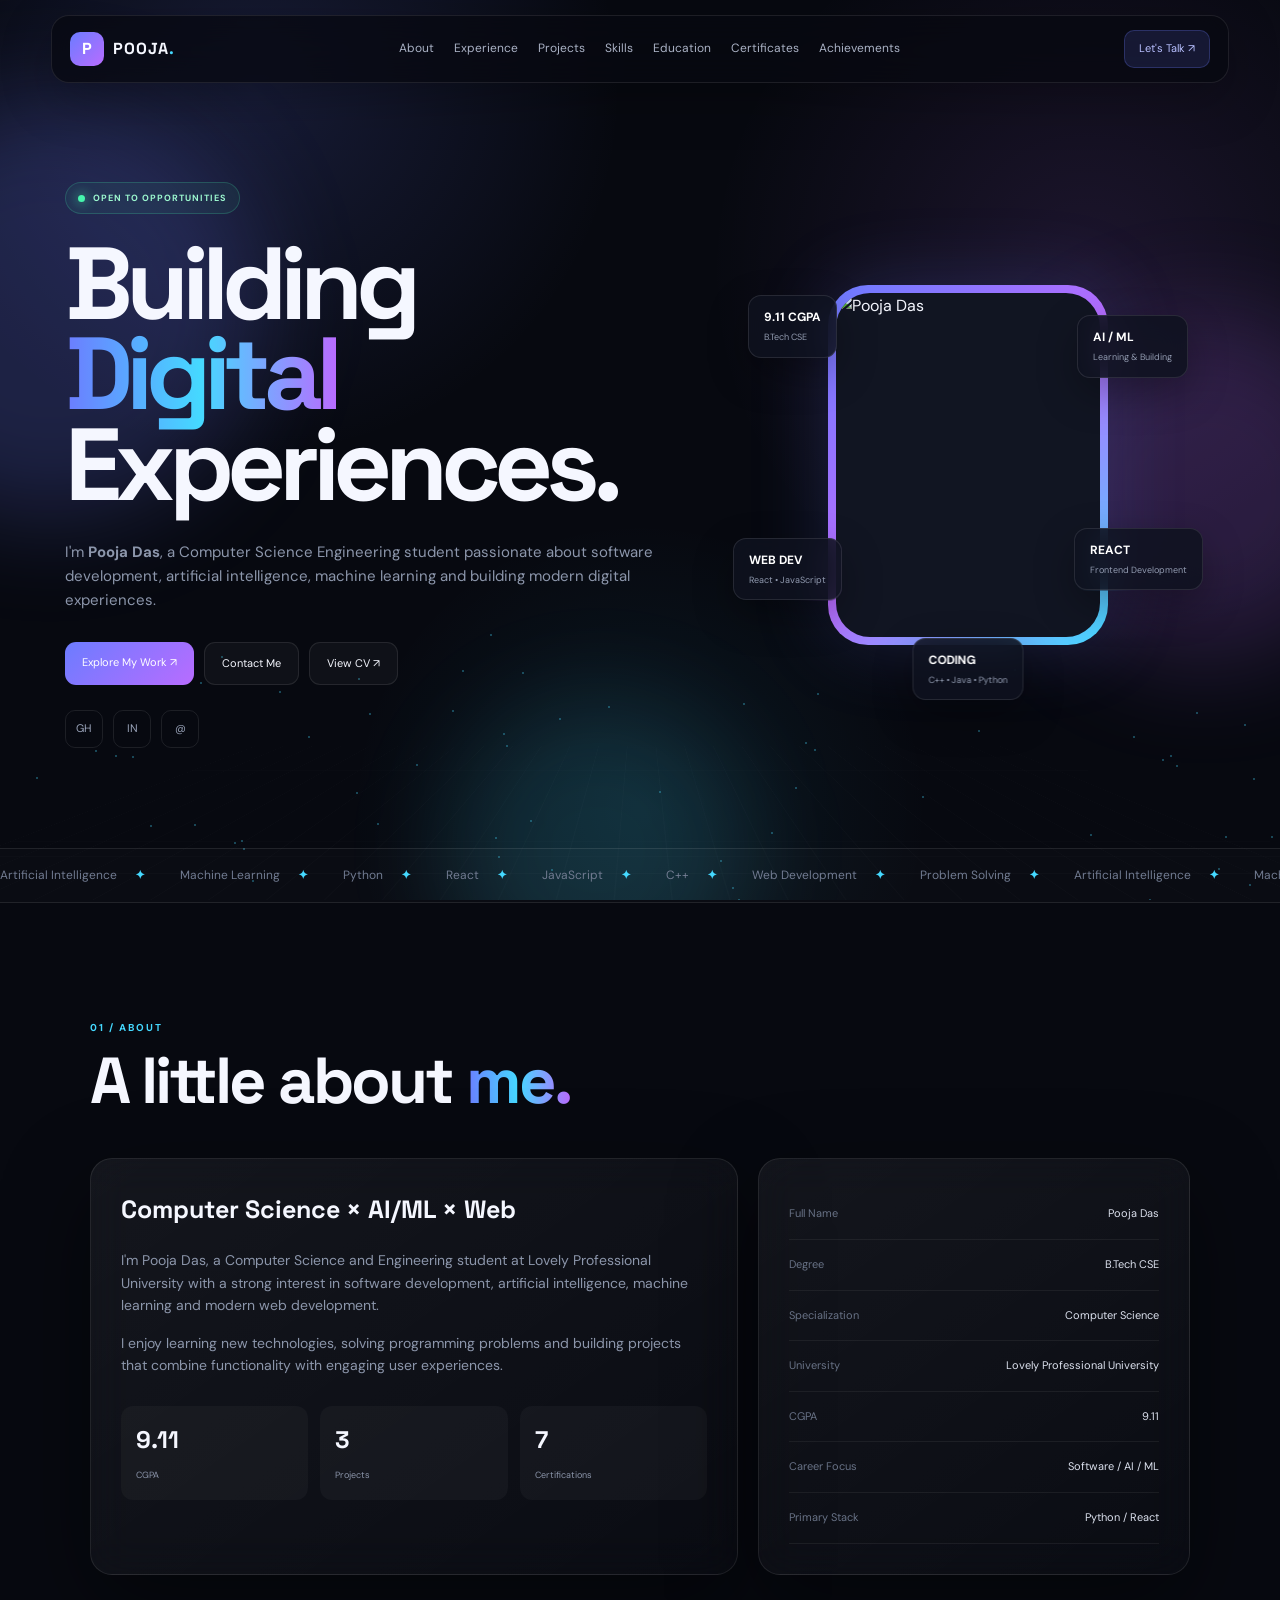
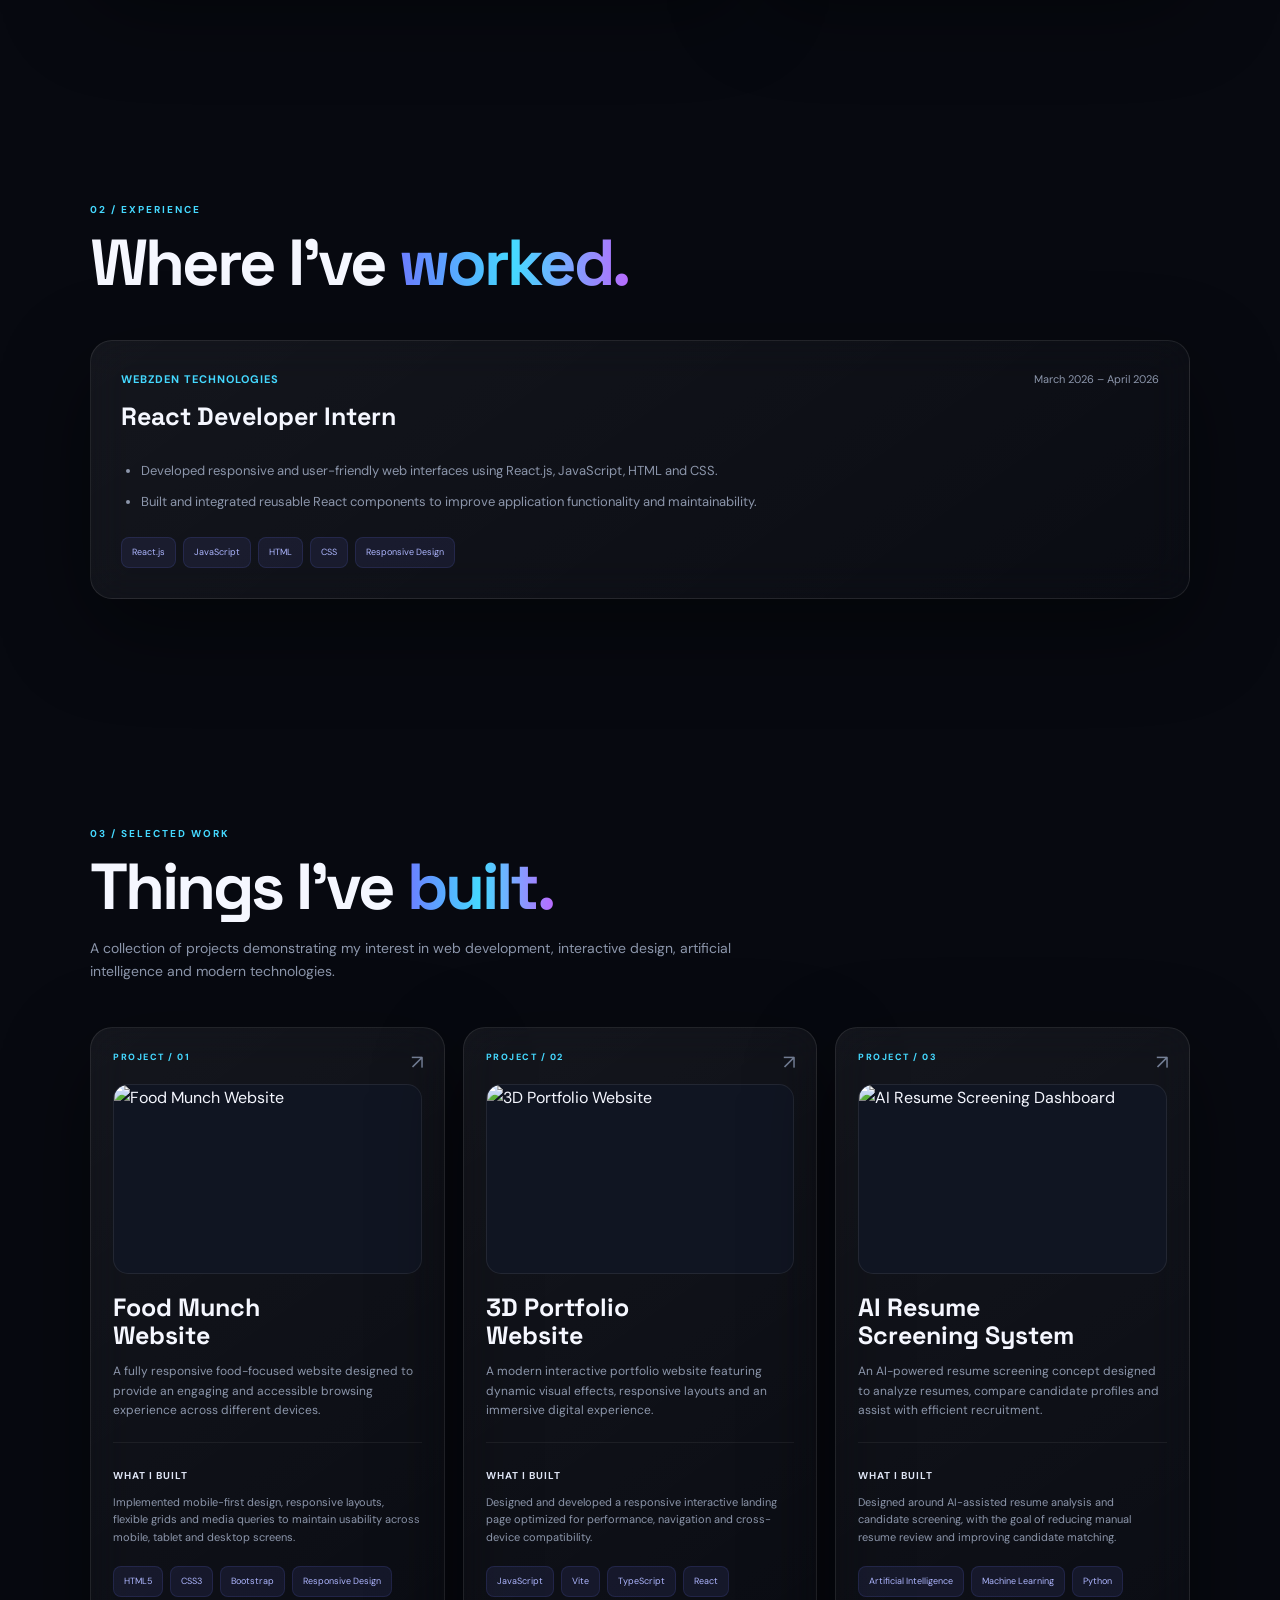
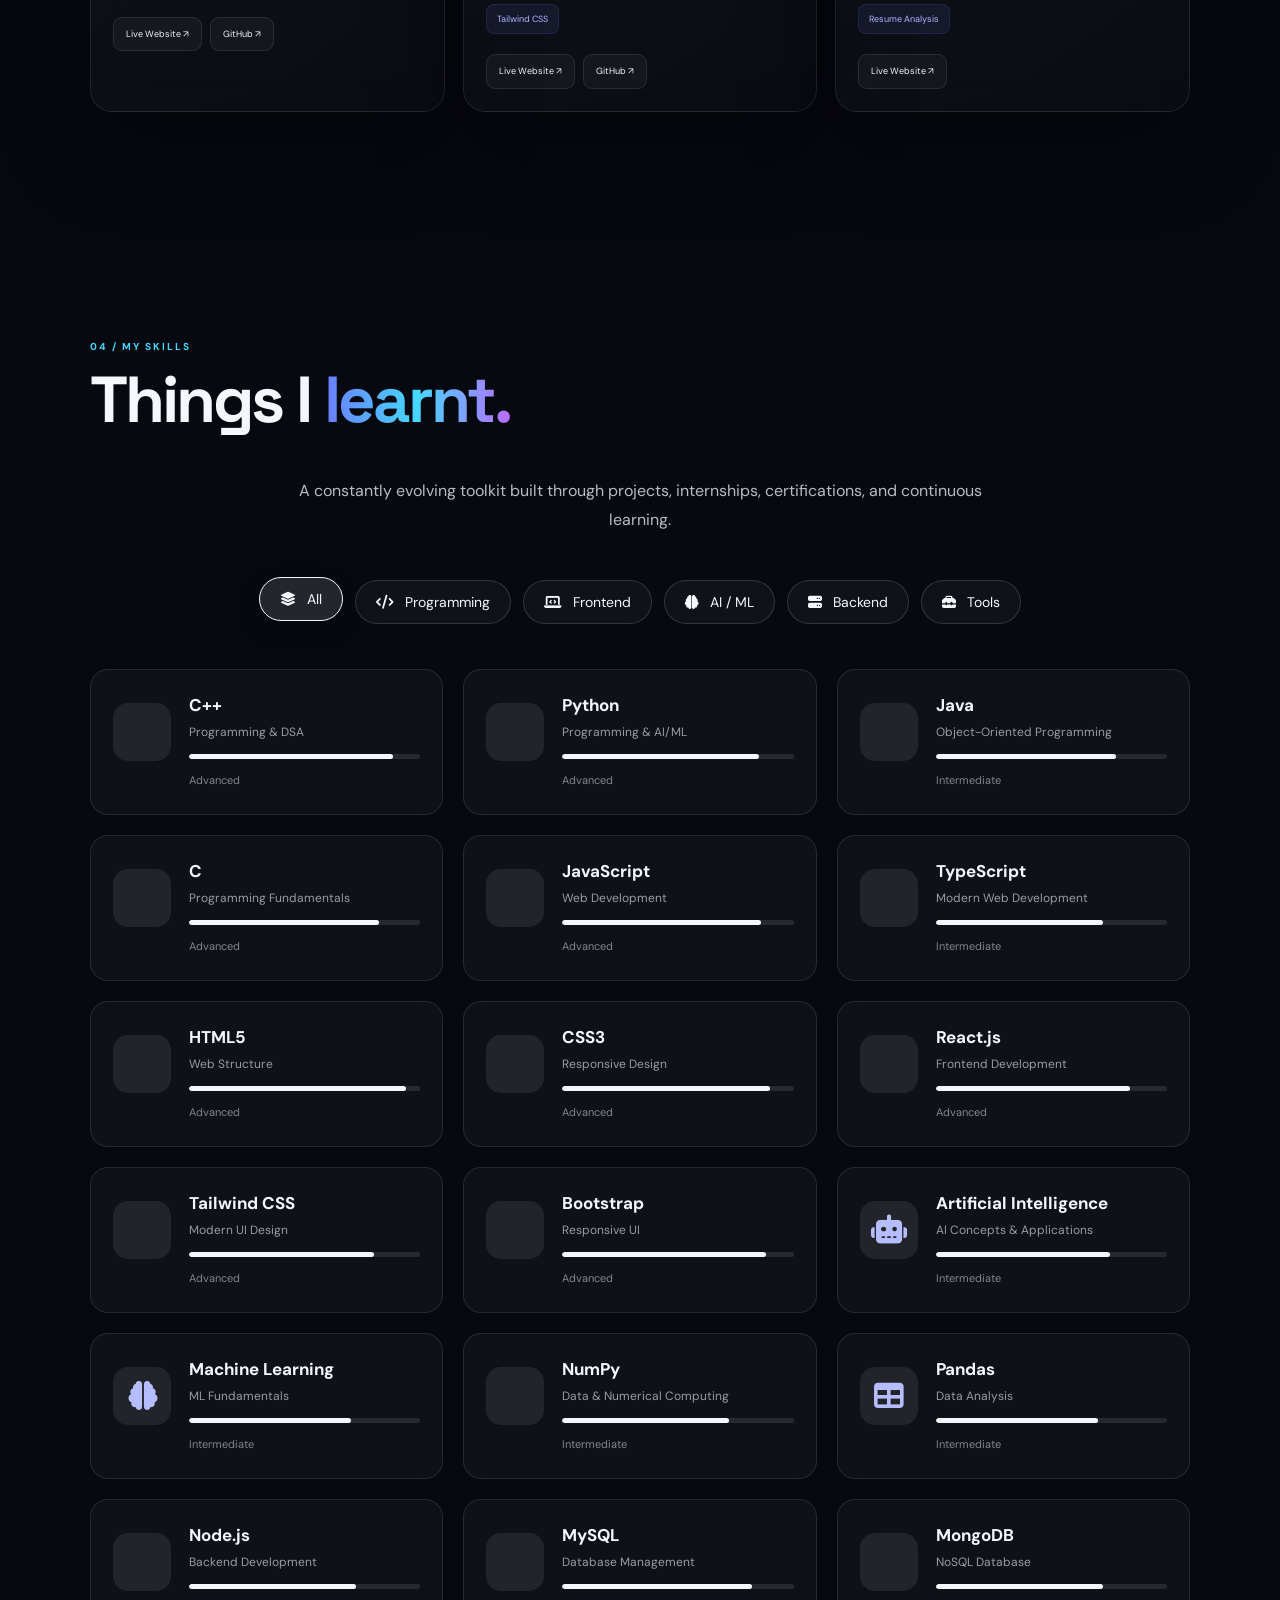
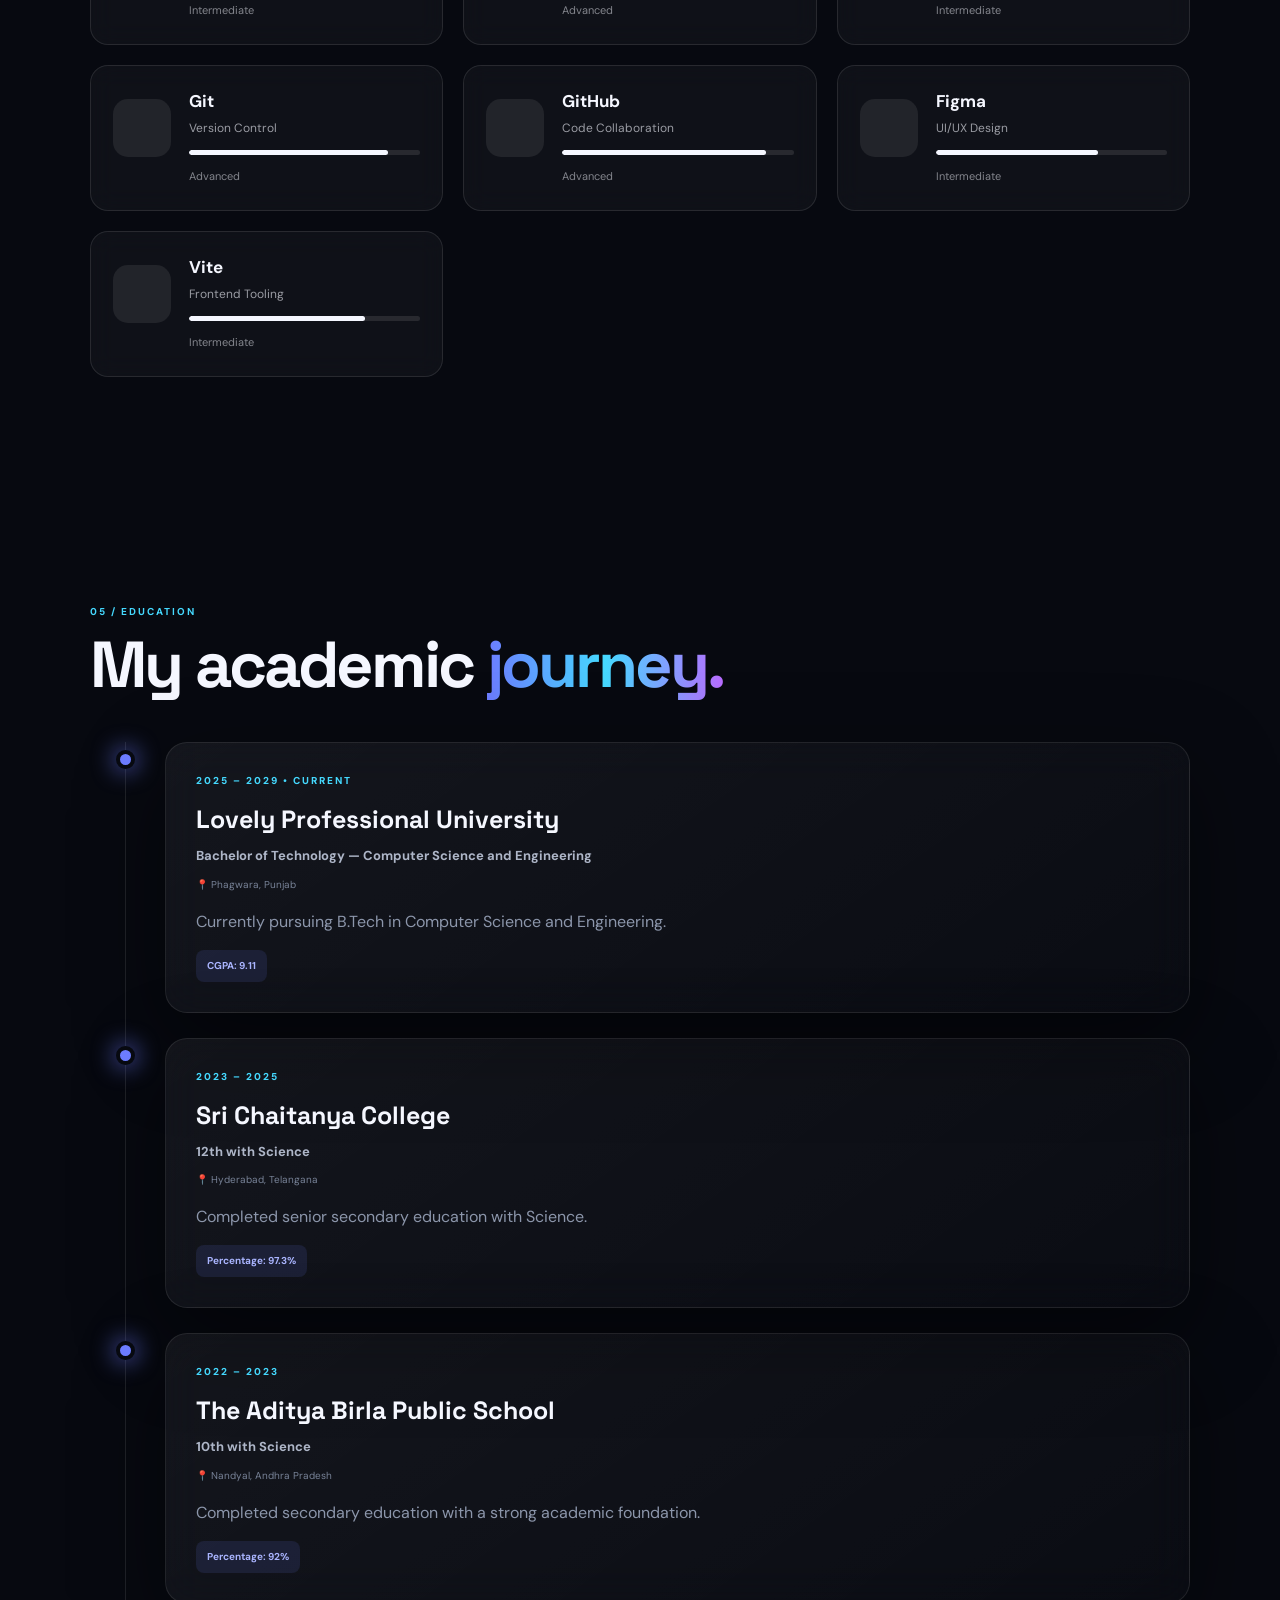
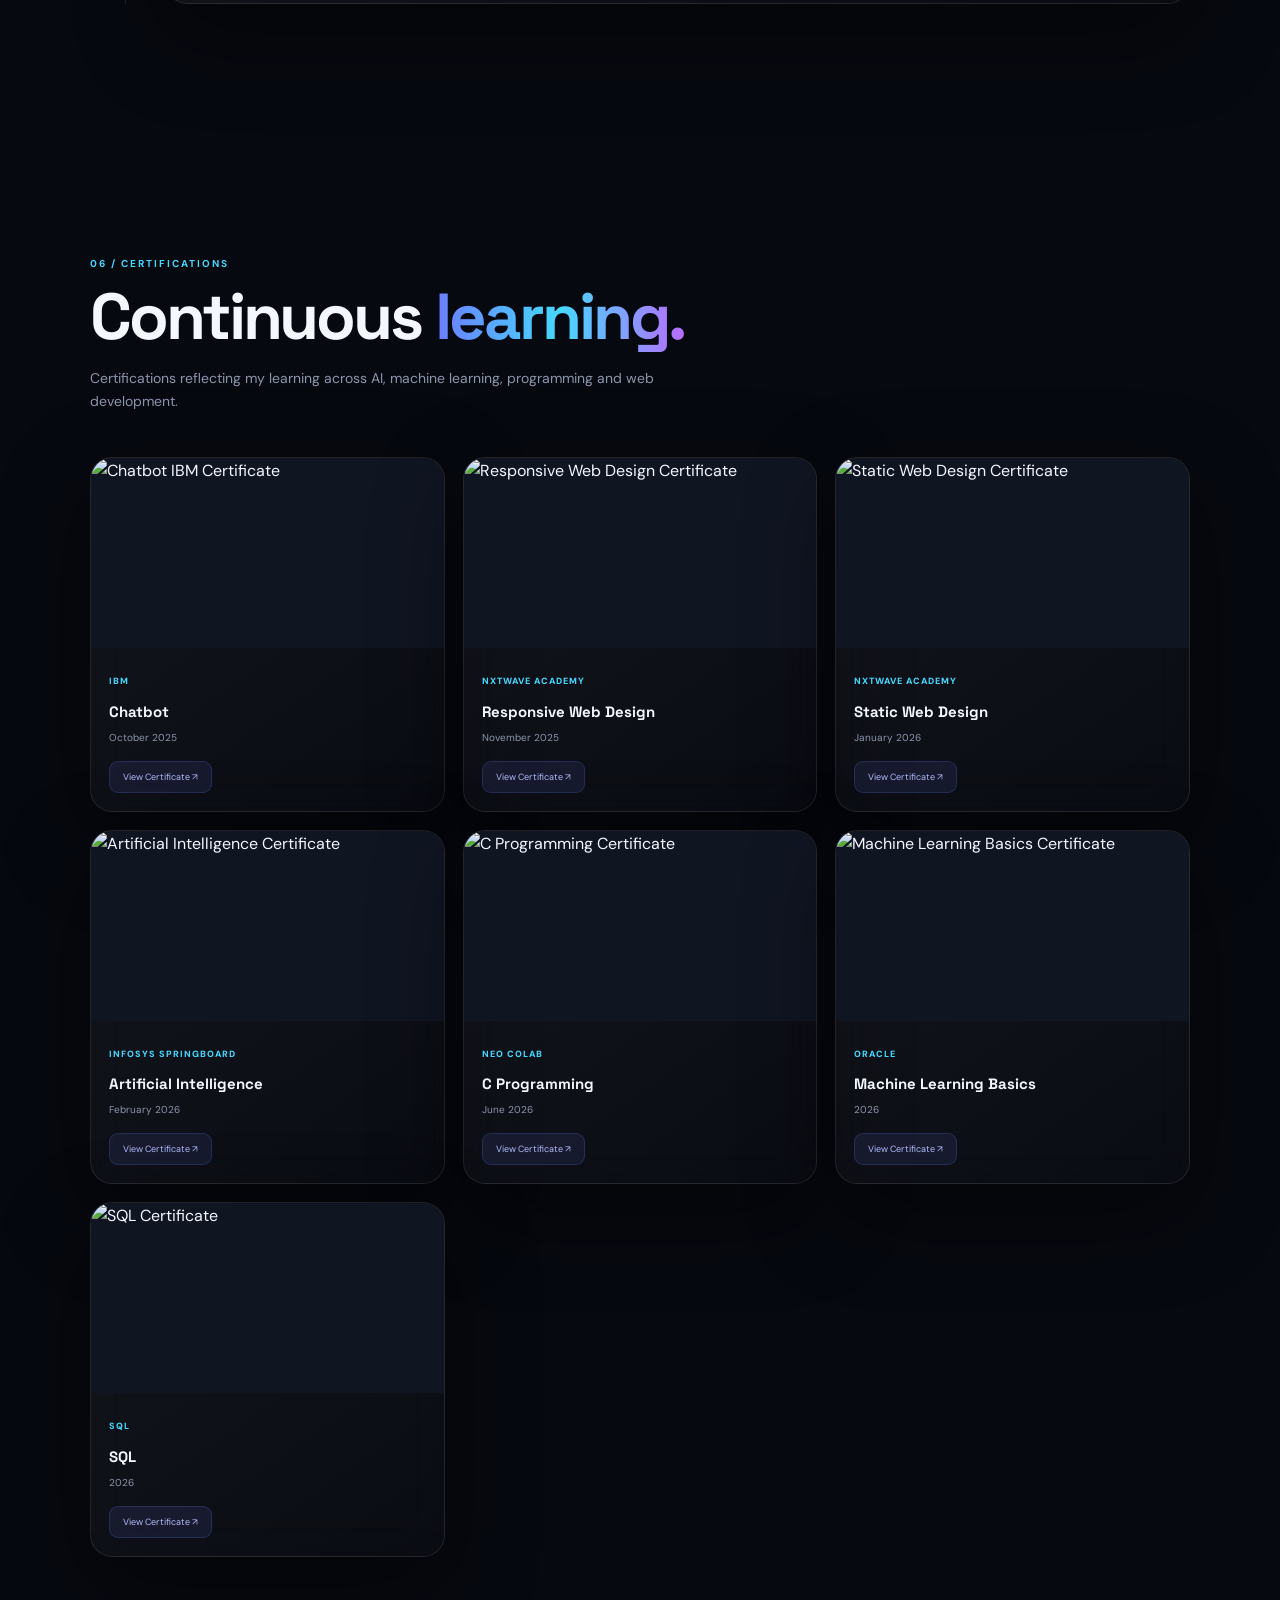
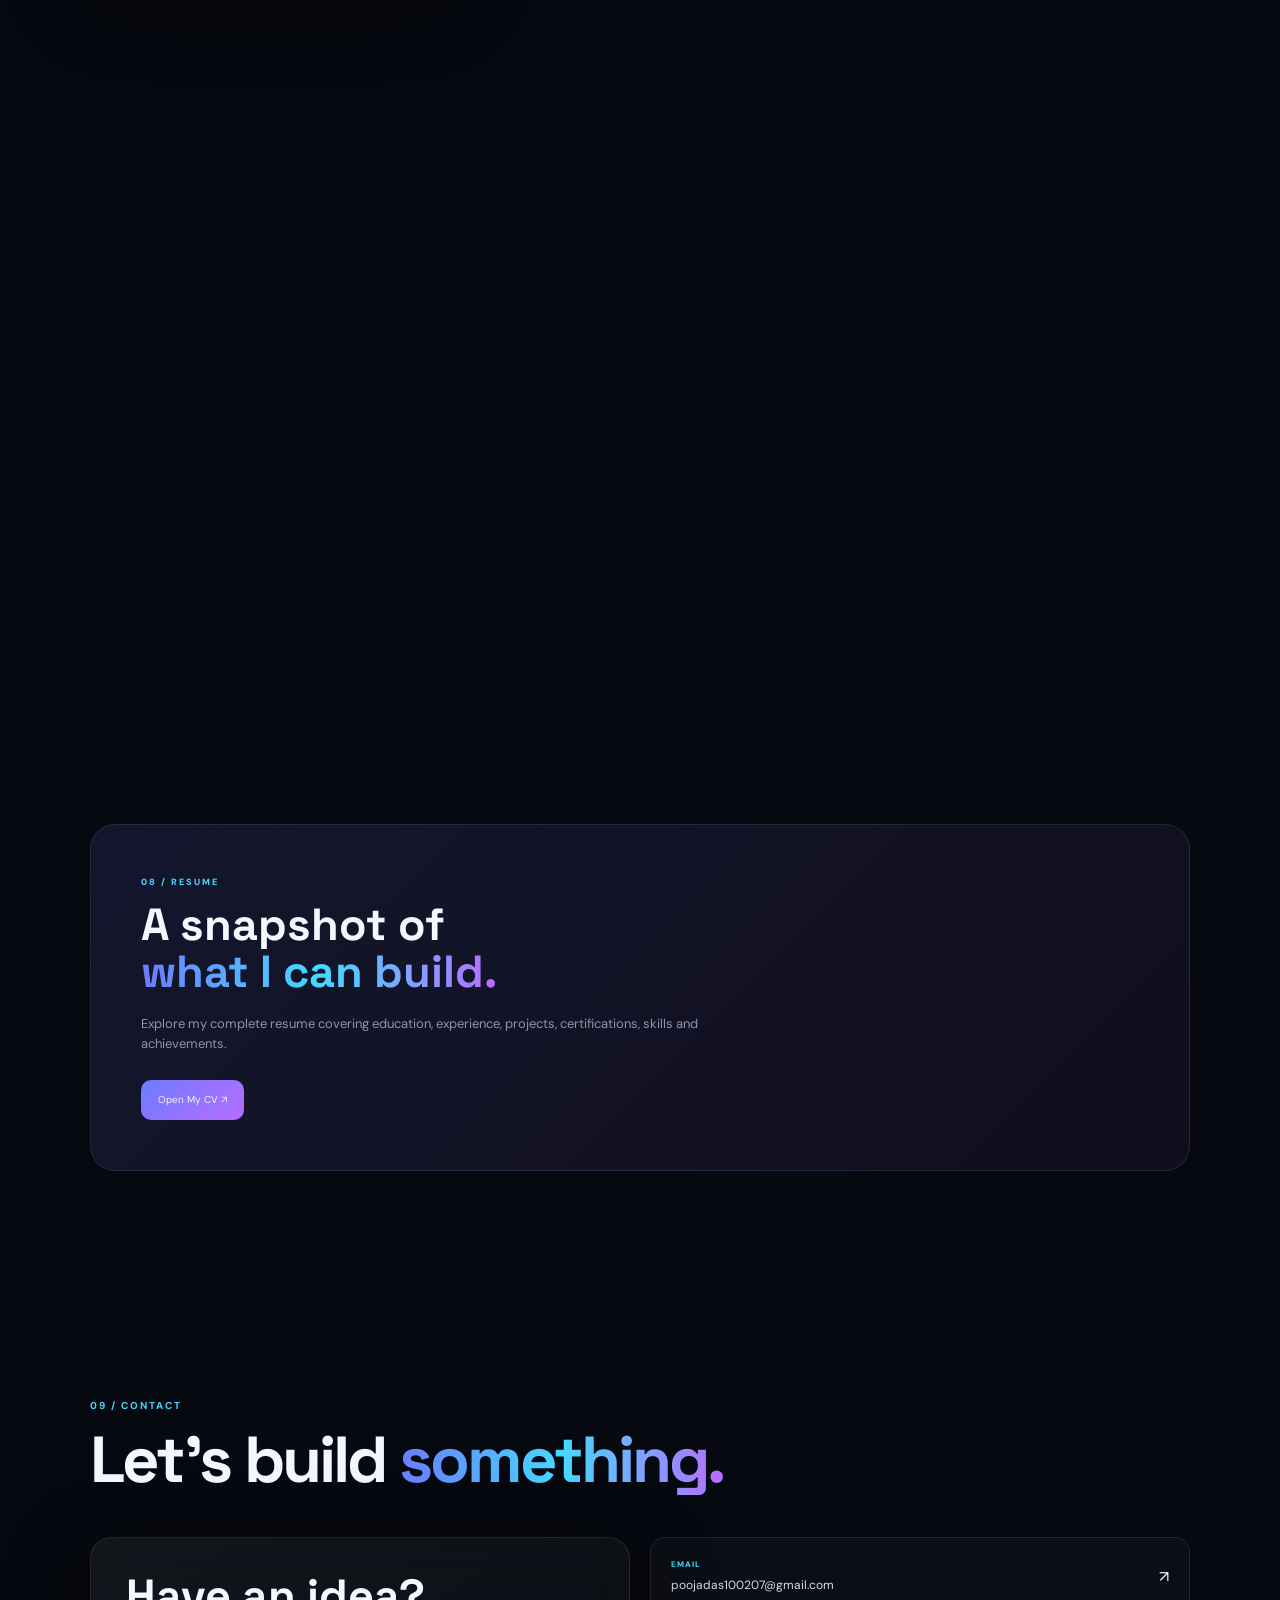
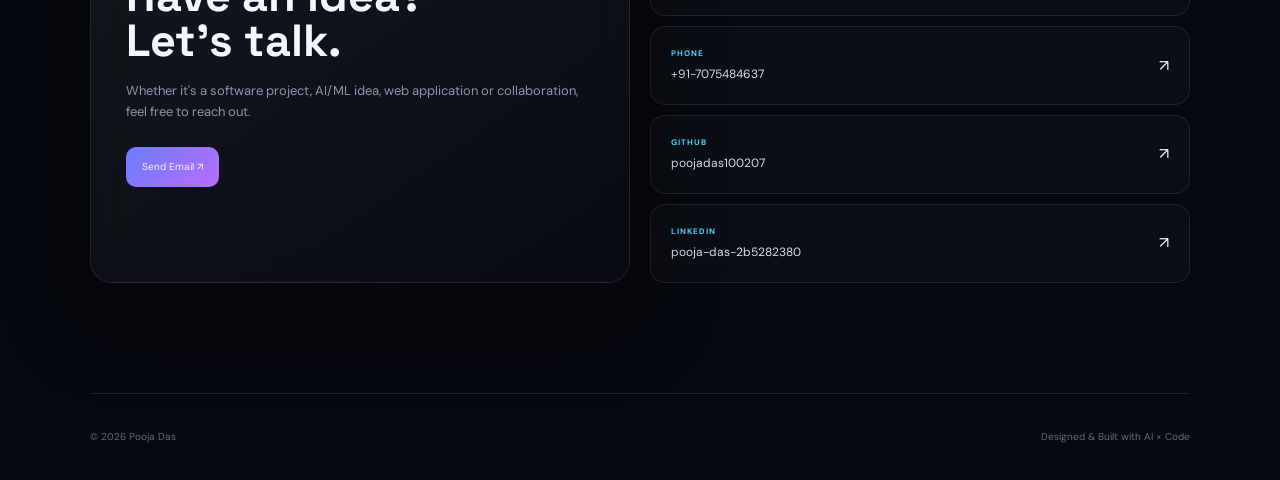
==== pdportfolio.html @ 4cac6e37 "Add files via upload" ====
<!DOCTYPE html>
<html lang="en">

<head>

    <meta charset="UTF-8">

    <meta
        name="viewport"
        content="width=device-width, initial-scale=1.0"
    >

    <title>Pooja Das | CSE Student | AI/ML & Web Developer</title>

    <meta
        name="description"
        content="Pooja Das - Computer Science Engineering student passionate about AI, Machine Learning, Web Development and modern digital experiences."
    >

    <link
        rel="preconnect"
        href="https://fonts.googleapis.com"
    >

    <link
        rel="preconnect"
        href="https://fonts.gstatic.com"
        crossorigin
    >

    <link
        href="https://fonts.googleapis.com/css2?family=DM+Sans:wght@400;500;600;700&family=Space+Grotesk:wght@400;500;600;700&display=swap"
        rel="stylesheet"
    >
    <link
    rel="stylesheet"
    href="https://cdn.jsdelivr.net/gh/devicons/devicon@latest/devicon.min.css"
/>

<link
    rel="stylesheet"
    href="https://cdnjs.cloudflare.com/ajax/libs/font-awesome/6.5.2/css/all.min.css"
/>

<style>

/* =====================================================
   ROOT
===================================================== */

:root {

    --bg: #070910;
    --bg2: #0b0e18;
    --card: rgba(17,21,35,.72);

    --border: rgba(255,255,255,.09);

    --text: #f5f7ff;
    --muted: #8c96ab;

    --blue: #6c7cff;
    --cyan: #45d9ff;
    --purple: #b86cff;
    --pink: #ff5ec4;

    --shadow: 0 30px 90px rgba(0,0,0,.45);
}


/* =====================================================
   RESET
===================================================== */

* {
    margin: 0;
    padding: 0;
    box-sizing: border-box;
}

html {
    scroll-behavior: smooth;
}

body {

    background: var(--bg);

    color: var(--text);

    font-family: "DM Sans", sans-serif;

    overflow-x: hidden;

    line-height: 1.6;
}

a {
    color: inherit;
    text-decoration: none;
}

button {
    font-family: inherit;
}


/* =====================================================
   BACKGROUND
===================================================== */

.background {

    position: fixed;

    inset: 0;

    z-index: -10;

    overflow: hidden;

    background:

        radial-gradient(
            circle at 20% 10%,
            rgba(108,124,255,.16),
            transparent 28%
        ),

        radial-gradient(
            circle at 85% 30%,
            rgba(184,108,255,.12),
            transparent 30%
        ),

        radial-gradient(
            circle at 50% 90%,
            rgba(69,217,255,.08),
            transparent 28%
        ),

        var(--bg);
}


.grid {

    position: absolute;

    inset: -100px;

    background-image:

        linear-gradient(
            rgba(255,255,255,.025) 1px,
            transparent 1px
        ),

        linear-gradient(
            90deg,
            rgba(255,255,255,.025) 1px,
            transparent 1px
        );

    background-size: 55px 55px;

    transform:
        perspective(700px)
        rotateX(60deg)
        translateY(170px)
        scale(1.4);

    transform-origin: center bottom;

    opacity: .6;
}


.orb {

    position: absolute;

    border-radius: 50%;

    filter: blur(50px);

    animation:
        orbFloat 12s ease-in-out infinite alternate;
}


.orb.one {

    width: 420px;
    height: 420px;

    left: -160px;
    top: 100px;

    background:
        rgba(108,124,255,.22);
}


.orb.two {

    width: 350px;
    height: 350px;

    right: -100px;
    top: 35%;

    background:
        rgba(184,108,255,.18);
}


.orb.three {

    width: 300px;
    height: 300px;

    left: 35%;
    bottom: -100px;

    background:
        rgba(69,217,255,.12);
}


@keyframes orbFloat {

    from {
        transform: translate(0,0);
    }

    to {
        transform: translate(40px,-30px);
    }

}


/* =====================================================
   PARTICLES
===================================================== */

.particles {

    position: fixed;

    inset: 0;

    z-index: -2;

    pointer-events: none;

    overflow: hidden;
}


.particle {

    position: absolute;

    width: 2px;
    height: 2px;

    border-radius: 50%;

    background: var(--cyan);

    opacity: .4;

    animation:
        particleMove linear infinite;
}


@keyframes particleMove {

    from {
        transform:
            translateY(100vh);
        opacity: 0;
    }

    20% {
        opacity: .5;
    }

    to {
        transform:
            translateY(-20vh);
        opacity: 0;
    }

}


/* =====================================================
   NAVBAR
===================================================== */

nav {

    position: sticky;

    top: 15px;

    z-index: 100;

    width: min(1200px,92%);

    margin: 15px auto 0;

    padding: 14px 18px;

    display: flex;

    align-items: center;

    justify-content: space-between;

    gap: 20px;

    border:
        1px solid var(--border);

    border-radius: 18px;

    background:
        rgba(7,9,16,.75);

    backdrop-filter:
        blur(18px);

    box-shadow:
        0 15px 50px rgba(0,0,0,.25);
}


.logo {

    display: flex;

    align-items: center;

    gap: 9px;

    font-family:
        "Space Grotesk";

    font-weight: 700;

    letter-spacing: 1px;
}


.logo-symbol {

    width: 34px;
    height: 34px;

    display: grid;

    place-items: center;

    border-radius: 10px;

    background:
        linear-gradient(
            135deg,
            var(--blue),
            var(--purple)
        );

    color: white;
}


.nav-links {

    display: flex;

    align-items: center;

    gap: 20px;
}


.nav-links a {

    color: #aab2c5;

    font-size: 12px;

    transition: .3s;
}


.nav-links a:hover {

    color: white;

}


.nav-button {

    padding: 9px 14px;

    border-radius: 10px;

    font-size: 11px;

    background:
        rgba(108,124,255,.14);

    border:
        1px solid rgba(108,124,255,.25);

    color: #b9c0ff;

}


/* =====================================================
   COMMON
===================================================== */

.section {

    width: min(1100px,90%);

    margin: auto;

    padding: 110px 0;
}


.section-heading {

    margin-bottom: 45px;
}


.eyebrow {

    color: var(--cyan);

    font-size: 10px;

    font-weight: 700;

    letter-spacing: 2px;

    text-transform: uppercase;
}


.section-heading h2 {

    margin-top: 10px;

    font-family:
        "Space Grotesk";

    font-size: clamp(
        38px,
        6vw,
        65px
    );

    line-height: 1;

    letter-spacing: -3px;
}


.gradient-text {

    background:
        linear-gradient(
            90deg,
            var(--blue),
            var(--cyan),
            var(--purple)
        );

    -webkit-background-clip: text;

    -webkit-text-fill-color: transparent;
}


.section-heading p {

    max-width: 650px;

    color: var(--muted);

    margin-top: 18px;

    font-size: 14px;
}


.glass {

    background:
        linear-gradient(
            145deg,
            rgba(255,255,255,.055),
            rgba(255,255,255,.015)
        );

    border:
        1px solid var(--border);

    border-radius: 22px;

    box-shadow:
        var(--shadow);

    backdrop-filter:
        blur(20px);
}


/* =====================================================
   HERO
===================================================== */

.hero {

    width: min(1150px,90%);

    min-height: 85vh;

    margin: auto;

    display: grid;

    grid-template-columns:
        1.1fr .9fr;

    align-items: center;

    gap: 50px;

    padding: 90px 0;
}


.status {

    display: inline-flex;

    align-items: center;

    gap: 8px;

    padding: 8px 12px;

    border-radius: 50px;

    background:
        rgba(70,245,173,.06);

    border:
        1px solid rgba(70,245,173,.2);

    color: #9cf8cf;

    font-size: 9px;

    font-weight: 700;

    letter-spacing: 1px;
}


.status-dot {

    width: 7px;
    height: 7px;

    border-radius: 50%;

    background: #46f5ad;

    box-shadow:
        0 0 12px #46f5ad;
}


.hero h1 {

    margin-top: 25px;

    font-family:
        "Space Grotesk";

    font-size:
        clamp(60px,8vw,105px);

    line-height: .88;

    letter-spacing: -7px;
}


.hero-description {

    max-width: 620px;

    margin-top: 30px;

    color: var(--muted);

    font-size: 15px;
}


.hero-buttons {

    display: flex;

    flex-wrap: wrap;

    gap: 10px;

    margin-top: 30px;
}


.btn {

    padding: 12px 17px;

    border-radius: 11px;

    border:
        1px solid var(--border);

    background:
        rgba(255,255,255,.035);

    font-size: 11px;

    transition: .3s;
}


.btn:hover {

    transform:
        translateY(-3px);

    border-color:
        rgba(108,124,255,.5);
}


.btn.primary {

    background:
        linear-gradient(
            135deg,
            var(--blue),
            var(--purple)
        );

    border: none;

    color: white;
}


.social-row {

    display: flex;

    gap: 10px;

    margin-top: 25px;
}


.social {

    width: 38px;
    height: 38px;

    display: grid;

    place-items: center;

    border:
        1px solid var(--border);

    border-radius: 10px;

    color: #9ca6bc;

    font-size: 11px;

    transition: .3s;
}


.social:hover {

    color: white;

    border-color:
        var(--cyan);

    transform:
        translateY(-3px);
}


/* =====================================================
   PROFILE
===================================================== */

.hero-profile {

    display: flex;

    justify-content: center;

    align-items: center;
}


.profile-ring {

    position: relative;

    width: 420px;

    height: 500px;

    display: grid;

    place-items: center;

    transition:
        transform .2s ease;
}


.profile-card {

    width: 280px;

    height: 360px;

    padding: 8px;

    border-radius: 40px;

    background:
        linear-gradient(
            135deg,
            var(--blue),
            var(--purple),
            var(--cyan)
        );

    box-shadow:
        0 0 80px
        rgba(108,124,255,.2);
}


.profile-photo {

    width: 100%;

    height: 100%;

    overflow: hidden;

    border-radius: 34px;

    background: #111522;
}


.profile-photo img {

    width: 100%;

    height: 100%;

    object-fit: cover;
}


.float-card {

    position: absolute;

    padding: 12px 15px;

    border:
        1px solid rgba(255,255,255,.1);

    border-radius: 13px;

    background:
        rgba(15,18,31,.85);

    backdrop-filter:
        blur(15px);

    box-shadow:
        0 15px 40px rgba(0,0,0,.3);

    color: #929bb0;

    font-size: 9px;

    z-index: 2;
}


.float-card strong {

    display: block;

    color: white;

    margin-bottom: 3px;

    font-size: 12px;
}


.float-cgpa {
    left: -10px;
    top: 80px;
}


.float-ai {
    right: -10px;
    top: 100px;
}


.float-web {
    left: -25px;
    bottom: 115px;
}


.float-react {
    right: -25px;
    bottom: 125px;
}


.float-code {

    left: 50%;

    bottom: 15px;

    transform:
        translateX(-50%);
}


/* =====================================================
   MARQUEE
===================================================== */

.marquee {

    overflow: hidden;

    border-top:
        1px solid var(--border);

    border-bottom:
        1px solid var(--border);

    padding: 17px 0;

    background:
        rgba(255,255,255,.015);
}


.marquee-track {

    display: flex;

    width: max-content;

    gap: 35px;

    animation:
        marquee 25s linear infinite;
}


.marquee span {

    color: #717b91;

    font-size: 12px;

    white-space: nowrap;
}


.marquee b {

    color: var(--cyan);

    margin-left: 15px;
}


@keyframes marquee {

    to {
        transform:
            translateX(-50%);
    }

}


/* =====================================================
   ABOUT
===================================================== */

.about-grid {

    display: grid;

    grid-template-columns:
        1.2fr .8fr;

    gap: 20px;
}


.about-main,
.about-info {

    padding: 30px;
}


.about-main h3 {

    font-family:
        "Space Grotesk";

    font-size: 25px;

    margin-bottom: 20px;
}


.about-main p {

    color: var(--muted);

    margin-top: 15px;

    font-size: 14px;
}


.about-stats {

    display: grid;

    grid-template-columns:
        repeat(3,1fr);

    gap: 12px;

    margin-top: 30px;
}


.stat {

    padding: 15px;

    border-radius: 12px;

    background:
        rgba(255,255,255,.03);
}


.stat strong {

    display: block;

    font-family:
        "Space Grotesk";

    font-size: 24px;
}


.stat span {

    color: var(--muted);

    font-size: 9px;
}


.info-row {

    display: flex;

    justify-content: space-between;

    gap: 20px;

    padding: 16px 0;

    border-bottom:
        1px solid rgba(255,255,255,.06);

    font-size: 11px;
}


.info-row span:first-child {

    color: #687286;
}


.info-row span:last-child {

    text-align: right;

    color: #dce1ee;
}


/* =====================================================
   EXPERIENCE
===================================================== */

.experience-card {

    padding: 30px;
}


.experience-top {

    display: flex;

    justify-content: space-between;

    gap: 20px;
}


.experience-company {

    color: var(--cyan);

    font-size: 11px;

    font-weight: 700;

    text-transform: uppercase;

    letter-spacing: 1px;
}


.experience-card h3 {

    font-family:
        "Space Grotesk";

    font-size: 25px;

    margin-top: 7px;
}


.experience-date {

    color: var(--muted);

    font-size: 11px;
}


.experience-card ul {

    margin: 25px 0;

    padding-left: 20px;

    color: var(--muted);

    font-size: 13px;
}


.experience-card li {

    margin: 10px 0;
}


.tech-tags,
.project-tags {

    display: flex;

    flex-wrap: wrap;

    gap: 7px;
}


.tech-tags span,
.project-tags span {

    padding: 7px 10px;

    border-radius: 8px;

    background:
        rgba(108,124,255,.09);

    border:
        1px solid rgba(108,124,255,.14);

    color: #aeb6ff;

    font-size: 9px;
}


/* =====================================================
   PROJECTS
===================================================== */

.project-grid {

    display: grid;

    grid-template-columns:
        repeat(3,1fr);

    gap: 18px;
}


.project {

    position: relative;

    overflow: hidden;

    padding: 22px;

    min-height: 570px;

    transition:
        transform .25s ease,
        border-color .3s;
}


.project:hover {

    border-color:
        rgba(108,124,255,.4);
}


.project-number {

    color: var(--cyan);

    font-size: 9px;

    font-weight: 800;

    letter-spacing: 1.5px;
}


.project-arrow {

    position: absolute;

    right: 20px;
    top: 18px;

    color: #758097;

    font-size: 20px;
}


/* =====================================================
   PROJECT IMAGES
===================================================== */

.project-image-link {

    display: block;

    margin: 20px 0;

}


.project-image {

    position: relative;

    width: 100%;

    height: 190px;

    overflow: hidden;

    border-radius: 15px;

    background: #101522;

    border:
        1px solid rgba(255,255,255,.08);
}


.project-image img {

    width: 100%;

    height: 100%;

    object-fit: cover;

    display: block;

    transition:
        transform .5s ease,
        filter .5s ease;
}


.project-image-overlay {

    position: absolute;

    inset: 0;

    display: flex;

    align-items: center;

    justify-content: center;

    background:
        rgba(5,8,18,.72);

    color: white;

    font-size: 12px;

    font-weight: 700;

    opacity: 0;

    transition: .35s;

    backdrop-filter:
        blur(3px);
}


.project-image-link:hover img {

    transform: scale(1.08);

    filter: brightness(.65);
}


.project-image-link:hover
.project-image-overlay {

    opacity: 1;
}


.project h3 {

    margin-top: 10px;

    font-family:
        "Space Grotesk";

    font-size: 25px;

    line-height: 1.1;
}


.project > p {

    color: var(--muted);

    font-size: 12px;

    margin-top: 13px;
}


.project-description {

    margin-top: 22px;

    padding-top: 18px;

    border-top:
        1px solid rgba(255,255,255,.06);
}


.project-description strong {

    color: #dfe5f5;

    font-size: 10px;

    text-transform: uppercase;

    letter-spacing: 1px;
}


.project-description p {

    color: var(--muted);

    font-size: 11px;

    margin-top: 7px;
}


.project-tags {

    margin-top: 20px;
}


.project-actions {

    display: flex;

    gap: 8px;

    margin-top: 20px;
}


.project-demo {

    display: inline-flex;

    padding: 9px 12px;

    border-radius: 9px;

    background:
        rgba(255,255,255,.04);

    border:
        1px solid var(--border);

    font-size: 9px;

    transition: .3s;
}


.project-demo:hover {

    background:
        rgba(108,124,255,.15);

    border-color:
        var(--blue);
}


/* =====================================================
   SKILLS
===================================================== */

.skills {

    display: grid;

    grid-template-columns:
        repeat(4,1fr);

    gap: 15px;
}


.skill {

    padding: 23px;

    transition: .3s;
}


.skill:hover {

    transform:
        translateY(-7px);

    border-color:
        rgba(108,124,255,.4);
}


.skill-icon {

    width: 45px;

    height: 45px;

    display: grid;

    place-items: center;

    border-radius: 12px;

    background:
        rgba(108,124,255,.12);

    color: #b5bdff;

    font-weight: 800;

    font-size: 11px;

    margin-bottom: 20px;
}


.skill h3 {

    font-family:
        "Space Grotesk";

    font-size: 17px;
}


.skill p {

    color: var(--muted);

    font-size: 11px;

    margin-top: 8px;
}


/* =====================================================
   EDUCATION
===================================================== */

.timeline {

    position: relative;

    margin-left: 15px;
}


.timeline::before {

    content: "";

    position: absolute;

    left: 20px;

    top: 0;
    bottom: 0;

    width: 1px;

    background:
        rgba(255,255,255,.1);
}


.timeline-item {

    position: relative;

    padding-left: 60px;

    margin-bottom: 25px;
}


.timeline-dot {

    position: absolute;

    left: 11px;

    top: 8px;

    width: 19px;

    height: 19px;

    border-radius: 50%;

    background:
        var(--blue);

    border:
        4px solid var(--bg);

    box-shadow:
        0 0 25px var(--blue);

    z-index: 2;
}


.timeline-card {

    padding: 30px;

    transition: .4s;
}


.timeline-card:hover {

    transform:
        translateX(8px);

    border-color:
        rgba(108,124,255,.4);
}


.timeline-year {

    color: var(--cyan);

    font-size: 10px;

    font-weight: 800;

    letter-spacing: 2px;
}


.timeline-card h3 {

    font-family:
        "Space Grotesk";

    font-size: 25px;

    margin-top: 10px;
}


.timeline-card h4 {

    color: #aeb6c8;

    font-size: 13px;

    margin-top: 7px;
}


.timeline-location {

    display: inline-block;

    margin-top: 10px;

    color: #788398;

    font-size: 10px;
}


.timeline-card p {

    color: var(--muted);

    line-height: 1.7;

    margin-top: 12px;
}


.score {

    display: inline-block;

    margin-top: 15px;

    padding: 8px 11px;

    border-radius: 8px;

    background:
        rgba(108,124,255,.12);

    color: #aab5ff;

    font-size: 10px;

    font-weight: 700;
}
/* ==================== SKILLS ==================== */

.skills-section {
    padding: 100px 8%;
    position: relative;
}

.skills-intro {
    max-width: 700px;
    margin: 15px auto 45px;
    text-align: center;
    font-size: 16px;
    line-height: 1.8;
    opacity: 0.75;
}

/* Tabs */

.skills-tabs {
    display: flex;
    justify-content: center;
    flex-wrap: wrap;
    gap: 12px;
    margin-bottom: 45px;
}

.skill-tab {
    padding: 12px 20px;
    border: 1px solid rgba(255,255,255,0.15);
    background: rgba(255,255,255,0.04);
    color: inherit;
    border-radius: 30px;
    cursor: pointer;
    transition: all 0.3s ease;
    font-size: 14px;
}

.skill-tab i {
    margin-right: 7px;
}

.skill-tab:hover,
.skill-tab.active {
    transform: translateY(-3px);
    background: rgba(255,255,255,0.12);
    border-color: currentColor;
    box-shadow: 0 8px 25px rgba(0,0,0,0.2);
}


/* Skills Grid */

.skills-grid {
    max-width: 1100px;
    margin: auto;
    display: grid;
    grid-template-columns: repeat(3, 1fr);
    gap: 20px;
}


/* Skill Card */

.skill-card {
    position: relative;
    display: flex;
    align-items: center;
    gap: 18px;

    padding: 22px;

    border: 1px solid rgba(255,255,255,0.1);
    border-radius: 18px;

    background: rgba(255,255,255,0.035);

    backdrop-filter: blur(12px);

    transition:
        transform 0.35s ease,
        box-shadow 0.35s ease,
        border-color 0.35s ease;

    overflow: hidden;
}


/* Glow */

.skill-card::before {
    content: "";
    position: absolute;

    width: 100px;
    height: 100px;

    top: -50px;
    right: -50px;

    border-radius: 50%;

    background: currentColor;

    opacity: 0;
    filter: blur(40px);

    transition: opacity 0.4s ease;
}


.skill-card:hover {
    transform: translateY(-8px);
    border-color: rgba(255,255,255,0.3);
    box-shadow: 0 18px 40px rgba(0,0,0,0.25);
}


.skill-card:hover::before {
    opacity: 0.2;
}


/* Icon */

.skill-icon {
    width: 58px;
    height: 58px;

    flex-shrink: 0;

    display: flex;
    align-items: center;
    justify-content: center;

    border-radius: 15px;

    background: rgba(255,255,255,0.08);

    font-size: 29px;

    transition: transform 0.3s ease;
}


.skill-card:hover .skill-icon {
    transform: rotate(-5deg) scale(1.1);
}


/* Information */

.skill-info {
    flex: 1;
}

.skill-info h3 {
    margin: 0 0 4px;
    font-size: 17px;
}

.skill-info p {
    margin: 0 0 12px;
    font-size: 12px;
    opacity: 0.6;
}


/* Progress Bar */

.skill-bar {
    height: 5px;

    width: 100%;

    background: rgba(255,255,255,0.1);

    border-radius: 20px;

    overflow: hidden;

    margin-bottom: 7px;
}

.skill-bar span {
    display: block;

    height: 100%;

    border-radius: inherit;

    background: currentColor;

    transform-origin: left;

    animation: skillLoad 1.2s ease forwards;
}


.skill-info small {
    font-size: 11px;
    opacity: 0.5;
}


@keyframes skillLoad {
    from {
        transform: scaleX(0);
    }

    to {
        transform: scaleX(1);
    }
}


/* Hide filtered skills */

.skill-card.hide {
    display: none;
}


/* Responsive */

@media (max-width: 900px) {

    .skills-grid {
        grid-template-columns: repeat(2, 1fr);
    }

}


@media (max-width: 600px) {

    .skills-section {
        padding: 70px 5%;
    }

    .skills-grid {
        grid-template-columns: 1fr;
    }

    .skill-card {
        padding: 18px;
    }

    .skills-tabs {
        gap: 8px;
    }

    .skill-tab {
        padding: 10px 15px;
        font-size: 12px;
    }

}

/* =====================================================
   CERTIFICATES
===================================================== */

.certificate-grid {

    display: grid;

    grid-template-columns:
        repeat(3,1fr);

    gap: 18px;
}


.certificate {

    overflow: hidden;

    transition: .4s;
}


.certificate:hover {

    transform:
        translateY(-8px);

    border-color:
        rgba(184,108,255,.4);
}


.certificate-image {

    height: 190px;

    background:
        #101522;

    display: flex;

    align-items: center;

    justify-content: center;

    overflow: hidden;

    cursor: pointer;
}


.certificate-image img {

    width: 100%;
    height: 100%;

    object-fit: contain;

    transition: .5s;
}


.certificate:hover img {

    transform:
        scale(1.04);
}


.certificate-info {

    padding: 18px;
}


.certificate-info small {

    color: var(--cyan);

    text-transform: uppercase;

    letter-spacing: 1px;

    font-size: 9px;

    font-weight: 800;
}


.certificate-info h3 {

    font-family:
        "Space Grotesk";

    font-size: 15px;

    margin-top: 8px;
}


.certificate-info p {

    color: var(--muted);

    font-size: 10px;

    margin-top: 6px;
}


.certificate-button {

    display: inline-flex;

    margin-top: 15px;

    padding: 9px 13px;

    border-radius: 9px;

    background:
        rgba(108,124,255,.1);

    border:
        1px solid rgba(108,124,255,.2);

    color: #b5bdff;

    font-size: 9px;

    cursor: pointer;
}


/* =====================================================
   ACHIEVEMENTS
===================================================== */

.achievement-grid {

    display: grid;

    grid-template-columns:
        1fr 1fr;

    gap: 18px;
}


.achievement {

    padding: 30px;

    transition: .3s;
}


.achievement:hover {

    transform:
        translateY(-7px);
}


.achievement-number {

    font-family:
        "Space Grotesk";

    font-size: 55px;

    font-weight: 700;

    color: #aab2ff;
}


.achievement h3 {

    margin-top: 10px;

    font-family:
        "Space Grotesk";

    font-size: 22px;
}


.achievement p {

    color: var(--muted);

    font-size: 12px;

    margin-top: 10px;
}


.achievement-label {

    display: inline-block;

    margin-top: 20px;

    color: var(--cyan);

    font-size: 9px;

    letter-spacing: 1px;
}


/* =====================================================
   RESUME
===================================================== */

.cv {

    padding: 50px;

    border-radius: 25px;

    background:
        linear-gradient(
            135deg,
            rgba(108,124,255,.12),
            rgba(184,108,255,.06)
        );

    border:
        1px solid var(--border);
}


.cv-label {

    color: var(--cyan);

    font-size: 9px;

    letter-spacing: 2px;

    font-weight: 800;
}


.cv h2 {

    font-family:
        "Space Grotesk";

    font-size: 45px;

    line-height: 1.05;

    margin-top: 12px;
}


.cv p {

    color: var(--muted);

    max-width: 600px;

    margin-top: 18px;

    font-size: 13px;
}


.cv-button {

    display: inline-flex;

    margin-top: 25px;

    padding: 12px 17px;

    border-radius: 10px;

    background:
        linear-gradient(
            135deg,
            var(--blue),
            var(--purple)
        );

    font-size: 10px;
}


/* =====================================================
   CONTACT
===================================================== */

.contact-grid {

    display: grid;

    grid-template-columns:
        1fr 1fr;

    gap: 20px;
}


.contact-main {

    padding: 35px;
}


.contact-main h2 {

    font-family:
        "Space Grotesk";

    font-size: 45px;

    line-height: 1;
}


.contact-main p {

    color: var(--muted);

    font-size: 13px;

    margin-top: 18px;
}


.contact-button {

    display: inline-flex;

    margin-top: 25px;

    padding: 12px 16px;

    border-radius: 10px;

    background:
        linear-gradient(
            135deg,
            var(--blue),
            var(--purple)
        );

    font-size: 10px;
}


.contact-links {

    display: flex;

    flex-direction: column;

    gap: 10px;
}


.contact-link {

    display: flex;

    align-items: center;

    justify-content: space-between;

    padding: 20px;

    border:
        1px solid var(--border);

    border-radius: 15px;

    background:
        rgba(255,255,255,.025);

    transition: .3s;
}


.contact-link:hover {

    border-color:
        rgba(69,217,255,.35);

    transform:
        translateX(5px);
}


.contact-label {

    display: block;

    color: var(--cyan);

    font-size: 8px;

    font-weight: 800;

    letter-spacing: 1px;
}


.contact-value {

    display: block;

    margin-top: 5px;

    color: #d9deeb;

    font-size: 12px;
}


/* =====================================================
   FOOTER
===================================================== */

footer {

    width: min(1100px,90%);

    margin: auto;

    padding: 35px 0;

    display: flex;

    justify-content: space-between;

    color: #606a7e;

    border-top:
        1px solid var(--border);

    font-size: 10px;
}


/* =====================================================
   CERTIFICATE MODAL
===================================================== */

.certificate-modal {

    position: fixed;

    inset: 0;

    z-index: 999;

    display: none;

    align-items: center;

    justify-content: center;

    padding: 30px;

    background:
        rgba(0,0,0,.88);

    backdrop-filter:
        blur(10px);
}


.certificate-modal.active {

    display: flex;
}


.certificate-modal-image {

    max-width: 92vw;

    max-height: 88vh;

    object-fit: contain;

    border-radius: 10px;

    box-shadow:
        0 30px 100px rgba(0,0,0,.7);
}


.certificate-close {

    position: fixed;

    right: 30px;

    top: 20px;

    font-size: 40px;

    cursor: pointer;

    color: white;

    z-index: 1000;
}


/* =====================================================
   REVEAL
===================================================== */

.reveal {

    opacity: 0;

    transform:
        translateY(25px);

    transition:
        opacity .8s ease,
        transform .8s ease;
}


.reveal.visible {

    opacity: 1;

    transform:
        translateY(0);
}


/* =====================================================
   RESPONSIVE
===================================================== */

@media(max-width:1000px) {

    .nav-links {

        display: none;
    }


    .hero {

        grid-template-columns:
            1fr;

        text-align: center;
    }


    .hero-description {

        margin-left: auto;
        margin-right: auto;
    }


    .hero-buttons,
    .social-row {

        justify-content: center;
    }


    .project-grid {

        grid-template-columns:
            1fr 1fr;
    }


    .skills {

        grid-template-columns:
            1fr 1fr;
    }


    .certificate-grid {

        grid-template-columns:
            1fr 1fr;
    }
}


@media(max-width:650px) {

    .hero {

        padding-top: 70px;
    }


    .hero h1 {

        font-size: 55px;

        letter-spacing: -4px;
    }


    .profile-ring {

        transform:
            scale(.78);
    }


    .project-grid,
    .skills,
    .certificate-grid,
    .achievement-grid,
    .about-grid,
    .contact-grid {

        grid-template-columns:
            1fr;
    }


    .about-stats {

        grid-template-columns:
            1fr 1fr;
    }


    .timeline-item {

        padding-left: 50px;
    }


    .timeline::before {

        left: 14px;
    }


    .timeline-dot {

        left: 5px;
    }


    .cv {

        padding: 30px;
    }


    .cv h2,
    .contact-main h2 {

        font-size: 38px;
    }


    footer {

        flex-direction: column;

        gap: 10px;
    }
}


@media(max-width:450px) {

    .profile-ring {

        transform:
            scale(.65);
    }


    .project {

        padding: 20px;
    }


    .hero h1 {

        font-size: 48px;
    }
}

</style>

</head>


<body>


<!-- =====================================================
     BACKGROUND
===================================================== -->

<div class="background">

    <div class="grid"></div>

    <div class="orb one"></div>

    <div class="orb two"></div>

    <div class="orb three"></div>

</div>


<div
    class="particles"
    id="particles"
></div>


<!-- =====================================================
     NAVBAR
===================================================== -->

<nav>

    <a
        href="#home"
        class="logo"
    >

        <span class="logo-symbol">
            P
        </span>

        <span>
            POOJA<span style="color:var(--cyan)">.</span>
        </span>

    </a>


    <div class="nav-links">

        <a href="#about">About</a>

        <a href="#experience">Experience</a>

        <a href="#projects">Projects</a>

        <a href="#skills">Skills</a>

        <a href="#education">Education</a>

        <a href="#certificates">Certificates</a>

        <a href="#achievements">Achievements</a>

    </div>


    <a
        href="#contact"
        class="nav-button"
    >
        Let's Talk ↗
    </a>

</nav>


<!-- =====================================================
     HERO
===================================================== -->

<section
    class="hero"
    id="home"
>


    <div class="hero-content reveal">

        <div class="status">

            <span class="status-dot"></span>

            OPEN TO OPPORTUNITIES

        </div>


        <h1>

            Building

            <br>

            <span class="gradient-text">
                Digital
            </span>

            <br>

            Experiences.

        </h1>


        <p class="hero-description">

            I'm <strong>Pooja Das</strong>, a Computer Science
            Engineering student passionate about software
            development, artificial intelligence, machine
            learning and building modern digital experiences.

        </p>


        <div class="hero-buttons">

            <a
                href="#projects"
                class="btn primary"
            >
                Explore My Work ↗
            </a>


            <a
                href="#contact"
                class="btn"
            >
                Contact Me
            </a>


            <a
                href="resume.pdf"
                target="_blank"
                class="btn"
            >
                View CV ↗
            </a>

        </div>


        <div class="social-row">

            <a
                href="https://github.com/poojadas100207"
                target="_blank"
                class="social"
            >
                GH
            </a>


            <a
                href="https://www.linkedin.com/in/pooja-das-2b5282380/"
                target="_blank"
                class="social"
            >
                IN
            </a>


            <a
                href="mailto:poojadas100207@gmail.com"
                class="social"
            >
                @
            </a>

        </div>

    </div>


    <!-- PROFILE -->

    <div class="hero-profile reveal">

        <div
            class="profile-ring"
            id="profileRing"
        >


            <div class="float-card float-cgpa">

                <strong>
                    9.11 CGPA
                </strong>

                B.Tech CSE

            </div>


            <div class="float-card float-ai">

                <strong>
                    AI / ML
                </strong>

                Learning & Building

            </div>


            <div class="float-card float-web">

                <strong>
                    WEB DEV
                </strong>

                React • JavaScript

            </div>


            <div class="float-card float-react">

                <strong>
                    REACT
                </strong>

                Frontend Development

            </div>


            <div class="float-card float-code">

                <strong>
                    CODING
                </strong>

                C++ • Java • Python

            </div>


            <div class="profile-card">

                <div class="profile-photo">

                    <img
                        src="image.png"
                        alt="Pooja Das"
                    >

                </div>

            </div>

        </div>

    </div>

</section>


<!-- =====================================================
     MARQUEE
===================================================== -->

<div class="marquee">

    <div class="marquee-track">

        <span>
            Artificial Intelligence <b>✦</b>
        </span>

        <span>
            Machine Learning <b>✦</b>
        </span>

        <span>
            Python <b>✦</b>
        </span>

        <span>
            React <b>✦</b>
        </span>

        <span>
            JavaScript <b>✦</b>
        </span>

        <span>
            C++ <b>✦</b>
        </span>

        <span>
            Web Development <b>✦</b>
        </span>

        <span>
            Problem Solving <b>✦</b>
        </span>

        <span>
            Artificial Intelligence <b>✦</b>
        </span>

        <span>
            Machine Learning <b>✦</b>
        </span>

        <span>
            Python <b>✦</b>
        </span>

        <span>
            React <b>✦</b>
        </span>

    </div>

</div>


<!-- =====================================================
     ABOUT
===================================================== -->

<section
    class="section reveal"
    id="about"
>

    <div class="section-heading">

        <span class="eyebrow">
            01 / About
        </span>

        <h2>

            A little about

            <span class="gradient-text">
                me.
            </span>

        </h2>

    </div>


    <div class="about-grid">


        <div class="glass about-main">

            <h3>
                Computer Science × AI/ML × Web
            </h3>


            <p>

                I'm Pooja Das, a Computer Science and
                Engineering student at Lovely Professional
                University with a strong interest in
                software development, artificial intelligence,
                machine learning and modern web development.

            </p>


            <p>

                I enjoy learning new technologies, solving
                programming problems and building projects
                that combine functionality with engaging
                user experiences.

            </p>


            <div class="about-stats">

                <div class="stat">

                    <strong>
                        9.11
                    </strong>

                    <span>
                        CGPA
                    </span>

                </div>


                <div class="stat">

                    <strong>
                        3
                    </strong>

                    <span>
                        Projects
                    </span>

                </div>


                <div class="stat">

                    <strong>
                        7
                    </strong>

                    <span>
                        Certifications
                    </span>

                </div>

            </div>

        </div>


        <div class="glass about-info">

            <div class="info-row">

                <span>
                    Full Name
                </span>

                <span>
                    Pooja Das
                </span>

            </div>


            <div class="info-row">

                <span>
                    Degree
                </span>

                <span>
                    B.Tech CSE
                </span>

            </div>


            <div class="info-row">

                <span>
                    Specialization
                </span>

                <span>
                    Computer Science
                </span>

            </div>


            <div class="info-row">

                <span>
                    University
                </span>

                <span>
                    Lovely Professional University
                </span>

            </div>


            <div class="info-row">

                <span>
                    CGPA
                </span>

                <span>
                    9.11
                </span>

            </div>


            <div class="info-row">

                <span>
                    Career Focus
                </span>

                <span>
                    Software / AI / ML
                </span>

            </div>


            <div class="info-row">

                <span>
                    Primary Stack
                </span>

                <span>
                    Python / React
                </span>

            </div>

        </div>

    </div>

</section>


<!-- =====================================================
     EXPERIENCE
===================================================== -->

<section
    class="section reveal"
    id="experience"
>

    <div class="section-heading">

        <span class="eyebrow">
            02 / Experience
        </span>

        <h2>

            Where I've

            <span class="gradient-text">
                worked.
            </span>

        </h2>

    </div>


    <div class="glass experience-card">

        <div class="experience-top">

            <div>

                <div class="experience-company">
                    Webzden Technologies
                </div>

                <h3>
                    React Developer Intern
                </h3>

            </div>


            <div class="experience-date">
                March 2026 – April 2026
            </div>

        </div>


        <ul>

            <li>
                Developed responsive and user-friendly
                web interfaces using React.js,
                JavaScript, HTML and CSS.
            </li>

            <li>
                Built and integrated reusable React
                components to improve application
                functionality and maintainability.
            </li>

        </ul>


        <div class="tech-tags">

            <span>React.js</span>
            <span>JavaScript</span>
            <span>HTML</span>
            <span>CSS</span>
            <span>Responsive Design</span>

        </div>

    </div>

</section>


<!-- =====================================================
     PROJECTS
===================================================== -->

<section
    class="section reveal"
    id="projects"
>

    <div class="section-heading">

        <span class="eyebrow">
            03 / Selected Work
        </span>

        <h2>

            Things I've

            <span class="gradient-text">
                built.
            </span>

        </h2>

        <p>

            A collection of projects demonstrating
            my interest in web development, interactive
            design, artificial intelligence and modern
            technologies.

        </p>

    </div>


    <div class="project-grid">


        <!-- =================================================
             PROJECT 1 - FOOD MUNCH
        ================================================== -->

        <article class="glass project">

            <div class="project-number">
                PROJECT / 01
            </div>


            <div class="project-arrow">
                ↗
            </div>


            <a
                href="https://www.eatthismuch.com/"
                target="_blank"
                rel="noopener noreferrer"
                class="project-image-link"
            >

                <div class="project-image">

                    <img
                        src="https://media.istockphoto.com/id/181956140/photo/foods.jpg?s=612x612&w=0&k=20&c=FEEr6bae_sTDflmmArQCuuWcHliyi249kOIFYC3nDgE="
                        alt="Food Munch Website"
                    >

                    <div class="project-image-overlay">
                        Open Website ↗
                    </div>

                </div>

            </a>


            <h3>

                Food Munch

                <br>

                Website

            </h3>


            <p>

                A fully responsive food-focused website
                designed to provide an engaging and
                accessible browsing experience across
                different devices.

            </p>


            <div class="project-description">

                <strong>
                    What I built
                </strong>

                <p>

                    Implemented mobile-first design,
                    responsive layouts, flexible grids
                    and media queries to maintain
                    usability across mobile, tablet
                    and desktop screens.

                </p>

            </div>


            <div class="project-tags">

                <span>HTML5</span>
                <span>CSS3</span>
                <span>Bootstrap</span>
                <span>Responsive Design</span>

            </div>


            <div class="project-actions">

                <a
                    href="https://www.eatthismuch.com/"
                    target="_blank"
                    rel="noopener noreferrer"
                    class="project-demo"
                >
                    Live Website ↗
                </a>


                <a
                    href="https://github.com/poojadas100207/Food-Munch.git"
                    target="_blank"
                    rel="noopener noreferrer"
                    class="project-demo"
                >
                    GitHub ↗
                </a>

            </div>

        </article>


        <!-- =================================================
             PROJECT 2 - 3D PORTFOLIO
        ================================================== -->

        <article class="glass project">

            <div class="project-number">
                PROJECT / 02
            </div>


            <div class="project-arrow">
                ↗
            </div>


            <a
                href="https://preview--portfolio-depth-spark.lovable.app/"
                target="_blank"
                rel="noopener noreferrer"
                class="project-image-link"
            >

                <div class="project-image">

                    <img
                        src="https://cdn.dribbble.com/userupload/42920147/file/original-dfe468a349291e97059bd55cf65feb66.png?resize=2400x1800&vertical=center"
                        alt="3D Portfolio Website"
                    >

                    <div class="project-image-overlay">
                        Open Portfolio ↗
                    </div>

                </div>

            </a>


            <h3>

                3D Portfolio

                <br>

                Website

            </h3>


            <p>

                A modern interactive portfolio website
                featuring dynamic visual effects,
                responsive layouts and an immersive
                digital experience.

            </p>


            <div class="project-description">

                <strong>
                    What I built
                </strong>

                <p>

                    Designed and developed a responsive
                    interactive landing page optimized
                    for performance, navigation and
                    cross-device compatibility.

                </p>

            </div>


            <div class="project-tags">

                <span>JavaScript</span>
                <span>Vite</span>
                <span>TypeScript</span>
                <span>React</span>
                <span>Tailwind CSS</span>

            </div>


            <div class="project-actions">

                <a
                    href="https://preview--portfolio-depth-spark.lovable.app/"
                    target="_blank"
                    rel="noopener noreferrer"
                    class="project-demo"
                >
                    Live Website ↗
                </a>


                <a
                    href="https://github.com/poojadas100207/portfolio-depth-spark.git"
                    target="_blank"
                    rel="noopener noreferrer"
                    class="project-demo"
                >
                    GitHub ↗
                </a>

            </div>

        </article>


        <!-- =================================================
             PROJECT 3 - AI RESUME SCREENING
        ================================================== -->

        <article class="glass project">

            <div class="project-number">
                PROJECT / 03
            </div>


            <div class="project-arrow">
                ↗
            </div>


            <a
                href="https://resumescreening.ai/"
                target="_blank"
                rel="noopener noreferrer"
                class="project-image-link"
            >

                <div class="project-image">

                    <img
                        src="https://resume-screening.com/datefeature.png"
                        alt="AI Resume Screening Dashboard"
                    >

                    <div class="project-image-overlay">
                        Open Resume Screening ↗
                    </div>

                </div>

            </a>


            <h3>

                AI Resume

                <br>

                Screening System

            </h3>


            <p>

                An AI-powered resume screening concept
                designed to analyze resumes, compare
                candidate profiles and assist with
                efficient recruitment.

            </p>


            <div class="project-description">

                <strong>
                    What I built
                </strong>

                <p>

                    Designed around AI-assisted resume
                    analysis and candidate screening,
                    with the goal of reducing manual
                    resume review and improving candidate
                    matching.

                </p>

            </div>


            <div class="project-tags">

                <span>Artificial Intelligence</span>
                <span>Machine Learning</span>
                <span>Python</span>
                <span>Resume Analysis</span>

            </div>


            <div class="project-actions">

                <a
                    href="https://resumescreening.ai/"
                    target="_blank"
                    rel="noopener noreferrer"
                    class="project-demo"
                >
                    Live Website ↗
                </a>

            </div>

        </article>

    </div>

</section>


<!-- ==================== SKILLS SECTION ==================== -->


<section id="skills" class="section reveal">

    <div class="section-heading">
        <span class="eyebrow">
            04 / My Skills
        </span>
        <h2>

            Things I 

            <span class="gradient-text">
                learnt.
            </span>

        </h2>
        
        <div class="title-line"></div>
    </div>

    <p class="skills-intro">
        A constantly evolving toolkit built through projects, internships,
        certifications, and continuous learning.
    </p>

    <!-- Skill Category Navigation -->
    <div class="skills-tabs">

        <button class="skill-tab active" onclick="showSkills('all', this)">
            <i class="fas fa-layer-group"></i>
            All
        </button>

        <button class="skill-tab" onclick="showSkills('programming', this)">
            <i class="fas fa-code"></i>
            Programming
        </button>

        <button class="skill-tab" onclick="showSkills('frontend', this)">
            <i class="fas fa-laptop-code"></i>
            Frontend
        </button>

        <button class="skill-tab" onclick="showSkills('aiml', this)">
            <i class="fas fa-brain"></i>
            AI / ML
        </button>

        <button class="skill-tab" onclick="showSkills('backend', this)">
            <i class="fas fa-server"></i>
            Backend
        </button>

        <button class="skill-tab" onclick="showSkills('tools', this)">
            <i class="fas fa-toolbox"></i>
            Tools
        </button>

    </div>


    <!-- Skills Grid -->
    <div class="skills-grid">

        <!-- C++ -->
        <div class="skill-card programming">
            <div class="skill-icon">
                <i class="devicon-cplusplus-plain"></i>
            </div>

            <div class="skill-info">
                <h3>C++</h3>
                <p>Programming & DSA</p>
                <div class="skill-bar">
                    <span style="width: 88%;"></span>
                </div>
                <small>Advanced</small>
            </div>
        </div>


        <!-- Python -->
        <div class="skill-card programming aiml">
            <div class="skill-icon">
                <i class="devicon-python-plain"></i>
            </div>

            <div class="skill-info">
                <h3>Python</h3>
                <p>Programming & AI/ML</p>
                <div class="skill-bar">
                    <span style="width: 85%;"></span>
                </div>
                <small>Advanced</small>
            </div>
        </div>


        <!-- Java -->
        <div class="skill-card programming">
            <div class="skill-icon">
                <i class="devicon-java-plain"></i>
            </div>

            <div class="skill-info">
                <h3>Java</h3>
                <p>Object-Oriented Programming</p>
                <div class="skill-bar">
                    <span style="width: 78%;"></span>
                </div>
                <small>Intermediate</small>
            </div>
        </div>


        <!-- C -->
        <div class="skill-card programming">
            <div class="skill-icon">
                <i class="devicon-c-plain"></i>
            </div>

            <div class="skill-info">
                <h3>C</h3>
                <p>Programming Fundamentals</p>
                <div class="skill-bar">
                    <span style="width: 82%;"></span>
                </div>
                <small>Advanced</small>
            </div>
        </div>


        <!-- JavaScript -->
        <div class="skill-card programming frontend">
            <div class="skill-icon">
                <i class="devicon-javascript-plain"></i>
            </div>

            <div class="skill-info">
                <h3>JavaScript</h3>
                <p>Web Development</p>
                <div class="skill-bar">
                    <span style="width: 86%;"></span>
                </div>
                <small>Advanced</small>
            </div>
        </div>


        <!-- TypeScript -->
        <div class="skill-card frontend programming">
            <div class="skill-icon">
                <i class="devicon-typescript-plain"></i>
            </div>

            <div class="skill-info">
                <h3>TypeScript</h3>
                <p>Modern Web Development</p>
                <div class="skill-bar">
                    <span style="width: 72%;"></span>
                </div>
                <small>Intermediate</small>
            </div>
        </div>


        <!-- HTML -->
        <div class="skill-card frontend">
            <div class="skill-icon">
                <i class="devicon-html5-plain"></i>
            </div>

            <div class="skill-info">
                <h3>HTML5</h3>
                <p>Web Structure</p>
                <div class="skill-bar">
                    <span style="width: 94%;"></span>
                </div>
                <small>Advanced</small>
            </div>
        </div>


        <!-- CSS -->
        <div class="skill-card frontend">
            <div class="skill-icon">
                <i class="devicon-css3-plain"></i>
            </div>

            <div class="skill-info">
                <h3>CSS3</h3>
                <p>Responsive Design</p>
                <div class="skill-bar">
                    <span style="width: 90%;"></span>
                </div>
                <small>Advanced</small>
            </div>
        </div>


        <!-- React -->
        <div class="skill-card frontend">
            <div class="skill-icon">
                <i class="devicon-react-original"></i>
            </div>

            <div class="skill-info">
                <h3>React.js</h3>
                <p>Frontend Development</p>
                <div class="skill-bar">
                    <span style="width: 84%;"></span>
                </div>
                <small>Advanced</small>
            </div>
        </div>


        <!-- Tailwind -->
        <div class="skill-card frontend">
            <div class="skill-icon">
                <i class="devicon-tailwindcss-original"></i>
            </div>

            <div class="skill-info">
                <h3>Tailwind CSS</h3>
                <p>Modern UI Design</p>
                <div class="skill-bar">
                    <span style="width: 80%;"></span>
                </div>
                <small>Advanced</small>
            </div>
        </div>


        <!-- Bootstrap -->
        <div class="skill-card frontend">
            <div class="skill-icon">
                <i class="devicon-bootstrap-plain"></i>
            </div>

            <div class="skill-info">
                <h3>Bootstrap</h3>
                <p>Responsive UI</p>
                <div class="skill-bar">
                    <span style="width: 88%;"></span>
                </div>
                <small>Advanced</small>
            </div>
        </div>


        <!-- Python AI/ML -->
        <div class="skill-card aiml">
            <div class="skill-icon">
                <i class="fas fa-robot"></i>
            </div>

            <div class="skill-info">
                <h3>Artificial Intelligence</h3>
                <p>AI Concepts & Applications</p>
                <div class="skill-bar">
                    <span style="width: 75%;"></span>
                </div>
                <small>Intermediate</small>
            </div>
        </div>


        <!-- Machine Learning -->
        <div class="skill-card aiml">
            <div class="skill-icon">
                <i class="fas fa-brain"></i>
            </div>

            <div class="skill-info">
                <h3>Machine Learning</h3>
                <p>ML Fundamentals</p>
                <div class="skill-bar">
                    <span style="width: 70%;"></span>
                </div>
                <small>Intermediate</small>
            </div>
        </div>


        <!-- NumPy -->
        <div class="skill-card aiml">
            <div class="skill-icon">
                <i class="devicon-numpy-plain"></i>
            </div>

            <div class="skill-info">
                <h3>NumPy</h3>
                <p>Data & Numerical Computing</p>
                <div class="skill-bar">
                    <span style="width: 72%;"></span>
                </div>
                <small>Intermediate</small>
            </div>
        </div>


        <!-- Pandas -->
        <div class="skill-card aiml">
            <div class="skill-icon">
                <i class="fas fa-table"></i>
            </div>

            <div class="skill-info">
                <h3>Pandas</h3>
                <p>Data Analysis</p>
                <div class="skill-bar">
                    <span style="width: 70%;"></span>
                </div>
                <small>Intermediate</small>
            </div>
        </div>


        <!-- Node -->
        <div class="skill-card backend">
            <div class="skill-icon">
                <i class="devicon-nodejs-plain"></i>
            </div>

            <div class="skill-info">
                <h3>Node.js</h3>
                <p>Backend Development</p>
                <div class="skill-bar">
                    <span style="width: 72%;"></span>
                </div>
                <small>Intermediate</small>
            </div>
        </div>


        <!-- MySQL -->
        <div class="skill-card backend tools">
            <div class="skill-icon">
                <i class="devicon-mysql-plain"></i>
            </div>

            <div class="skill-info">
                <h3>MySQL</h3>
                <p>Database Management</p>
                <div class="skill-bar">
                    <span style="width: 82%;"></span>
                </div>
                <small>Advanced</small>
            </div>
        </div>


        <!-- MongoDB -->
        <div class="skill-card backend">
            <div class="skill-icon">
                <i class="devicon-mongodb-plain"></i>
            </div>

            <div class="skill-info">
                <h3>MongoDB</h3>
                <p>NoSQL Database</p>
                <div class="skill-bar">
                    <span style="width: 72%;"></span>
                </div>
                <small>Intermediate</small>
            </div>
        </div>


        <!-- Git -->
        <div class="skill-card tools">
            <div class="skill-icon">
                <i class="devicon-git-plain"></i>
            </div>

            <div class="skill-info">
                <h3>Git</h3>
                <p>Version Control</p>
                <div class="skill-bar">
                    <span style="width: 86%;"></span>
                </div>
                <small>Advanced</small>
            </div>
        </div>


        <!-- GitHub -->
        <div class="skill-card tools">
            <div class="skill-icon">
                <i class="devicon-github-original"></i>
            </div>

            <div class="skill-info">
                <h3>GitHub</h3>
                <p>Code Collaboration</p>
                <div class="skill-bar">
                    <span style="width: 88%;"></span>
                </div>
                <small>Advanced</small>
            </div>
        </div>


        <!-- Figma -->
        <div class="skill-card tools">
            <div class="skill-icon">
                <i class="devicon-figma-plain"></i>
            </div>

            <div class="skill-info">
                <h3>Figma</h3>
                <p>UI/UX Design</p>
                <div class="skill-bar">
                    <span style="width: 70%;"></span>
                </div>
                <small>Intermediate</small>
            </div>
        </div>


        <!-- Vite -->
        <div class="skill-card tools frontend">
            <div class="skill-icon">
                <i class="devicon-vitejs-plain"></i>
            </div>

            <div class="skill-info">
                <h3>Vite</h3>
                <p>Frontend Tooling</p>
                <div class="skill-bar">
                    <span style="width: 76%;"></span>
                </div>
                <small>Intermediate</small>
            </div>
        </div>

    </div>

</section>


<!-- =====================================================
     EDUCATION
===================================================== -->

<section
    class="section reveal"
    id="education"
>

    <div class="section-heading">

        <span class="eyebrow">
            05 / Education
        </span>

        <h2>

            My academic

            <span class="gradient-text">
                journey.
            </span>

        </h2>

    </div>


    <div class="timeline">


        <!-- LPU -->

        <div class="timeline-item">

            <div class="timeline-dot"></div>

            <div class="glass timeline-card">

                <div class="timeline-year">
                    2025 – 2029 • CURRENT
                </div>

                <h3>
                    Lovely Professional University
                </h3>

                <h4>
                    Bachelor of Technology —
                    Computer Science and Engineering
                </h4>

                <span class="timeline-location">
                    📍 Phagwara, Punjab
                </span>

                <p>
                    Currently pursuing B.Tech in
                    Computer Science and Engineering.
                </p>

                <span class="score">
                    CGPA: 9.11
                </span>

            </div>

        </div>


        <!-- SRI CHAITANYA -->

        <div class="timeline-item">

            <div class="timeline-dot"></div>

            <div class="glass timeline-card">

                <div class="timeline-year">
                    2023 – 2025
                </div>

                <h3>
                    Sri Chaitanya College
                </h3>

                <h4>
                    12th with Science
                </h4>

                <span class="timeline-location">
                    📍 Hyderabad, Telangana
                </span>

                <p>
                    Completed senior secondary
                    education with Science.
                </p>

                <span class="score">
                    Percentage: 97.3%
                </span>

            </div>

        </div>


        <!-- ADITYA BIRLA -->

        <div class="timeline-item">

            <div class="timeline-dot"></div>

            <div class="glass timeline-card">

                <div class="timeline-year">
                    2022 – 2023
                </div>

                <h3>
                    The Aditya Birla Public School
                </h3>

                <h4>
                    10th with Science
                </h4>

                <span class="timeline-location">
                    📍 Nandyal, Andhra Pradesh
                </span>

                <p>
                    Completed secondary education
                    with a strong academic foundation.
                </p>

                <span class="score">
                    Percentage: 92%
                </span>

            </div>

        </div>

    </div>

</section>


<!-- =====================================================
     CERTIFICATES
===================================================== -->

<section
    class="section reveal"
    id="certificates"
>

    <div class="section-heading">

        <span class="eyebrow">
            06 / Certifications
        </span>

        <h2>

            Continuous

            <span class="gradient-text">
                learning.
            </span>

        </h2>

        <p>

            Certifications reflecting my learning
            across AI, machine learning, programming
            and web development.

        </p>

    </div>


    <div class="certificate-grid">


        <!-- CHATBOT -->

        <article class="glass certificate">

            <div
                class="certificate-image"
                onclick="openCertificate('chatbot.png')"
            >

                <img
                    src="chatbot.png"
                    alt="Chatbot IBM Certificate"
                >

            </div>

            <div class="certificate-info">

                <small>
                    IBM
                </small>

                <h3>
                    Chatbot
                </h3>

                <p>
                    October 2025
                </p>

                <button
                    type="button"
                    class="certificate-button"
                    onclick="openCertificate('chatbot.png')"
                >
                    View Certificate ↗
                </button>

            </div>

        </article>


        <!-- RESPONSIVE -->

        <article class="glass certificate">

            <div
                class="certificate-image"
                onclick="openCertificate('responsive.png')"
            >

                <img
                    src="responsive.png"
                    alt="Responsive Web Design Certificate"
                >

            </div>

            <div class="certificate-info">

                <small>
                    NxtWave Academy
                </small>

                <h3>
                    Responsive Web Design
                </h3>

                <p>
                    November 2025
                </p>

                <button
                    type="button"
                    class="certificate-button"
                    onclick="openCertificate('responsive.png')"
                >
                    View Certificate ↗
                </button>

            </div>

        </article>


        <!-- STATIC -->

        <article class="glass certificate">

            <div
                class="certificate-image"
                onclick="openCertificate('static.png')"
            >

                <img
                    src="static.png"
                    alt="Static Web Design Certificate"
                >

            </div>

            <div class="certificate-info">

                <small>
                    NxtWave Academy
                </small>

                <h3>
                    Static Web Design
                </h3>

                <p>
                    January 2026
                </p>

                <button
                    type="button"
                    class="certificate-button"
                    onclick="openCertificate('static.png')"
                >
                    View Certificate ↗
                </button>

            </div>

        </article>


        <!-- ARTIFICIAL INTELLIGENCE -->

        <article class="glass certificate">

            <div
                class="certificate-image"
                onclick="openCertificate('ai certificate.png')"
            >

                <img
                    src="ai certificate.png"
                    alt="Artificial Intelligence Certificate"
                >

            </div>

            <div class="certificate-info">

                <small>
                    Infosys Springboard
                </small>

                <h3>
                    Artificial Intelligence
                </h3>

                <p>
                    February 2026
                </p>

                <button
                    type="button"
                    class="certificate-button"
                    onclick="openCertificate('ai certificate.png')"
                >
                    View Certificate ↗
                </button>

            </div>

        </article>


        <!-- C PROGRAMMING -->

        <article class="glass certificate">

            <div
                class="certificate-image"
                onclick="openCertificate('c programming.png')"
            >

                <img
                    src="c programming.png"
                    alt="C Programming Certificate"
                >

            </div>

            <div class="certificate-info">

                <small>
                    Neo Colab
                </small>

                <h3>
                    C Programming
                </h3>

                <p>
                    June 2026
                </p>

                <button
                    type="button"
                    class="certificate-button"
                    onclick="openCertificate('c programming.png')"
                >
                    View Certificate ↗
                </button>

            </div>

        </article>


        <!-- ORACLE -->

        <article class="glass certificate">

            <div
                class="certificate-image"
                onclick="openCertificate('oracle.png')"
            >

                <img
                    src="oracle.png"
                    alt="Machine Learning Basics Certificate"
                >

            </div>

            <div class="certificate-info">

                <small>
                    Oracle
                </small>

                <h3>
                    Machine Learning Basics
                </h3>

                <p>
                    2026
                </p>

                <button
                    type="button"
                    class="certificate-button"
                    onclick="openCertificate('oracle.png')"
                >
                    View Certificate ↗
                </button>

            </div>

        </article>


        <!-- SQL -->

        <article class="glass certificate">

            <div
                class="certificate-image"
                onclick="openCertificate('sql.png')"
            >

                <img
                    src="sql.png"
                    alt="SQL Certificate"
                >

            </div>

            <div class="certificate-info">

                <small>
                    SQL
                </small>

                <h3>
                    SQL
                </h3>

                <p>
                    2026
                </p>

                <button
                    type="button"
                    class="certificate-button"
                    onclick="openCertificate('sql.png')"
                >
                    View Certificate ↗
                </button>

            </div>

        </article>

    </div>

</section>


<!-- =====================================================
     ACHIEVEMENTS
===================================================== -->

<section
    class="section reveal"
    id="achievements"
>

    <div class="section-heading">

        <span class="eyebrow">
            07 / Achievements
        </span>

        <h2>

            Competitive

            <span class="gradient-text">
                edge.
            </span>

        </h2>

    </div>


    <div class="achievement-grid">


        <div class="glass achievement">

            <div class="achievement-number">
                #783
            </div>

            <h3>
                LeetCode Global Ranking
            </h3>

            <p>

                Secured Global Rank 783rd among
                21K+ participants in LeetCode
                Biweekly Contest 196.

            </p>

            <span class="achievement-label">
                LeetCode • Biweekly Contest 96
            </span>

        </div>


        <div class="glass achievement">

            <div class="achievement-number">
                #557
            </div>

            <h3>
                CodeChef Global Ranking
            </h3>

            <p>

                Attained a prominent global ranking
                of 557th among 4K+ participants.

            </p>

            <span class="achievement-label">
                CodeChef • Starters 76 Div3
            </span>

        </div>

    </div>

</section>


<!-- =====================================================
     RESUME
===================================================== -->

<section
    class="section cv-section reveal"
>

    <div class="cv">

        <div class="cv-content">

            <div class="cv-label">
                08 / RESUME
            </div>

            <h2>

                A snapshot of

                <br>

                <span class="gradient-text">
                    what I can build.
                </span>

            </h2>

            <p>

                Explore my complete resume covering
                education, experience, projects,
                certifications, skills and achievements.

            </p>

            <a
                href="resume.pdf"
                target="_blank"
                class="cv-button"
            >
                Open My CV ↗
            </a>

        </div>

    </div>

</section>


<!-- =====================================================
     CONTACT
===================================================== -->

<section
    class="section reveal"
    id="contact"
>

    <div class="section-heading">

        <span class="eyebrow">
            09 / Contact
        </span>

        <h2>

            Let's build

            <span class="gradient-text">
                something.
            </span>

        </h2>

    </div>


    <div class="contact-grid">


        <div class="glass contact-main">

            <h2>

                Have an idea?

                <br>

                Let's talk.

            </h2>

            <p>

                Whether it's a software project,
                AI/ML idea, web application or
                collaboration, feel free to reach out.

            </p>

            <a
                href="mailto:poojadas100207@gmail.com"
                class="contact-button"
            >
                Send Email ↗
            </a>

        </div>


        <div class="contact-links">


            <a
                href="mailto:poojadas100207@gmail.com"
                class="contact-link"
            >

                <div>

                    <span class="contact-label">
                        EMAIL
                    </span>

                    <span class="contact-value">
                        poojadas100207@gmail.com
                    </span>

                </div>

                <span>↗</span>

            </a>


            <a
                href="tel:+917075484637"
                class="contact-link"
            >

                <div>

                    <span class="contact-label">
                        PHONE
                    </span>

                    <span class="contact-value">
                        +91-7075484637
                    </span>

                </div>

                <span>↗</span>

            </a>


            <a
                href="https://github.com/poojadas100207"
                target="_blank"
                class="contact-link"
            >

                <div>

                    <span class="contact-label">
                        GITHUB
                    </span>

                    <span class="contact-value">
                        poojadas100207
                    </span>

                </div>

                <span>↗</span>

            </a>


            <a
                href="https://www.linkedin.com/in/pooja-das-2b5282380/"
                target="_blank"
                class="contact-link"
            >

                <div>

                    <span class="contact-label">
                        LINKEDIN
                    </span>

                    <span class="contact-value">
                        pooja-das-2b5282380
                    </span>

                </div>

                <span>↗</span>

            </a>

        </div>

    </div>

</section>


<!-- =====================================================
     FOOTER
===================================================== -->

<footer>

    <span>
        © 2026 Pooja Das
    </span>

    <span>
        Designed & Built with AI × Code
    </span>

</footer>


<!-- =====================================================
     CERTIFICATE MODAL
===================================================== -->

<div
    id="certificateModal"
    class="certificate-modal"
>

    <span
        class="certificate-close"
        onclick="closeCertificate()"
    >
        &times;
    </span>


    <img
        id="certificateModalImage"
        class="certificate-modal-image"
        alt="Certificate"
    >

</div>


<!-- =====================================================
     JAVASCRIPT
===================================================== -->

<script>

/* =====================================================
   PARTICLES
===================================================== */

const particleContainer =
    document.getElementById("particles");


for(let i = 0; i < 90; i++){

    const p =
        document.createElement("span");

    p.className =
        "particle";

    p.style.left =
        Math.random() * 100 + "%";

    p.style.top =
        (70 + Math.random() * 50) + "%";

    p.style.animationDuration =
        (8 + Math.random() * 15) + "s";

    p.style.animationDelay =
        (-Math.random() * 15) + "s";

    particleContainer.appendChild(p);

}


/* =====================================================
   SCROLL REVEAL
===================================================== */

const observer =
    new IntersectionObserver(

        (entries) => {

            entries.forEach(entry => {

                if(entry.isIntersecting){

                    entry.target
                        .classList
                        .add("visible");

                }

            });

        },

        {
            threshold: .12
        }

    );


document
    .querySelectorAll(".reveal")
    .forEach(el => {

        observer.observe(el);

    });


/* =====================================================
   PROFILE 3D MOVEMENT
===================================================== */

const profileRing =
    document.getElementById("profileRing");


document.addEventListener(
    "mousemove",
    (e) => {

        if(window.innerWidth < 950)
            return;

        const x =
            e.clientX /
            window.innerWidth -
            .5;

        const y =
            e.clientY /
            window.innerHeight -
            .5;

        profileRing.style.transform =

            `perspective(1000px)
             rotateY(${x * 8}deg)
             rotateX(${y * -8}deg)`;

    }
);


/* =====================================================
   PROJECT 3D HOVER
===================================================== */

document
    .querySelectorAll(".project")
    .forEach(card => {

        card.addEventListener(
            "mousemove",
            e => {

                if(window.innerWidth < 950)
                    return;

                const rect =
                    card.getBoundingClientRect();

                const x =
                    e.clientX -
                    rect.left;

                const y =
                    e.clientY -
                    rect.top;

                const centerX =
                    rect.width / 2;

                const centerY =
                    rect.height / 2;

                const rotateX =
                    (y - centerY) / 40;

                const rotateY =
                    (centerX - x) / 40;

                card.style.transform =

                    `perspective(800px)
                     rotateX(${rotateX}deg)
                     rotateY(${rotateY}deg)
                     translateY(-6px)`;

            }
        );


        card.addEventListener(
            "mouseleave",
            () => {

                card.style.transform =
                    "";

            }
        );

    });


/* =====================================================
   CERTIFICATE IMAGE POPUP
===================================================== */

function openCertificate(imageSrc) {

    const modal =
        document.getElementById(
            "certificateModal"
        );

    const image =
        document.getElementById(
            "certificateModalImage"
        );

    image.src =
        imageSrc;

    modal.classList.add(
        "active"
    );

    document.body.style.overflow =
        "hidden";

}


function closeCertificate() {

    const modal =
        document.getElementById(
            "certificateModal"
        );

    modal.classList.remove(
        "active"
    );

    document.body.style.overflow =
        "";

}


/* =====================================================
   CLOSE MODAL OUTSIDE
===================================================== */

document
    .getElementById("certificateModal")
    .addEventListener(
        "click",
        function(event){

            if(event.target === this){

                closeCertificate();

            }

        }
    );


/* =====================================================
   ESCAPE KEY
===================================================== */

document.addEventListener(
    "keydown",
    function(event){

        if(event.key === "Escape"){

            closeCertificate();

        }

    }
);


function showSkills(category, button) {

    // Remove active state from all buttons
    document.querySelectorAll(".skill-tab").forEach(tab => {
        tab.classList.remove("active");
    });

    // Activate clicked button
    button.classList.add("active");

    // Get all skill cards
    const skills = document.querySelectorAll(".skill-card");

    skills.forEach(skill => {

        if (category === "all") {

            skill.classList.remove("hide");

        } else {

            if (skill.classList.contains(category)) {

                skill.classList.remove("hide");

            } else {

                skill.classList.add("hide");

            }

        }

    });

}

</script>


</body>

</html>
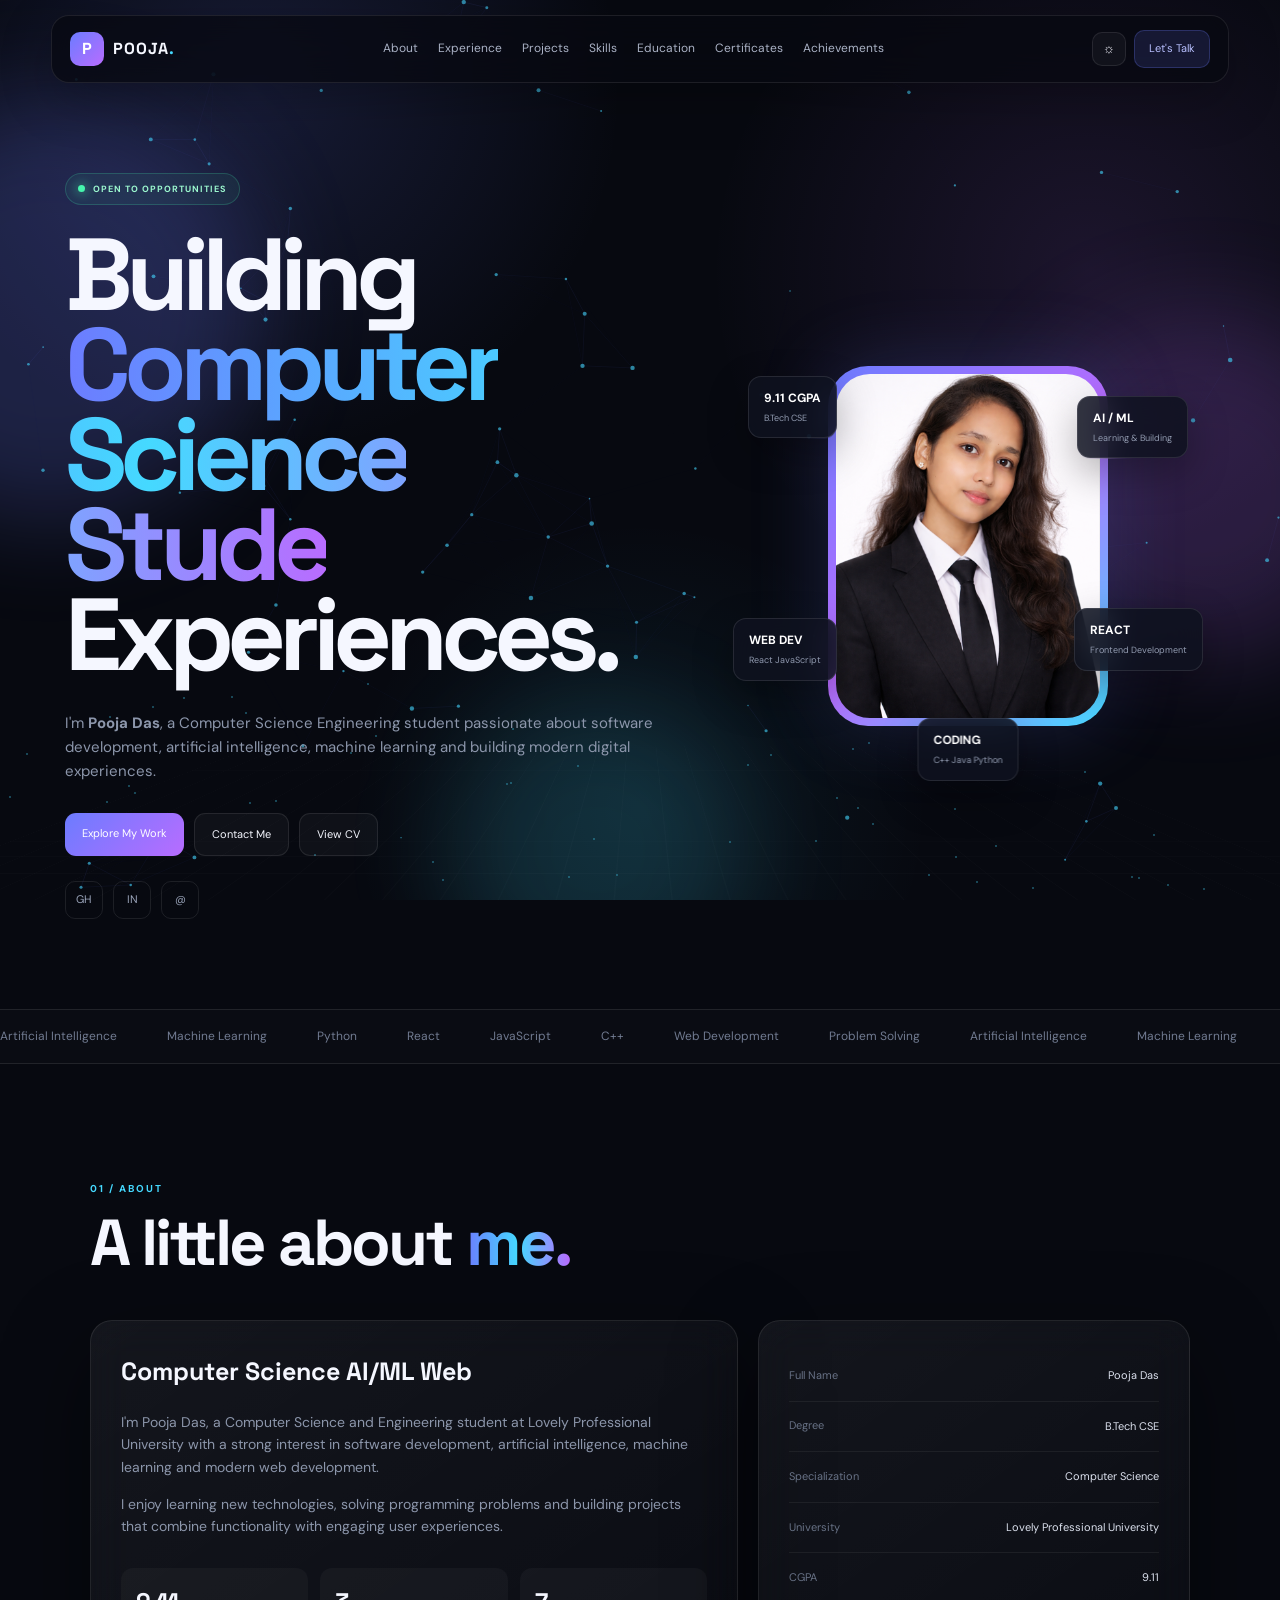
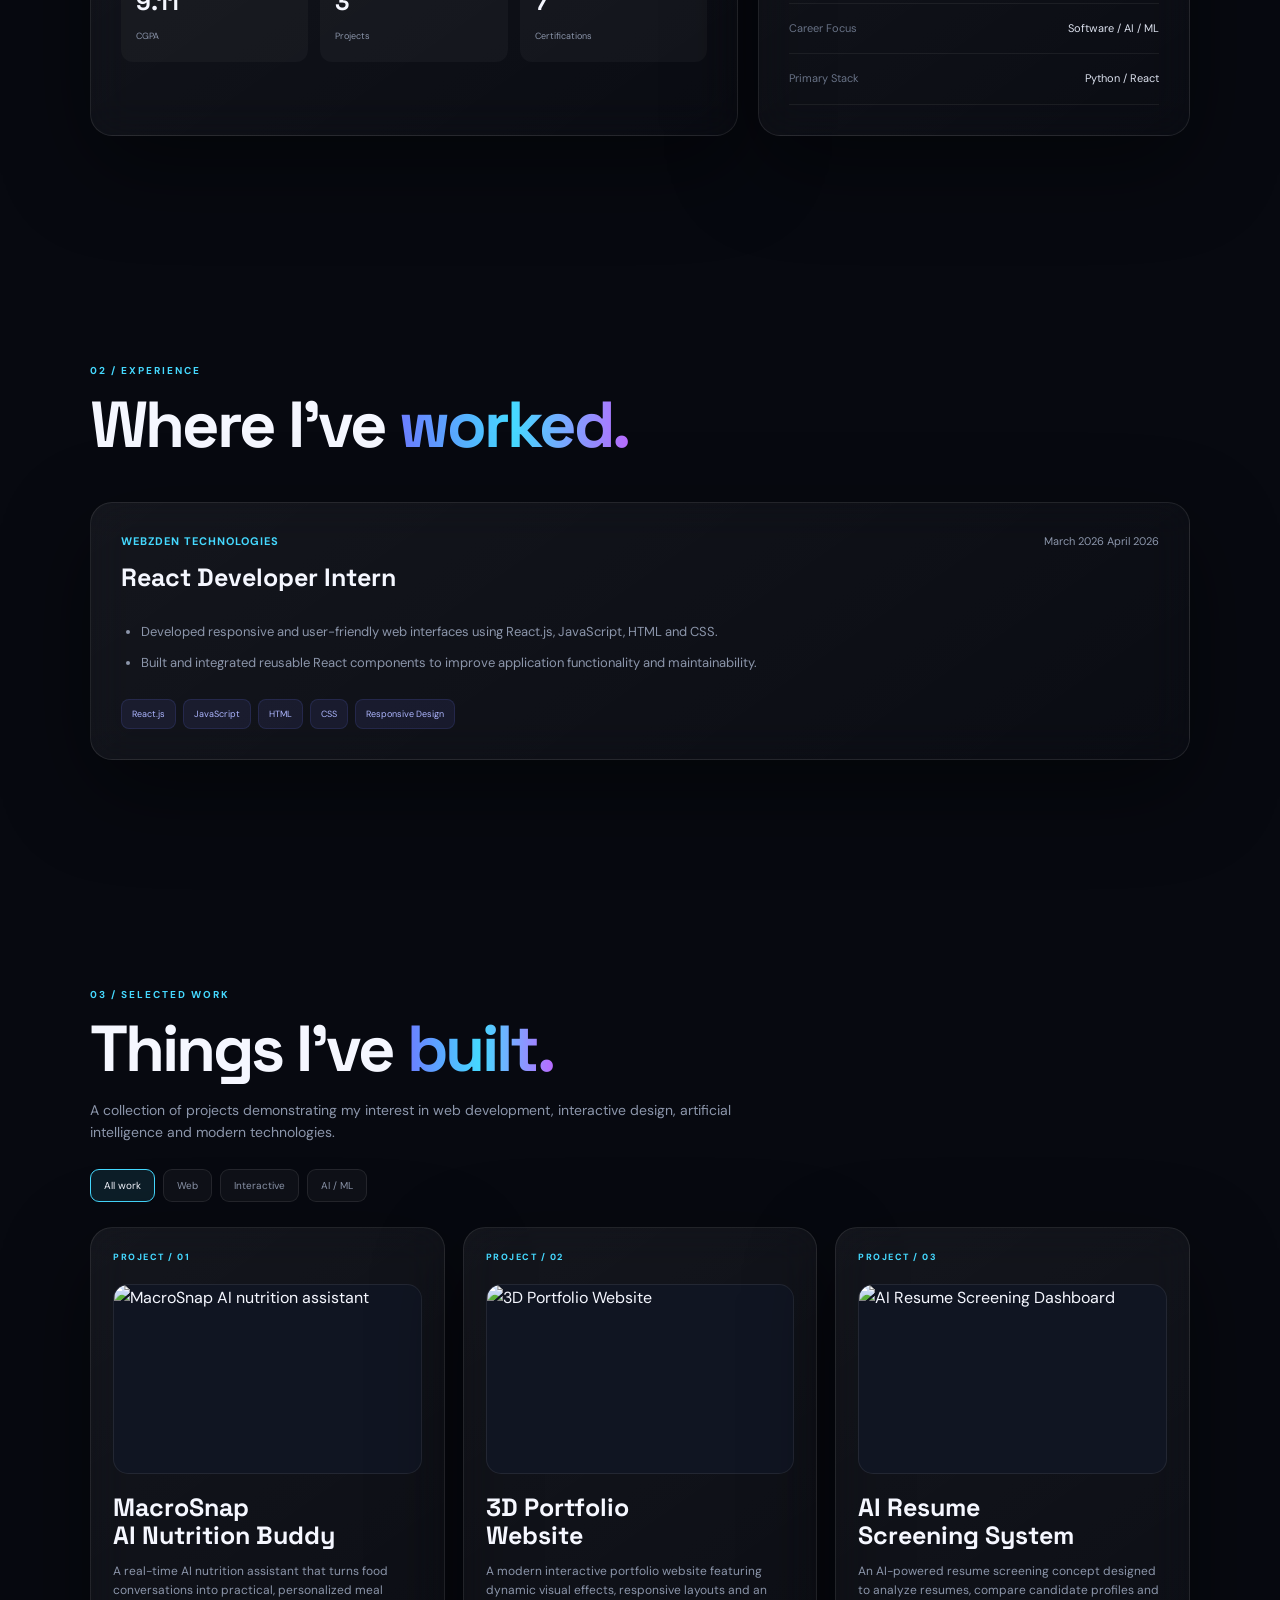
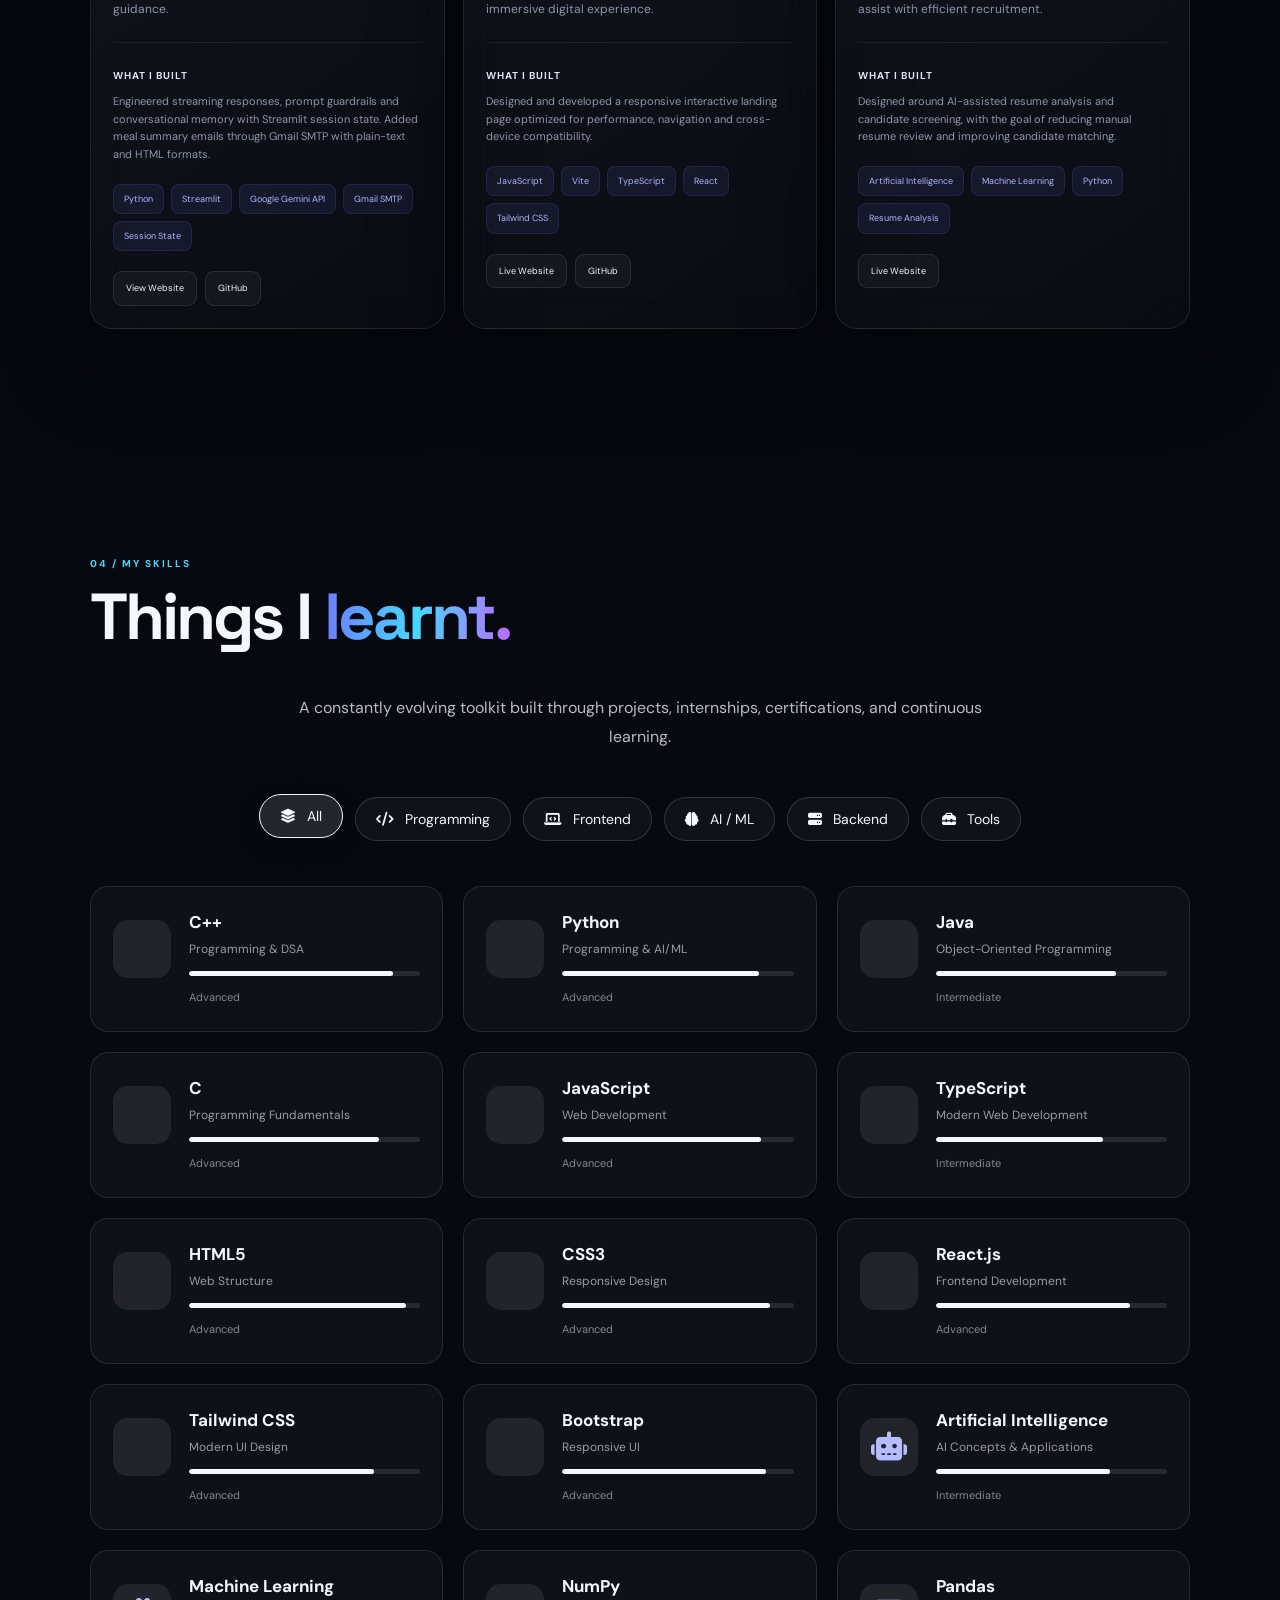
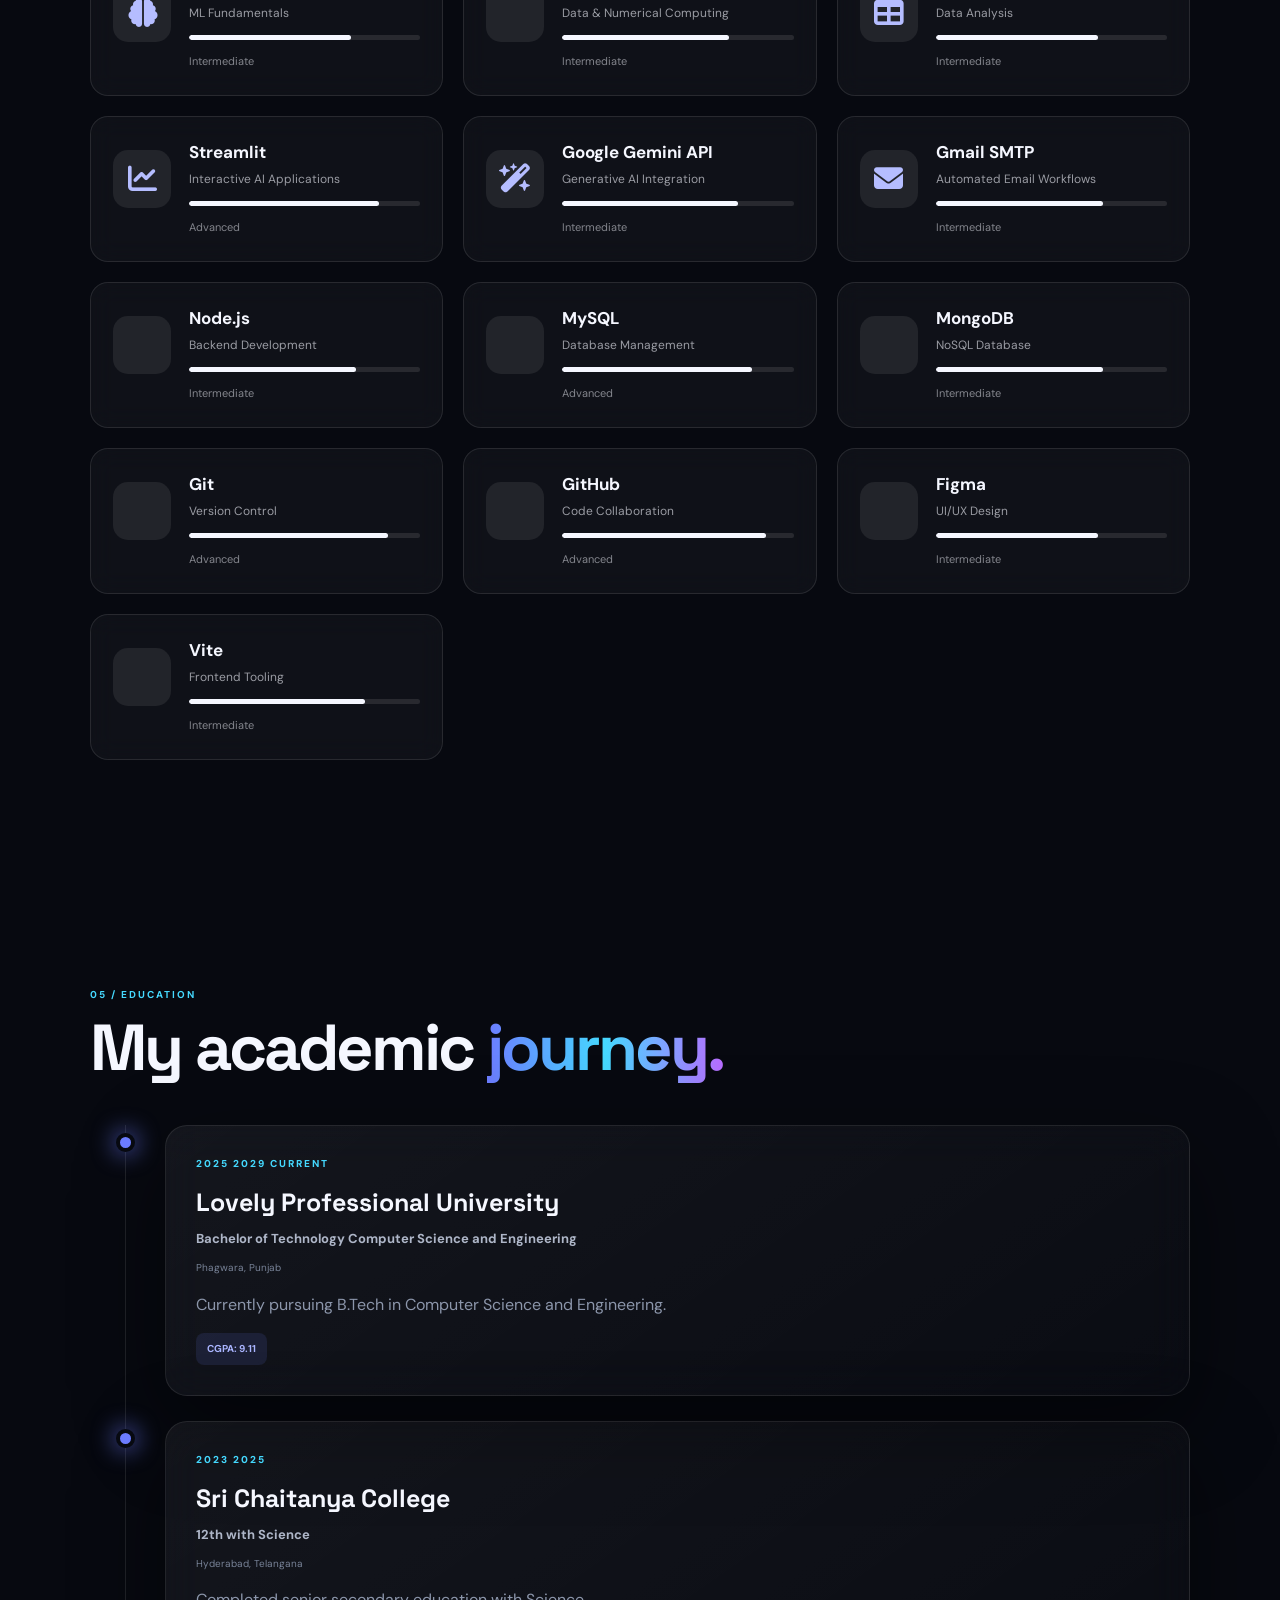
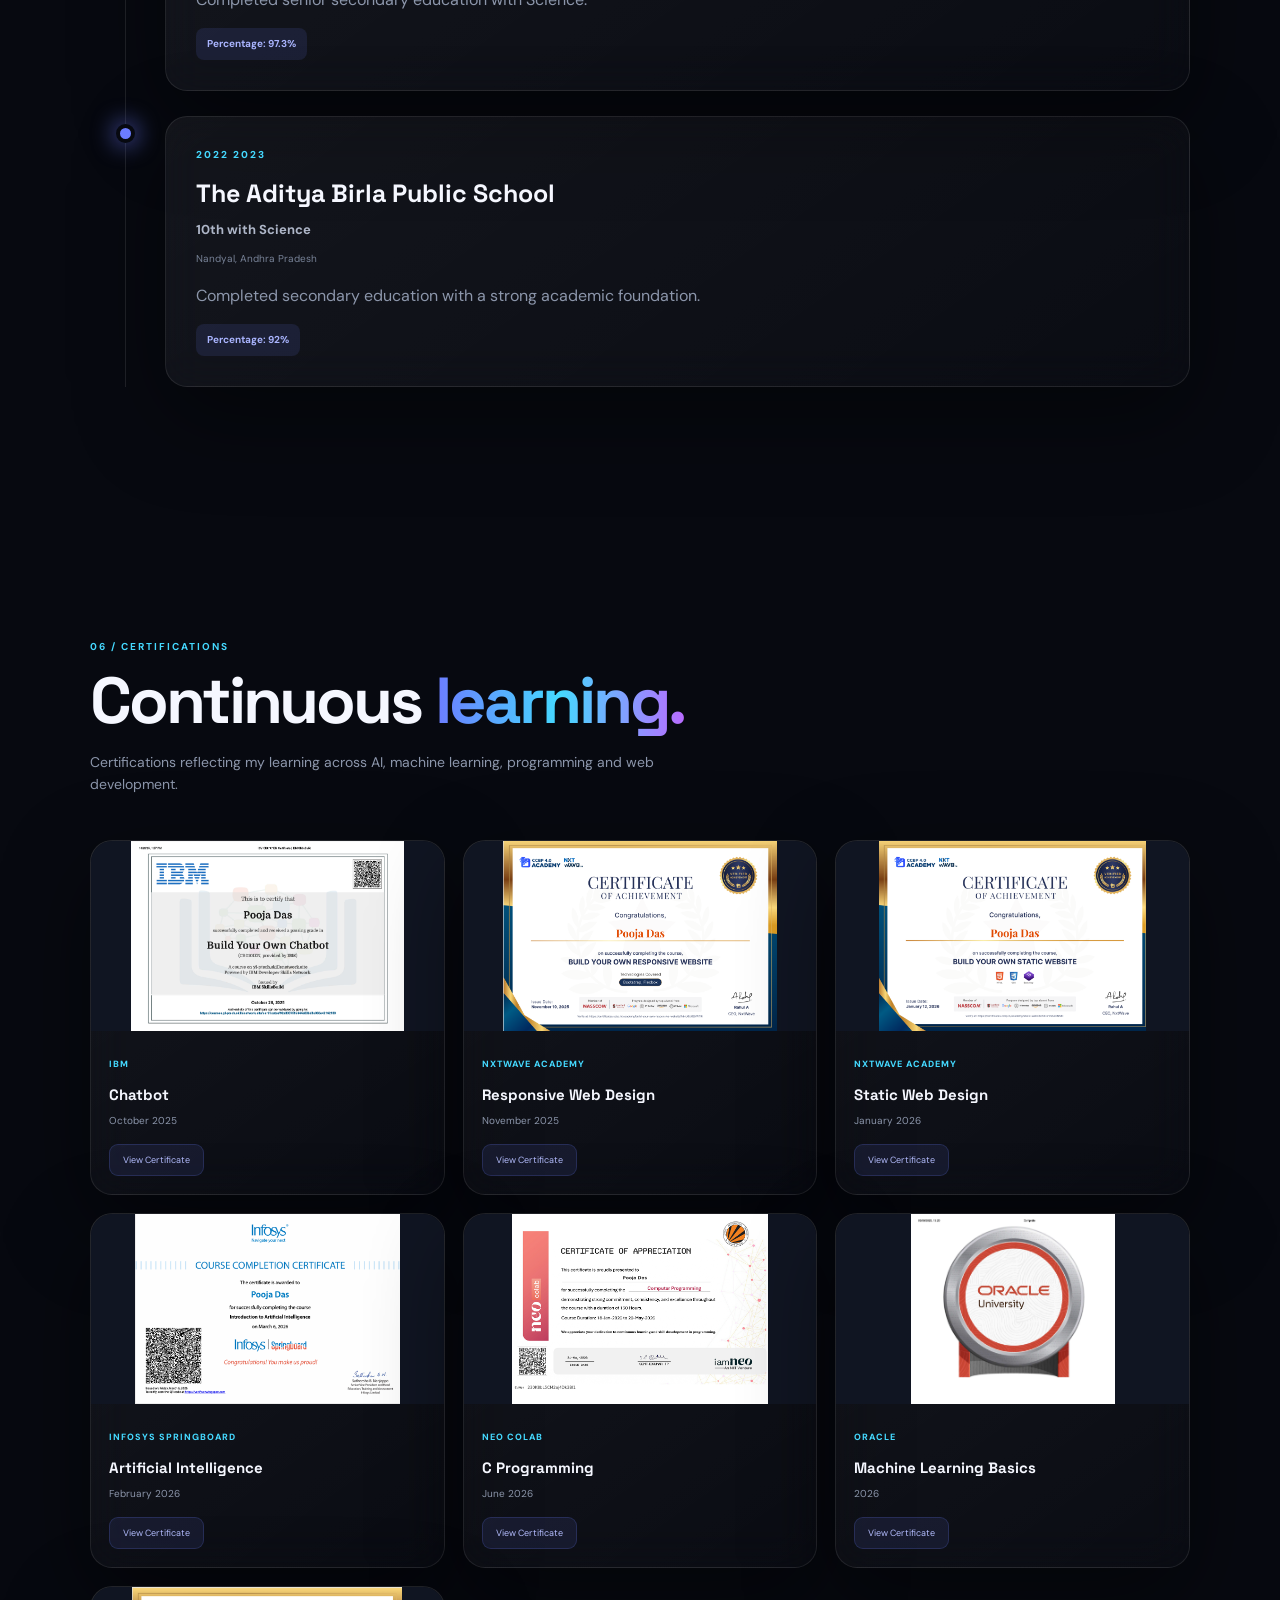
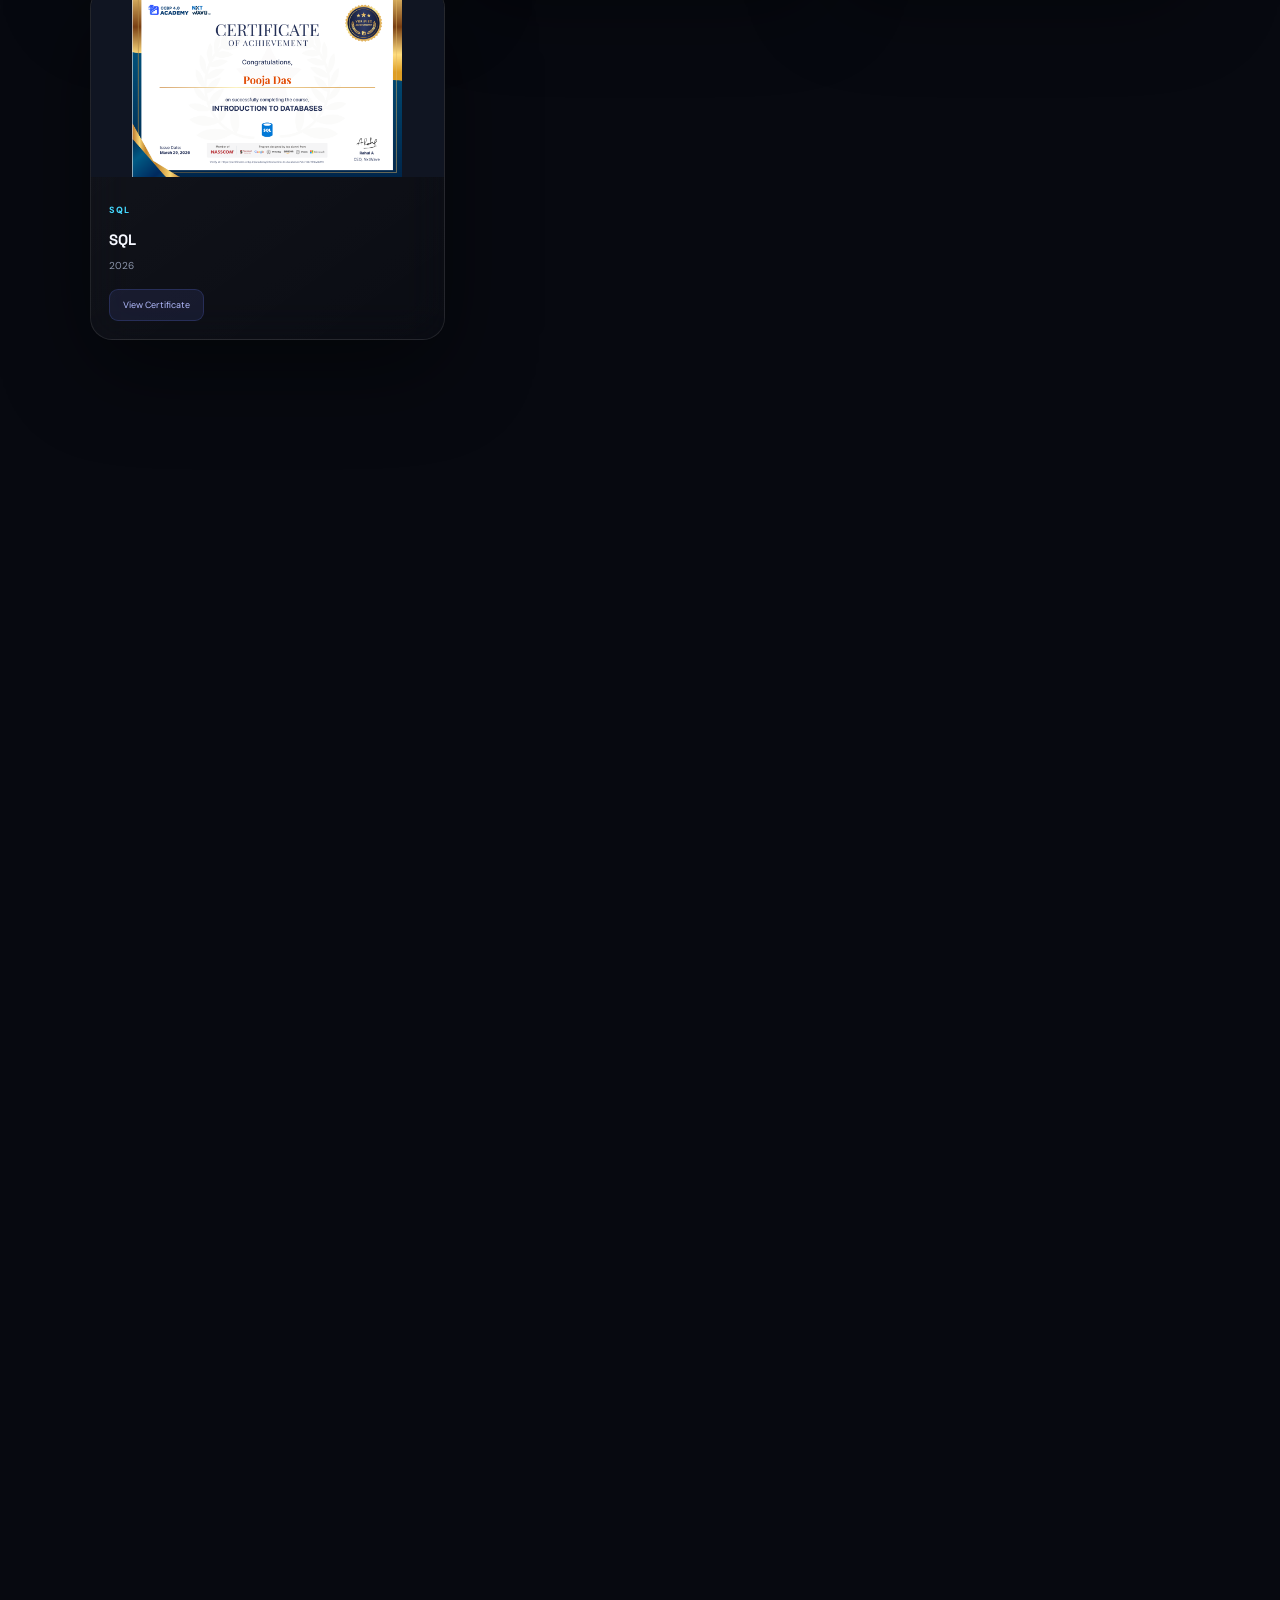
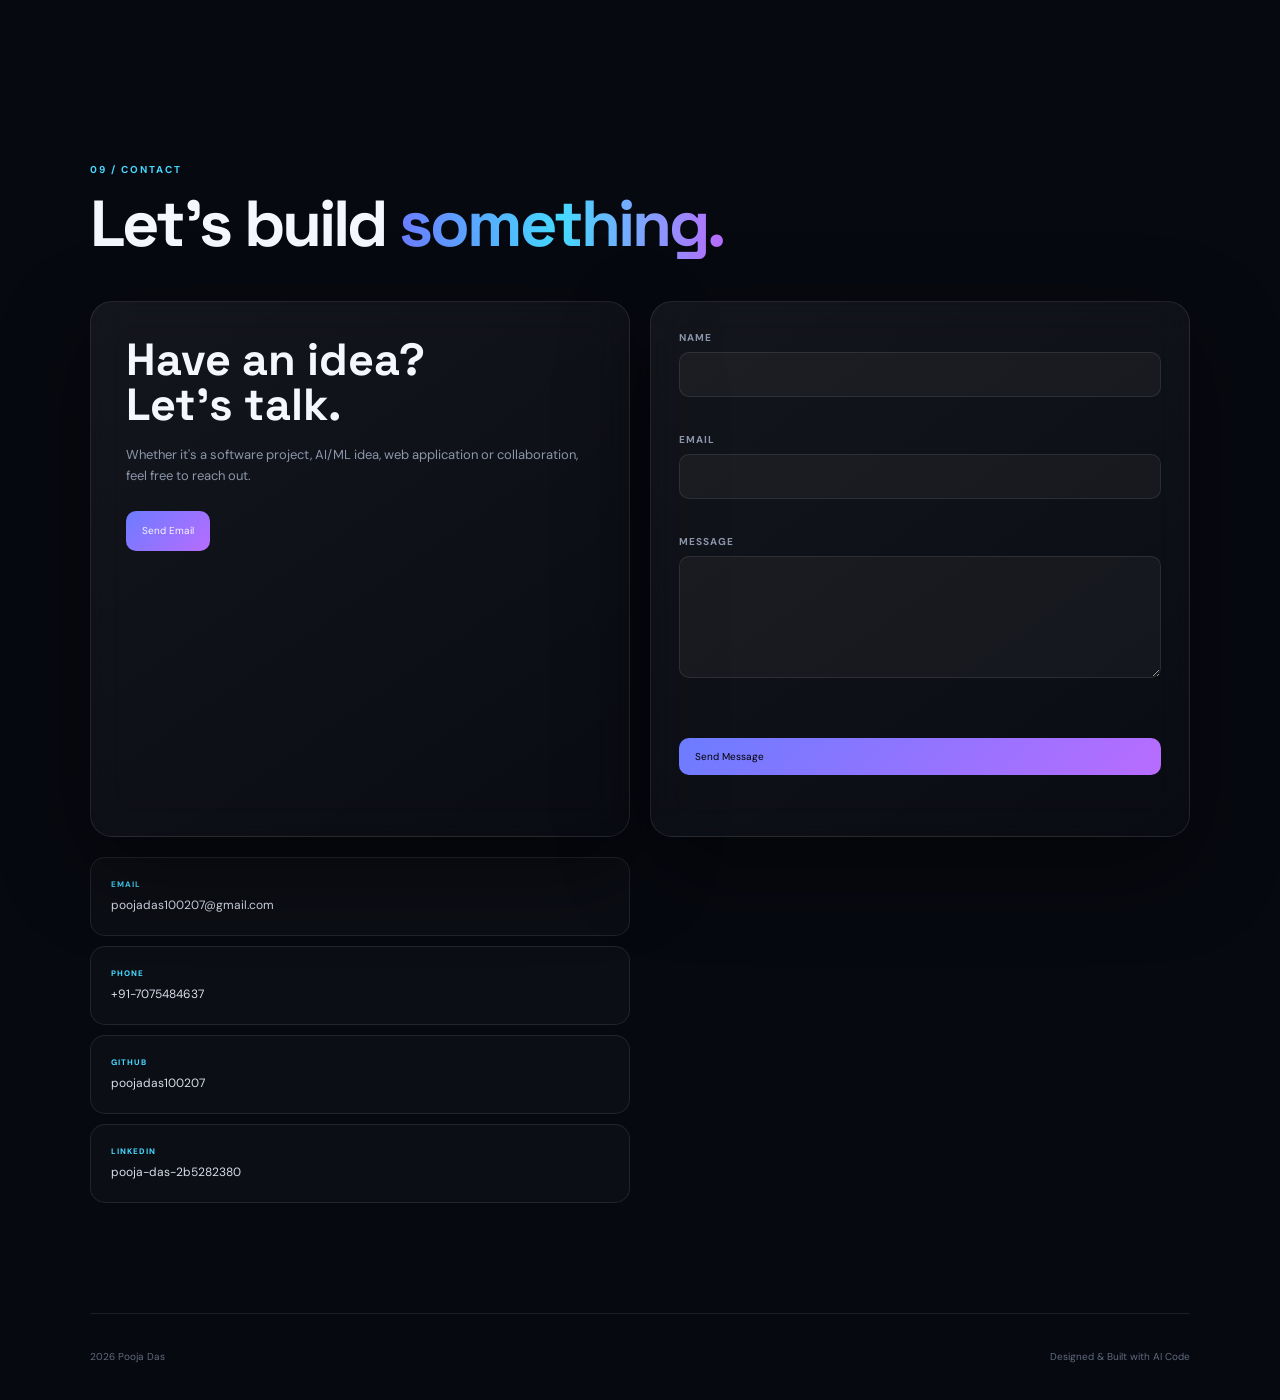
==== commit 42bda840: "Enhance interactive portfolio experience" ====
--- a/pdportfolio.html
+++ b/pdportfolio.html
@@ -42,2575 +42,7 @@
     href="https://cdnjs.cloudflare.com/ajax/libs/font-awesome/6.5.2/css/all.min.css"
 />
 
-<style>
-
-/* =====================================================
-   ROOT
-===================================================== */
-
-:root {
-
-    --bg: #070910;
-    --bg2: #0b0e18;
-    --card: rgba(17,21,35,.72);
-
-    --border: rgba(255,255,255,.09);
-
-    --text: #f5f7ff;
-    --muted: #8c96ab;
-
-    --blue: #6c7cff;
-    --cyan: #45d9ff;
-    --purple: #b86cff;
-    --pink: #ff5ec4;
-
-    --shadow: 0 30px 90px rgba(0,0,0,.45);
-}
-
-
-/* =====================================================
-   RESET
-===================================================== */
-
-* {
-    margin: 0;
-    padding: 0;
-    box-sizing: border-box;
-}
-
-html {
-    scroll-behavior: smooth;
-}
-
-body {
-
-    background: var(--bg);
-
-    color: var(--text);
-
-    font-family: "DM Sans", sans-serif;
-
-    overflow-x: hidden;
-
-    line-height: 1.6;
-}
-
-a {
-    color: inherit;
-    text-decoration: none;
-}
-
-button {
-    font-family: inherit;
-}
-
-
-/* =====================================================
-   BACKGROUND
-===================================================== */
-
-.background {
-
-    position: fixed;
-
-    inset: 0;
-
-    z-index: -10;
-
-    overflow: hidden;
-
-    background:
-
-        radial-gradient(
-            circle at 20% 10%,
-            rgba(108,124,255,.16),
-            transparent 28%
-        ),
-
-        radial-gradient(
-            circle at 85% 30%,
-            rgba(184,108,255,.12),
-            transparent 30%
-        ),
-
-        radial-gradient(
-            circle at 50% 90%,
-            rgba(69,217,255,.08),
-            transparent 28%
-        ),
-
-        var(--bg);
-}
-
-
-.grid {
-
-    position: absolute;
-
-    inset: -100px;
-
-    background-image:
-
-        linear-gradient(
-            rgba(255,255,255,.025) 1px,
-            transparent 1px
-        ),
-
-        linear-gradient(
-            90deg,
-            rgba(255,255,255,.025) 1px,
-            transparent 1px
-        );
-
-    background-size: 55px 55px;
-
-    transform:
-        perspective(700px)
-        rotateX(60deg)
-        translateY(170px)
-        scale(1.4);
-
-    transform-origin: center bottom;
-
-    opacity: .6;
-}
-
-
-.orb {
-
-    position: absolute;
-
-    border-radius: 50%;
-
-    filter: blur(50px);
-
-    animation:
-        orbFloat 12s ease-in-out infinite alternate;
-}
-
-
-.orb.one {
-
-    width: 420px;
-    height: 420px;
-
-    left: -160px;
-    top: 100px;
-
-    background:
-        rgba(108,124,255,.22);
-}
-
-
-.orb.two {
-
-    width: 350px;
-    height: 350px;
-
-    right: -100px;
-    top: 35%;
-
-    background:
-        rgba(184,108,255,.18);
-}
-
-
-.orb.three {
-
-    width: 300px;
-    height: 300px;
-
-    left: 35%;
-    bottom: -100px;
-
-    background:
-        rgba(69,217,255,.12);
-}
-
-
-@keyframes orbFloat {
-
-    from {
-        transform: translate(0,0);
-    }
-
-    to {
-        transform: translate(40px,-30px);
-    }
-
-}
-
-
-/* =====================================================
-   PARTICLES
-===================================================== */
-
-.particles {
-
-    position: fixed;
-
-    inset: 0;
-
-    z-index: -2;
-
-    pointer-events: none;
-
-    overflow: hidden;
-}
-
-
-.particle {
-
-    position: absolute;
-
-    width: 2px;
-    height: 2px;
-
-    border-radius: 50%;
-
-    background: var(--cyan);
-
-    opacity: .4;
-
-    animation:
-        particleMove linear infinite;
-}
-
-
-@keyframes particleMove {
-
-    from {
-        transform:
-            translateY(100vh);
-        opacity: 0;
-    }
-
-    20% {
-        opacity: .5;
-    }
-
-    to {
-        transform:
-            translateY(-20vh);
-        opacity: 0;
-    }
-
-}
-
-
-/* =====================================================
-   NAVBAR
-===================================================== */
-
-nav {
-
-    position: sticky;
-
-    top: 15px;
-
-    z-index: 100;
-
-    width: min(1200px,92%);
-
-    margin: 15px auto 0;
-
-    padding: 14px 18px;
-
-    display: flex;
-
-    align-items: center;
-
-    justify-content: space-between;
-
-    gap: 20px;
-
-    border:
-        1px solid var(--border);
-
-    border-radius: 18px;
-
-    background:
-        rgba(7,9,16,.75);
-
-    backdrop-filter:
-        blur(18px);
-
-    box-shadow:
-        0 15px 50px rgba(0,0,0,.25);
-}
-
-
-.logo {
-
-    display: flex;
-
-    align-items: center;
-
-    gap: 9px;
-
-    font-family:
-        "Space Grotesk";
-
-    font-weight: 700;
-
-    letter-spacing: 1px;
-}
-
-
-.logo-symbol {
-
-    width: 34px;
-    height: 34px;
-
-    display: grid;
-
-    place-items: center;
-
-    border-radius: 10px;
-
-    background:
-        linear-gradient(
-            135deg,
-            var(--blue),
-            var(--purple)
-        );
-
-    color: white;
-}
-
-
-.nav-links {
-
-    display: flex;
-
-    align-items: center;
-
-    gap: 20px;
-}
-
-
-.nav-links a {
-
-    color: #aab2c5;
-
-    font-size: 12px;
-
-    transition: .3s;
-}
-
-
-.nav-links a:hover {
-
-    color: white;
-
-}
-
-
-.nav-button {
-
-    padding: 9px 14px;
-
-    border-radius: 10px;
-
-    font-size: 11px;
-
-    background:
-        rgba(108,124,255,.14);
-
-    border:
-        1px solid rgba(108,124,255,.25);
-
-    color: #b9c0ff;
-
-}
-
-
-/* =====================================================
-   COMMON
-===================================================== */
-
-.section {
-
-    width: min(1100px,90%);
-
-    margin: auto;
-
-    padding: 110px 0;
-}
-
-
-.section-heading {
-
-    margin-bottom: 45px;
-}
-
-
-.eyebrow {
-
-    color: var(--cyan);
-
-    font-size: 10px;
-
-    font-weight: 700;
-
-    letter-spacing: 2px;
-
-    text-transform: uppercase;
-}
-
-
-.section-heading h2 {
-
-    margin-top: 10px;
-
-    font-family:
-        "Space Grotesk";
-
-    font-size: clamp(
-        38px,
-        6vw,
-        65px
-    );
-
-    line-height: 1;
-
-    letter-spacing: -3px;
-}
-
-
-.gradient-text {
-
-    background:
-        linear-gradient(
-            90deg,
-            var(--blue),
-            var(--cyan),
-            var(--purple)
-        );
-
-    -webkit-background-clip: text;
-
-    -webkit-text-fill-color: transparent;
-}
-
-
-.section-heading p {
-
-    max-width: 650px;
-
-    color: var(--muted);
-
-    margin-top: 18px;
-
-    font-size: 14px;
-}
-
-
-.glass {
-
-    background:
-        linear-gradient(
-            145deg,
-            rgba(255,255,255,.055),
-            rgba(255,255,255,.015)
-        );
-
-    border:
-        1px solid var(--border);
-
-    border-radius: 22px;
-
-    box-shadow:
-        var(--shadow);
-
-    backdrop-filter:
-        blur(20px);
-}
-
-
-/* =====================================================
-   HERO
-===================================================== */
-
-.hero {
-
-    width: min(1150px,90%);
-
-    min-height: 85vh;
-
-    margin: auto;
-
-    display: grid;
-
-    grid-template-columns:
-        1.1fr .9fr;
-
-    align-items: center;
-
-    gap: 50px;
-
-    padding: 90px 0;
-}
-
-
-.status {
-
-    display: inline-flex;
-
-    align-items: center;
-
-    gap: 8px;
-
-    padding: 8px 12px;
-
-    border-radius: 50px;
-
-    background:
-        rgba(70,245,173,.06);
-
-    border:
-        1px solid rgba(70,245,173,.2);
-
-    color: #9cf8cf;
-
-    font-size: 9px;
-
-    font-weight: 700;
-
-    letter-spacing: 1px;
-}
-
-
-.status-dot {
-
-    width: 7px;
-    height: 7px;
-
-    border-radius: 50%;
-
-    background: #46f5ad;
-
-    box-shadow:
-        0 0 12px #46f5ad;
-}
-
-
-.hero h1 {
-
-    margin-top: 25px;
-
-    font-family:
-        "Space Grotesk";
-
-    font-size:
-        clamp(60px,8vw,105px);
-
-    line-height: .88;
-
-    letter-spacing: -7px;
-}
-
-
-.hero-description {
-
-    max-width: 620px;
-
-    margin-top: 30px;
-
-    color: var(--muted);
-
-    font-size: 15px;
-}
-
-
-.hero-buttons {
-
-    display: flex;
-
-    flex-wrap: wrap;
-
-    gap: 10px;
-
-    margin-top: 30px;
-}
-
-
-.btn {
-
-    padding: 12px 17px;
-
-    border-radius: 11px;
-
-    border:
-        1px solid var(--border);
-
-    background:
-        rgba(255,255,255,.035);
-
-    font-size: 11px;
-
-    transition: .3s;
-}
-
-
-.btn:hover {
-
-    transform:
-        translateY(-3px);
-
-    border-color:
-        rgba(108,124,255,.5);
-}
-
-
-.btn.primary {
-
-    background:
-        linear-gradient(
-            135deg,
-            var(--blue),
-            var(--purple)
-        );
-
-    border: none;
-
-    color: white;
-}
-
-
-.social-row {
-
-    display: flex;
-
-    gap: 10px;
-
-    margin-top: 25px;
-}
-
-
-.social {
-
-    width: 38px;
-    height: 38px;
-
-    display: grid;
-
-    place-items: center;
-
-    border:
-        1px solid var(--border);
-
-    border-radius: 10px;
-
-    color: #9ca6bc;
-
-    font-size: 11px;
-
-    transition: .3s;
-}
-
-
-.social:hover {
-
-    color: white;
-
-    border-color:
-        var(--cyan);
-
-    transform:
-        translateY(-3px);
-}
-
-
-/* =====================================================
-   PROFILE
-===================================================== */
-
-.hero-profile {
-
-    display: flex;
-
-    justify-content: center;
-
-    align-items: center;
-}
-
-
-.profile-ring {
-
-    position: relative;
-
-    width: 420px;
-
-    height: 500px;
-
-    display: grid;
-
-    place-items: center;
-
-    transition:
-        transform .2s ease;
-}
-
-
-.profile-card {
-
-    width: 280px;
-
-    height: 360px;
-
-    padding: 8px;
-
-    border-radius: 40px;
-
-    background:
-        linear-gradient(
-            135deg,
-            var(--blue),
-            var(--purple),
-            var(--cyan)
-        );
-
-    box-shadow:
-        0 0 80px
-        rgba(108,124,255,.2);
-}
-
-
-.profile-photo {
-
-    width: 100%;
-
-    height: 100%;
-
-    overflow: hidden;
-
-    border-radius: 34px;
-
-    background: #111522;
-}
-
-
-.profile-photo img {
-
-    width: 100%;
-
-    height: 100%;
-
-    object-fit: cover;
-}
-
-
-.float-card {
-
-    position: absolute;
-
-    padding: 12px 15px;
-
-    border:
-        1px solid rgba(255,255,255,.1);
-
-    border-radius: 13px;
-
-    background:
-        rgba(15,18,31,.85);
-
-    backdrop-filter:
-        blur(15px);
-
-    box-shadow:
-        0 15px 40px rgba(0,0,0,.3);
-
-    color: #929bb0;
-
-    font-size: 9px;
-
-    z-index: 2;
-}
-
-
-.float-card strong {
-
-    display: block;
-
-    color: white;
-
-    margin-bottom: 3px;
-
-    font-size: 12px;
-}
-
-
-.float-cgpa {
-    left: -10px;
-    top: 80px;
-}
-
-
-.float-ai {
-    right: -10px;
-    top: 100px;
-}
-
-
-.float-web {
-    left: -25px;
-    bottom: 115px;
-}
-
-
-.float-react {
-    right: -25px;
-    bottom: 125px;
-}
-
-
-.float-code {
-
-    left: 50%;
-
-    bottom: 15px;
-
-    transform:
-        translateX(-50%);
-}
-
-
-/* =====================================================
-   MARQUEE
-===================================================== */
-
-.marquee {
-
-    overflow: hidden;
-
-    border-top:
-        1px solid var(--border);
-
-    border-bottom:
-        1px solid var(--border);
-
-    padding: 17px 0;
-
-    background:
-        rgba(255,255,255,.015);
-}
-
-
-.marquee-track {
-
-    display: flex;
-
-    width: max-content;
-
-    gap: 35px;
-
-    animation:
-        marquee 25s linear infinite;
-}
-
-
-.marquee span {
-
-    color: #717b91;
-
-    font-size: 12px;
-
-    white-space: nowrap;
-}
-
-
-.marquee b {
-
-    color: var(--cyan);
-
-    margin-left: 15px;
-}
-
-
-@keyframes marquee {
-
-    to {
-        transform:
-            translateX(-50%);
-    }
-
-}
-
-
-/* =====================================================
-   ABOUT
-===================================================== */
-
-.about-grid {
-
-    display: grid;
-
-    grid-template-columns:
-        1.2fr .8fr;
-
-    gap: 20px;
-}
-
-
-.about-main,
-.about-info {
-
-    padding: 30px;
-}
-
-
-.about-main h3 {
-
-    font-family:
-        "Space Grotesk";
-
-    font-size: 25px;
-
-    margin-bottom: 20px;
-}
-
-
-.about-main p {
-
-    color: var(--muted);
-
-    margin-top: 15px;
-
-    font-size: 14px;
-}
-
-
-.about-stats {
-
-    display: grid;
-
-    grid-template-columns:
-        repeat(3,1fr);
-
-    gap: 12px;
-
-    margin-top: 30px;
-}
-
-
-.stat {
-
-    padding: 15px;
-
-    border-radius: 12px;
-
-    background:
-        rgba(255,255,255,.03);
-}
-
-
-.stat strong {
-
-    display: block;
-
-    font-family:
-        "Space Grotesk";
-
-    font-size: 24px;
-}
-
-
-.stat span {
-
-    color: var(--muted);
-
-    font-size: 9px;
-}
-
-
-.info-row {
-
-    display: flex;
-
-    justify-content: space-between;
-
-    gap: 20px;
-
-    padding: 16px 0;
-
-    border-bottom:
-        1px solid rgba(255,255,255,.06);
-
-    font-size: 11px;
-}
-
-
-.info-row span:first-child {
-
-    color: #687286;
-}
-
-
-.info-row span:last-child {
-
-    text-align: right;
-
-    color: #dce1ee;
-}
-
-
-/* =====================================================
-   EXPERIENCE
-===================================================== */
-
-.experience-card {
-
-    padding: 30px;
-}
-
-
-.experience-top {
-
-    display: flex;
-
-    justify-content: space-between;
-
-    gap: 20px;
-}
-
-
-.experience-company {
-
-    color: var(--cyan);
-
-    font-size: 11px;
-
-    font-weight: 700;
-
-    text-transform: uppercase;
-
-    letter-spacing: 1px;
-}
-
-
-.experience-card h3 {
-
-    font-family:
-        "Space Grotesk";
-
-    font-size: 25px;
-
-    margin-top: 7px;
-}
-
-
-.experience-date {
-
-    color: var(--muted);
-
-    font-size: 11px;
-}
-
-
-.experience-card ul {
-
-    margin: 25px 0;
-
-    padding-left: 20px;
-
-    color: var(--muted);
-
-    font-size: 13px;
-}
-
-
-.experience-card li {
-
-    margin: 10px 0;
-}
-
-
-.tech-tags,
-.project-tags {
-
-    display: flex;
-
-    flex-wrap: wrap;
-
-    gap: 7px;
-}
-
-
-.tech-tags span,
-.project-tags span {
-
-    padding: 7px 10px;
-
-    border-radius: 8px;
-
-    background:
-        rgba(108,124,255,.09);
-
-    border:
-        1px solid rgba(108,124,255,.14);
-
-    color: #aeb6ff;
-
-    font-size: 9px;
-}
-
-
-/* =====================================================
-   PROJECTS
-===================================================== */
-
-.project-grid {
-
-    display: grid;
-
-    grid-template-columns:
-        repeat(3,1fr);
-
-    gap: 18px;
-}
-
-
-.project {
-
-    position: relative;
-
-    overflow: hidden;
-
-    padding: 22px;
-
-    min-height: 570px;
-
-    transition:
-        transform .25s ease,
-        border-color .3s;
-}
-
-
-.project:hover {
-
-    border-color:
-        rgba(108,124,255,.4);
-}
-
-
-.project-number {
-
-    color: var(--cyan);
-
-    font-size: 9px;
-
-    font-weight: 800;
-
-    letter-spacing: 1.5px;
-}
-
-
-.project-arrow {
-
-    position: absolute;
-
-    right: 20px;
-    top: 18px;
-
-    color: #758097;
-
-    font-size: 20px;
-}
-
-
-/* =====================================================
-   PROJECT IMAGES
-===================================================== */
-
-.project-image-link {
-
-    display: block;
-
-    margin: 20px 0;
-
-}
-
-
-.project-image {
-
-    position: relative;
-
-    width: 100%;
-
-    height: 190px;
-
-    overflow: hidden;
-
-    border-radius: 15px;
-
-    background: #101522;
-
-    border:
-        1px solid rgba(255,255,255,.08);
-}
-
-
-.project-image img {
-
-    width: 100%;
-
-    height: 100%;
-
-    object-fit: cover;
-
-    display: block;
-
-    transition:
-        transform .5s ease,
-        filter .5s ease;
-}
-
-
-.project-image-overlay {
-
-    position: absolute;
-
-    inset: 0;
-
-    display: flex;
-
-    align-items: center;
-
-    justify-content: center;
-
-    background:
-        rgba(5,8,18,.72);
-
-    color: white;
-
-    font-size: 12px;
-
-    font-weight: 700;
-
-    opacity: 0;
-
-    transition: .35s;
-
-    backdrop-filter:
-        blur(3px);
-}
-
-
-.project-image-link:hover img {
-
-    transform: scale(1.08);
-
-    filter: brightness(.65);
-}
-
-
-.project-image-link:hover
-.project-image-overlay {
-
-    opacity: 1;
-}
-
-
-.project h3 {
-
-    margin-top: 10px;
-
-    font-family:
-        "Space Grotesk";
-
-    font-size: 25px;
-
-    line-height: 1.1;
-}
-
-
-.project > p {
-
-    color: var(--muted);
-
-    font-size: 12px;
-
-    margin-top: 13px;
-}
-
-
-.project-description {
-
-    margin-top: 22px;
-
-    padding-top: 18px;
-
-    border-top:
-        1px solid rgba(255,255,255,.06);
-}
-
-
-.project-description strong {
-
-    color: #dfe5f5;
-
-    font-size: 10px;
-
-    text-transform: uppercase;
-
-    letter-spacing: 1px;
-}
-
-
-.project-description p {
-
-    color: var(--muted);
-
-    font-size: 11px;
-
-    margin-top: 7px;
-}
-
-
-.project-tags {
-
-    margin-top: 20px;
-}
-
-
-.project-actions {
-
-    display: flex;
-
-    gap: 8px;
-
-    margin-top: 20px;
-}
-
-
-.project-demo {
-
-    display: inline-flex;
-
-    padding: 9px 12px;
-
-    border-radius: 9px;
-
-    background:
-        rgba(255,255,255,.04);
-
-    border:
-        1px solid var(--border);
-
-    font-size: 9px;
-
-    transition: .3s;
-}
-
-
-.project-demo:hover {
-
-    background:
-        rgba(108,124,255,.15);
-
-    border-color:
-        var(--blue);
-}
-
-
-/* =====================================================
-   SKILLS
-===================================================== */
-
-.skills {
-
-    display: grid;
-
-    grid-template-columns:
-        repeat(4,1fr);
-
-    gap: 15px;
-}
-
-
-.skill {
-
-    padding: 23px;
-
-    transition: .3s;
-}
-
-
-.skill:hover {
-
-    transform:
-        translateY(-7px);
-
-    border-color:
-        rgba(108,124,255,.4);
-}
-
-
-.skill-icon {
-
-    width: 45px;
-
-    height: 45px;
-
-    display: grid;
-
-    place-items: center;
-
-    border-radius: 12px;
-
-    background:
-        rgba(108,124,255,.12);
-
-    color: #b5bdff;
-
-    font-weight: 800;
-
-    font-size: 11px;
-
-    margin-bottom: 20px;
-}
-
-
-.skill h3 {
-
-    font-family:
-        "Space Grotesk";
-
-    font-size: 17px;
-}
-
-
-.skill p {
-
-    color: var(--muted);
-
-    font-size: 11px;
-
-    margin-top: 8px;
-}
-
-
-/* =====================================================
-   EDUCATION
-===================================================== */
-
-.timeline {
-
-    position: relative;
-
-    margin-left: 15px;
-}
-
-
-.timeline::before {
-
-    content: "";
-
-    position: absolute;
-
-    left: 20px;
-
-    top: 0;
-    bottom: 0;
-
-    width: 1px;
-
-    background:
-        rgba(255,255,255,.1);
-}
-
-
-.timeline-item {
-
-    position: relative;
-
-    padding-left: 60px;
-
-    margin-bottom: 25px;
-}
-
-
-.timeline-dot {
-
-    position: absolute;
-
-    left: 11px;
-
-    top: 8px;
-
-    width: 19px;
-
-    height: 19px;
-
-    border-radius: 50%;
-
-    background:
-        var(--blue);
-
-    border:
-        4px solid var(--bg);
-
-    box-shadow:
-        0 0 25px var(--blue);
-
-    z-index: 2;
-}
-
-
-.timeline-card {
-
-    padding: 30px;
-
-    transition: .4s;
-}
-
-
-.timeline-card:hover {
-
-    transform:
-        translateX(8px);
-
-    border-color:
-        rgba(108,124,255,.4);
-}
-
-
-.timeline-year {
-
-    color: var(--cyan);
-
-    font-size: 10px;
-
-    font-weight: 800;
-
-    letter-spacing: 2px;
-}
-
-
-.timeline-card h3 {
-
-    font-family:
-        "Space Grotesk";
-
-    font-size: 25px;
-
-    margin-top: 10px;
-}
-
-
-.timeline-card h4 {
-
-    color: #aeb6c8;
-
-    font-size: 13px;
-
-    margin-top: 7px;
-}
-
-
-.timeline-location {
-
-    display: inline-block;
-
-    margin-top: 10px;
-
-    color: #788398;
-
-    font-size: 10px;
-}
-
-
-.timeline-card p {
-
-    color: var(--muted);
-
-    line-height: 1.7;
-
-    margin-top: 12px;
-}
-
-
-.score {
-
-    display: inline-block;
-
-    margin-top: 15px;
-
-    padding: 8px 11px;
-
-    border-radius: 8px;
-
-    background:
-        rgba(108,124,255,.12);
-
-    color: #aab5ff;
-
-    font-size: 10px;
-
-    font-weight: 700;
-}
-/* ==================== SKILLS ==================== */
-
-.skills-section {
-    padding: 100px 8%;
-    position: relative;
-}
-
-.skills-intro {
-    max-width: 700px;
-    margin: 15px auto 45px;
-    text-align: center;
-    font-size: 16px;
-    line-height: 1.8;
-    opacity: 0.75;
-}
-
-/* Tabs */
-
-.skills-tabs {
-    display: flex;
-    justify-content: center;
-    flex-wrap: wrap;
-    gap: 12px;
-    margin-bottom: 45px;
-}
-
-.skill-tab {
-    padding: 12px 20px;
-    border: 1px solid rgba(255,255,255,0.15);
-    background: rgba(255,255,255,0.04);
-    color: inherit;
-    border-radius: 30px;
-    cursor: pointer;
-    transition: all 0.3s ease;
-    font-size: 14px;
-}
-
-.skill-tab i {
-    margin-right: 7px;
-}
-
-.skill-tab:hover,
-.skill-tab.active {
-    transform: translateY(-3px);
-    background: rgba(255,255,255,0.12);
-    border-color: currentColor;
-    box-shadow: 0 8px 25px rgba(0,0,0,0.2);
-}
-
-
-/* Skills Grid */
-
-.skills-grid {
-    max-width: 1100px;
-    margin: auto;
-    display: grid;
-    grid-template-columns: repeat(3, 1fr);
-    gap: 20px;
-}
-
-
-/* Skill Card */
-
-.skill-card {
-    position: relative;
-    display: flex;
-    align-items: center;
-    gap: 18px;
-
-    padding: 22px;
-
-    border: 1px solid rgba(255,255,255,0.1);
-    border-radius: 18px;
-
-    background: rgba(255,255,255,0.035);
-
-    backdrop-filter: blur(12px);
-
-    transition:
-        transform 0.35s ease,
-        box-shadow 0.35s ease,
-        border-color 0.35s ease;
-
-    overflow: hidden;
-}
-
-
-/* Glow */
-
-.skill-card::before {
-    content: "";
-    position: absolute;
-
-    width: 100px;
-    height: 100px;
-
-    top: -50px;
-    right: -50px;
-
-    border-radius: 50%;
-
-    background: currentColor;
-
-    opacity: 0;
-    filter: blur(40px);
-
-    transition: opacity 0.4s ease;
-}
-
-
-.skill-card:hover {
-    transform: translateY(-8px);
-    border-color: rgba(255,255,255,0.3);
-    box-shadow: 0 18px 40px rgba(0,0,0,0.25);
-}
-
-
-.skill-card:hover::before {
-    opacity: 0.2;
-}
-
-
-/* Icon */
-
-.skill-icon {
-    width: 58px;
-    height: 58px;
-
-    flex-shrink: 0;
-
-    display: flex;
-    align-items: center;
-    justify-content: center;
-
-    border-radius: 15px;
-
-    background: rgba(255,255,255,0.08);
-
-    font-size: 29px;
-
-    transition: transform 0.3s ease;
-}
-
-
-.skill-card:hover .skill-icon {
-    transform: rotate(-5deg) scale(1.1);
-}
-
-
-/* Information */
-
-.skill-info {
-    flex: 1;
-}
-
-.skill-info h3 {
-    margin: 0 0 4px;
-    font-size: 17px;
-}
-
-.skill-info p {
-    margin: 0 0 12px;
-    font-size: 12px;
-    opacity: 0.6;
-}
-
-
-/* Progress Bar */
-
-.skill-bar {
-    height: 5px;
-
-    width: 100%;
-
-    background: rgba(255,255,255,0.1);
-
-    border-radius: 20px;
-
-    overflow: hidden;
-
-    margin-bottom: 7px;
-}
-
-.skill-bar span {
-    display: block;
-
-    height: 100%;
-
-    border-radius: inherit;
-
-    background: currentColor;
-
-    transform-origin: left;
-
-    animation: skillLoad 1.2s ease forwards;
-}
-
-
-.skill-info small {
-    font-size: 11px;
-    opacity: 0.5;
-}
-
-
-@keyframes skillLoad {
-    from {
-        transform: scaleX(0);
-    }
-
-    to {
-        transform: scaleX(1);
-    }
-}
-
-
-/* Hide filtered skills */
-
-.skill-card.hide {
-    display: none;
-}
-
-
-/* Responsive */
-
-@media (max-width: 900px) {
-
-    .skills-grid {
-        grid-template-columns: repeat(2, 1fr);
-    }
-
-}
-
-
-@media (max-width: 600px) {
-
-    .skills-section {
-        padding: 70px 5%;
-    }
-
-    .skills-grid {
-        grid-template-columns: 1fr;
-    }
-
-    .skill-card {
-        padding: 18px;
-    }
-
-    .skills-tabs {
-        gap: 8px;
-    }
-
-    .skill-tab {
-        padding: 10px 15px;
-        font-size: 12px;
-    }
-
-}
-
-/* =====================================================
-   CERTIFICATES
-===================================================== */
-
-.certificate-grid {
-
-    display: grid;
-
-    grid-template-columns:
-        repeat(3,1fr);
-
-    gap: 18px;
-}
-
-
-.certificate {
-
-    overflow: hidden;
-
-    transition: .4s;
-}
-
-
-.certificate:hover {
-
-    transform:
-        translateY(-8px);
-
-    border-color:
-        rgba(184,108,255,.4);
-}
-
-
-.certificate-image {
-
-    height: 190px;
-
-    background:
-        #101522;
-
-    display: flex;
-
-    align-items: center;
-
-    justify-content: center;
-
-    overflow: hidden;
-
-    cursor: pointer;
-}
-
-
-.certificate-image img {
-
-    width: 100%;
-    height: 100%;
-
-    object-fit: contain;
-
-    transition: .5s;
-}
-
-
-.certificate:hover img {
-
-    transform:
-        scale(1.04);
-}
-
-
-.certificate-info {
-
-    padding: 18px;
-}
-
-
-.certificate-info small {
-
-    color: var(--cyan);
-
-    text-transform: uppercase;
-
-    letter-spacing: 1px;
-
-    font-size: 9px;
-
-    font-weight: 800;
-}
-
-
-.certificate-info h3 {
-
-    font-family:
-        "Space Grotesk";
-
-    font-size: 15px;
-
-    margin-top: 8px;
-}
-
-
-.certificate-info p {
-
-    color: var(--muted);
-
-    font-size: 10px;
-
-    margin-top: 6px;
-}
-
-
-.certificate-button {
-
-    display: inline-flex;
-
-    margin-top: 15px;
-
-    padding: 9px 13px;
-
-    border-radius: 9px;
-
-    background:
-        rgba(108,124,255,.1);
-
-    border:
-        1px solid rgba(108,124,255,.2);
-
-    color: #b5bdff;
-
-    font-size: 9px;
-
-    cursor: pointer;
-}
-
-
-/* =====================================================
-   ACHIEVEMENTS
-===================================================== */
-
-.achievement-grid {
-
-    display: grid;
-
-    grid-template-columns:
-        1fr 1fr;
-
-    gap: 18px;
-}
-
-
-.achievement {
-
-    padding: 30px;
-
-    transition: .3s;
-}
-
-
-.achievement:hover {
-
-    transform:
-        translateY(-7px);
-}
-
-
-.achievement-number {
-
-    font-family:
-        "Space Grotesk";
-
-    font-size: 55px;
-
-    font-weight: 700;
-
-    color: #aab2ff;
-}
-
-
-.achievement h3 {
-
-    margin-top: 10px;
-
-    font-family:
-        "Space Grotesk";
-
-    font-size: 22px;
-}
-
-
-.achievement p {
-
-    color: var(--muted);
-
-    font-size: 12px;
-
-    margin-top: 10px;
-}
-
-
-.achievement-label {
-
-    display: inline-block;
-
-    margin-top: 20px;
-
-    color: var(--cyan);
-
-    font-size: 9px;
-
-    letter-spacing: 1px;
-}
-
-
-/* =====================================================
-   RESUME
-===================================================== */
-
-.cv {
-
-    padding: 50px;
-
-    border-radius: 25px;
-
-    background:
-        linear-gradient(
-            135deg,
-            rgba(108,124,255,.12),
-            rgba(184,108,255,.06)
-        );
-
-    border:
-        1px solid var(--border);
-}
-
-
-.cv-label {
-
-    color: var(--cyan);
-
-    font-size: 9px;
-
-    letter-spacing: 2px;
-
-    font-weight: 800;
-}
-
-
-.cv h2 {
-
-    font-family:
-        "Space Grotesk";
-
-    font-size: 45px;
-
-    line-height: 1.05;
-
-    margin-top: 12px;
-}
-
-
-.cv p {
-
-    color: var(--muted);
-
-    max-width: 600px;
-
-    margin-top: 18px;
-
-    font-size: 13px;
-}
-
-
-.cv-button {
-
-    display: inline-flex;
-
-    margin-top: 25px;
-
-    padding: 12px 17px;
-
-    border-radius: 10px;
-
-    background:
-        linear-gradient(
-            135deg,
-            var(--blue),
-            var(--purple)
-        );
-
-    font-size: 10px;
-}
-
-
-/* =====================================================
-   CONTACT
-===================================================== */
-
-.contact-grid {
-
-    display: grid;
-
-    grid-template-columns:
-        1fr 1fr;
-
-    gap: 20px;
-}
-
-
-.contact-main {
-
-    padding: 35px;
-}
-
-
-.contact-main h2 {
-
-    font-family:
-        "Space Grotesk";
-
-    font-size: 45px;
-
-    line-height: 1;
-}
-
-
-.contact-main p {
-
-    color: var(--muted);
-
-    font-size: 13px;
-
-    margin-top: 18px;
-}
-
-
-.contact-button {
-
-    display: inline-flex;
-
-    margin-top: 25px;
-
-    padding: 12px 16px;
-
-    border-radius: 10px;
-
-    background:
-        linear-gradient(
-            135deg,
-            var(--blue),
-            var(--purple)
-        );
-
-    font-size: 10px;
-}
-
-
-.contact-links {
-
-    display: flex;
-
-    flex-direction: column;
-
-    gap: 10px;
-}
-
-
-.contact-link {
-
-    display: flex;
-
-    align-items: center;
-
-    justify-content: space-between;
-
-    padding: 20px;
-
-    border:
-        1px solid var(--border);
-
-    border-radius: 15px;
-
-    background:
-        rgba(255,255,255,.025);
-
-    transition: .3s;
-}
-
-
-.contact-link:hover {
-
-    border-color:
-        rgba(69,217,255,.35);
-
-    transform:
-        translateX(5px);
-}
-
-
-.contact-label {
-
-    display: block;
-
-    color: var(--cyan);
-
-    font-size: 8px;
-
-    font-weight: 800;
-
-    letter-spacing: 1px;
-}
-
-
-.contact-value {
-
-    display: block;
-
-    margin-top: 5px;
-
-    color: #d9deeb;
-
-    font-size: 12px;
-}
-
-
-/* =====================================================
-   FOOTER
-===================================================== */
-
-footer {
-
-    width: min(1100px,90%);
-
-    margin: auto;
-
-    padding: 35px 0;
-
-    display: flex;
-
-    justify-content: space-between;
-
-    color: #606a7e;
-
-    border-top:
-        1px solid var(--border);
-
-    font-size: 10px;
-}
-
-
-/* =====================================================
-   CERTIFICATE MODAL
-===================================================== */
-
-.certificate-modal {
-
-    position: fixed;
-
-    inset: 0;
-
-    z-index: 999;
-
-    display: none;
-
-    align-items: center;
-
-    justify-content: center;
-
-    padding: 30px;
-
-    background:
-        rgba(0,0,0,.88);
-
-    backdrop-filter:
-        blur(10px);
-}
-
-
-.certificate-modal.active {
-
-    display: flex;
-}
-
-
-.certificate-modal-image {
-
-    max-width: 92vw;
-
-    max-height: 88vh;
-
-    object-fit: contain;
-
-    border-radius: 10px;
-
-    box-shadow:
-        0 30px 100px rgba(0,0,0,.7);
-}
-
-
-.certificate-close {
-
-    position: fixed;
-
-    right: 30px;
-
-    top: 20px;
-
-    font-size: 40px;
-
-    cursor: pointer;
-
-    color: white;
-
-    z-index: 1000;
-}
-
-
-/* =====================================================
-   REVEAL
-===================================================== */
-
-.reveal {
-
-    opacity: 0;
-
-    transform:
-        translateY(25px);
-
-    transition:
-        opacity .8s ease,
-        transform .8s ease;
-}
-
-
-.reveal.visible {
-
-    opacity: 1;
-
-    transform:
-        translateY(0);
-}
-
-
-/* =====================================================
-   RESPONSIVE
-===================================================== */
-
-@media(max-width:1000px) {
-
-    .nav-links {
-
-        display: none;
-    }
-
-
-    .hero {
-
-        grid-template-columns:
-            1fr;
-
-        text-align: center;
-    }
-
-
-    .hero-description {
-
-        margin-left: auto;
-        margin-right: auto;
-    }
-
-
-    .hero-buttons,
-    .social-row {
-
-        justify-content: center;
-    }
-
-
-    .project-grid {
-
-        grid-template-columns:
-            1fr 1fr;
-    }
-
-
-    .skills {
-
-        grid-template-columns:
-            1fr 1fr;
-    }
-
-
-    .certificate-grid {
-
-        grid-template-columns:
-            1fr 1fr;
-    }
-}
-
-
-@media(max-width:650px) {
-
-    .hero {
-
-        padding-top: 70px;
-    }
-
-
-    .hero h1 {
-
-        font-size: 55px;
-
-        letter-spacing: -4px;
-    }
-
-
-    .profile-ring {
-
-        transform:
-            scale(.78);
-    }
-
-
-    .project-grid,
-    .skills,
-    .certificate-grid,
-    .achievement-grid,
-    .about-grid,
-    .contact-grid {
-
-        grid-template-columns:
-            1fr;
-    }
-
-
-    .about-stats {
-
-        grid-template-columns:
-            1fr 1fr;
-    }
-
-
-    .timeline-item {
-
-        padding-left: 50px;
-    }
-
-
-    .timeline::before {
-
-        left: 14px;
-    }
-
-
-    .timeline-dot {
-
-        left: 5px;
-    }
-
-
-    .cv {
-
-        padding: 30px;
-    }
-
-
-    .cv h2,
-    .contact-main h2 {
-
-        font-size: 38px;
-    }
-
-
-    footer {
-
-        flex-direction: column;
-
-        gap: 10px;
-    }
-}
-
-
-@media(max-width:450px) {
-
-    .profile-ring {
-
-        transform:
-            scale(.65);
-    }
-
-
-    .project {
-
-        padding: 20px;
-    }
-
-
-    .hero h1 {
-
-        font-size: 48px;
-    }
-}
-
-</style>
+<link rel="stylesheet" href="portfolio.css">
 
 </head>
 
@@ -2633,6 +65,8 @@
     <div class="orb three"></div>
 
 </div>
+
+<canvas id="particleCanvas" class="particle-canvas" aria-hidden="true"></canvas>
 
 
 <div
@@ -2682,12 +116,36 @@
     </div>
 
 
-    <a
-        href="#contact"
-        class="nav-button"
-    >
-        Let's Talk ↗
-    </a>
+    <div class="nav-actions">
+
+        <button
+            type="button"
+            class="icon-button"
+            id="themeToggle"
+            aria-label="Switch to light theme"
+            title="Toggle theme"
+        >
+            Theme
+        </button>
+
+        <button
+            type="button"
+            class="menu-toggle"
+            id="menuToggle"
+            aria-label="Open navigation"
+            aria-expanded="false"
+        >
+            Menu
+        </button>
+
+        <a
+            href="#contact"
+            class="nav-button"
+        >
+            Let's Talk 
+        </a>
+
+    </div>
 
 </nav>
 
@@ -2719,7 +177,7 @@
 
             <br>
 
-            <span class="gradient-text">
+            <span class="gradient-text" id="roleText">
                 Digital
             </span>
 
@@ -2746,7 +204,7 @@
                 href="#projects"
                 class="btn primary"
             >
-                Explore My Work ↗
+                Explore My Work 
             </a>
 
 
@@ -2763,7 +221,7 @@
                 target="_blank"
                 class="btn"
             >
-                View CV ↗
+                View CV 
             </a>
 
         </div>
@@ -2839,7 +297,7 @@
                     WEB DEV
                 </strong>
 
-                React • JavaScript
+                React  JavaScript
 
             </div>
 
@@ -2861,7 +319,7 @@
                     CODING
                 </strong>
 
-                C++ • Java • Python
+                C++  Java  Python
 
             </div>
 
@@ -2895,51 +353,51 @@
     <div class="marquee-track">
 
         <span>
-            Artificial Intelligence <b>✦</b>
+            Artificial Intelligence <b></b>
         </span>
 
         <span>
-            Machine Learning <b>✦</b>
+            Machine Learning <b></b>
         </span>
 
         <span>
-            Python <b>✦</b>
+            Python <b></b>
         </span>
 
         <span>
-            React <b>✦</b>
+            React <b></b>
         </span>
 
         <span>
-            JavaScript <b>✦</b>
+            JavaScript <b></b>
         </span>
 
         <span>
-            C++ <b>✦</b>
+            C++ <b></b>
         </span>
 
         <span>
-            Web Development <b>✦</b>
+            Web Development <b></b>
         </span>
 
         <span>
-            Problem Solving <b>✦</b>
+            Problem Solving <b></b>
         </span>
 
         <span>
-            Artificial Intelligence <b>✦</b>
+            Artificial Intelligence <b></b>
         </span>
 
         <span>
-            Machine Learning <b>✦</b>
+            Machine Learning <b></b>
         </span>
 
         <span>
-            Python <b>✦</b>
+            Python <b></b>
         </span>
 
         <span>
-            React <b>✦</b>
+            React <b></b>
         </span>
 
     </div>
@@ -2981,7 +439,7 @@
         <div class="glass about-main">
 
             <h3>
-                Computer Science × AI/ML × Web
+                Computer Science  AI/ML  Web
             </h3>
 
 
@@ -3196,7 +654,7 @@
 
 
             <div class="experience-date">
-                March 2026 – April 2026
+                March 2026  April 2026
             </div>
 
         </div>
@@ -3271,14 +729,21 @@
     </div>
 
 
+    <div class="project-filters" role="group" aria-label="Filter projects">
+        <button type="button" class="project-filter active" data-filter="all">All work</button>
+        <button type="button" class="project-filter" data-filter="web">Web</button>
+        <button type="button" class="project-filter" data-filter="interactive">Interactive</button>
+        <button type="button" class="project-filter" data-filter="ai">AI / ML</button>
+    </div>
+
     <div class="project-grid">
 
 
         <!-- =================================================
-             PROJECT 1 - FOOD MUNCH
+               PROJECT 1 - MACROSNAP
         ================================================== -->
 
-        <article class="glass project">
+           <article class="glass project" data-category="ai interactive">
 
             <div class="project-number">
                 PROJECT / 01
@@ -3286,12 +751,12 @@
 
 
             <div class="project-arrow">
-                ↗
+                
             </div>
 
 
             <a
-                href="https://www.eatthismuch.com/"
+                href="https://macrosnap-farbrvi7u3kwl8kjspnyb4.streamlit.app/"
                 target="_blank"
                 rel="noopener noreferrer"
                 class="project-image-link"
@@ -3300,12 +765,12 @@
                 <div class="project-image">
 
                     <img
-                        src="https://media.istockphoto.com/id/181956140/photo/foods.jpg?s=612x612&w=0&k=20&c=FEEr6bae_sTDflmmArQCuuWcHliyi249kOIFYC3nDgE="
-                        alt="Food Munch Website"
+                        src="https://images.unsplash.com/photo-1490645935967-10de6ba17061?auto=format&fit=crop&w=900&q=80"
+                        alt="MacroSnap AI nutrition assistant"
                     >
 
                     <div class="project-image-overlay">
-                        Open Website ↗
+                        View MacroSnap 
                     </div>
 
                 </div>
@@ -3315,21 +780,20 @@
 
             <h3>
 
-                Food Munch
+                MacroSnap
 
                 <br>
 
-                Website
+                AI Nutrition Buddy
 
             </h3>
 
 
             <p>
 
-                A fully responsive food-focused website
-                designed to provide an engaging and
-                accessible browsing experience across
-                different devices.
+                A real-time AI nutrition assistant that
+                turns food conversations into practical,
+                personalized meal guidance.
 
             </p>
 
@@ -3342,11 +806,11 @@
 
                 <p>
 
-                    Implemented mobile-first design,
-                    responsive layouts, flexible grids
-                    and media queries to maintain
-                    usability across mobile, tablet
-                    and desktop screens.
+                    Engineered streaming responses,
+                    prompt guardrails and conversational
+                    memory with Streamlit session state.
+                    Added meal summary emails through Gmail
+                    SMTP with plain-text and HTML formats.
 
                 </p>
 
@@ -3355,10 +819,11 @@
 
             <div class="project-tags">
 
-                <span>HTML5</span>
-                <span>CSS3</span>
-                <span>Bootstrap</span>
-                <span>Responsive Design</span>
+                <span>Python</span>
+                <span>Streamlit</span>
+                <span>Google Gemini API</span>
+                <span>Gmail SMTP</span>
+                <span>Session State</span>
 
             </div>
 
@@ -3366,22 +831,22 @@
             <div class="project-actions">
 
                 <a
-                    href="https://www.eatthismuch.com/"
+                    href="https://macrosnap-farbrvi7u3kwl8kjspnyb4.streamlit.app/"
                     target="_blank"
                     rel="noopener noreferrer"
                     class="project-demo"
                 >
-                    Live Website ↗
+                    View Website 
                 </a>
 
 
                 <a
-                    href="https://github.com/poojadas100207/Food-Munch.git"
+                    href="https://github.com/poojadas100207/macrosnap.git"
                     target="_blank"
                     rel="noopener noreferrer"
                     class="project-demo"
                 >
-                    GitHub ↗
+                    GitHub 
                 </a>
 
             </div>
@@ -3393,7 +858,7 @@
              PROJECT 2 - 3D PORTFOLIO
         ================================================== -->
 
-        <article class="glass project">
+        <article class="glass project" data-category="web interactive">
 
             <div class="project-number">
                 PROJECT / 02
@@ -3401,7 +866,7 @@
 
 
             <div class="project-arrow">
-                ↗
+                
             </div>
 
 
@@ -3420,7 +885,7 @@
                     >
 
                     <div class="project-image-overlay">
-                        Open Portfolio ↗
+                        Open Portfolio 
                     </div>
 
                 </div>
@@ -3486,7 +951,7 @@
                     rel="noopener noreferrer"
                     class="project-demo"
                 >
-                    Live Website ↗
+                    Live Website 
                 </a>
 
 
@@ -3496,7 +961,7 @@
                     rel="noopener noreferrer"
                     class="project-demo"
                 >
-                    GitHub ↗
+                    GitHub 
                 </a>
 
             </div>
@@ -3508,7 +973,7 @@
              PROJECT 3 - AI RESUME SCREENING
         ================================================== -->
 
-        <article class="glass project">
+        <article class="glass project" data-category="ai">
 
             <div class="project-number">
                 PROJECT / 03
@@ -3516,7 +981,7 @@
 
 
             <div class="project-arrow">
-                ↗
+                
             </div>
 
 
@@ -3535,7 +1000,7 @@
                     >
 
                     <div class="project-image-overlay">
-                        Open Resume Screening ↗
+                        Open Resume Screening 
                     </div>
 
                 </div>
@@ -3601,7 +1066,7 @@
                     rel="noopener noreferrer"
                     class="project-demo"
                 >
-                    Live Website ↗
+                    Live Website 
                 </a>
 
             </div>
@@ -3934,6 +1399,57 @@
         </div>
 
 
+        <!-- Streamlit -->
+        <div class="skill-card aiml tools">
+            <div class="skill-icon">
+                <i class="fas fa-chart-line"></i>
+            </div>
+
+            <div class="skill-info">
+                <h3>Streamlit</h3>
+                <p>Interactive AI Applications</p>
+                <div class="skill-bar">
+                    <span style="width: 82%;"></span>
+                </div>
+                <small>Advanced</small>
+            </div>
+        </div>
+
+
+        <!-- Gemini API -->
+        <div class="skill-card aiml">
+            <div class="skill-icon">
+                <i class="fas fa-wand-magic-sparkles"></i>
+            </div>
+
+            <div class="skill-info">
+                <h3>Google Gemini API</h3>
+                <p>Generative AI Integration</p>
+                <div class="skill-bar">
+                    <span style="width: 76%;"></span>
+                </div>
+                <small>Intermediate</small>
+            </div>
+        </div>
+
+
+        <!-- Gmail SMTP -->
+        <div class="skill-card backend tools">
+            <div class="skill-icon">
+                <i class="fas fa-envelope"></i>
+            </div>
+
+            <div class="skill-info">
+                <h3>Gmail SMTP</h3>
+                <p>Automated Email Workflows</p>
+                <div class="skill-bar">
+                    <span style="width: 72%;"></span>
+                </div>
+                <small>Intermediate</small>
+            </div>
+        </div>
+
+
         <!-- Node -->
         <div class="skill-card backend">
             <div class="skill-icon">
@@ -4097,7 +1613,7 @@
             <div class="glass timeline-card">
 
                 <div class="timeline-year">
-                    2025 – 2029 • CURRENT
+                    2025  2029  CURRENT
                 </div>
 
                 <h3>
@@ -4105,12 +1621,12 @@
                 </h3>
 
                 <h4>
-                    Bachelor of Technology —
+                    Bachelor of Technology 
                     Computer Science and Engineering
                 </h4>
 
                 <span class="timeline-location">
-                    📍 Phagwara, Punjab
+                     Phagwara, Punjab
                 </span>
 
                 <p>
@@ -4136,7 +1652,7 @@
             <div class="glass timeline-card">
 
                 <div class="timeline-year">
-                    2023 – 2025
+                    2023  2025
                 </div>
 
                 <h3>
@@ -4148,7 +1664,7 @@
                 </h4>
 
                 <span class="timeline-location">
-                    📍 Hyderabad, Telangana
+                     Hyderabad, Telangana
                 </span>
 
                 <p>
@@ -4174,7 +1690,7 @@
             <div class="glass timeline-card">
 
                 <div class="timeline-year">
-                    2022 – 2023
+                    2022  2023
                 </div>
 
                 <h3>
@@ -4186,7 +1702,7 @@
                 </h4>
 
                 <span class="timeline-location">
-                    📍 Nandyal, Andhra Pradesh
+                     Nandyal, Andhra Pradesh
                 </span>
 
                 <p>
@@ -4281,7 +1797,7 @@
                     class="certificate-button"
                     onclick="openCertificate('chatbot.png')"
                 >
-                    View Certificate ↗
+                    View Certificate 
                 </button>
 
             </div>
@@ -4324,7 +1840,7 @@
                     class="certificate-button"
                     onclick="openCertificate('responsive.png')"
                 >
-                    View Certificate ↗
+                    View Certificate 
                 </button>
 
             </div>
@@ -4367,7 +1883,7 @@
                     class="certificate-button"
                     onclick="openCertificate('static.png')"
                 >
-                    View Certificate ↗
+                    View Certificate 
                 </button>
 
             </div>
@@ -4410,7 +1926,7 @@
                     class="certificate-button"
                     onclick="openCertificate('ai certificate.png')"
                 >
-                    View Certificate ↗
+                    View Certificate 
                 </button>
 
             </div>
@@ -4453,7 +1969,7 @@
                     class="certificate-button"
                     onclick="openCertificate('c programming.png')"
                 >
-                    View Certificate ↗
+                    View Certificate 
                 </button>
 
             </div>
@@ -4496,7 +2012,7 @@
                     class="certificate-button"
                     onclick="openCertificate('oracle.png')"
                 >
-                    View Certificate ↗
+                    View Certificate 
                 </button>
 
             </div>
@@ -4539,7 +2055,7 @@
                     class="certificate-button"
                     onclick="openCertificate('sql.png')"
                 >
-                    View Certificate ↗
+                    View Certificate 
                 </button>
 
             </div>
@@ -4585,23 +2101,22 @@
         <div class="glass achievement">
 
             <div class="achievement-number">
-                #783
+                AWARD
             </div>
 
             <h3>
-                LeetCode Global Ranking
+                Secured Excellence Award
             </h3>
 
             <p>
 
-                Secured Global Rank 783rd among
-                21K+ participants in LeetCode
-                Biweekly Contest 196.
+                Recognized among 21K+ participants
+                in the Oracle course.
 
             </p>
 
             <span class="achievement-label">
-                LeetCode • Biweekly Contest 96
+                Oracle Course
             </span>
 
         </div>
@@ -4625,7 +2140,7 @@
             </p>
 
             <span class="achievement-label">
-                CodeChef • Starters 76 Div3
+                CodeChef  Starters 76 Div3
             </span>
 
         </div>
@@ -4676,7 +2191,7 @@
                 target="_blank"
                 class="cv-button"
             >
-                Open My CV ↗
+                Open My CV 
             </a>
 
         </div>
@@ -4741,11 +2256,36 @@
                 href="mailto:poojadas100207@gmail.com"
                 class="contact-button"
             >
-                Send Email ↗
+                Send Email
             </a>
 
         </div>
 
+
+        <form class="glass contact-form" id="contactForm" novalidate>
+
+            <div class="form-field">
+                <label for="contactName">Name</label>
+                <input id="contactName" name="name" type="text" autocomplete="name" required>
+                <small class="field-error" data-error-for="contactName"></small>
+            </div>
+
+            <div class="form-field">
+                <label for="contactEmail">Email</label>
+                <input id="contactEmail" name="email" type="email" autocomplete="email" required>
+                <small class="field-error" data-error-for="contactEmail"></small>
+            </div>
+
+            <div class="form-field">
+                <label for="contactMessage">Message</label>
+                <textarea id="contactMessage" name="message" rows="5" required></textarea>
+                <small class="field-error" data-error-for="contactMessage"></small>
+            </div>
+
+            <button type="submit" class="contact-button form-submit">Send Message</button>
+            <p class="form-status" id="formStatus" role="status" aria-live="polite"></p>
+
+        </form>
 
         <div class="contact-links">
 
@@ -4767,7 +2307,7 @@
 
                 </div>
 
-                <span>↗</span>
+                <span></span>
 
             </a>
 
@@ -4789,7 +2329,7 @@
 
                 </div>
 
-                <span>↗</span>
+                <span></span>
 
             </a>
 
@@ -4812,7 +2352,7 @@
 
                 </div>
 
-                <span>↗</span>
+                <span></span>
 
             </a>
 
@@ -4835,7 +2375,7 @@
 
                 </div>
 
-                <span>↗</span>
+                <span></span>
 
             </a>
 
@@ -4853,14 +2393,24 @@
 <footer>
 
     <span>
-        © 2026 Pooja Das
+         2026 Pooja Das
     </span>
 
     <span>
-        Designed & Built with AI × Code
+        Designed & Built with AI  Code
     </span>
 
 </footer>
+
+<button
+    type="button"
+    class="back-to-top"
+    id="backToTop"
+    aria-label="Back to top"
+    title="Back to top"
+>
+    
+</button>
 
 
 <!-- =====================================================
@@ -4893,299 +2443,7 @@
      JAVASCRIPT
 ===================================================== -->
 
-<script>
-
-/* =====================================================
-   PARTICLES
-===================================================== */
-
-const particleContainer =
-    document.getElementById("particles");
-
-
-for(let i = 0; i < 90; i++){
-
-    const p =
-        document.createElement("span");
-
-    p.className =
-        "particle";
-
-    p.style.left =
-        Math.random() * 100 + "%";
-
-    p.style.top =
-        (70 + Math.random() * 50) + "%";
-
-    p.style.animationDuration =
-        (8 + Math.random() * 15) + "s";
-
-    p.style.animationDelay =
-        (-Math.random() * 15) + "s";
-
-    particleContainer.appendChild(p);
-
-}
-
-
-/* =====================================================
-   SCROLL REVEAL
-===================================================== */
-
-const observer =
-    new IntersectionObserver(
-
-        (entries) => {
-
-            entries.forEach(entry => {
-
-                if(entry.isIntersecting){
-
-                    entry.target
-                        .classList
-                        .add("visible");
-
-                }
-
-            });
-
-        },
-
-        {
-            threshold: .12
-        }
-
-    );
-
-
-document
-    .querySelectorAll(".reveal")
-    .forEach(el => {
-
-        observer.observe(el);
-
-    });
-
-
-/* =====================================================
-   PROFILE 3D MOVEMENT
-===================================================== */
-
-const profileRing =
-    document.getElementById("profileRing");
-
-
-document.addEventListener(
-    "mousemove",
-    (e) => {
-
-        if(window.innerWidth < 950)
-            return;
-
-        const x =
-            e.clientX /
-            window.innerWidth -
-            .5;
-
-        const y =
-            e.clientY /
-            window.innerHeight -
-            .5;
-
-        profileRing.style.transform =
-
-            `perspective(1000px)
-             rotateY(${x * 8}deg)
-             rotateX(${y * -8}deg)`;
-
-    }
-);
-
-
-/* =====================================================
-   PROJECT 3D HOVER
-===================================================== */
-
-document
-    .querySelectorAll(".project")
-    .forEach(card => {
-
-        card.addEventListener(
-            "mousemove",
-            e => {
-
-                if(window.innerWidth < 950)
-                    return;
-
-                const rect =
-                    card.getBoundingClientRect();
-
-                const x =
-                    e.clientX -
-                    rect.left;
-
-                const y =
-                    e.clientY -
-                    rect.top;
-
-                const centerX =
-                    rect.width / 2;
-
-                const centerY =
-                    rect.height / 2;
-
-                const rotateX =
-                    (y - centerY) / 40;
-
-                const rotateY =
-                    (centerX - x) / 40;
-
-                card.style.transform =
-
-                    `perspective(800px)
-                     rotateX(${rotateX}deg)
-                     rotateY(${rotateY}deg)
-                     translateY(-6px)`;
-
-            }
-        );
-
-
-        card.addEventListener(
-            "mouseleave",
-            () => {
-
-                card.style.transform =
-                    "";
-
-            }
-        );
-
-    });
-
-
-/* =====================================================
-   CERTIFICATE IMAGE POPUP
-===================================================== */
-
-function openCertificate(imageSrc) {
-
-    const modal =
-        document.getElementById(
-            "certificateModal"
-        );
-
-    const image =
-        document.getElementById(
-            "certificateModalImage"
-        );
-
-    image.src =
-        imageSrc;
-
-    modal.classList.add(
-        "active"
-    );
-
-    document.body.style.overflow =
-        "hidden";
-
-}
-
-
-function closeCertificate() {
-
-    const modal =
-        document.getElementById(
-            "certificateModal"
-        );
-
-    modal.classList.remove(
-        "active"
-    );
-
-    document.body.style.overflow =
-        "";
-
-}
-
-
-/* =====================================================
-   CLOSE MODAL OUTSIDE
-===================================================== */
-
-document
-    .getElementById("certificateModal")
-    .addEventListener(
-        "click",
-        function(event){
-
-            if(event.target === this){
-
-                closeCertificate();
-
-            }
-
-        }
-    );
-
-
-/* =====================================================
-   ESCAPE KEY
-===================================================== */
-
-document.addEventListener(
-    "keydown",
-    function(event){
-
-        if(event.key === "Escape"){
-
-            closeCertificate();
-
-        }
-
-    }
-);
-
-
-function showSkills(category, button) {
-
-    // Remove active state from all buttons
-    document.querySelectorAll(".skill-tab").forEach(tab => {
-        tab.classList.remove("active");
-    });
-
-    // Activate clicked button
-    button.classList.add("active");
-
-    // Get all skill cards
-    const skills = document.querySelectorAll(".skill-card");
-
-    skills.forEach(skill => {
-
-        if (category === "all") {
-
-            skill.classList.remove("hide");
-
-        } else {
-
-            if (skill.classList.contains(category)) {
-
-                skill.classList.remove("hide");
-
-            } else {
-
-                skill.classList.add("hide");
-
-            }
-
-        }
-
-    });
-
-}
-
-</script>
+<script src="portfolio.js"></script>
 
 
 </body>
--- a/portfolio.css
+++ b/portfolio.css
@@ -0,0 +1,2792 @@
+/* =====================================================
+   ROOT
+===================================================== */
+
+:root {
+
+    --bg: #070910;
+    --bg2: #0b0e18;
+    --card: rgba(17,21,35,.72);
+
+    --border: rgba(255,255,255,.09);
+
+    --text: #f5f7ff;
+    --muted: #8c96ab;
+
+    --blue: #6c7cff;
+    --cyan: #45d9ff;
+    --purple: #b86cff;
+    --pink: #ff5ec4;
+
+    --shadow: 0 30px 90px rgba(0,0,0,.45);
+}
+
+
+/* =====================================================
+   RESET
+===================================================== */
+
+* {
+    margin: 0;
+    padding: 0;
+    box-sizing: border-box;
+}
+
+html {
+    scroll-behavior: smooth;
+}
+
+body {
+
+    background: var(--bg);
+
+    color: var(--text);
+
+    font-family: "DM Sans", sans-serif;
+
+    overflow-x: hidden;
+
+    line-height: 1.6;
+}
+
+a {
+    color: inherit;
+    text-decoration: none;
+}
+
+button {
+    font-family: inherit;
+}
+
+
+/* =====================================================
+   BACKGROUND
+===================================================== */
+
+.background {
+
+    position: fixed;
+
+    inset: 0;
+
+    z-index: -10;
+
+    overflow: hidden;
+
+    background:
+
+        radial-gradient(
+            circle at 20% 10%,
+            rgba(108,124,255,.16),
+            transparent 28%
+        ),
+
+        radial-gradient(
+            circle at 85% 30%,
+            rgba(184,108,255,.12),
+            transparent 30%
+        ),
+
+        radial-gradient(
+            circle at 50% 90%,
+            rgba(69,217,255,.08),
+            transparent 28%
+        ),
+
+        var(--bg);
+}
+
+.particle-canvas {
+    position: fixed;
+    inset: 0;
+    z-index: -1;
+    width: 100%;
+    height: 100%;
+    pointer-events: none;
+}
+
+
+.grid {
+
+    position: absolute;
+
+    inset: -100px;
+
+    background-image:
+
+        linear-gradient(
+            rgba(255,255,255,.025) 1px,
+            transparent 1px
+        ),
+
+        linear-gradient(
+            90deg,
+            rgba(255,255,255,.025) 1px,
+            transparent 1px
+        );
+
+    background-size: 55px 55px;
+
+    transform:
+        perspective(700px)
+        rotateX(60deg)
+        translateY(170px)
+        scale(1.4);
+
+    transform-origin: center bottom;
+
+    opacity: .6;
+}
+
+
+.orb {
+
+    position: absolute;
+
+    border-radius: 50%;
+
+    filter: blur(50px);
+
+    animation:
+        orbFloat 12s ease-in-out infinite alternate;
+}
+
+
+.orb.one {
+
+    width: 420px;
+    height: 420px;
+
+    left: -160px;
+    top: 100px;
+
+    background:
+        rgba(108,124,255,.22);
+}
+
+
+.orb.two {
+
+    width: 350px;
+    height: 350px;
+
+    right: -100px;
+    top: 35%;
+
+    background:
+        rgba(184,108,255,.18);
+}
+
+
+.orb.three {
+
+    width: 300px;
+    height: 300px;
+
+    left: 35%;
+    bottom: -100px;
+
+    background:
+        rgba(69,217,255,.12);
+}
+
+
+@keyframes orbFloat {
+
+    from {
+        transform: translate(0,0);
+    }
+
+    to {
+        transform: translate(40px,-30px);
+    }
+
+}
+
+
+/* =====================================================
+   PARTICLES
+===================================================== */
+
+.particles {
+
+    position: fixed;
+
+    inset: 0;
+
+    z-index: -2;
+
+    pointer-events: none;
+
+    overflow: hidden;
+}
+
+
+.particle {
+
+    position: absolute;
+
+    width: 2px;
+    height: 2px;
+
+    border-radius: 50%;
+
+    background: var(--cyan);
+
+    opacity: .4;
+
+    animation:
+        particleMove linear infinite;
+}
+
+
+@keyframes particleMove {
+
+    from {
+        transform:
+            translateY(100vh);
+        opacity: 0;
+    }
+
+    20% {
+        opacity: .5;
+    }
+
+    to {
+        transform:
+            translateY(-20vh);
+        opacity: 0;
+    }
+
+}
+
+
+/* =====================================================
+   NAVBAR
+===================================================== */
+
+nav {
+
+    position: sticky;
+
+    top: 15px;
+
+    z-index: 100;
+
+    width: min(1200px,92%);
+
+    margin: 15px auto 0;
+
+    padding: 14px 18px;
+
+    display: flex;
+
+    align-items: center;
+
+    justify-content: space-between;
+
+    gap: 20px;
+
+    border:
+        1px solid var(--border);
+
+    border-radius: 18px;
+
+    background:
+        rgba(7,9,16,.75);
+
+    backdrop-filter:
+        blur(18px);
+
+    box-shadow:
+        0 15px 50px rgba(0,0,0,.25);
+}
+
+
+.logo {
+
+    display: flex;
+
+    align-items: center;
+
+    gap: 9px;
+
+    font-family:
+        "Space Grotesk";
+
+    font-weight: 700;
+
+    letter-spacing: 1px;
+}
+
+
+.logo-symbol {
+
+    width: 34px;
+    height: 34px;
+
+    display: grid;
+
+    place-items: center;
+
+    border-radius: 10px;
+
+    background:
+        linear-gradient(
+            135deg,
+            var(--blue),
+            var(--purple)
+        );
+
+    color: white;
+}
+
+
+.nav-links {
+
+    display: flex;
+
+    align-items: center;
+
+    gap: 20px;
+}
+
+
+.nav-links a {
+
+    color: #aab2c5;
+
+    font-size: 12px;
+
+    transition: .3s;
+}
+
+
+.nav-links a:hover {
+
+    color: white;
+
+}
+
+.nav-links a.active {
+    color: var(--cyan);
+}
+
+.nav-actions {
+    display: flex;
+    align-items: center;
+    gap: 8px;
+}
+
+.icon-button,
+.menu-toggle {
+    width: 34px;
+    height: 34px;
+    display: grid;
+    place-items: center;
+    border: 1px solid var(--border);
+    border-radius: 10px;
+    background: rgba(255,255,255,.04);
+    color: var(--text);
+    cursor: pointer;
+    transition: .3s;
+}
+
+.icon-button:hover,
+.menu-toggle:hover {
+    border-color: var(--cyan);
+    color: var(--cyan);
+    transform: translateY(-2px);
+}
+
+.menu-toggle {
+    display: none;
+}
+
+body.light-theme {
+    --bg: #eef3f8;
+    --bg2: #e5ebf3;
+    --card: rgba(255,255,255,.78);
+    --border: rgba(20,35,60,.14);
+    --text: #142035;
+    --muted: #58677e;
+    --shadow: 0 30px 90px rgba(36,58,90,.16);
+}
+
+body.light-theme nav,
+body.light-theme .float-card,
+body.light-theme .contact-link,
+body.light-theme .nav-links {
+    background: rgba(255,255,255,.78);
+}
+
+#roleText {
+    transition: opacity .18s ease;
+}
+
+body.light-theme .nav-links a,
+body.light-theme .project-arrow,
+body.light-theme .social {
+    color: #53627a;
+}
+
+
+.nav-button {
+
+    padding: 9px 14px;
+
+    border-radius: 10px;
+
+    font-size: 11px;
+
+    background:
+        rgba(108,124,255,.14);
+
+    border:
+        1px solid rgba(108,124,255,.25);
+
+    color: #b9c0ff;
+
+}
+
+
+/* =====================================================
+   COMMON
+===================================================== */
+
+.section {
+
+    width: min(1100px,90%);
+
+    margin: auto;
+
+    padding: 110px 0;
+}
+
+
+.section-heading {
+
+    margin-bottom: 45px;
+}
+
+
+.eyebrow {
+
+    color: var(--cyan);
+
+    font-size: 10px;
+
+    font-weight: 700;
+
+    letter-spacing: 2px;
+
+    text-transform: uppercase;
+}
+
+
+.section-heading h2 {
+
+    margin-top: 10px;
+
+    font-family:
+        "Space Grotesk";
+
+    font-size: clamp(
+        38px,
+        6vw,
+        65px
+    );
+
+    line-height: 1;
+
+    letter-spacing: -3px;
+}
+
+
+.gradient-text {
+
+    background:
+        linear-gradient(
+            90deg,
+            var(--blue),
+            var(--cyan),
+            var(--purple)
+        );
+
+    background-clip: text;
+
+    -webkit-background-clip: text;
+
+    -webkit-text-fill-color: transparent;
+}
+
+
+.section-heading p {
+
+    max-width: 650px;
+
+    color: var(--muted);
+
+    margin-top: 18px;
+
+    font-size: 14px;
+}
+
+
+.glass {
+
+    background:
+        linear-gradient(
+            145deg,
+            rgba(255,255,255,.055),
+            rgba(255,255,255,.015)
+        );
+
+    border:
+        1px solid var(--border);
+
+    border-radius: 22px;
+
+    box-shadow:
+        var(--shadow);
+
+    backdrop-filter:
+        blur(20px);
+}
+
+
+/* =====================================================
+   HERO
+===================================================== */
+
+.hero {
+
+    width: min(1150px,90%);
+
+    min-height: 85vh;
+
+    margin: auto;
+
+    display: grid;
+
+    grid-template-columns:
+        1.1fr .9fr;
+
+    align-items: center;
+
+    gap: 50px;
+
+    padding: 90px 0;
+}
+
+
+.status {
+
+    display: inline-flex;
+
+    align-items: center;
+
+    gap: 8px;
+
+    padding: 8px 12px;
+
+    border-radius: 50px;
+
+    background:
+        rgba(70,245,173,.06);
+
+    border:
+        1px solid rgba(70,245,173,.2);
+
+    color: #9cf8cf;
+
+    font-size: 9px;
+
+    font-weight: 700;
+
+    letter-spacing: 1px;
+}
+
+
+.status-dot {
+
+    width: 7px;
+    height: 7px;
+
+    border-radius: 50%;
+
+    background: #46f5ad;
+
+    box-shadow:
+        0 0 12px #46f5ad;
+}
+
+
+.hero h1 {
+
+    margin-top: 25px;
+
+    font-family:
+        "Space Grotesk";
+
+    font-size:
+        clamp(60px,8vw,105px);
+
+    line-height: .88;
+
+    letter-spacing: -7px;
+}
+
+
+.hero-description {
+
+    max-width: 620px;
+
+    margin-top: 30px;
+
+    color: var(--muted);
+
+    font-size: 15px;
+}
+
+
+.hero-buttons {
+
+    display: flex;
+
+    flex-wrap: wrap;
+
+    gap: 10px;
+
+    margin-top: 30px;
+}
+
+
+.btn {
+
+    padding: 12px 17px;
+
+    border-radius: 11px;
+
+    border:
+        1px solid var(--border);
+
+    background:
+        rgba(255,255,255,.035);
+
+    font-size: 11px;
+
+    transition: .3s;
+}
+
+
+.btn:hover {
+
+    transform:
+        translateY(-3px);
+
+    border-color:
+        rgba(108,124,255,.5);
+}
+
+
+.btn.primary {
+
+    background:
+        linear-gradient(
+            135deg,
+            var(--blue),
+            var(--purple)
+        );
+
+    border: none;
+
+    color: white;
+}
+
+
+.social-row {
+
+    display: flex;
+
+    gap: 10px;
+
+    margin-top: 25px;
+}
+
+
+.social {
+
+    width: 38px;
+    height: 38px;
+
+    display: grid;
+
+    place-items: center;
+
+    border:
+        1px solid var(--border);
+
+    border-radius: 10px;
+
+    color: #9ca6bc;
+
+    font-size: 11px;
+
+    transition: .3s;
+}
+
+
+.social:hover {
+
+    color: white;
+
+    border-color:
+        var(--cyan);
+
+    transform:
+        translateY(-3px);
+}
+
+
+/* =====================================================
+   PROFILE
+===================================================== */
+
+.hero-profile {
+
+    display: flex;
+
+    justify-content: center;
+
+    align-items: center;
+}
+
+
+.profile-ring {
+
+    position: relative;
+
+    width: 420px;
+
+    height: 500px;
+
+    display: grid;
+
+    place-items: center;
+
+    transition:
+        transform .2s ease;
+}
+
+
+.profile-card {
+
+    width: 280px;
+
+    height: 360px;
+
+    padding: 8px;
+
+    border-radius: 40px;
+
+    background:
+        linear-gradient(
+            135deg,
+            var(--blue),
+            var(--purple),
+            var(--cyan)
+        );
+
+    box-shadow:
+        0 0 80px
+        rgba(108,124,255,.2);
+}
+
+
+.profile-photo {
+
+    width: 100%;
+
+    height: 100%;
+
+    overflow: hidden;
+
+    border-radius: 34px;
+
+    background: #111522;
+}
+
+
+.profile-photo img {
+
+    width: 100%;
+
+    height: 100%;
+
+    object-fit: cover;
+}
+
+
+.float-card {
+
+    position: absolute;
+
+    padding: 12px 15px;
+
+    border:
+        1px solid rgba(255,255,255,.1);
+
+    border-radius: 13px;
+
+    background:
+        rgba(15,18,31,.85);
+
+    backdrop-filter:
+        blur(15px);
+
+    box-shadow:
+        0 15px 40px rgba(0,0,0,.3);
+
+    color: #929bb0;
+
+    font-size: 9px;
+
+    z-index: 2;
+}
+
+
+.float-card strong {
+
+    display: block;
+
+    color: white;
+
+    margin-bottom: 3px;
+
+    font-size: 12px;
+}
+
+
+.float-cgpa {
+    left: -10px;
+    top: 80px;
+}
+
+
+.float-ai {
+    right: -10px;
+    top: 100px;
+}
+
+
+.float-web {
+    left: -25px;
+    bottom: 115px;
+}
+
+
+.float-react {
+    right: -25px;
+    bottom: 125px;
+}
+
+
+.float-code {
+
+    left: 50%;
+
+    bottom: 15px;
+
+    transform:
+        translateX(-50%);
+}
+
+
+/* =====================================================
+   MARQUEE
+===================================================== */
+
+.marquee {
+
+    overflow: hidden;
+
+    border-top:
+        1px solid var(--border);
+
+    border-bottom:
+        1px solid var(--border);
+
+    padding: 17px 0;
+
+    background:
+        rgba(255,255,255,.015);
+}
+
+
+.marquee-track {
+
+    display: flex;
+
+    width: max-content;
+
+    gap: 35px;
+
+    animation:
+        marquee 25s linear infinite;
+}
+
+
+.marquee span {
+
+    color: #717b91;
+
+    font-size: 12px;
+
+    white-space: nowrap;
+}
+
+
+.marquee b {
+
+    color: var(--cyan);
+
+    margin-left: 15px;
+}
+
+
+@keyframes marquee {
+
+    to {
+        transform:
+            translateX(-50%);
+    }
+
+}
+
+
+/* =====================================================
+   ABOUT
+===================================================== */
+
+.about-grid {
+
+    display: grid;
+
+    grid-template-columns:
+        1.2fr .8fr;
+
+    gap: 20px;
+}
+
+
+.about-main,
+.about-info {
+
+    padding: 30px;
+}
+
+
+.about-main h3 {
+
+    font-family:
+        "Space Grotesk";
+
+    font-size: 25px;
+
+    margin-bottom: 20px;
+}
+
+
+.about-main p {
+
+    color: var(--muted);
+
+    margin-top: 15px;
+
+    font-size: 14px;
+}
+
+
+.about-stats {
+
+    display: grid;
+
+    grid-template-columns:
+        repeat(3,1fr);
+
+    gap: 12px;
+
+    margin-top: 30px;
+}
+
+
+.stat {
+
+    padding: 15px;
+
+    border-radius: 12px;
+
+    background:
+        rgba(255,255,255,.03);
+}
+
+
+.stat strong {
+
+    display: block;
+
+    font-family:
+        "Space Grotesk";
+
+    font-size: 24px;
+}
+
+
+.stat span {
+
+    color: var(--muted);
+
+    font-size: 9px;
+}
+
+
+.info-row {
+
+    display: flex;
+
+    justify-content: space-between;
+
+    gap: 20px;
+
+    padding: 16px 0;
+
+    border-bottom:
+        1px solid rgba(255,255,255,.06);
+
+    font-size: 11px;
+}
+
+
+.info-row span:first-child {
+
+    color: #687286;
+}
+
+
+.info-row span:last-child {
+
+    text-align: right;
+
+    color: #dce1ee;
+}
+
+
+/* =====================================================
+   EXPERIENCE
+===================================================== */
+
+.experience-card {
+
+    padding: 30px;
+}
+
+
+.experience-top {
+
+    display: flex;
+
+    justify-content: space-between;
+
+    gap: 20px;
+}
+
+
+.experience-company {
+
+    color: var(--cyan);
+
+    font-size: 11px;
+
+    font-weight: 700;
+
+    text-transform: uppercase;
+
+    letter-spacing: 1px;
+}
+
+
+.experience-card h3 {
+
+    font-family:
+        "Space Grotesk";
+
+    font-size: 25px;
+
+    margin-top: 7px;
+}
+
+
+.experience-date {
+
+    color: var(--muted);
+
+    font-size: 11px;
+}
+
+
+.experience-card ul {
+
+    margin: 25px 0;
+
+    padding-left: 20px;
+
+    color: var(--muted);
+
+    font-size: 13px;
+}
+
+
+.experience-card li {
+
+    margin: 10px 0;
+}
+
+
+.tech-tags,
+.project-tags {
+
+    display: flex;
+
+    flex-wrap: wrap;
+
+    gap: 7px;
+}
+
+
+.tech-tags span,
+.project-tags span {
+
+    padding: 7px 10px;
+
+    border-radius: 8px;
+
+    background:
+        rgba(108,124,255,.09);
+
+    border:
+        1px solid rgba(108,124,255,.14);
+
+    color: #aeb6ff;
+
+    font-size: 9px;
+}
+
+
+/* =====================================================
+   PROJECTS
+===================================================== */
+
+.project-grid {
+
+    display: grid;
+
+    grid-template-columns:
+        repeat(3,1fr);
+
+    gap: 18px;
+}
+
+.project-filters {
+    display: flex;
+    flex-wrap: wrap;
+    gap: 8px;
+    margin: -20px 0 25px;
+}
+
+.project-filter {
+    padding: 9px 13px;
+    border: 1px solid var(--border);
+    border-radius: 9px;
+    background: rgba(255,255,255,.035);
+    color: var(--muted);
+    cursor: pointer;
+    font-size: 10px;
+    transition: .3s;
+}
+
+.project-filter:hover,
+.project-filter.active {
+    border-color: var(--cyan);
+    background: rgba(69,217,255,.1);
+    color: var(--text);
+}
+
+.project.is-hidden {
+    display: none;
+}
+
+.back-to-top {
+    position: fixed;
+    right: 22px;
+    bottom: 22px;
+    z-index: 90;
+    width: 42px;
+    height: 42px;
+    display: grid;
+    place-items: center;
+    border: 1px solid var(--border);
+    border-radius: 50%;
+    background: rgba(15,18,31,.8);
+    color: white;
+    cursor: pointer;
+    opacity: 0;
+    pointer-events: none;
+    transform: translateY(12px);
+    transition: .3s;
+}
+
+.back-to-top.visible {
+    opacity: 1;
+    pointer-events: auto;
+    transform: translateY(0);
+}
+
+
+.project {
+
+    position: relative;
+
+    overflow: hidden;
+
+    padding: 22px;
+
+    min-height: 570px;
+
+    transition:
+        transform .25s ease,
+        border-color .3s;
+}
+
+
+.project:hover {
+
+    border-color:
+        rgba(108,124,255,.4);
+}
+
+
+.project-number {
+
+    color: var(--cyan);
+
+    font-size: 9px;
+
+    font-weight: 800;
+
+    letter-spacing: 1.5px;
+}
+
+
+.project-arrow {
+
+    position: absolute;
+
+    right: 20px;
+    top: 18px;
+
+    color: #758097;
+
+    font-size: 20px;
+}
+
+
+/* =====================================================
+   PROJECT IMAGES
+===================================================== */
+
+.project-image-link {
+
+    display: block;
+
+    margin: 20px 0;
+
+}
+
+
+.project-image {
+
+    position: relative;
+
+    width: 100%;
+
+    height: 190px;
+
+    overflow: hidden;
+
+    border-radius: 15px;
+
+    background: #101522;
+
+    border:
+        1px solid rgba(255,255,255,.08);
+}
+
+
+.project-image img {
+
+    width: 100%;
+
+    height: 100%;
+
+    object-fit: cover;
+
+    display: block;
+
+    transition:
+        transform .5s ease,
+        filter .5s ease;
+}
+
+
+.project-image-overlay {
+
+    position: absolute;
+
+    inset: 0;
+
+    display: flex;
+
+    align-items: center;
+
+    justify-content: center;
+
+    background:
+        rgba(5,8,18,.72);
+
+    color: white;
+
+    font-size: 12px;
+
+    font-weight: 700;
+
+    opacity: 0;
+
+    transition: .35s;
+
+    backdrop-filter:
+        blur(3px);
+}
+
+
+.project-image-link:hover img {
+
+    transform: scale(1.08);
+
+    filter: brightness(.65);
+}
+
+
+.project-image-link:hover
+.project-image-overlay {
+
+    opacity: 1;
+}
+
+
+.project h3 {
+
+    margin-top: 10px;
+
+    font-family:
+        "Space Grotesk";
+
+    font-size: 25px;
+
+    line-height: 1.1;
+}
+
+
+.project > p {
+
+    color: var(--muted);
+
+    font-size: 12px;
+
+    margin-top: 13px;
+}
+
+
+.project-description {
+
+    margin-top: 22px;
+
+    padding-top: 18px;
+
+    border-top:
+        1px solid rgba(255,255,255,.06);
+}
+
+
+.project-description strong {
+
+    color: #dfe5f5;
+
+    font-size: 10px;
+
+    text-transform: uppercase;
+
+    letter-spacing: 1px;
+}
+
+
+.project-description p {
+
+    color: var(--muted);
+
+    font-size: 11px;
+
+    margin-top: 7px;
+}
+
+
+.project-tags {
+
+    margin-top: 20px;
+}
+
+
+.project-actions {
+
+    display: flex;
+
+    gap: 8px;
+
+    margin-top: 20px;
+}
+
+
+.project-demo {
+
+    display: inline-flex;
+
+    padding: 9px 12px;
+
+    border-radius: 9px;
+
+    background:
+        rgba(255,255,255,.04);
+
+    border:
+        1px solid var(--border);
+
+    font-size: 9px;
+
+    transition: .3s;
+}
+
+
+.project-demo:hover {
+
+    background:
+        rgba(108,124,255,.15);
+
+    border-color:
+        var(--blue);
+}
+
+
+/* =====================================================
+   SKILLS
+===================================================== */
+
+.skills {
+
+    display: grid;
+
+    grid-template-columns:
+        repeat(4,1fr);
+
+    gap: 15px;
+}
+
+
+.skill {
+
+    padding: 23px;
+
+    transition: .3s;
+}
+
+
+.skill:hover {
+
+    transform:
+        translateY(-7px);
+
+    border-color:
+        rgba(108,124,255,.4);
+}
+
+
+.skill-icon {
+
+    width: 45px;
+
+    height: 45px;
+
+    display: grid;
+
+    place-items: center;
+
+    border-radius: 12px;
+
+    background:
+        rgba(108,124,255,.12);
+
+    color: #b5bdff;
+
+    font-weight: 800;
+
+    font-size: 11px;
+
+    margin-bottom: 20px;
+}
+
+
+.skill h3 {
+
+    font-family:
+        "Space Grotesk";
+
+    font-size: 17px;
+}
+
+
+.skill p {
+
+    color: var(--muted);
+
+    font-size: 11px;
+
+    margin-top: 8px;
+}
+
+
+/* =====================================================
+   EDUCATION
+===================================================== */
+
+.timeline {
+
+    position: relative;
+
+    margin-left: 15px;
+}
+
+
+.timeline::before {
+
+    content: "";
+
+    position: absolute;
+
+    left: 20px;
+
+    top: 0;
+    bottom: 0;
+
+    width: 1px;
+
+    background:
+        rgba(255,255,255,.1);
+}
+
+
+.timeline-item {
+
+    position: relative;
+
+    padding-left: 60px;
+
+    margin-bottom: 25px;
+}
+
+
+.timeline-dot {
+
+    position: absolute;
+
+    left: 11px;
+
+    top: 8px;
+
+    width: 19px;
+
+    height: 19px;
+
+    border-radius: 50%;
+
+    background:
+        var(--blue);
+
+    border:
+        4px solid var(--bg);
+
+    box-shadow:
+        0 0 25px var(--blue);
+
+    z-index: 2;
+}
+
+
+.timeline-card {
+
+    padding: 30px;
+
+    transition: .4s;
+}
+
+
+.timeline-card:hover {
+
+    transform:
+        translateX(8px);
+
+    border-color:
+        rgba(108,124,255,.4);
+}
+
+
+.timeline-year {
+
+    color: var(--cyan);
+
+    font-size: 10px;
+
+    font-weight: 800;
+
+    letter-spacing: 2px;
+}
+
+
+.timeline-card h3 {
+
+    font-family:
+        "Space Grotesk";
+
+    font-size: 25px;
+
+    margin-top: 10px;
+}
+
+
+.timeline-card h4 {
+
+    color: #aeb6c8;
+
+    font-size: 13px;
+
+    margin-top: 7px;
+}
+
+
+.timeline-location {
+
+    display: inline-block;
+
+    margin-top: 10px;
+
+    color: #788398;
+
+    font-size: 10px;
+}
+
+
+.timeline-card p {
+
+    color: var(--muted);
+
+    line-height: 1.7;
+
+    margin-top: 12px;
+}
+
+
+.score {
+
+    display: inline-block;
+
+    margin-top: 15px;
+
+    padding: 8px 11px;
+
+    border-radius: 8px;
+
+    background:
+        rgba(108,124,255,.12);
+
+    color: #aab5ff;
+
+    font-size: 10px;
+
+    font-weight: 700;
+}
+/* ==================== SKILLS ==================== */
+
+.skills-section {
+    padding: 100px 8%;
+    position: relative;
+}
+
+.skills-intro {
+    max-width: 700px;
+    margin: 15px auto 45px;
+    text-align: center;
+    font-size: 16px;
+    line-height: 1.8;
+    opacity: 0.75;
+}
+
+/* Tabs */
+
+.skills-tabs {
+    display: flex;
+    justify-content: center;
+    flex-wrap: wrap;
+    gap: 12px;
+    margin-bottom: 45px;
+}
+
+.skill-tab {
+    padding: 12px 20px;
+    border: 1px solid rgba(255,255,255,0.15);
+    background: rgba(255,255,255,0.04);
+    color: inherit;
+    border-radius: 30px;
+    cursor: pointer;
+    transition: all 0.3s ease;
+    font-size: 14px;
+}
+
+.skill-tab i {
+    margin-right: 7px;
+}
+
+.skill-tab:hover,
+.skill-tab.active {
+    transform: translateY(-3px);
+    background: rgba(255,255,255,0.12);
+    border-color: currentColor;
+    box-shadow: 0 8px 25px rgba(0,0,0,0.2);
+}
+
+
+/* Skills Grid */
+
+.skills-grid {
+    max-width: 1100px;
+    margin: auto;
+    display: grid;
+    grid-template-columns: repeat(3, 1fr);
+    gap: 20px;
+}
+
+
+/* Skill Card */
+
+.skill-card {
+    position: relative;
+    display: flex;
+    align-items: center;
+    gap: 18px;
+
+    padding: 22px;
+
+    border: 1px solid rgba(255,255,255,0.1);
+    border-radius: 18px;
+
+    background: rgba(255,255,255,0.035);
+
+    backdrop-filter: blur(12px);
+
+    transition:
+        transform 0.35s ease,
+        box-shadow 0.35s ease,
+        border-color 0.35s ease;
+
+    overflow: hidden;
+}
+
+
+/* Glow */
+
+.skill-card::before {
+    content: "";
+    position: absolute;
+
+    width: 100px;
+    height: 100px;
+
+    top: -50px;
+    right: -50px;
+
+    border-radius: 50%;
+
+    background: currentColor;
+
+    opacity: 0;
+    filter: blur(40px);
+
+    transition: opacity 0.4s ease;
+}
+
+
+.skill-card:hover {
+    transform: translateY(-8px);
+    border-color: rgba(255,255,255,0.3);
+    box-shadow: 0 18px 40px rgba(0,0,0,0.25);
+}
+
+
+.skill-card:hover::before {
+    opacity: 0.2;
+}
+
+
+/* Icon */
+
+.skill-icon {
+    width: 58px;
+    height: 58px;
+
+    flex-shrink: 0;
+
+    display: flex;
+    align-items: center;
+    justify-content: center;
+
+    border-radius: 15px;
+
+    background: rgba(255,255,255,0.08);
+
+    font-size: 29px;
+
+    transition: transform 0.3s ease;
+}
+
+
+.skill-card:hover .skill-icon {
+    transform: rotate(-5deg) scale(1.1);
+}
+
+
+/* Information */
+
+.skill-info {
+    flex: 1;
+}
+
+.skill-info h3 {
+    margin: 0 0 4px;
+    font-size: 17px;
+}
+
+.skill-info p {
+    margin: 0 0 12px;
+    font-size: 12px;
+    opacity: 0.6;
+}
+
+
+/* Progress Bar */
+
+.skill-bar {
+    height: 5px;
+
+    width: 100%;
+
+    background: rgba(255,255,255,0.1);
+
+    border-radius: 20px;
+
+    overflow: hidden;
+
+    margin-bottom: 7px;
+}
+
+.skill-bar span {
+    display: block;
+
+    height: 100%;
+
+    border-radius: inherit;
+
+    background: currentColor;
+
+    transform-origin: left;
+
+    animation: skillLoad 1.2s ease forwards;
+}
+
+
+.skill-info small {
+    font-size: 11px;
+    opacity: 0.5;
+}
+
+
+@keyframes skillLoad {
+    from {
+        transform: scaleX(0);
+    }
+
+    to {
+        transform: scaleX(1);
+    }
+}
+
+
+/* Hide filtered skills */
+
+.skill-card.hide {
+    display: none;
+}
+
+
+/* Responsive */
+
+@media (max-width: 900px) {
+
+    .skills-grid {
+        grid-template-columns: repeat(2, 1fr);
+    }
+
+}
+
+
+@media (max-width: 600px) {
+
+    .skills-section {
+        padding: 70px 5%;
+    }
+
+    .skills-grid {
+        grid-template-columns: 1fr;
+    }
+
+    .skill-card {
+        padding: 18px;
+    }
+
+    .skills-tabs {
+        gap: 8px;
+    }
+
+    .skill-tab {
+        padding: 10px 15px;
+        font-size: 12px;
+    }
+
+}
+
+/* =====================================================
+   CERTIFICATES
+===================================================== */
+
+.certificate-grid {
+
+    display: grid;
+
+    grid-template-columns:
+        repeat(3,1fr);
+
+    gap: 18px;
+}
+
+
+.certificate {
+
+    overflow: hidden;
+
+    transition: .4s;
+}
+
+
+.certificate:hover {
+
+    transform:
+        translateY(-8px);
+
+    border-color:
+        rgba(184,108,255,.4);
+}
+
+
+.certificate-image {
+
+    height: 190px;
+
+    background:
+        #101522;
+
+    display: flex;
+
+    align-items: center;
+
+    justify-content: center;
+
+    overflow: hidden;
+
+    cursor: pointer;
+}
+
+
+.certificate-image img {
+
+    width: 100%;
+    height: 100%;
+
+    object-fit: contain;
+
+    transition: .5s;
+}
+
+
+.certificate:hover img {
+
+    transform:
+        scale(1.04);
+}
+
+
+.certificate-info {
+
+    padding: 18px;
+}
+
+
+.certificate-info small {
+
+    color: var(--cyan);
+
+    text-transform: uppercase;
+
+    letter-spacing: 1px;
+
+    font-size: 9px;
+
+    font-weight: 800;
+}
+
+
+.certificate-info h3 {
+
+    font-family:
+        "Space Grotesk";
+
+    font-size: 15px;
+
+    margin-top: 8px;
+}
+
+
+.certificate-info p {
+
+    color: var(--muted);
+
+    font-size: 10px;
+
+    margin-top: 6px;
+}
+
+
+.certificate-button {
+
+    display: inline-flex;
+
+    margin-top: 15px;
+
+    padding: 9px 13px;
+
+    border-radius: 9px;
+
+    background:
+        rgba(108,124,255,.1);
+
+    border:
+        1px solid rgba(108,124,255,.2);
+
+    color: #b5bdff;
+
+    font-size: 9px;
+
+    cursor: pointer;
+}
+
+
+/* =====================================================
+   ACHIEVEMENTS
+===================================================== */
+
+.achievement-grid {
+
+    display: grid;
+
+    grid-template-columns:
+        1fr 1fr;
+
+    gap: 18px;
+}
+
+
+.achievement {
+
+    padding: 30px;
+
+    transition: .3s;
+}
+
+
+.achievement:hover {
+
+    transform:
+        translateY(-7px);
+}
+
+
+.achievement-number {
+
+    font-family:
+        "Space Grotesk";
+
+    font-size: 55px;
+
+    font-weight: 700;
+
+    color: #aab2ff;
+}
+
+
+.achievement h3 {
+
+    margin-top: 10px;
+
+    font-family:
+        "Space Grotesk";
+
+    font-size: 22px;
+}
+
+
+.achievement p {
+
+    color: var(--muted);
+
+    font-size: 12px;
+
+    margin-top: 10px;
+}
+
+
+.achievement-label {
+
+    display: inline-block;
+
+    margin-top: 20px;
+
+    color: var(--cyan);
+
+    font-size: 9px;
+
+    letter-spacing: 1px;
+}
+
+
+/* =====================================================
+   RESUME
+===================================================== */
+
+.cv {
+
+    padding: 50px;
+
+    border-radius: 25px;
+
+    background:
+        linear-gradient(
+            135deg,
+            rgba(108,124,255,.12),
+            rgba(184,108,255,.06)
+        );
+
+    border:
+        1px solid var(--border);
+}
+
+
+.cv-label {
+
+    color: var(--cyan);
+
+    font-size: 9px;
+
+    letter-spacing: 2px;
+
+    font-weight: 800;
+}
+
+
+.cv h2 {
+
+    font-family:
+        "Space Grotesk";
+
+    font-size: 45px;
+
+    line-height: 1.05;
+
+    margin-top: 12px;
+}
+
+
+.cv p {
+
+    color: var(--muted);
+
+    max-width: 600px;
+
+    margin-top: 18px;
+
+    font-size: 13px;
+}
+
+
+.cv-button {
+
+    display: inline-flex;
+
+    margin-top: 25px;
+
+    padding: 12px 17px;
+
+    border-radius: 10px;
+
+    background:
+        linear-gradient(
+            135deg,
+            var(--blue),
+            var(--purple)
+        );
+
+    font-size: 10px;
+}
+
+
+/* =====================================================
+   CONTACT
+===================================================== */
+
+.contact-grid {
+
+    display: grid;
+
+    grid-template-columns:
+        1fr 1fr;
+
+    gap: 20px;
+}
+
+
+.contact-main {
+
+    padding: 35px;
+}
+
+.contact-form {
+    display: flex;
+    flex-direction: column;
+    gap: 15px;
+    padding: 28px;
+}
+
+.form-field {
+    display: flex;
+    flex-direction: column;
+    gap: 6px;
+}
+
+.form-field label {
+    color: var(--muted);
+    font-size: 10px;
+    font-weight: 700;
+    letter-spacing: 1px;
+    text-transform: uppercase;
+}
+
+.form-field input,
+.form-field textarea {
+    width: 100%;
+    border: 1px solid var(--border);
+    border-radius: 10px;
+    padding: 12px;
+    background: rgba(255,255,255,.04);
+    color: var(--text);
+    font: inherit;
+    font-size: 12px;
+    outline: none;
+    resize: vertical;
+    transition: border-color .25s, box-shadow .25s;
+}
+
+.form-field input:focus,
+.form-field textarea:focus {
+    border-color: var(--cyan);
+    box-shadow: 0 0 0 3px rgba(69,217,255,.12);
+}
+
+.form-field.invalid input,
+.form-field.invalid textarea {
+    border-color: #ff718f;
+}
+
+.field-error {
+    min-height: 14px;
+    color: #ff91a8;
+    font-size: 10px;
+}
+
+.form-submit {
+    border: 0;
+    cursor: pointer;
+}
+
+.form-status {
+    min-height: 18px;
+    color: var(--muted);
+    font-size: 11px;
+}
+
+.form-status.success {
+    color: #46f5ad;
+}
+
+.form-status.error {
+    color: #ff91a8;
+}
+
+
+.contact-main h2 {
+
+    font-family:
+        "Space Grotesk";
+
+    font-size: 45px;
+
+    line-height: 1;
+}
+
+
+.contact-main p {
+
+    color: var(--muted);
+
+    font-size: 13px;
+
+    margin-top: 18px;
+}
+
+
+.contact-button {
+
+    display: inline-flex;
+
+    margin-top: 25px;
+
+    padding: 12px 16px;
+
+    border-radius: 10px;
+
+    background:
+        linear-gradient(
+            135deg,
+            var(--blue),
+            var(--purple)
+        );
+
+    font-size: 10px;
+}
+
+
+.contact-links {
+
+    display: flex;
+
+    flex-direction: column;
+
+    gap: 10px;
+}
+
+
+.contact-link {
+
+    display: flex;
+
+    align-items: center;
+
+    justify-content: space-between;
+
+    padding: 20px;
+
+    border:
+        1px solid var(--border);
+
+    border-radius: 15px;
+
+    background:
+        rgba(255,255,255,.025);
+
+    transition: .3s;
+}
+
+
+.contact-link:hover {
+
+    border-color:
+        rgba(69,217,255,.35);
+
+    transform:
+        translateX(5px);
+}
+
+
+.contact-label {
+
+    display: block;
+
+    color: var(--cyan);
+
+    font-size: 8px;
+
+    font-weight: 800;
+
+    letter-spacing: 1px;
+}
+
+
+.contact-value {
+
+    display: block;
+
+    margin-top: 5px;
+
+    color: #d9deeb;
+
+    font-size: 12px;
+}
+
+
+/* =====================================================
+   FOOTER
+===================================================== */
+
+footer {
+
+    width: min(1100px,90%);
+
+    margin: auto;
+
+    padding: 35px 0;
+
+    display: flex;
+
+    justify-content: space-between;
+
+    color: #606a7e;
+
+    border-top:
+        1px solid var(--border);
+
+    font-size: 10px;
+}
+
+
+/* =====================================================
+   CERTIFICATE MODAL
+===================================================== */
+
+.certificate-modal {
+
+    position: fixed;
+
+    inset: 0;
+
+    z-index: 999;
+
+    display: none;
+
+    align-items: center;
+
+    justify-content: center;
+
+    padding: 30px;
+
+    background:
+        rgba(0,0,0,.88);
+
+    backdrop-filter:
+        blur(10px);
+}
+
+
+.certificate-modal.active {
+
+    display: flex;
+}
+
+
+.certificate-modal-image {
+
+    max-width: 92vw;
+
+    max-height: 88vh;
+
+    object-fit: contain;
+
+    border-radius: 10px;
+
+    box-shadow:
+        0 30px 100px rgba(0,0,0,.7);
+}
+
+
+.certificate-close {
+
+    position: fixed;
+
+    right: 30px;
+
+    top: 20px;
+
+    font-size: 40px;
+
+    cursor: pointer;
+
+    color: white;
+
+    z-index: 1000;
+}
+
+
+/* =====================================================
+   REVEAL
+===================================================== */
+
+.reveal {
+
+    opacity: 0;
+
+    transform:
+        translateY(25px);
+
+    transition:
+        opacity .8s ease,
+        transform .8s ease;
+}
+
+
+.reveal.visible {
+
+    opacity: 1;
+
+    transform:
+        translateY(0);
+}
+
+
+/* =====================================================
+   RESPONSIVE
+===================================================== */
+
+@media(max-width:1000px) {
+
+    .nav-links {
+        position: absolute;
+        top: calc(100% + 8px);
+        left: 0;
+        right: 0;
+        display: none;
+        flex-direction: column;
+        align-items: stretch;
+        gap: 0;
+        padding: 8px;
+        border: 1px solid var(--border);
+        border-radius: 14px;
+        background: rgba(7,9,16,.94);
+        backdrop-filter: blur(18px);
+    }
+
+    .nav-links.open {
+        display: flex;
+    }
+
+    .nav-links a {
+        padding: 11px 12px;
+    }
+
+    .menu-toggle {
+        display: grid;
+    }
+
+
+    .hero {
+
+        grid-template-columns:
+            1fr;
+
+        text-align: center;
+    }
+
+
+    .hero-description {
+
+        margin-left: auto;
+        margin-right: auto;
+    }
+
+
+    .hero-buttons,
+    .social-row {
+
+        justify-content: center;
+    }
+
+
+    .project-grid {
+
+        grid-template-columns:
+            1fr 1fr;
+    }
+
+
+    .skills {
+
+        grid-template-columns:
+            1fr 1fr;
+    }
+
+
+    .certificate-grid {
+
+        grid-template-columns:
+            1fr 1fr;
+    }
+}
+
+
+@media(max-width:650px) {
+
+    .hero {
+
+        padding-top: 70px;
+    }
+
+    .nav-button {
+        display: none;
+    }
+
+
+    .hero h1 {
+
+        font-size: 55px;
+
+        letter-spacing: -4px;
+    }
+
+
+    .profile-ring {
+
+        transform:
+            scale(.78);
+    }
+
+
+    .project-grid,
+    .skills,
+    .certificate-grid,
+    .achievement-grid,
+    .about-grid,
+    .contact-grid {
+
+        grid-template-columns:
+            1fr;
+    }
+
+
+    .about-stats {
+
+        grid-template-columns:
+            1fr 1fr;
+    }
+
+
+    .timeline-item {
+
+        padding-left: 50px;
+    }
+
+
+    .timeline::before {
+
+        left: 14px;
+    }
+
+
+    .timeline-dot {
+
+        left: 5px;
+    }
+
+
+    .cv {
+
+        padding: 30px;
+    }
+
+
+    .cv h2,
+    .contact-main h2 {
+
+        font-size: 38px;
+    }
+
+
+    footer {
+
+        flex-direction: column;
+
+        gap: 10px;
+    }
+}
+
+
+@media(max-width:450px) {
+
+    .profile-ring {
+
+        transform:
+            scale(.65);
+    }
+
+
+    .project {
+
+        padding: 20px;
+    }
+
+
+    .hero h1 {
+
+        font-size: 48px;
+    }
+}
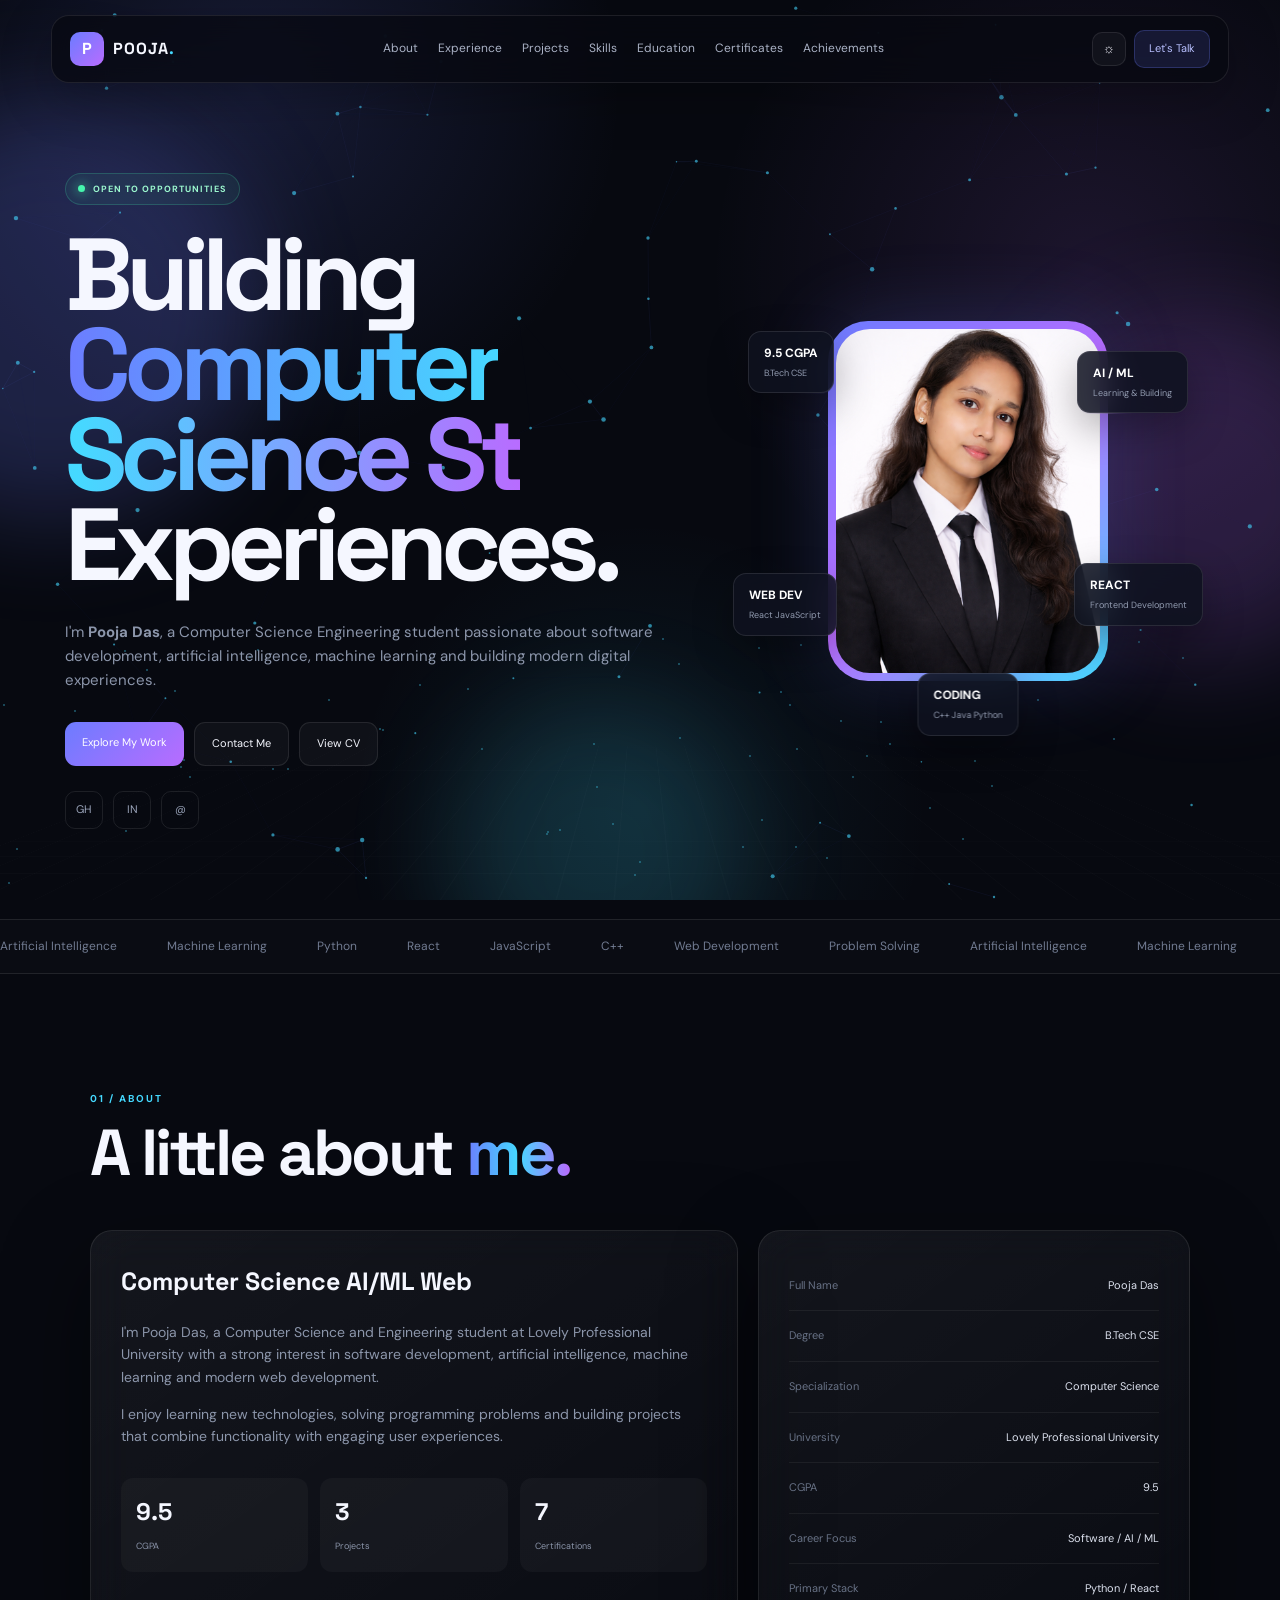
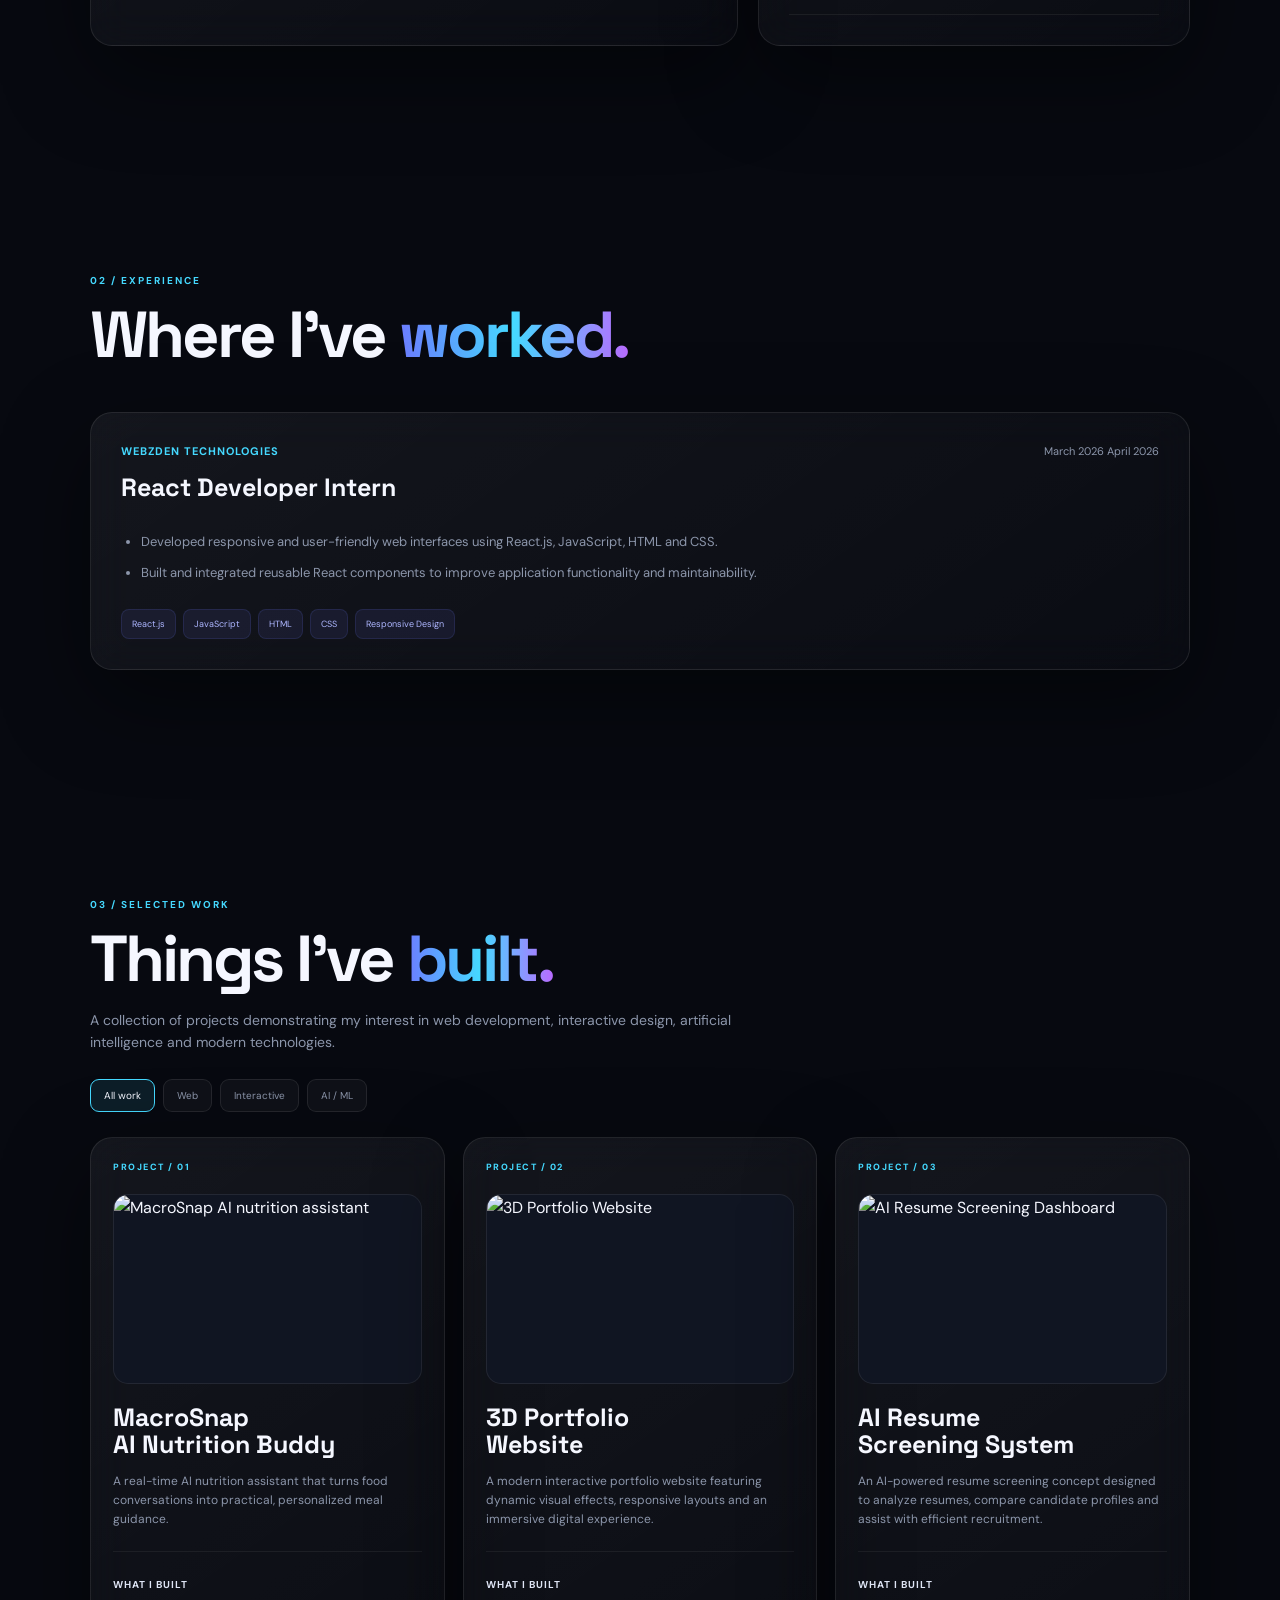
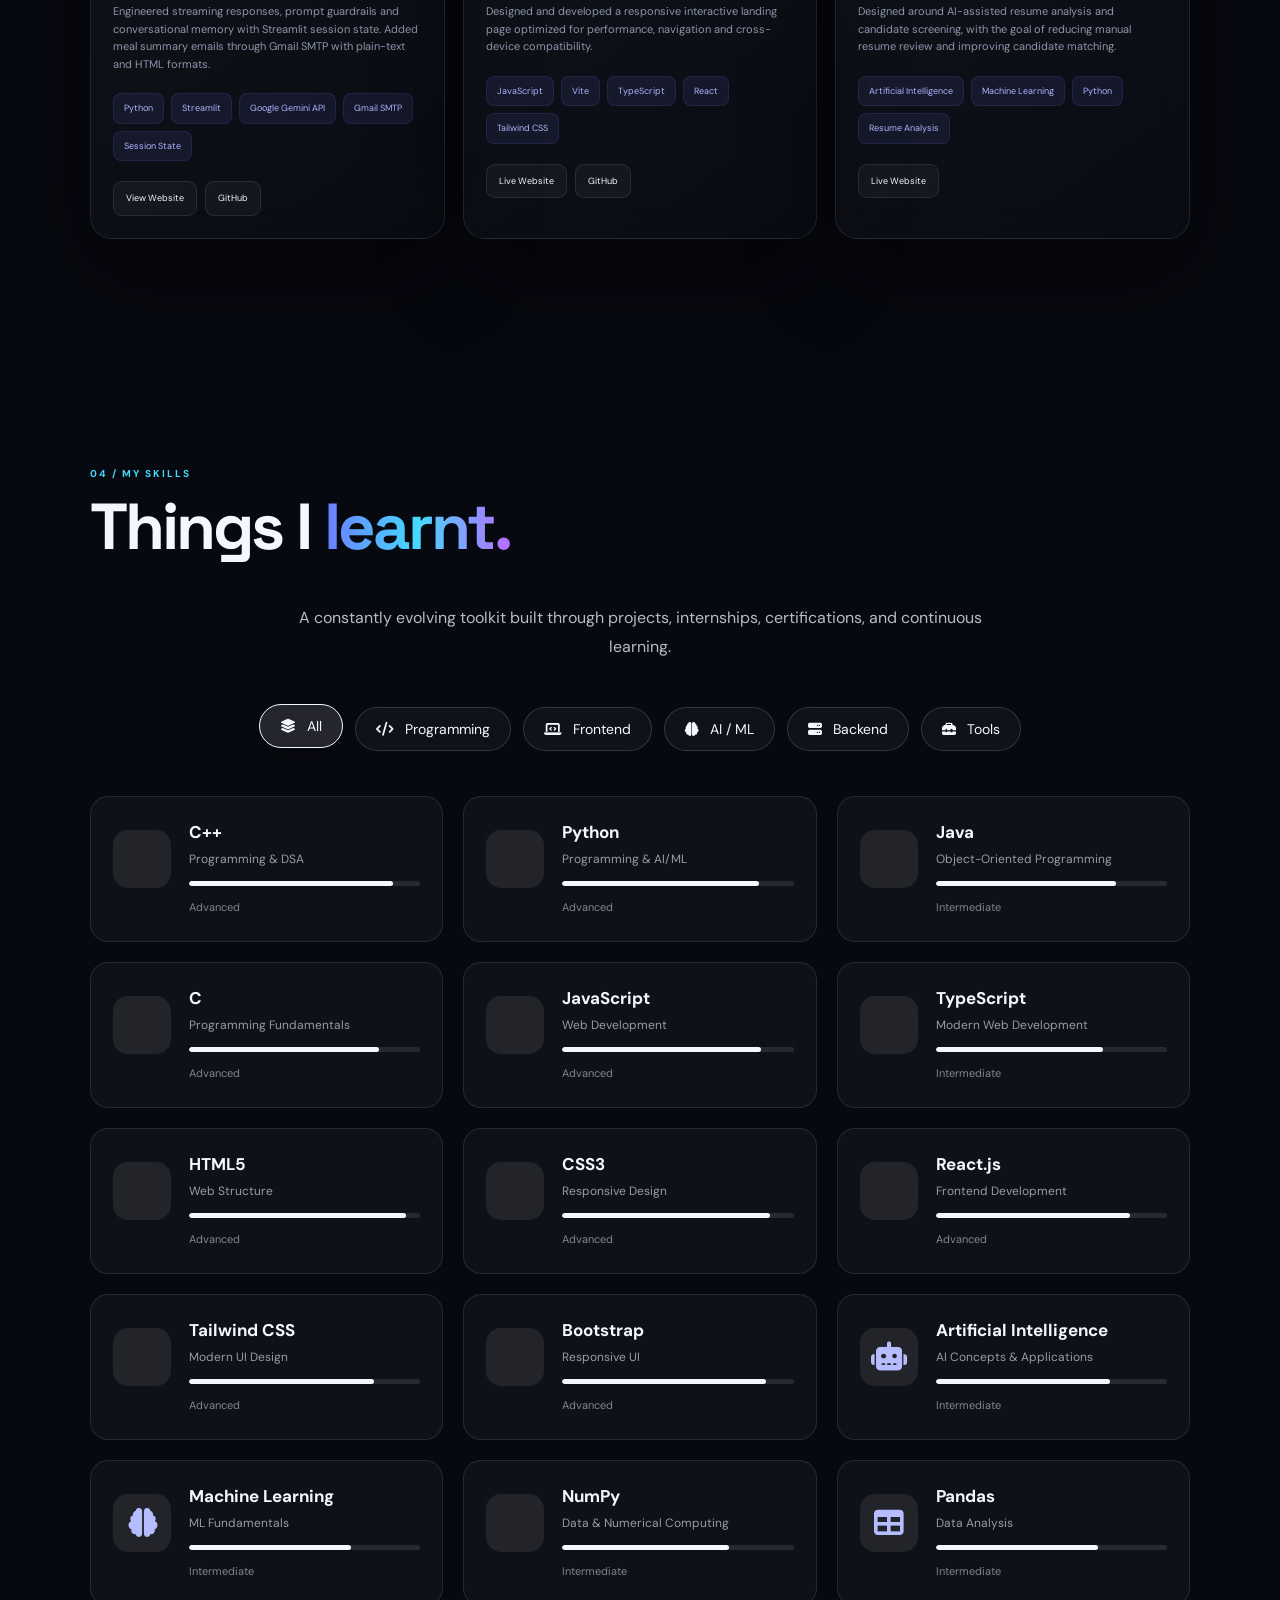
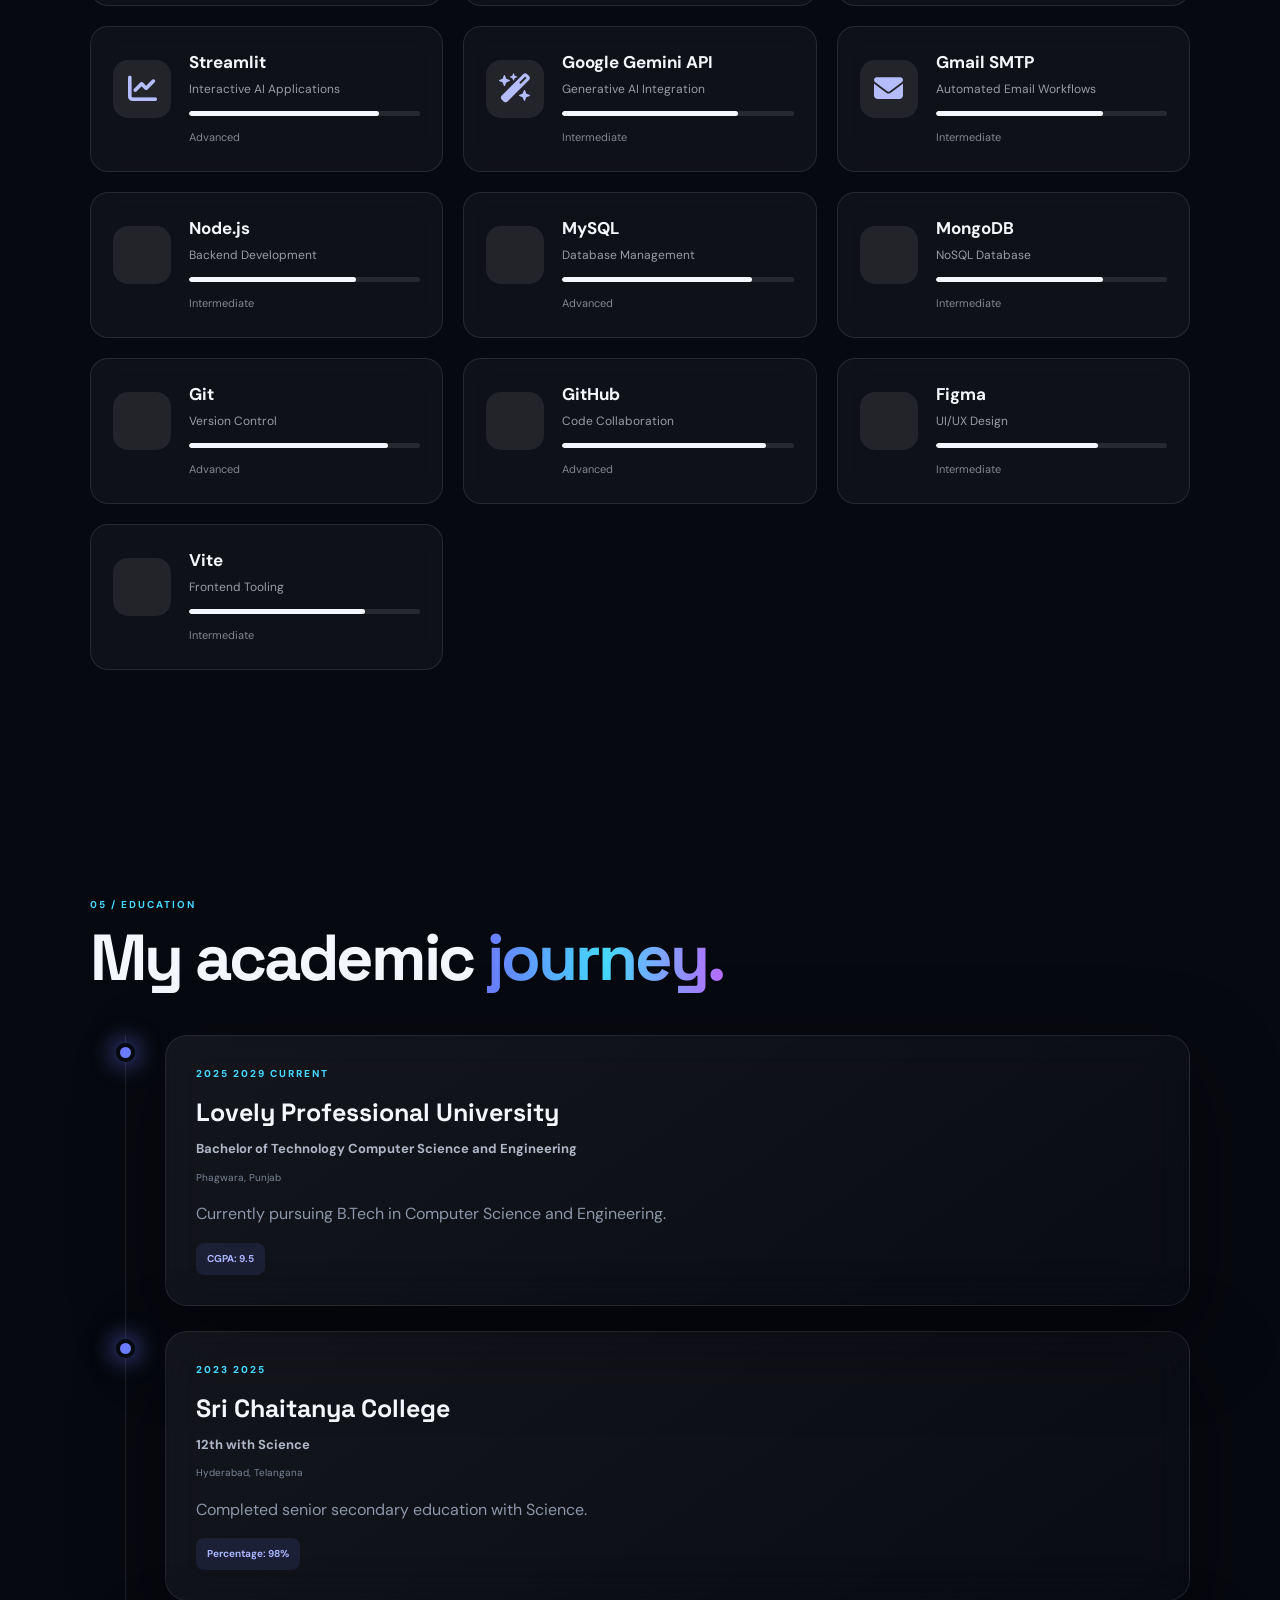
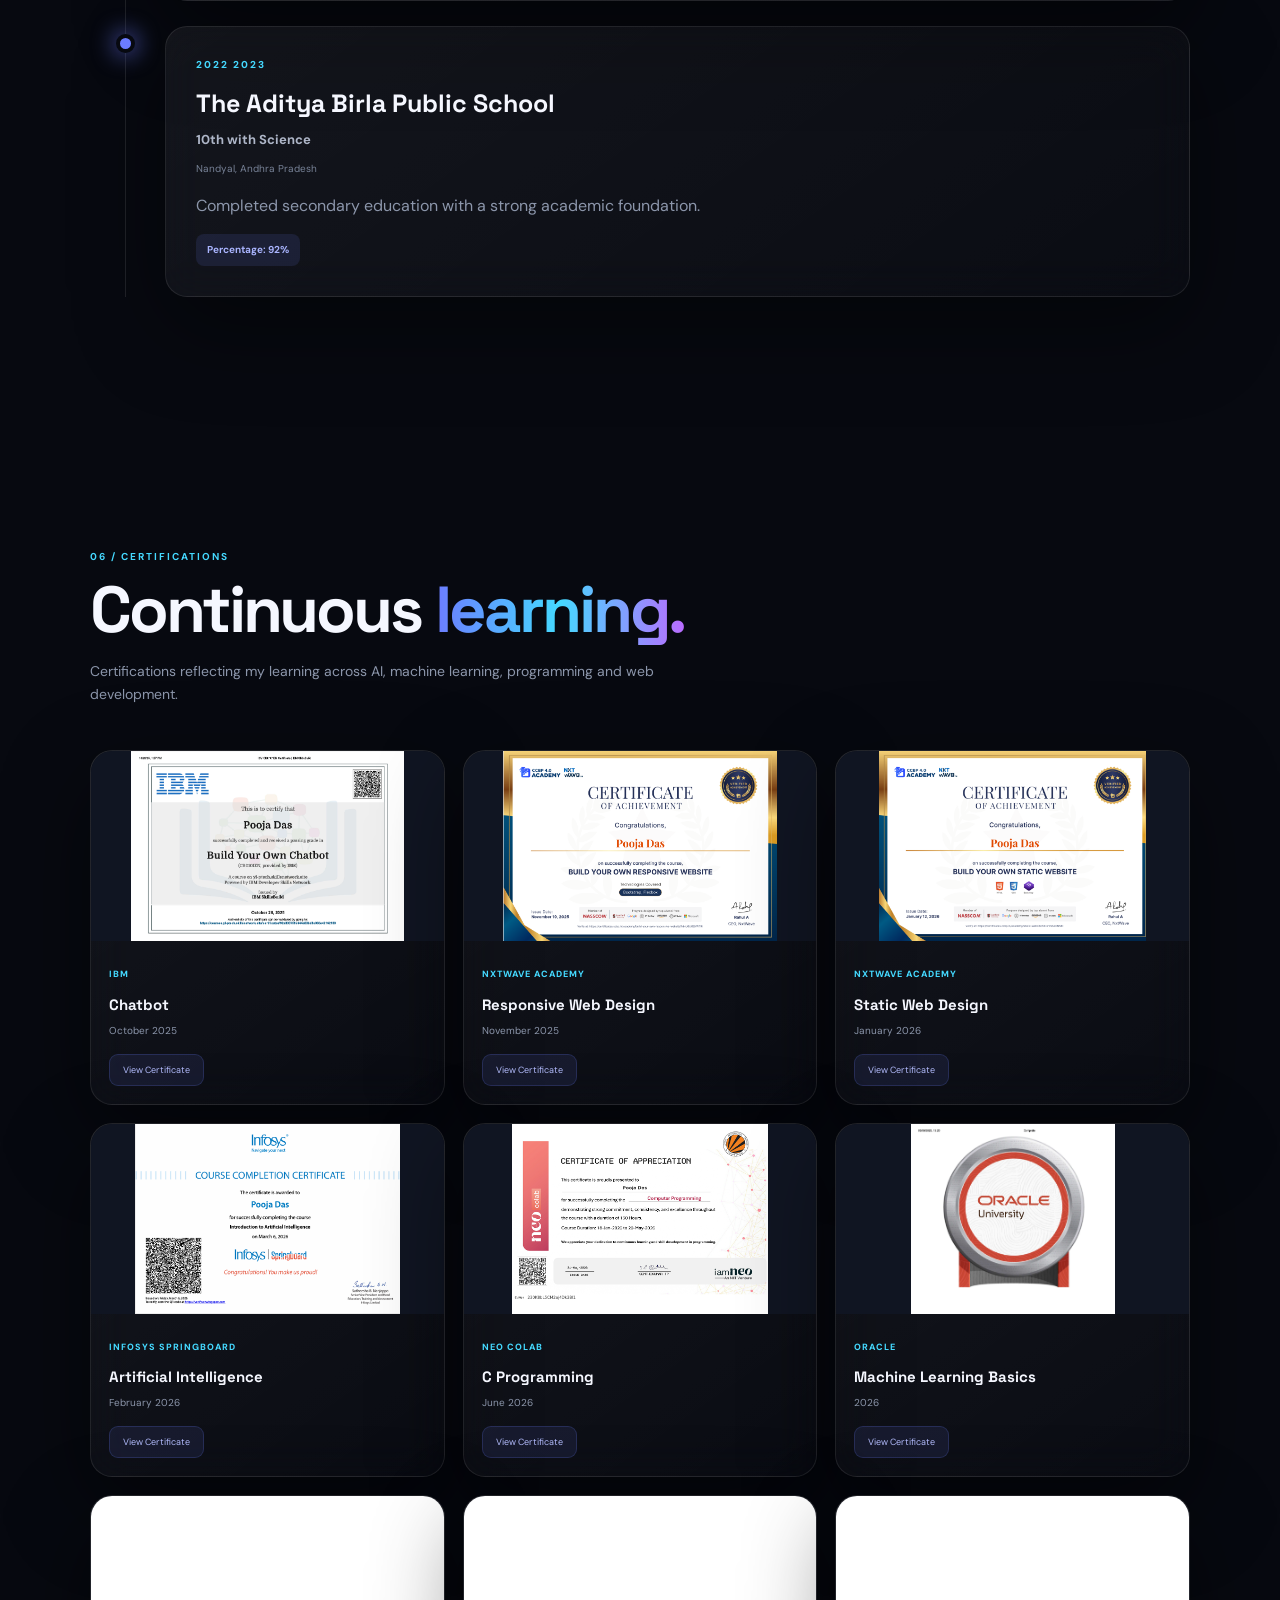
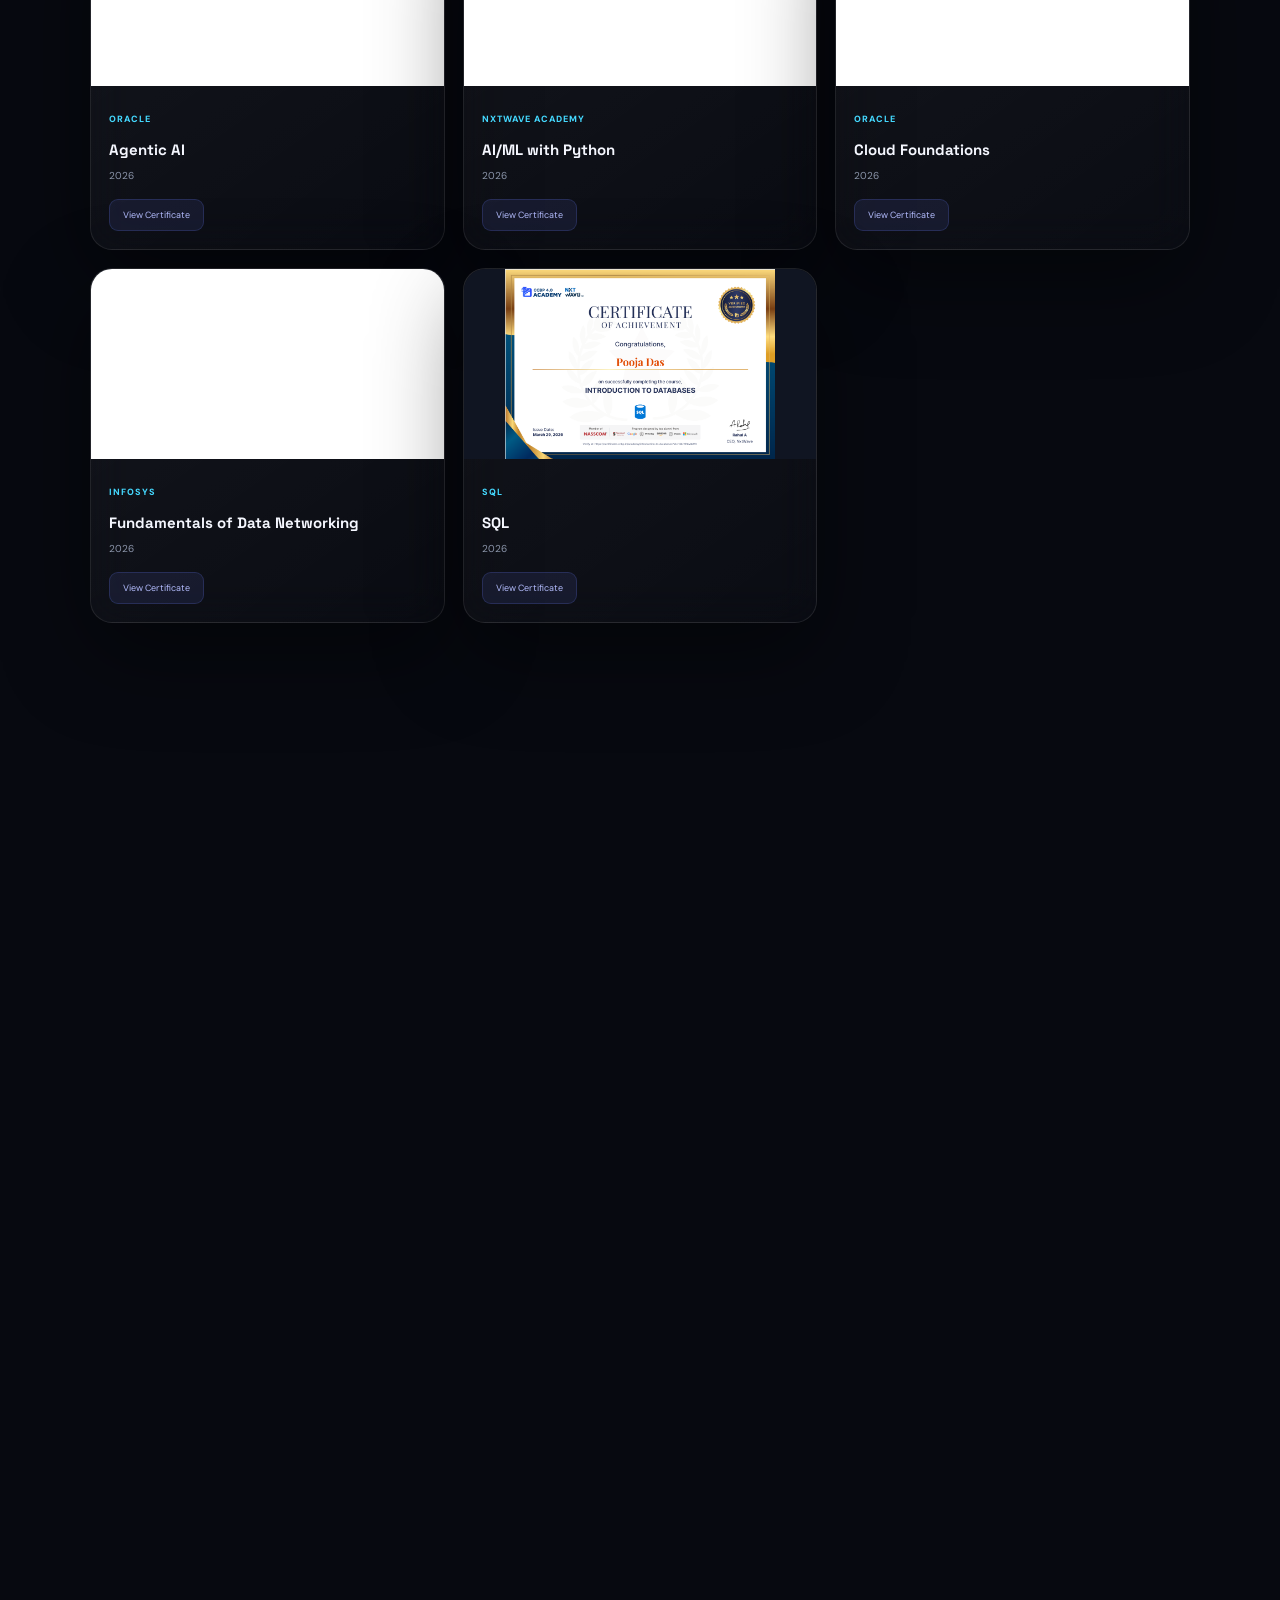
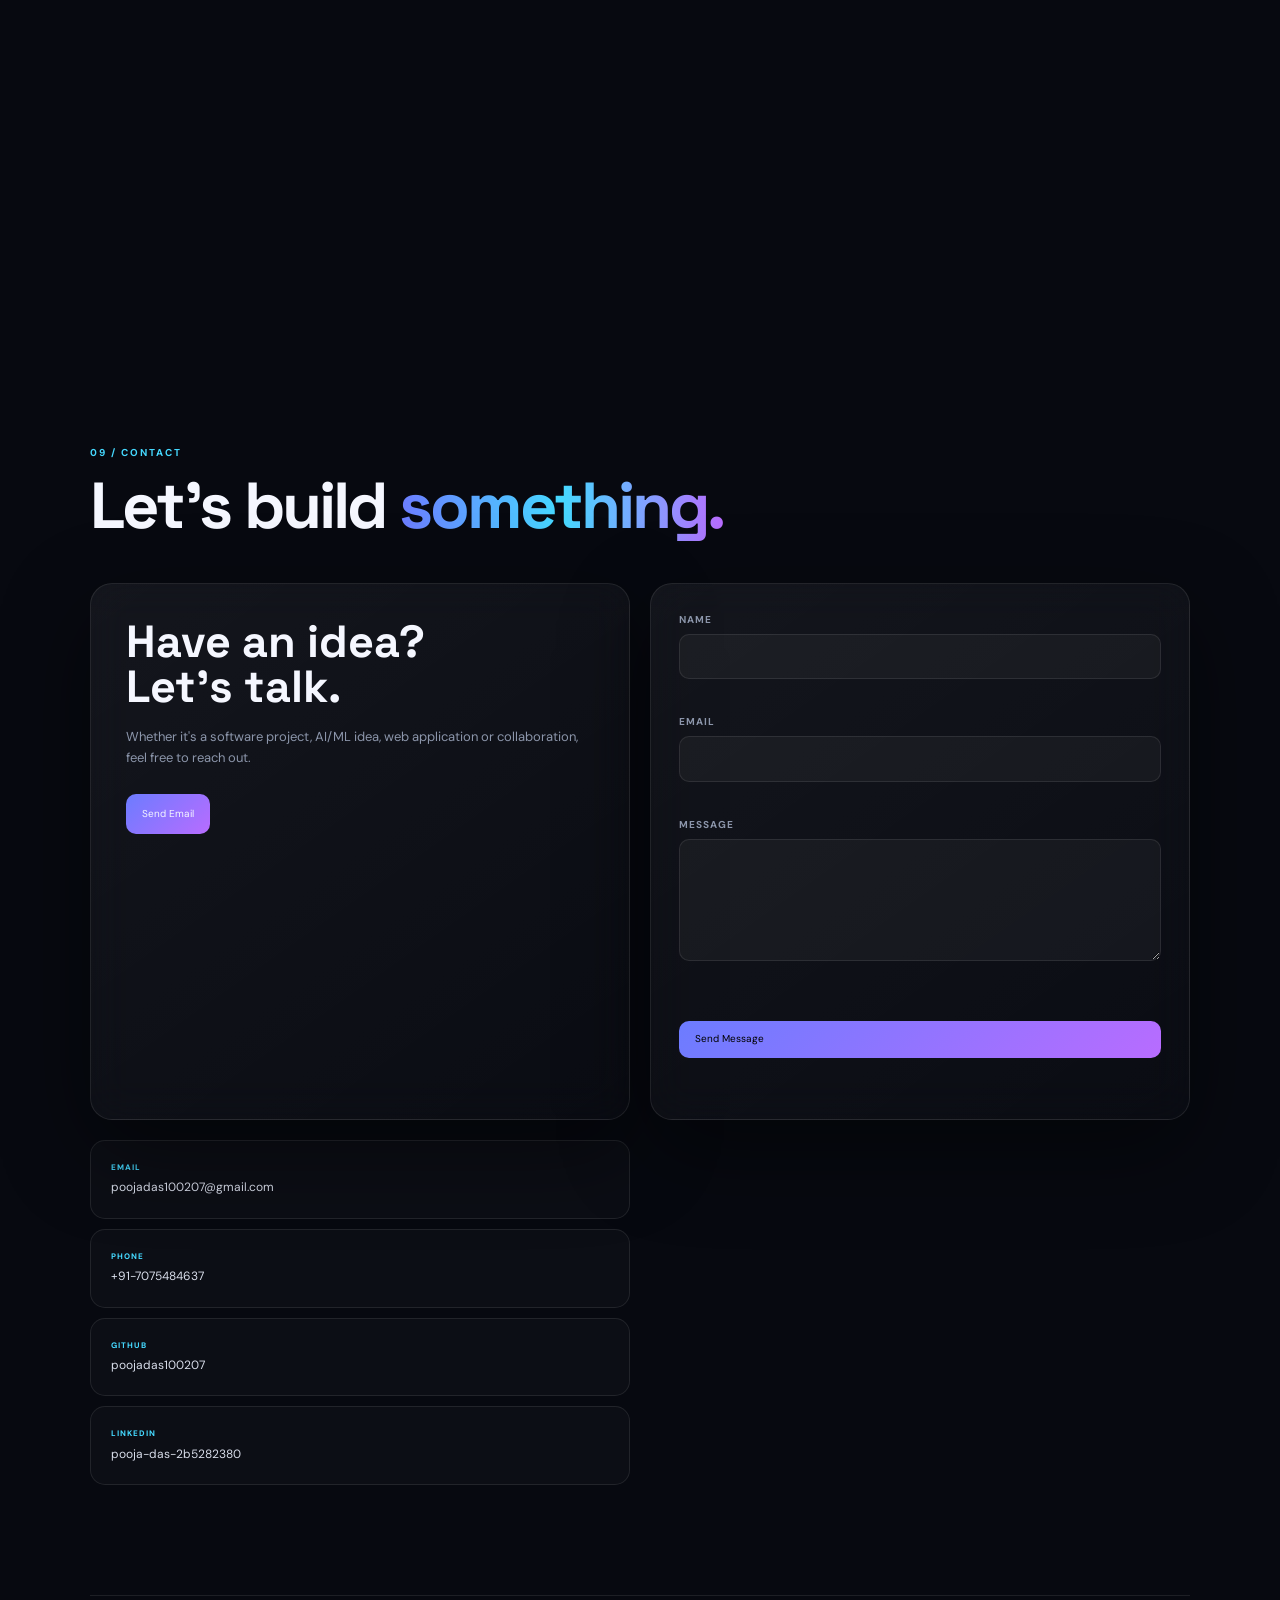
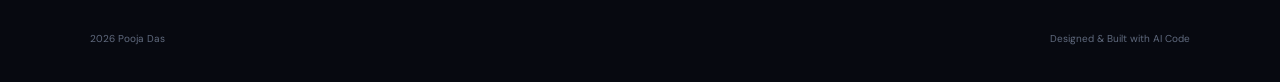
==== commit 859b1fd3: "Update portfolio content and certificates Co-authored-by: Copilot <223556219+Copilot@users.noreply.g" ====
--- a/pdportfolio.html
+++ b/pdportfolio.html
@@ -1,2451 +1,2641 @@
-<!DOCTYPE html>
-<html lang="en">
-
-<head>
-
-    <meta charset="UTF-8">
-
-    <meta
-        name="viewport"
-        content="width=device-width, initial-scale=1.0"
-    >
-
-    <title>Pooja Das | CSE Student | AI/ML & Web Developer</title>
-
-    <meta
-        name="description"
-        content="Pooja Das - Computer Science Engineering student passionate about AI, Machine Learning, Web Development and modern digital experiences."
-    >
-
-    <link
-        rel="preconnect"
-        href="https://fonts.googleapis.com"
-    >
-
-    <link
-        rel="preconnect"
-        href="https://fonts.gstatic.com"
-        crossorigin
-    >
-
-    <link
-        href="https://fonts.googleapis.com/css2?family=DM+Sans:wght@400;500;600;700&family=Space+Grotesk:wght@400;500;600;700&display=swap"
-        rel="stylesheet"
-    >
-    <link
-    rel="stylesheet"
-    href="https://cdn.jsdelivr.net/gh/devicons/devicon@latest/devicon.min.css"
-/>
-
-<link
-    rel="stylesheet"
-    href="https://cdnjs.cloudflare.com/ajax/libs/font-awesome/6.5.2/css/all.min.css"
-/>
-
-<link rel="stylesheet" href="portfolio.css">
-
-</head>
-
-
-<body>
-
-
-<!-- =====================================================
-     BACKGROUND
-===================================================== -->
-
-<div class="background">
-
-    <div class="grid"></div>
-
-    <div class="orb one"></div>
-
-    <div class="orb two"></div>
-
-    <div class="orb three"></div>
-
-</div>
-
-<canvas id="particleCanvas" class="particle-canvas" aria-hidden="true"></canvas>
-
-
-<div
-    class="particles"
-    id="particles"
-></div>
-
-
-<!-- =====================================================
-     NAVBAR
-===================================================== -->
-
-<nav>
-
-    <a
-        href="#home"
-        class="logo"
-    >
-
-        <span class="logo-symbol">
-            P
-        </span>
-
-        <span>
-            POOJA<span style="color:var(--cyan)">.</span>
-        </span>
-
-    </a>
-
-
-    <div class="nav-links">
-
-        <a href="#about">About</a>
-
-        <a href="#experience">Experience</a>
-
-        <a href="#projects">Projects</a>
-
-        <a href="#skills">Skills</a>
-
-        <a href="#education">Education</a>
-
-        <a href="#certificates">Certificates</a>
-
-        <a href="#achievements">Achievements</a>
-
-    </div>
-
-
-    <div class="nav-actions">
-
-        <button
-            type="button"
-            class="icon-button"
-            id="themeToggle"
-            aria-label="Switch to light theme"
-            title="Toggle theme"
-        >
-            Theme
-        </button>
-
-        <button
-            type="button"
-            class="menu-toggle"
-            id="menuToggle"
-            aria-label="Open navigation"
-            aria-expanded="false"
-        >
-            Menu
-        </button>
-
-        <a
-            href="#contact"
-            class="nav-button"
-        >
-            Let's Talk 
-        </a>
-
-    </div>
-
-</nav>
-
-
-<!-- =====================================================
-     HERO
-===================================================== -->
-
-<section
-    class="hero"
-    id="home"
->
-
-
-    <div class="hero-content reveal">
-
-        <div class="status">
-
-            <span class="status-dot"></span>
-
-            OPEN TO OPPORTUNITIES
-
-        </div>
-
-
-        <h1>
-
-            Building
-
-            <br>
-
-            <span class="gradient-text" id="roleText">
-                Digital
-            </span>
-
-            <br>
-
-            Experiences.
-
-        </h1>
-
-
-        <p class="hero-description">
-
-            I'm <strong>Pooja Das</strong>, a Computer Science
-            Engineering student passionate about software
-            development, artificial intelligence, machine
-            learning and building modern digital experiences.
-
-        </p>
-
-
-        <div class="hero-buttons">
-
-            <a
-                href="#projects"
-                class="btn primary"
-            >
-                Explore My Work 
-            </a>
-
-
-            <a
-                href="#contact"
-                class="btn"
-            >
-                Contact Me
-            </a>
-
-
-            <a
-                href="resume.pdf"
-                target="_blank"
-                class="btn"
-            >
-                View CV 
-            </a>
-
-        </div>
-
-
-        <div class="social-row">
-
-            <a
-                href="https://github.com/poojadas100207"
-                target="_blank"
-                class="social"
-            >
-                GH
-            </a>
-
-
-            <a
-                href="https://www.linkedin.com/in/pooja-das-2b5282380/"
-                target="_blank"
-                class="social"
-            >
-                IN
-            </a>
-
-
-            <a
-                href="mailto:poojadas100207@gmail.com"
-                class="social"
-            >
-                @
-            </a>
-
-        </div>
-
-    </div>
-
-
-    <!-- PROFILE -->
-
-    <div class="hero-profile reveal">
-
-        <div
-            class="profile-ring"
-            id="profileRing"
-        >
-
-
-            <div class="float-card float-cgpa">
-
-                <strong>
-                    9.11 CGPA
-                </strong>
-
-                B.Tech CSE
-
-            </div>
-
-
-            <div class="float-card float-ai">
-
-                <strong>
-                    AI / ML
-                </strong>
-
-                Learning & Building
-
-            </div>
-
-
-            <div class="float-card float-web">
-
-                <strong>
-                    WEB DEV
-                </strong>
-
-                React  JavaScript
-
-            </div>
-
-
-            <div class="float-card float-react">
-
-                <strong>
-                    REACT
-                </strong>
-
-                Frontend Development
-
-            </div>
-
-
-            <div class="float-card float-code">
-
-                <strong>
-                    CODING
-                </strong>
-
-                C++  Java  Python
-
-            </div>
-
-
-            <div class="profile-card">
-
-                <div class="profile-photo">
-
-                    <img
-                        src="image.png"
-                        alt="Pooja Das"
-                    >
-
-                </div>
-
-            </div>
-
-        </div>
-
-    </div>
-
-</section>
-
-
-<!-- =====================================================
-     MARQUEE
-===================================================== -->
-
-<div class="marquee">
-
-    <div class="marquee-track">
-
-        <span>
-            Artificial Intelligence <b></b>
-        </span>
-
-        <span>
-            Machine Learning <b></b>
-        </span>
-
-        <span>
-            Python <b></b>
-        </span>
-
-        <span>
-            React <b></b>
-        </span>
-
-        <span>
-            JavaScript <b></b>
-        </span>
-
-        <span>
-            C++ <b></b>
-        </span>
-
-        <span>
-            Web Development <b></b>
-        </span>
-
-        <span>
-            Problem Solving <b></b>
-        </span>
-
-        <span>
-            Artificial Intelligence <b></b>
-        </span>
-
-        <span>
-            Machine Learning <b></b>
-        </span>
-
-        <span>
-            Python <b></b>
-        </span>
-
-        <span>
-            React <b></b>
-        </span>
-
-    </div>
-
-</div>
-
-
-<!-- =====================================================
-     ABOUT
-===================================================== -->
-
-<section
-    class="section reveal"
-    id="about"
->
-
-    <div class="section-heading">
-
-        <span class="eyebrow">
-            01 / About
-        </span>
-
-        <h2>
-
-            A little about
-
-            <span class="gradient-text">
-                me.
-            </span>
-
-        </h2>
-
-    </div>
-
-
-    <div class="about-grid">
-
-
-        <div class="glass about-main">
-
-            <h3>
-                Computer Science  AI/ML  Web
-            </h3>
-
-
-            <p>
-
-                I'm Pooja Das, a Computer Science and
-                Engineering student at Lovely Professional
-                University with a strong interest in
-                software development, artificial intelligence,
-                machine learning and modern web development.
-
-            </p>
-
-
-            <p>
-
-                I enjoy learning new technologies, solving
-                programming problems and building projects
-                that combine functionality with engaging
-                user experiences.
-
-            </p>
-
-
-            <div class="about-stats">
-
-                <div class="stat">
-
-                    <strong>
-                        9.11
-                    </strong>
-
-                    <span>
-                        CGPA
-                    </span>
-
-                </div>
-
-
-                <div class="stat">
-
-                    <strong>
-                        3
-                    </strong>
-
-                    <span>
-                        Projects
-                    </span>
-
-                </div>
-
-
-                <div class="stat">
-
-                    <strong>
-                        7
-                    </strong>
-
-                    <span>
-                        Certifications
-                    </span>
-
-                </div>
-
-            </div>
-
-        </div>
-
-
-        <div class="glass about-info">
-
-            <div class="info-row">
-
-                <span>
-                    Full Name
-                </span>
-
-                <span>
-                    Pooja Das
-                </span>
-
-            </div>
-
-
-            <div class="info-row">
-
-                <span>
-                    Degree
-                </span>
-
-                <span>
-                    B.Tech CSE
-                </span>
-
-            </div>
-
-
-            <div class="info-row">
-
-                <span>
-                    Specialization
-                </span>
-
-                <span>
-                    Computer Science
-                </span>
-
-            </div>
-
-
-            <div class="info-row">
-
-                <span>
-                    University
-                </span>
-
-                <span>
-                    Lovely Professional University
-                </span>
-
-            </div>
-
-
-            <div class="info-row">
-
-                <span>
-                    CGPA
-                </span>
-
-                <span>
-                    9.11
-                </span>
-
-            </div>
-
-
-            <div class="info-row">
-
-                <span>
-                    Career Focus
-                </span>
-
-                <span>
-                    Software / AI / ML
-                </span>
-
-            </div>
-
-
-            <div class="info-row">
-
-                <span>
-                    Primary Stack
-                </span>
-
-                <span>
-                    Python / React
-                </span>
-
-            </div>
-
-        </div>
-
-    </div>
-
-</section>
-
-
-<!-- =====================================================
-     EXPERIENCE
-===================================================== -->
-
-<section
-    class="section reveal"
-    id="experience"
->
-
-    <div class="section-heading">
-
-        <span class="eyebrow">
-            02 / Experience
-        </span>
-
-        <h2>
-
-            Where I've
-
-            <span class="gradient-text">
-                worked.
-            </span>
-
-        </h2>
-
-    </div>
-
-
-    <div class="glass experience-card">
-
-        <div class="experience-top">
-
-            <div>
-
-                <div class="experience-company">
-                    Webzden Technologies
-                </div>
-
-                <h3>
-                    React Developer Intern
-                </h3>
-
-            </div>
-
-
-            <div class="experience-date">
-                March 2026  April 2026
-            </div>
-
-        </div>
-
-
-        <ul>
-
-            <li>
-                Developed responsive and user-friendly
-                web interfaces using React.js,
-                JavaScript, HTML and CSS.
-            </li>
-
-            <li>
-                Built and integrated reusable React
-                components to improve application
-                functionality and maintainability.
-            </li>
-
-        </ul>
-
-
-        <div class="tech-tags">
-
-            <span>React.js</span>
-            <span>JavaScript</span>
-            <span>HTML</span>
-            <span>CSS</span>
-            <span>Responsive Design</span>
-
-        </div>
-
-    </div>
-
-</section>
-
-
-<!-- =====================================================
-     PROJECTS
-===================================================== -->
-
-<section
-    class="section reveal"
-    id="projects"
->
-
-    <div class="section-heading">
-
-        <span class="eyebrow">
-            03 / Selected Work
-        </span>
-
-        <h2>
-
-            Things I've
-
-            <span class="gradient-text">
-                built.
-            </span>
-
-        </h2>
-
-        <p>
-
-            A collection of projects demonstrating
-            my interest in web development, interactive
-            design, artificial intelligence and modern
-            technologies.
-
-        </p>
-
-    </div>
-
-
-    <div class="project-filters" role="group" aria-label="Filter projects">
-        <button type="button" class="project-filter active" data-filter="all">All work</button>
-        <button type="button" class="project-filter" data-filter="web">Web</button>
-        <button type="button" class="project-filter" data-filter="interactive">Interactive</button>
-        <button type="button" class="project-filter" data-filter="ai">AI / ML</button>
-    </div>
-
-    <div class="project-grid">
-
-
-        <!-- =================================================
-               PROJECT 1 - MACROSNAP
-        ================================================== -->
-
-           <article class="glass project" data-category="ai interactive">
-
-            <div class="project-number">
-                PROJECT / 01
-            </div>
-
-
-            <div class="project-arrow">
-                
-            </div>
-
-
-            <a
-                href="https://macrosnap-farbrvi7u3kwl8kjspnyb4.streamlit.app/"
-                target="_blank"
-                rel="noopener noreferrer"
-                class="project-image-link"
-            >
-
-                <div class="project-image">
-
-                    <img
-                        src="https://images.unsplash.com/photo-1490645935967-10de6ba17061?auto=format&fit=crop&w=900&q=80"
-                        alt="MacroSnap AI nutrition assistant"
-                    >
-
-                    <div class="project-image-overlay">
-                        View MacroSnap 
-                    </div>
-
-                </div>
-
-            </a>
-
-
-            <h3>
-
-                MacroSnap
-
-                <br>
-
-                AI Nutrition Buddy
-
-            </h3>
-
-
-            <p>
-
-                A real-time AI nutrition assistant that
-                turns food conversations into practical,
-                personalized meal guidance.
-
-            </p>
-
-
-            <div class="project-description">
-
-                <strong>
-                    What I built
-                </strong>
-
-                <p>
-
-                    Engineered streaming responses,
-                    prompt guardrails and conversational
-                    memory with Streamlit session state.
-                    Added meal summary emails through Gmail
-                    SMTP with plain-text and HTML formats.
-
-                </p>
-
-            </div>
-
-
-            <div class="project-tags">
-
-                <span>Python</span>
-                <span>Streamlit</span>
-                <span>Google Gemini API</span>
-                <span>Gmail SMTP</span>
-                <span>Session State</span>
-
-            </div>
-
-
-            <div class="project-actions">
-
-                <a
-                    href="https://macrosnap-farbrvi7u3kwl8kjspnyb4.streamlit.app/"
-                    target="_blank"
-                    rel="noopener noreferrer"
-                    class="project-demo"
-                >
-                    View Website 
-                </a>
-
-
-                <a
-                    href="https://github.com/poojadas100207/macrosnap.git"
-                    target="_blank"
-                    rel="noopener noreferrer"
-                    class="project-demo"
-                >
-                    GitHub 
-                </a>
-
-            </div>
-
-        </article>
-
-
-        <!-- =================================================
-             PROJECT 2 - 3D PORTFOLIO
-        ================================================== -->
-
-        <article class="glass project" data-category="web interactive">
-
-            <div class="project-number">
-                PROJECT / 02
-            </div>
-
-
-            <div class="project-arrow">
-                
-            </div>
-
-
-            <a
-                href="https://preview--portfolio-depth-spark.lovable.app/"
-                target="_blank"
-                rel="noopener noreferrer"
-                class="project-image-link"
-            >
-
-                <div class="project-image">
-
-                    <img
-                        src="https://cdn.dribbble.com/userupload/42920147/file/original-dfe468a349291e97059bd55cf65feb66.png?resize=2400x1800&vertical=center"
-                        alt="3D Portfolio Website"
-                    >
-
-                    <div class="project-image-overlay">
-                        Open Portfolio 
-                    </div>
-
-                </div>
-
-            </a>
-
-
-            <h3>
-
-                3D Portfolio
-
-                <br>
-
-                Website
-
-            </h3>
-
-
-            <p>
-
-                A modern interactive portfolio website
-                featuring dynamic visual effects,
-                responsive layouts and an immersive
-                digital experience.
-
-            </p>
-
-
-            <div class="project-description">
-
-                <strong>
-                    What I built
-                </strong>
-
-                <p>
-
-                    Designed and developed a responsive
-                    interactive landing page optimized
-                    for performance, navigation and
-                    cross-device compatibility.
-
-                </p>
-
-            </div>
-
-
-            <div class="project-tags">
-
-                <span>JavaScript</span>
-                <span>Vite</span>
-                <span>TypeScript</span>
-                <span>React</span>
-                <span>Tailwind CSS</span>
-
-            </div>
-
-
-            <div class="project-actions">
-
-                <a
-                    href="https://preview--portfolio-depth-spark.lovable.app/"
-                    target="_blank"
-                    rel="noopener noreferrer"
-                    class="project-demo"
-                >
-                    Live Website 
-                </a>
-
-
-                <a
-                    href="https://github.com/poojadas100207/portfolio-depth-spark.git"
-                    target="_blank"
-                    rel="noopener noreferrer"
-                    class="project-demo"
-                >
-                    GitHub 
-                </a>
-
-            </div>
-
-        </article>
-
-
-        <!-- =================================================
-             PROJECT 3 - AI RESUME SCREENING
-        ================================================== -->
-
-        <article class="glass project" data-category="ai">
-
-            <div class="project-number">
-                PROJECT / 03
-            </div>
-
-
-            <div class="project-arrow">
-                
-            </div>
-
-
-            <a
-                href="https://resumescreening.ai/"
-                target="_blank"
-                rel="noopener noreferrer"
-                class="project-image-link"
-            >
-
-                <div class="project-image">
-
-                    <img
-                        src="https://resume-screening.com/datefeature.png"
-                        alt="AI Resume Screening Dashboard"
-                    >
-
-                    <div class="project-image-overlay">
-                        Open Resume Screening 
-                    </div>
-
-                </div>
-
-            </a>
-
-
-            <h3>
-
-                AI Resume
-
-                <br>
-
-                Screening System
-
-            </h3>
-
-
-            <p>
-
-                An AI-powered resume screening concept
-                designed to analyze resumes, compare
-                candidate profiles and assist with
-                efficient recruitment.
-
-            </p>
-
-
-            <div class="project-description">
-
-                <strong>
-                    What I built
-                </strong>
-
-                <p>
-
-                    Designed around AI-assisted resume
-                    analysis and candidate screening,
-                    with the goal of reducing manual
-                    resume review and improving candidate
-                    matching.
-
-                </p>
-
-            </div>
-
-
-            <div class="project-tags">
-
-                <span>Artificial Intelligence</span>
-                <span>Machine Learning</span>
-                <span>Python</span>
-                <span>Resume Analysis</span>
-
-            </div>
-
-
-            <div class="project-actions">
-
-                <a
-                    href="https://resumescreening.ai/"
-                    target="_blank"
-                    rel="noopener noreferrer"
-                    class="project-demo"
-                >
-                    Live Website 
-                </a>
-
-            </div>
-
-        </article>
-
-    </div>
-
-</section>
-
-
-<!-- ==================== SKILLS SECTION ==================== -->
-
-
-<section id="skills" class="section reveal">
-
-    <div class="section-heading">
-        <span class="eyebrow">
-            04 / My Skills
-        </span>
-        <h2>
-
-            Things I 
-
-            <span class="gradient-text">
-                learnt.
-            </span>
-
-        </h2>
-        
-        <div class="title-line"></div>
-    </div>
-
-    <p class="skills-intro">
-        A constantly evolving toolkit built through projects, internships,
-        certifications, and continuous learning.
-    </p>
-
-    <!-- Skill Category Navigation -->
-    <div class="skills-tabs">
-
-        <button class="skill-tab active" onclick="showSkills('all', this)">
-            <i class="fas fa-layer-group"></i>
-            All
-        </button>
-
-        <button class="skill-tab" onclick="showSkills('programming', this)">
-            <i class="fas fa-code"></i>
-            Programming
-        </button>
-
-        <button class="skill-tab" onclick="showSkills('frontend', this)">
-            <i class="fas fa-laptop-code"></i>
-            Frontend
-        </button>
-
-        <button class="skill-tab" onclick="showSkills('aiml', this)">
-            <i class="fas fa-brain"></i>
-            AI / ML
-        </button>
-
-        <button class="skill-tab" onclick="showSkills('backend', this)">
-            <i class="fas fa-server"></i>
-            Backend
-        </button>
-
-        <button class="skill-tab" onclick="showSkills('tools', this)">
-            <i class="fas fa-toolbox"></i>
-            Tools
-        </button>
-
-    </div>
-
-
-    <!-- Skills Grid -->
-    <div class="skills-grid">
-
-        <!-- C++ -->
-        <div class="skill-card programming">
-            <div class="skill-icon">
-                <i class="devicon-cplusplus-plain"></i>
-            </div>
-
-            <div class="skill-info">
-                <h3>C++</h3>
-                <p>Programming & DSA</p>
-                <div class="skill-bar">
-                    <span style="width: 88%;"></span>
-                </div>
-                <small>Advanced</small>
-            </div>
-        </div>
-
-
-        <!-- Python -->
-        <div class="skill-card programming aiml">
-            <div class="skill-icon">
-                <i class="devicon-python-plain"></i>
-            </div>
-
-            <div class="skill-info">
-                <h3>Python</h3>
-                <p>Programming & AI/ML</p>
-                <div class="skill-bar">
-                    <span style="width: 85%;"></span>
-                </div>
-                <small>Advanced</small>
-            </div>
-        </div>
-
-
-        <!-- Java -->
-        <div class="skill-card programming">
-            <div class="skill-icon">
-                <i class="devicon-java-plain"></i>
-            </div>
-
-            <div class="skill-info">
-                <h3>Java</h3>
-                <p>Object-Oriented Programming</p>
-                <div class="skill-bar">
-                    <span style="width: 78%;"></span>
-                </div>
-                <small>Intermediate</small>
-            </div>
-        </div>
-
-
-        <!-- C -->
-        <div class="skill-card programming">
-            <div class="skill-icon">
-                <i class="devicon-c-plain"></i>
-            </div>
-
-            <div class="skill-info">
-                <h3>C</h3>
-                <p>Programming Fundamentals</p>
-                <div class="skill-bar">
-                    <span style="width: 82%;"></span>
-                </div>
-                <small>Advanced</small>
-            </div>
-        </div>
-
-
-        <!-- JavaScript -->
-        <div class="skill-card programming frontend">
-            <div class="skill-icon">
-                <i class="devicon-javascript-plain"></i>
-            </div>
-
-            <div class="skill-info">
-                <h3>JavaScript</h3>
-                <p>Web Development</p>
-                <div class="skill-bar">
-                    <span style="width: 86%;"></span>
-                </div>
-                <small>Advanced</small>
-            </div>
-        </div>
-
-
-        <!-- TypeScript -->
-        <div class="skill-card frontend programming">
-            <div class="skill-icon">
-                <i class="devicon-typescript-plain"></i>
-            </div>
-
-            <div class="skill-info">
-                <h3>TypeScript</h3>
-                <p>Modern Web Development</p>
-                <div class="skill-bar">
-                    <span style="width: 72%;"></span>
-                </div>
-                <small>Intermediate</small>
-            </div>
-        </div>
-
-
-        <!-- HTML -->
-        <div class="skill-card frontend">
-            <div class="skill-icon">
-                <i class="devicon-html5-plain"></i>
-            </div>
-
-            <div class="skill-info">
-                <h3>HTML5</h3>
-                <p>Web Structure</p>
-                <div class="skill-bar">
-                    <span style="width: 94%;"></span>
-                </div>
-                <small>Advanced</small>
-            </div>
-        </div>
-
-
-        <!-- CSS -->
-        <div class="skill-card frontend">
-            <div class="skill-icon">
-                <i class="devicon-css3-plain"></i>
-            </div>
-
-            <div class="skill-info">
-                <h3>CSS3</h3>
-                <p>Responsive Design</p>
-                <div class="skill-bar">
-                    <span style="width: 90%;"></span>
-                </div>
-                <small>Advanced</small>
-            </div>
-        </div>
-
-
-        <!-- React -->
-        <div class="skill-card frontend">
-            <div class="skill-icon">
-                <i class="devicon-react-original"></i>
-            </div>
-
-            <div class="skill-info">
-                <h3>React.js</h3>
-                <p>Frontend Development</p>
-                <div class="skill-bar">
-                    <span style="width: 84%;"></span>
-                </div>
-                <small>Advanced</small>
-            </div>
-        </div>
-
-
-        <!-- Tailwind -->
-        <div class="skill-card frontend">
-            <div class="skill-icon">
-                <i class="devicon-tailwindcss-original"></i>
-            </div>
-
-            <div class="skill-info">
-                <h3>Tailwind CSS</h3>
-                <p>Modern UI Design</p>
-                <div class="skill-bar">
-                    <span style="width: 80%;"></span>
-                </div>
-                <small>Advanced</small>
-            </div>
-        </div>
-
-
-        <!-- Bootstrap -->
-        <div class="skill-card frontend">
-            <div class="skill-icon">
-                <i class="devicon-bootstrap-plain"></i>
-            </div>
-
-            <div class="skill-info">
-                <h3>Bootstrap</h3>
-                <p>Responsive UI</p>
-                <div class="skill-bar">
-                    <span style="width: 88%;"></span>
-                </div>
-                <small>Advanced</small>
-            </div>
-        </div>
-
-
-        <!-- Python AI/ML -->
-        <div class="skill-card aiml">
-            <div class="skill-icon">
-                <i class="fas fa-robot"></i>
-            </div>
-
-            <div class="skill-info">
-                <h3>Artificial Intelligence</h3>
-                <p>AI Concepts & Applications</p>
-                <div class="skill-bar">
-                    <span style="width: 75%;"></span>
-                </div>
-                <small>Intermediate</small>
-            </div>
-        </div>
-
-
-        <!-- Machine Learning -->
-        <div class="skill-card aiml">
-            <div class="skill-icon">
-                <i class="fas fa-brain"></i>
-            </div>
-
-            <div class="skill-info">
-                <h3>Machine Learning</h3>
-                <p>ML Fundamentals</p>
-                <div class="skill-bar">
-                    <span style="width: 70%;"></span>
-                </div>
-                <small>Intermediate</small>
-            </div>
-        </div>
-
-
-        <!-- NumPy -->
-        <div class="skill-card aiml">
-            <div class="skill-icon">
-                <i class="devicon-numpy-plain"></i>
-            </div>
-
-            <div class="skill-info">
-                <h3>NumPy</h3>
-                <p>Data & Numerical Computing</p>
-                <div class="skill-bar">
-                    <span style="width: 72%;"></span>
-                </div>
-                <small>Intermediate</small>
-            </div>
-        </div>
-
-
-        <!-- Pandas -->
-        <div class="skill-card aiml">
-            <div class="skill-icon">
-                <i class="fas fa-table"></i>
-            </div>
-
-            <div class="skill-info">
-                <h3>Pandas</h3>
-                <p>Data Analysis</p>
-                <div class="skill-bar">
-                    <span style="width: 70%;"></span>
-                </div>
-                <small>Intermediate</small>
-            </div>
-        </div>
-
-
-        <!-- Streamlit -->
-        <div class="skill-card aiml tools">
-            <div class="skill-icon">
-                <i class="fas fa-chart-line"></i>
-            </div>
-
-            <div class="skill-info">
-                <h3>Streamlit</h3>
-                <p>Interactive AI Applications</p>
-                <div class="skill-bar">
-                    <span style="width: 82%;"></span>
-                </div>
-                <small>Advanced</small>
-            </div>
-        </div>
-
-
-        <!-- Gemini API -->
-        <div class="skill-card aiml">
-            <div class="skill-icon">
-                <i class="fas fa-wand-magic-sparkles"></i>
-            </div>
-
-            <div class="skill-info">
-                <h3>Google Gemini API</h3>
-                <p>Generative AI Integration</p>
-                <div class="skill-bar">
-                    <span style="width: 76%;"></span>
-                </div>
-                <small>Intermediate</small>
-            </div>
-        </div>
-
-
-        <!-- Gmail SMTP -->
-        <div class="skill-card backend tools">
-            <div class="skill-icon">
-                <i class="fas fa-envelope"></i>
-            </div>
-
-            <div class="skill-info">
-                <h3>Gmail SMTP</h3>
-                <p>Automated Email Workflows</p>
-                <div class="skill-bar">
-                    <span style="width: 72%;"></span>
-                </div>
-                <small>Intermediate</small>
-            </div>
-        </div>
-
-
-        <!-- Node -->
-        <div class="skill-card backend">
-            <div class="skill-icon">
-                <i class="devicon-nodejs-plain"></i>
-            </div>
-
-            <div class="skill-info">
-                <h3>Node.js</h3>
-                <p>Backend Development</p>
-                <div class="skill-bar">
-                    <span style="width: 72%;"></span>
-                </div>
-                <small>Intermediate</small>
-            </div>
-        </div>
-
-
-        <!-- MySQL -->
-        <div class="skill-card backend tools">
-            <div class="skill-icon">
-                <i class="devicon-mysql-plain"></i>
-            </div>
-
-            <div class="skill-info">
-                <h3>MySQL</h3>
-                <p>Database Management</p>
-                <div class="skill-bar">
-                    <span style="width: 82%;"></span>
-                </div>
-                <small>Advanced</small>
-            </div>
-        </div>
-
-
-        <!-- MongoDB -->
-        <div class="skill-card backend">
-            <div class="skill-icon">
-                <i class="devicon-mongodb-plain"></i>
-            </div>
-
-            <div class="skill-info">
-                <h3>MongoDB</h3>
-                <p>NoSQL Database</p>
-                <div class="skill-bar">
-                    <span style="width: 72%;"></span>
-                </div>
-                <small>Intermediate</small>
-            </div>
-        </div>
-
-
-        <!-- Git -->
-        <div class="skill-card tools">
-            <div class="skill-icon">
-                <i class="devicon-git-plain"></i>
-            </div>
-
-            <div class="skill-info">
-                <h3>Git</h3>
-                <p>Version Control</p>
-                <div class="skill-bar">
-                    <span style="width: 86%;"></span>
-                </div>
-                <small>Advanced</small>
-            </div>
-        </div>
-
-
-        <!-- GitHub -->
-        <div class="skill-card tools">
-            <div class="skill-icon">
-                <i class="devicon-github-original"></i>
-            </div>
-
-            <div class="skill-info">
-                <h3>GitHub</h3>
-                <p>Code Collaboration</p>
-                <div class="skill-bar">
-                    <span style="width: 88%;"></span>
-                </div>
-                <small>Advanced</small>
-            </div>
-        </div>
-
-
-        <!-- Figma -->
-        <div class="skill-card tools">
-            <div class="skill-icon">
-                <i class="devicon-figma-plain"></i>
-            </div>
-
-            <div class="skill-info">
-                <h3>Figma</h3>
-                <p>UI/UX Design</p>
-                <div class="skill-bar">
-                    <span style="width: 70%;"></span>
-                </div>
-                <small>Intermediate</small>
-            </div>
-        </div>
-
-
-        <!-- Vite -->
-        <div class="skill-card tools frontend">
-            <div class="skill-icon">
-                <i class="devicon-vitejs-plain"></i>
-            </div>
-
-            <div class="skill-info">
-                <h3>Vite</h3>
-                <p>Frontend Tooling</p>
-                <div class="skill-bar">
-                    <span style="width: 76%;"></span>
-                </div>
-                <small>Intermediate</small>
-            </div>
-        </div>
-
-    </div>
-
-</section>
-
-
-<!-- =====================================================
-     EDUCATION
-===================================================== -->
-
-<section
-    class="section reveal"
-    id="education"
->
-
-    <div class="section-heading">
-
-        <span class="eyebrow">
-            05 / Education
-        </span>
-
-        <h2>
-
-            My academic
-
-            <span class="gradient-text">
-                journey.
-            </span>
-
-        </h2>
-
-    </div>
-
-
-    <div class="timeline">
-
-
-        <!-- LPU -->
-
-        <div class="timeline-item">
-
-            <div class="timeline-dot"></div>
-
-            <div class="glass timeline-card">
-
-                <div class="timeline-year">
-                    2025  2029  CURRENT
-                </div>
-
-                <h3>
-                    Lovely Professional University
-                </h3>
-
-                <h4>
-                    Bachelor of Technology 
-                    Computer Science and Engineering
-                </h4>
-
-                <span class="timeline-location">
-                     Phagwara, Punjab
-                </span>
-
-                <p>
-                    Currently pursuing B.Tech in
-                    Computer Science and Engineering.
-                </p>
-
-                <span class="score">
-                    CGPA: 9.11
-                </span>
-
-            </div>
-
-        </div>
-
-
-        <!-- SRI CHAITANYA -->
-
-        <div class="timeline-item">
-
-            <div class="timeline-dot"></div>
-
-            <div class="glass timeline-card">
-
-                <div class="timeline-year">
-                    2023  2025
-                </div>
-
-                <h3>
-                    Sri Chaitanya College
-                </h3>
-
-                <h4>
-                    12th with Science
-                </h4>
-
-                <span class="timeline-location">
-                     Hyderabad, Telangana
-                </span>
-
-                <p>
-                    Completed senior secondary
-                    education with Science.
-                </p>
-
-                <span class="score">
-                    Percentage: 97.3%
-                </span>
-
-            </div>
-
-        </div>
-
-
-        <!-- ADITYA BIRLA -->
-
-        <div class="timeline-item">
-
-            <div class="timeline-dot"></div>
-
-            <div class="glass timeline-card">
-
-                <div class="timeline-year">
-                    2022  2023
-                </div>
-
-                <h3>
-                    The Aditya Birla Public School
-                </h3>
-
-                <h4>
-                    10th with Science
-                </h4>
-
-                <span class="timeline-location">
-                     Nandyal, Andhra Pradesh
-                </span>
-
-                <p>
-                    Completed secondary education
-                    with a strong academic foundation.
-                </p>
-
-                <span class="score">
-                    Percentage: 92%
-                </span>
-
-            </div>
-
-        </div>
-
-    </div>
-
-</section>
-
-
-<!-- =====================================================
-     CERTIFICATES
-===================================================== -->
-
-<section
-    class="section reveal"
-    id="certificates"
->
-
-    <div class="section-heading">
-
-        <span class="eyebrow">
-            06 / Certifications
-        </span>
-
-        <h2>
-
-            Continuous
-
-            <span class="gradient-text">
-                learning.
-            </span>
-
-        </h2>
-
-        <p>
-
-            Certifications reflecting my learning
-            across AI, machine learning, programming
-            and web development.
-
-        </p>
-
-    </div>
-
-
-    <div class="certificate-grid">
-
-
-        <!-- CHATBOT -->
-
-        <article class="glass certificate">
-
-            <div
-                class="certificate-image"
-                onclick="openCertificate('chatbot.png')"
-            >
-
-                <img
-                    src="chatbot.png"
-                    alt="Chatbot IBM Certificate"
-                >
-
-            </div>
-
-            <div class="certificate-info">
-
-                <small>
-                    IBM
-                </small>
-
-                <h3>
-                    Chatbot
-                </h3>
-
-                <p>
-                    October 2025
-                </p>
-
-                <button
-                    type="button"
-                    class="certificate-button"
-                    onclick="openCertificate('chatbot.png')"
-                >
-                    View Certificate 
-                </button>
-
-            </div>
-
-        </article>
-
-
-        <!-- RESPONSIVE -->
-
-        <article class="glass certificate">
-
-            <div
-                class="certificate-image"
-                onclick="openCertificate('responsive.png')"
-            >
-
-                <img
-                    src="responsive.png"
-                    alt="Responsive Web Design Certificate"
-                >
-
-            </div>
-
-            <div class="certificate-info">
-
-                <small>
-                    NxtWave Academy
-                </small>
-
-                <h3>
-                    Responsive Web Design
-                </h3>
-
-                <p>
-                    November 2025
-                </p>
-
-                <button
-                    type="button"
-                    class="certificate-button"
-                    onclick="openCertificate('responsive.png')"
-                >
-                    View Certificate 
-                </button>
-
-            </div>
-
-        </article>
-
-
-        <!-- STATIC -->
-
-        <article class="glass certificate">
-
-            <div
-                class="certificate-image"
-                onclick="openCertificate('static.png')"
-            >
-
-                <img
-                    src="static.png"
-                    alt="Static Web Design Certificate"
-                >
-
-            </div>
-
-            <div class="certificate-info">
-
-                <small>
-                    NxtWave Academy
-                </small>
-
-                <h3>
-                    Static Web Design
-                </h3>
-
-                <p>
-                    January 2026
-                </p>
-
-                <button
-                    type="button"
-                    class="certificate-button"
-                    onclick="openCertificate('static.png')"
-                >
-                    View Certificate 
-                </button>
-
-            </div>
-
-        </article>
-
-
-        <!-- ARTIFICIAL INTELLIGENCE -->
-
-        <article class="glass certificate">
-
-            <div
-                class="certificate-image"
-                onclick="openCertificate('ai certificate.png')"
-            >
-
-                <img
-                    src="ai certificate.png"
-                    alt="Artificial Intelligence Certificate"
-                >
-
-            </div>
-
-            <div class="certificate-info">
-
-                <small>
-                    Infosys Springboard
-                </small>
-
-                <h3>
-                    Artificial Intelligence
-                </h3>
-
-                <p>
-                    February 2026
-                </p>
-
-                <button
-                    type="button"
-                    class="certificate-button"
-                    onclick="openCertificate('ai certificate.png')"
-                >
-                    View Certificate 
-                </button>
-
-            </div>
-
-        </article>
-
-
-        <!-- C PROGRAMMING -->
-
-        <article class="glass certificate">
-
-            <div
-                class="certificate-image"
-                onclick="openCertificate('c programming.png')"
-            >
-
-                <img
-                    src="c programming.png"
-                    alt="C Programming Certificate"
-                >
-
-            </div>
-
-            <div class="certificate-info">
-
-                <small>
-                    Neo Colab
-                </small>
-
-                <h3>
-                    C Programming
-                </h3>
-
-                <p>
-                    June 2026
-                </p>
-
-                <button
-                    type="button"
-                    class="certificate-button"
-                    onclick="openCertificate('c programming.png')"
-                >
-                    View Certificate 
-                </button>
-
-            </div>
-
-        </article>
-
-
-        <!-- ORACLE -->
-
-        <article class="glass certificate">
-
-            <div
-                class="certificate-image"
-                onclick="openCertificate('oracle.png')"
-            >
-
-                <img
-                    src="oracle.png"
-                    alt="Machine Learning Basics Certificate"
-                >
-
-            </div>
-
-            <div class="certificate-info">
-
-                <small>
-                    Oracle
-                </small>
-
-                <h3>
-                    Machine Learning Basics
-                </h3>
-
-                <p>
-                    2026
-                </p>
-
-                <button
-                    type="button"
-                    class="certificate-button"
-                    onclick="openCertificate('oracle.png')"
-                >
-                    View Certificate 
-                </button>
-
-            </div>
-
-        </article>
-
-
-        <!-- SQL -->
-
-        <article class="glass certificate">
-
-            <div
-                class="certificate-image"
-                onclick="openCertificate('sql.png')"
-            >
-
-                <img
-                    src="sql.png"
-                    alt="SQL Certificate"
-                >
-
-            </div>
-
-            <div class="certificate-info">
-
-                <small>
-                    SQL
-                </small>
-
-                <h3>
-                    SQL
-                </h3>
-
-                <p>
-                    2026
-                </p>
-
-                <button
-                    type="button"
-                    class="certificate-button"
-                    onclick="openCertificate('sql.png')"
-                >
-                    View Certificate 
-                </button>
-
-            </div>
-
-        </article>
-
-    </div>
-
-</section>
-
-
-<!-- =====================================================
-     ACHIEVEMENTS
-===================================================== -->
-
-<section
-    class="section reveal"
-    id="achievements"
->
-
-    <div class="section-heading">
-
-        <span class="eyebrow">
-            07 / Achievements
-        </span>
-
-        <h2>
-
-            Competitive
-
-            <span class="gradient-text">
-                edge.
-            </span>
-
-        </h2>
-
-    </div>
-
-
-    <div class="achievement-grid">
-
-
-        <div class="glass achievement">
-
-            <div class="achievement-number">
-                AWARD
-            </div>
-
-            <h3>
-                Secured Excellence Award
-            </h3>
-
-            <p>
-
-                Recognized among 21K+ participants
-                in the Oracle course.
-
-            </p>
-
-            <span class="achievement-label">
-                Oracle Course
-            </span>
-
-        </div>
-
-
-        <div class="glass achievement">
-
-            <div class="achievement-number">
-                #557
-            </div>
-
-            <h3>
-                CodeChef Global Ranking
-            </h3>
-
-            <p>
-
-                Attained a prominent global ranking
-                of 557th among 4K+ participants.
-
-            </p>
-
-            <span class="achievement-label">
-                CodeChef  Starters 76 Div3
-            </span>
-
-        </div>
-
-    </div>
-
-</section>
-
-
-<!-- =====================================================
-     RESUME
-===================================================== -->
-
-<section
-    class="section cv-section reveal"
->
-
-    <div class="cv">
-
-        <div class="cv-content">
-
-            <div class="cv-label">
-                08 / RESUME
-            </div>
-
-            <h2>
-
-                A snapshot of
-
-                <br>
-
-                <span class="gradient-text">
-                    what I can build.
-                </span>
-
-            </h2>
-
-            <p>
-
-                Explore my complete resume covering
-                education, experience, projects,
-                certifications, skills and achievements.
-
-            </p>
-
-            <a
-                href="resume.pdf"
-                target="_blank"
-                class="cv-button"
-            >
-                Open My CV 
-            </a>
-
-        </div>
-
-    </div>
-
-</section>
-
-
-<!-- =====================================================
-     CONTACT
-===================================================== -->
-
-<section
-    class="section reveal"
-    id="contact"
->
-
-    <div class="section-heading">
-
-        <span class="eyebrow">
-            09 / Contact
-        </span>
-
-        <h2>
-
-            Let's build
-
-            <span class="gradient-text">
-                something.
-            </span>
-
-        </h2>
-
-    </div>
-
-
-    <div class="contact-grid">
-
-
-        <div class="glass contact-main">
-
-            <h2>
-
-                Have an idea?
-
-                <br>
-
-                Let's talk.
-
-            </h2>
-
-            <p>
-
-                Whether it's a software project,
-                AI/ML idea, web application or
-                collaboration, feel free to reach out.
-
-            </p>
-
-            <a
-                href="mailto:poojadas100207@gmail.com"
-                class="contact-button"
-            >
-                Send Email
-            </a>
-
-        </div>
-
-
-        <form class="glass contact-form" id="contactForm" novalidate>
-
-            <div class="form-field">
-                <label for="contactName">Name</label>
-                <input id="contactName" name="name" type="text" autocomplete="name" required>
-                <small class="field-error" data-error-for="contactName"></small>
-            </div>
-
-            <div class="form-field">
-                <label for="contactEmail">Email</label>
-                <input id="contactEmail" name="email" type="email" autocomplete="email" required>
-                <small class="field-error" data-error-for="contactEmail"></small>
-            </div>
-
-            <div class="form-field">
-                <label for="contactMessage">Message</label>
-                <textarea id="contactMessage" name="message" rows="5" required></textarea>
-                <small class="field-error" data-error-for="contactMessage"></small>
-            </div>
-
-            <button type="submit" class="contact-button form-submit">Send Message</button>
-            <p class="form-status" id="formStatus" role="status" aria-live="polite"></p>
-
-        </form>
-
-        <div class="contact-links">
-
-
-            <a
-                href="mailto:poojadas100207@gmail.com"
-                class="contact-link"
-            >
-
-                <div>
-
-                    <span class="contact-label">
-                        EMAIL
-                    </span>
-
-                    <span class="contact-value">
-                        poojadas100207@gmail.com
-                    </span>
-
-                </div>
-
-                <span></span>
-
-            </a>
-
-
-            <a
-                href="tel:+917075484637"
-                class="contact-link"
-            >
-
-                <div>
-
-                    <span class="contact-label">
-                        PHONE
-                    </span>
-
-                    <span class="contact-value">
-                        +91-7075484637
-                    </span>
-
-                </div>
-
-                <span></span>
-
-            </a>
-
-
-            <a
-                href="https://github.com/poojadas100207"
-                target="_blank"
-                class="contact-link"
-            >
-
-                <div>
-
-                    <span class="contact-label">
-                        GITHUB
-                    </span>
-
-                    <span class="contact-value">
-                        poojadas100207
-                    </span>
-
-                </div>
-
-                <span></span>
-
-            </a>
-
-
-            <a
-                href="https://www.linkedin.com/in/pooja-das-2b5282380/"
-                target="_blank"
-                class="contact-link"
-            >
-
-                <div>
-
-                    <span class="contact-label">
-                        LINKEDIN
-                    </span>
-
-                    <span class="contact-value">
-                        pooja-das-2b5282380
-                    </span>
-
-                </div>
-
-                <span></span>
-
-            </a>
-
-        </div>
-
-    </div>
-
-</section>
-
-
-<!-- =====================================================
-     FOOTER
-===================================================== -->
-
-<footer>
-
-    <span>
-         2026 Pooja Das
-    </span>
-
-    <span>
-        Designed & Built with AI  Code
-    </span>
-
-</footer>
-
-<button
-    type="button"
-    class="back-to-top"
-    id="backToTop"
-    aria-label="Back to top"
-    title="Back to top"
->
-    
-</button>
-
-
-<!-- =====================================================
-     CERTIFICATE MODAL
-===================================================== -->
-
-<div
-    id="certificateModal"
-    class="certificate-modal"
->
-
-    <span
-        class="certificate-close"
-        onclick="closeCertificate()"
-    >
-        &times;
-    </span>
-
-
-    <img
-        id="certificateModalImage"
-        class="certificate-modal-image"
-        alt="Certificate"
-    >
-
-</div>
-
-
-<!-- =====================================================
-     JAVASCRIPT
-===================================================== -->
-
-<script src="portfolio.js"></script>
-
-
-</body>
-
+<!DOCTYPE html>
+<html lang="en">
+
+<head>
+
+    <meta charset="UTF-8">
+
+    <meta
+        name="viewport"
+        content="width=device-width, initial-scale=1.0"
+    >
+
+    <title>Pooja Das | CSE Student | AI/ML & Web Developer</title>
+
+    <meta
+        name="description"
+        content="Pooja Das - Computer Science Engineering student passionate about AI, Machine Learning, Web Development and modern digital experiences."
+    >
+
+    <link
+        rel="preconnect"
+        href="https://fonts.googleapis.com"
+    >
+
+    <link
+        rel="preconnect"
+        href="https://fonts.gstatic.com"
+        crossorigin
+    >
+
+    <link
+        href="https://fonts.googleapis.com/css2?family=DM+Sans:wght@400;500;600;700&family=Space+Grotesk:wght@400;500;600;700&display=swap"
+        rel="stylesheet"
+    >
+    <link
+    rel="stylesheet"
+    href="https://cdn.jsdelivr.net/gh/devicons/devicon@latest/devicon.min.css"
+/>
+
+<link
+    rel="stylesheet"
+    href="https://cdnjs.cloudflare.com/ajax/libs/font-awesome/6.5.2/css/all.min.css"
+/>
+
+<link rel="stylesheet" href="portfolio.css">
+
+</head>
+
+
+<body>
+
+
+<!-- =====================================================
+     BACKGROUND
+===================================================== -->
+
+<div class="background">
+
+    <div class="grid"></div>
+
+    <div class="orb one"></div>
+
+    <div class="orb two"></div>
+
+    <div class="orb three"></div>
+
+</div>
+
+<canvas id="particleCanvas" class="particle-canvas" aria-hidden="true"></canvas>
+
+
+<div
+    class="particles"
+    id="particles"
+></div>
+
+
+<!-- =====================================================
+     NAVBAR
+===================================================== -->
+
+<nav>
+
+    <a
+        href="#home"
+        class="logo"
+    >
+
+        <span class="logo-symbol">
+            P
+        </span>
+
+        <span>
+            POOJA<span style="color:var(--cyan)">.</span>
+        </span>
+
+    </a>
+
+
+    <div class="nav-links">
+
+        <a href="#about">About</a>
+
+        <a href="#experience">Experience</a>
+
+        <a href="#projects">Projects</a>
+
+        <a href="#skills">Skills</a>
+
+        <a href="#education">Education</a>
+
+        <a href="#certificates">Certificates</a>
+
+        <a href="#achievements">Achievements</a>
+
+    </div>
+
+
+    <div class="nav-actions">
+
+        <button
+            type="button"
+            class="icon-button"
+            id="themeToggle"
+            aria-label="Switch to light theme"
+            title="Toggle theme"
+        >
+            Theme
+        </button>
+
+        <button
+            type="button"
+            class="menu-toggle"
+            id="menuToggle"
+            aria-label="Open navigation"
+            aria-expanded="false"
+        >
+            Menu
+        </button>
+
+        <a
+            href="#contact"
+            class="nav-button"
+        >
+            Let's Talk 
+        </a>
+
+    </div>
+
+</nav>
+
+
+<!-- =====================================================
+     HERO
+===================================================== -->
+
+<section
+    class="hero"
+    id="home"
+>
+
+
+    <div class="hero-content reveal">
+
+        <div class="status">
+
+            <span class="status-dot"></span>
+
+            OPEN TO OPPORTUNITIES
+
+        </div>
+
+
+        <h1>
+
+            Building
+
+            <br>
+
+            <span class="gradient-text" id="roleText">
+                Digital
+            </span>
+
+            <br>
+
+            Experiences.
+
+        </h1>
+
+
+        <p class="hero-description">
+
+            I'm <strong>Pooja Das</strong>, a Computer Science
+            Engineering student passionate about software
+            development, artificial intelligence, machine
+            learning and building modern digital experiences.
+
+        </p>
+
+
+        <div class="hero-buttons">
+
+            <a
+                href="#projects"
+                class="btn primary"
+            >
+                Explore My Work 
+            </a>
+
+
+            <a
+                href="#contact"
+                class="btn"
+            >
+                Contact Me
+            </a>
+
+
+            <a
+                href="ResumePD.pdf"
+                target="_blank"
+                class="btn"
+            >
+                View CV 
+            </a>
+
+        </div>
+
+
+        <div class="social-row">
+
+            <a
+                href="https://github.com/poojadas100207"
+                target="_blank"
+                class="social"
+            >
+                GH
+            </a>
+
+
+            <a
+                href="https://www.linkedin.com/in/pooja-das-2b5282380/"
+                target="_blank"
+                class="social"
+            >
+                IN
+            </a>
+
+
+            <a
+                href="mailto:poojadas100207@gmail.com"
+                class="social"
+            >
+                @
+            </a>
+
+        </div>
+
+    </div>
+
+
+    <!-- PROFILE -->
+
+    <div class="hero-profile reveal">
+
+        <div
+            class="profile-ring"
+            id="profileRing"
+        >
+
+
+            <div class="float-card float-cgpa">
+
+                <strong>
+                    9.5 CGPA
+                </strong>
+
+                B.Tech CSE
+
+            </div>
+
+
+            <div class="float-card float-ai">
+
+                <strong>
+                    AI / ML
+                </strong>
+
+                Learning & Building
+
+            </div>
+
+
+            <div class="float-card float-web">
+
+                <strong>
+                    WEB DEV
+                </strong>
+
+                React  JavaScript
+
+            </div>
+
+
+            <div class="float-card float-react">
+
+                <strong>
+                    REACT
+                </strong>
+
+                Frontend Development
+
+            </div>
+
+
+            <div class="float-card float-code">
+
+                <strong>
+                    CODING
+                </strong>
+
+                C++  Java  Python
+
+            </div>
+
+
+            <div class="profile-card">
+
+                <div class="profile-photo">
+
+                    <img
+                        src="image.png"
+                        alt="Pooja Das"
+                    >
+
+                </div>
+
+            </div>
+
+        </div>
+
+    </div>
+
+</section>
+
+
+<!-- =====================================================
+     MARQUEE
+===================================================== -->
+
+<div class="marquee">
+
+    <div class="marquee-track">
+
+        <span>
+            Artificial Intelligence <b></b>
+        </span>
+
+        <span>
+            Machine Learning <b></b>
+        </span>
+
+        <span>
+            Python <b></b>
+        </span>
+
+        <span>
+            React <b></b>
+        </span>
+
+        <span>
+            JavaScript <b></b>
+        </span>
+
+        <span>
+            C++ <b></b>
+        </span>
+
+        <span>
+            Web Development <b></b>
+        </span>
+
+        <span>
+            Problem Solving <b></b>
+        </span>
+
+        <span>
+            Artificial Intelligence <b></b>
+        </span>
+
+        <span>
+            Machine Learning <b></b>
+        </span>
+
+        <span>
+            Python <b></b>
+        </span>
+
+        <span>
+            React <b></b>
+        </span>
+
+    </div>
+
+</div>
+
+
+<!-- =====================================================
+     ABOUT
+===================================================== -->
+
+<section
+    class="section reveal"
+    id="about"
+>
+
+    <div class="section-heading">
+
+        <span class="eyebrow">
+            01 / About
+        </span>
+
+        <h2>
+
+            A little about
+
+            <span class="gradient-text">
+                me.
+            </span>
+
+        </h2>
+
+    </div>
+
+
+    <div class="about-grid">
+
+
+        <div class="glass about-main">
+
+            <h3>
+                Computer Science  AI/ML  Web
+            </h3>
+
+
+            <p>
+
+                I'm Pooja Das, a Computer Science and
+                Engineering student at Lovely Professional
+                University with a strong interest in
+                software development, artificial intelligence,
+                machine learning and modern web development.
+
+            </p>
+
+
+            <p>
+
+                I enjoy learning new technologies, solving
+                programming problems and building projects
+                that combine functionality with engaging
+                user experiences.
+
+            </p>
+
+
+            <div class="about-stats">
+
+                <div class="stat">
+
+                    <strong>
+                        9.5
+                    </strong>
+
+                    <span>
+                        CGPA
+                    </span>
+
+                </div>
+
+
+                <div class="stat">
+
+                    <strong>
+                        3
+                    </strong>
+
+                    <span>
+                        Projects
+                    </span>
+
+                </div>
+
+
+                <div class="stat">
+
+                    <strong>
+                        7
+                    </strong>
+
+                    <span>
+                        Certifications
+                    </span>
+
+                </div>
+
+            </div>
+
+        </div>
+
+
+        <div class="glass about-info">
+
+            <div class="info-row">
+
+                <span>
+                    Full Name
+                </span>
+
+                <span>
+                    Pooja Das
+                </span>
+
+            </div>
+
+
+            <div class="info-row">
+
+                <span>
+                    Degree
+                </span>
+
+                <span>
+                    B.Tech CSE
+                </span>
+
+            </div>
+
+
+            <div class="info-row">
+
+                <span>
+                    Specialization
+                </span>
+
+                <span>
+                    Computer Science
+                </span>
+
+            </div>
+
+
+            <div class="info-row">
+
+                <span>
+                    University
+                </span>
+
+                <span>
+                    Lovely Professional University
+                </span>
+
+            </div>
+
+
+            <div class="info-row">
+
+                <span>
+                    CGPA
+                </span>
+
+                <span>
+                    9.5
+                </span>
+
+            </div>
+
+
+            <div class="info-row">
+
+                <span>
+                    Career Focus
+                </span>
+
+                <span>
+                    Software / AI / ML
+                </span>
+
+            </div>
+
+
+            <div class="info-row">
+
+                <span>
+                    Primary Stack
+                </span>
+
+                <span>
+                    Python / React
+                </span>
+
+            </div>
+
+        </div>
+
+    </div>
+
+</section>
+
+
+<!-- =====================================================
+     EXPERIENCE
+===================================================== -->
+
+<section
+    class="section reveal"
+    id="experience"
+>
+
+    <div class="section-heading">
+
+        <span class="eyebrow">
+            02 / Experience
+        </span>
+
+        <h2>
+
+            Where I've
+
+            <span class="gradient-text">
+                worked.
+            </span>
+
+        </h2>
+
+    </div>
+
+
+    <div class="glass experience-card">
+
+        <div class="experience-top">
+
+            <div>
+
+                <div class="experience-company">
+                    Webzden Technologies
+                </div>
+
+                <h3>
+                    React Developer Intern
+                </h3>
+
+            </div>
+
+
+            <div class="experience-date">
+                March 2026  April 2026
+            </div>
+
+        </div>
+
+
+        <ul>
+
+            <li>
+                Developed responsive and user-friendly
+                web interfaces using React.js,
+                JavaScript, HTML and CSS.
+            </li>
+
+            <li>
+                Built and integrated reusable React
+                components to improve application
+                functionality and maintainability.
+            </li>
+
+        </ul>
+
+
+        <div class="tech-tags">
+
+            <span>React.js</span>
+            <span>JavaScript</span>
+            <span>HTML</span>
+            <span>CSS</span>
+            <span>Responsive Design</span>
+
+        </div>
+
+    </div>
+
+</section>
+
+
+<!-- =====================================================
+     PROJECTS
+===================================================== -->
+
+<section
+    class="section reveal"
+    id="projects"
+>
+
+    <div class="section-heading">
+
+        <span class="eyebrow">
+            03 / Selected Work
+        </span>
+
+        <h2>
+
+            Things I've
+
+            <span class="gradient-text">
+                built.
+            </span>
+
+        </h2>
+
+        <p>
+
+            A collection of projects demonstrating
+            my interest in web development, interactive
+            design, artificial intelligence and modern
+            technologies.
+
+        </p>
+
+    </div>
+
+
+    <div class="project-filters" role="group" aria-label="Filter projects">
+        <button type="button" class="project-filter active" data-filter="all">All work</button>
+        <button type="button" class="project-filter" data-filter="web">Web</button>
+        <button type="button" class="project-filter" data-filter="interactive">Interactive</button>
+        <button type="button" class="project-filter" data-filter="ai">AI / ML</button>
+    </div>
+
+    <div class="project-grid">
+
+
+        <!-- =================================================
+               PROJECT 1 - MACROSNAP
+        ================================================== -->
+
+           <article class="glass project" data-category="ai interactive">
+
+            <div class="project-number">
+                PROJECT / 01
+            </div>
+
+
+            <div class="project-arrow">
+                
+            </div>
+
+
+            <a
+                href="https://macrosnap-farbrvi7u3kwl8kjspnyb4.streamlit.app/"
+                target="_blank"
+                rel="noopener noreferrer"
+                class="project-image-link"
+            >
+
+                <div class="project-image">
+
+                    <img
+                        src="https://images.unsplash.com/photo-1490645935967-10de6ba17061?auto=format&fit=crop&w=900&q=80"
+                        alt="MacroSnap AI nutrition assistant"
+                    >
+
+                    <div class="project-image-overlay">
+                        View MacroSnap 
+                    </div>
+
+                </div>
+
+            </a>
+
+
+            <h3>
+
+                MacroSnap
+
+                <br>
+
+                AI Nutrition Buddy
+
+            </h3>
+
+
+            <p>
+
+                A real-time AI nutrition assistant that
+                turns food conversations into practical,
+                personalized meal guidance.
+
+            </p>
+
+
+            <div class="project-description">
+
+                <strong>
+                    What I built
+                </strong>
+
+                <p>
+
+                    Engineered streaming responses,
+                    prompt guardrails and conversational
+                    memory with Streamlit session state.
+                    Added meal summary emails through Gmail
+                    SMTP with plain-text and HTML formats.
+
+                </p>
+
+            </div>
+
+
+            <div class="project-tags">
+
+                <span>Python</span>
+                <span>Streamlit</span>
+                <span>Google Gemini API</span>
+                <span>Gmail SMTP</span>
+                <span>Session State</span>
+
+            </div>
+
+
+            <div class="project-actions">
+
+                <a
+                    href="https://macrosnap-farbrvi7u3kwl8kjspnyb4.streamlit.app/"
+                    target="_blank"
+                    rel="noopener noreferrer"
+                    class="project-demo"
+                >
+                    View Website 
+                </a>
+
+
+                <a
+                    href="https://github.com/poojadas100207/macrosnap.git"
+                    target="_blank"
+                    rel="noopener noreferrer"
+                    class="project-demo"
+                >
+                    GitHub 
+                </a>
+
+            </div>
+
+        </article>
+
+
+        <!-- =================================================
+             PROJECT 2 - 3D PORTFOLIO
+        ================================================== -->
+
+        <article class="glass project" data-category="web interactive">
+
+            <div class="project-number">
+                PROJECT / 02
+            </div>
+
+
+            <div class="project-arrow">
+                
+            </div>
+
+
+            <a
+                href="https://preview--portfolio-depth-spark.lovable.app/"
+                target="_blank"
+                rel="noopener noreferrer"
+                class="project-image-link"
+            >
+
+                <div class="project-image">
+
+                    <img
+                        src="https://cdn.dribbble.com/userupload/42920147/file/original-dfe468a349291e97059bd55cf65feb66.png?resize=2400x1800&vertical=center"
+                        alt="3D Portfolio Website"
+                    >
+
+                    <div class="project-image-overlay">
+                        Open Portfolio 
+                    </div>
+
+                </div>
+
+            </a>
+
+
+            <h3>
+
+                3D Portfolio
+
+                <br>
+
+                Website
+
+            </h3>
+
+
+            <p>
+
+                A modern interactive portfolio website
+                featuring dynamic visual effects,
+                responsive layouts and an immersive
+                digital experience.
+
+            </p>
+
+
+            <div class="project-description">
+
+                <strong>
+                    What I built
+                </strong>
+
+                <p>
+
+                    Designed and developed a responsive
+                    interactive landing page optimized
+                    for performance, navigation and
+                    cross-device compatibility.
+
+                </p>
+
+            </div>
+
+
+            <div class="project-tags">
+
+                <span>JavaScript</span>
+                <span>Vite</span>
+                <span>TypeScript</span>
+                <span>React</span>
+                <span>Tailwind CSS</span>
+
+            </div>
+
+
+            <div class="project-actions">
+
+                <a
+                    href="https://preview--portfolio-depth-spark.lovable.app/"
+                    target="_blank"
+                    rel="noopener noreferrer"
+                    class="project-demo"
+                >
+                    Live Website 
+                </a>
+
+
+                <a
+                    href="https://github.com/poojadas100207/portfolio-depth-spark.git"
+                    target="_blank"
+                    rel="noopener noreferrer"
+                    class="project-demo"
+                >
+                    GitHub 
+                </a>
+
+            </div>
+
+        </article>
+
+
+        <!-- =================================================
+             PROJECT 3 - AI RESUME SCREENING
+        ================================================== -->
+
+        <article class="glass project" data-category="ai">
+
+            <div class="project-number">
+                PROJECT / 03
+            </div>
+
+
+            <div class="project-arrow">
+                
+            </div>
+
+
+            <a
+                href="https://resumescreening.ai/"
+                target="_blank"
+                rel="noopener noreferrer"
+                class="project-image-link"
+            >
+
+                <div class="project-image">
+
+                    <img
+                        src="https://resume-screening.com/datefeature.png"
+                        alt="AI Resume Screening Dashboard"
+                    >
+
+                    <div class="project-image-overlay">
+                        Open Resume Screening 
+                    </div>
+
+                </div>
+
+            </a>
+
+
+            <h3>
+
+                AI Resume
+
+                <br>
+
+                Screening System
+
+            </h3>
+
+
+            <p>
+
+                An AI-powered resume screening concept
+                designed to analyze resumes, compare
+                candidate profiles and assist with
+                efficient recruitment.
+
+            </p>
+
+
+            <div class="project-description">
+
+                <strong>
+                    What I built
+                </strong>
+
+                <p>
+
+                    Designed around AI-assisted resume
+                    analysis and candidate screening,
+                    with the goal of reducing manual
+                    resume review and improving candidate
+                    matching.
+
+                </p>
+
+            </div>
+
+
+            <div class="project-tags">
+
+                <span>Artificial Intelligence</span>
+                <span>Machine Learning</span>
+                <span>Python</span>
+                <span>Resume Analysis</span>
+
+            </div>
+
+
+            <div class="project-actions">
+
+                <a
+                    href="https://resumescreening.ai/"
+                    target="_blank"
+                    rel="noopener noreferrer"
+                    class="project-demo"
+                >
+                    Live Website 
+                </a>
+
+            </div>
+
+        </article>
+
+    </div>
+
+</section>
+
+
+<!-- ==================== SKILLS SECTION ==================== -->
+
+
+<section id="skills" class="section reveal">
+
+    <div class="section-heading">
+        <span class="eyebrow">
+            04 / My Skills
+        </span>
+        <h2>
+
+            Things I 
+
+            <span class="gradient-text">
+                learnt.
+            </span>
+
+        </h2>
+        
+        <div class="title-line"></div>
+    </div>
+
+    <p class="skills-intro">
+        A constantly evolving toolkit built through projects, internships,
+        certifications, and continuous learning.
+    </p>
+
+    <!-- Skill Category Navigation -->
+    <div class="skills-tabs">
+
+        <button class="skill-tab active" onclick="showSkills('all', this)">
+            <i class="fas fa-layer-group"></i>
+            All
+        </button>
+
+        <button class="skill-tab" onclick="showSkills('programming', this)">
+            <i class="fas fa-code"></i>
+            Programming
+        </button>
+
+        <button class="skill-tab" onclick="showSkills('frontend', this)">
+            <i class="fas fa-laptop-code"></i>
+            Frontend
+        </button>
+
+        <button class="skill-tab" onclick="showSkills('aiml', this)">
+            <i class="fas fa-brain"></i>
+            AI / ML
+        </button>
+
+        <button class="skill-tab" onclick="showSkills('backend', this)">
+            <i class="fas fa-server"></i>
+            Backend
+        </button>
+
+        <button class="skill-tab" onclick="showSkills('tools', this)">
+            <i class="fas fa-toolbox"></i>
+            Tools
+        </button>
+
+    </div>
+
+
+    <!-- Skills Grid -->
+    <div class="skills-grid">
+
+        <!-- C++ -->
+        <div class="skill-card programming">
+            <div class="skill-icon">
+                <i class="devicon-cplusplus-plain"></i>
+            </div>
+
+            <div class="skill-info">
+                <h3>C++</h3>
+                <p>Programming & DSA</p>
+                <div class="skill-bar">
+                    <span style="width: 88%;"></span>
+                </div>
+                <small>Advanced</small>
+            </div>
+        </div>
+
+
+        <!-- Python -->
+        <div class="skill-card programming aiml">
+            <div class="skill-icon">
+                <i class="devicon-python-plain"></i>
+            </div>
+
+            <div class="skill-info">
+                <h3>Python</h3>
+                <p>Programming & AI/ML</p>
+                <div class="skill-bar">
+                    <span style="width: 85%;"></span>
+                </div>
+                <small>Advanced</small>
+            </div>
+        </div>
+
+
+        <!-- Java -->
+        <div class="skill-card programming">
+            <div class="skill-icon">
+                <i class="devicon-java-plain"></i>
+            </div>
+
+            <div class="skill-info">
+                <h3>Java</h3>
+                <p>Object-Oriented Programming</p>
+                <div class="skill-bar">
+                    <span style="width: 78%;"></span>
+                </div>
+                <small>Intermediate</small>
+            </div>
+        </div>
+
+
+        <!-- C -->
+        <div class="skill-card programming">
+            <div class="skill-icon">
+                <i class="devicon-c-plain"></i>
+            </div>
+
+            <div class="skill-info">
+                <h3>C</h3>
+                <p>Programming Fundamentals</p>
+                <div class="skill-bar">
+                    <span style="width: 82%;"></span>
+                </div>
+                <small>Advanced</small>
+            </div>
+        </div>
+
+
+        <!-- JavaScript -->
+        <div class="skill-card programming frontend">
+            <div class="skill-icon">
+                <i class="devicon-javascript-plain"></i>
+            </div>
+
+            <div class="skill-info">
+                <h3>JavaScript</h3>
+                <p>Web Development</p>
+                <div class="skill-bar">
+                    <span style="width: 86%;"></span>
+                </div>
+                <small>Advanced</small>
+            </div>
+        </div>
+
+
+        <!-- TypeScript -->
+        <div class="skill-card frontend programming">
+            <div class="skill-icon">
+                <i class="devicon-typescript-plain"></i>
+            </div>
+
+            <div class="skill-info">
+                <h3>TypeScript</h3>
+                <p>Modern Web Development</p>
+                <div class="skill-bar">
+                    <span style="width: 72%;"></span>
+                </div>
+                <small>Intermediate</small>
+            </div>
+        </div>
+
+
+        <!-- HTML -->
+        <div class="skill-card frontend">
+            <div class="skill-icon">
+                <i class="devicon-html5-plain"></i>
+            </div>
+
+            <div class="skill-info">
+                <h3>HTML5</h3>
+                <p>Web Structure</p>
+                <div class="skill-bar">
+                    <span style="width: 94%;"></span>
+                </div>
+                <small>Advanced</small>
+            </div>
+        </div>
+
+
+        <!-- CSS -->
+        <div class="skill-card frontend">
+            <div class="skill-icon">
+                <i class="devicon-css3-plain"></i>
+            </div>
+
+            <div class="skill-info">
+                <h3>CSS3</h3>
+                <p>Responsive Design</p>
+                <div class="skill-bar">
+                    <span style="width: 90%;"></span>
+                </div>
+                <small>Advanced</small>
+            </div>
+        </div>
+
+
+        <!-- React -->
+        <div class="skill-card frontend">
+            <div class="skill-icon">
+                <i class="devicon-react-original"></i>
+            </div>
+
+            <div class="skill-info">
+                <h3>React.js</h3>
+                <p>Frontend Development</p>
+                <div class="skill-bar">
+                    <span style="width: 84%;"></span>
+                </div>
+                <small>Advanced</small>
+            </div>
+        </div>
+
+
+        <!-- Tailwind -->
+        <div class="skill-card frontend">
+            <div class="skill-icon">
+                <i class="devicon-tailwindcss-original"></i>
+            </div>
+
+            <div class="skill-info">
+                <h3>Tailwind CSS</h3>
+                <p>Modern UI Design</p>
+                <div class="skill-bar">
+                    <span style="width: 80%;"></span>
+                </div>
+                <small>Advanced</small>
+            </div>
+        </div>
+
+
+        <!-- Bootstrap -->
+        <div class="skill-card frontend">
+            <div class="skill-icon">
+                <i class="devicon-bootstrap-plain"></i>
+            </div>
+
+            <div class="skill-info">
+                <h3>Bootstrap</h3>
+                <p>Responsive UI</p>
+                <div class="skill-bar">
+                    <span style="width: 88%;"></span>
+                </div>
+                <small>Advanced</small>
+            </div>
+        </div>
+
+
+        <!-- Python AI/ML -->
+        <div class="skill-card aiml">
+            <div class="skill-icon">
+                <i class="fas fa-robot"></i>
+            </div>
+
+            <div class="skill-info">
+                <h3>Artificial Intelligence</h3>
+                <p>AI Concepts & Applications</p>
+                <div class="skill-bar">
+                    <span style="width: 75%;"></span>
+                </div>
+                <small>Intermediate</small>
+            </div>
+        </div>
+
+
+        <!-- Machine Learning -->
+        <div class="skill-card aiml">
+            <div class="skill-icon">
+                <i class="fas fa-brain"></i>
+            </div>
+
+            <div class="skill-info">
+                <h3>Machine Learning</h3>
+                <p>ML Fundamentals</p>
+                <div class="skill-bar">
+                    <span style="width: 70%;"></span>
+                </div>
+                <small>Intermediate</small>
+            </div>
+        </div>
+
+
+        <!-- NumPy -->
+        <div class="skill-card aiml">
+            <div class="skill-icon">
+                <i class="devicon-numpy-plain"></i>
+            </div>
+
+            <div class="skill-info">
+                <h3>NumPy</h3>
+                <p>Data & Numerical Computing</p>
+                <div class="skill-bar">
+                    <span style="width: 72%;"></span>
+                </div>
+                <small>Intermediate</small>
+            </div>
+        </div>
+
+
+        <!-- Pandas -->
+        <div class="skill-card aiml">
+            <div class="skill-icon">
+                <i class="fas fa-table"></i>
+            </div>
+
+            <div class="skill-info">
+                <h3>Pandas</h3>
+                <p>Data Analysis</p>
+                <div class="skill-bar">
+                    <span style="width: 70%;"></span>
+                </div>
+                <small>Intermediate</small>
+            </div>
+        </div>
+
+
+        <!-- Streamlit -->
+        <div class="skill-card aiml tools">
+            <div class="skill-icon">
+                <i class="fas fa-chart-line"></i>
+            </div>
+
+            <div class="skill-info">
+                <h3>Streamlit</h3>
+                <p>Interactive AI Applications</p>
+                <div class="skill-bar">
+                    <span style="width: 82%;"></span>
+                </div>
+                <small>Advanced</small>
+            </div>
+        </div>
+
+
+        <!-- Gemini API -->
+        <div class="skill-card aiml">
+            <div class="skill-icon">
+                <i class="fas fa-wand-magic-sparkles"></i>
+            </div>
+
+            <div class="skill-info">
+                <h3>Google Gemini API</h3>
+                <p>Generative AI Integration</p>
+                <div class="skill-bar">
+                    <span style="width: 76%;"></span>
+                </div>
+                <small>Intermediate</small>
+            </div>
+        </div>
+
+
+        <!-- Gmail SMTP -->
+        <div class="skill-card backend tools">
+            <div class="skill-icon">
+                <i class="fas fa-envelope"></i>
+            </div>
+
+            <div class="skill-info">
+                <h3>Gmail SMTP</h3>
+                <p>Automated Email Workflows</p>
+                <div class="skill-bar">
+                    <span style="width: 72%;"></span>
+                </div>
+                <small>Intermediate</small>
+            </div>
+        </div>
+
+
+        <!-- Node -->
+        <div class="skill-card backend">
+            <div class="skill-icon">
+                <i class="devicon-nodejs-plain"></i>
+            </div>
+
+            <div class="skill-info">
+                <h3>Node.js</h3>
+                <p>Backend Development</p>
+                <div class="skill-bar">
+                    <span style="width: 72%;"></span>
+                </div>
+                <small>Intermediate</small>
+            </div>
+        </div>
+
+
+        <!-- MySQL -->
+        <div class="skill-card backend tools">
+            <div class="skill-icon">
+                <i class="devicon-mysql-plain"></i>
+            </div>
+
+            <div class="skill-info">
+                <h3>MySQL</h3>
+                <p>Database Management</p>
+                <div class="skill-bar">
+                    <span style="width: 82%;"></span>
+                </div>
+                <small>Advanced</small>
+            </div>
+        </div>
+
+
+        <!-- MongoDB -->
+        <div class="skill-card backend">
+            <div class="skill-icon">
+                <i class="devicon-mongodb-plain"></i>
+            </div>
+
+            <div class="skill-info">
+                <h3>MongoDB</h3>
+                <p>NoSQL Database</p>
+                <div class="skill-bar">
+                    <span style="width: 72%;"></span>
+                </div>
+                <small>Intermediate</small>
+            </div>
+        </div>
+
+
+        <!-- Git -->
+        <div class="skill-card tools">
+            <div class="skill-icon">
+                <i class="devicon-git-plain"></i>
+            </div>
+
+            <div class="skill-info">
+                <h3>Git</h3>
+                <p>Version Control</p>
+                <div class="skill-bar">
+                    <span style="width: 86%;"></span>
+                </div>
+                <small>Advanced</small>
+            </div>
+        </div>
+
+
+        <!-- GitHub -->
+        <div class="skill-card tools">
+            <div class="skill-icon">
+                <i class="devicon-github-original"></i>
+            </div>
+
+            <div class="skill-info">
+                <h3>GitHub</h3>
+                <p>Code Collaboration</p>
+                <div class="skill-bar">
+                    <span style="width: 88%;"></span>
+                </div>
+                <small>Advanced</small>
+            </div>
+        </div>
+
+
+        <!-- Figma -->
+        <div class="skill-card tools">
+            <div class="skill-icon">
+                <i class="devicon-figma-plain"></i>
+            </div>
+
+            <div class="skill-info">
+                <h3>Figma</h3>
+                <p>UI/UX Design</p>
+                <div class="skill-bar">
+                    <span style="width: 70%;"></span>
+                </div>
+                <small>Intermediate</small>
+            </div>
+        </div>
+
+
+        <!-- Vite -->
+        <div class="skill-card tools frontend">
+            <div class="skill-icon">
+                <i class="devicon-vitejs-plain"></i>
+            </div>
+
+            <div class="skill-info">
+                <h3>Vite</h3>
+                <p>Frontend Tooling</p>
+                <div class="skill-bar">
+                    <span style="width: 76%;"></span>
+                </div>
+                <small>Intermediate</small>
+            </div>
+        </div>
+
+    </div>
+
+</section>
+
+
+<!-- =====================================================
+     EDUCATION
+===================================================== -->
+
+<section
+    class="section reveal"
+    id="education"
+>
+
+    <div class="section-heading">
+
+        <span class="eyebrow">
+            05 / Education
+        </span>
+
+        <h2>
+
+            My academic
+
+            <span class="gradient-text">
+                journey.
+            </span>
+
+        </h2>
+
+    </div>
+
+
+    <div class="timeline">
+
+
+        <!-- LPU -->
+
+        <div class="timeline-item">
+
+            <div class="timeline-dot"></div>
+
+            <div class="glass timeline-card">
+
+                <div class="timeline-year">
+                    2025  2029  CURRENT
+                </div>
+
+                <h3>
+                    Lovely Professional University
+                </h3>
+
+                <h4>
+                    Bachelor of Technology 
+                    Computer Science and Engineering
+                </h4>
+
+                <span class="timeline-location">
+                     Phagwara, Punjab
+                </span>
+
+                <p>
+                    Currently pursuing B.Tech in
+                    Computer Science and Engineering.
+                </p>
+
+                <span class="score">
+                    CGPA: 9.5
+                </span>
+
+            </div>
+
+        </div>
+
+
+        <!-- SRI CHAITANYA -->
+
+        <div class="timeline-item">
+
+            <div class="timeline-dot"></div>
+
+            <div class="glass timeline-card">
+
+                <div class="timeline-year">
+                    2023  2025
+                </div>
+
+                <h3>
+                    Sri Chaitanya College
+                </h3>
+
+                <h4>
+                    12th with Science
+                </h4>
+
+                <span class="timeline-location">
+                     Hyderabad, Telangana
+                </span>
+
+                <p>
+                    Completed senior secondary
+                    education with Science.
+                </p>
+
+                <span class="score">
+                    Percentage: 98%
+                </span>
+
+            </div>
+
+        </div>
+
+
+        <!-- ADITYA BIRLA -->
+
+        <div class="timeline-item">
+
+            <div class="timeline-dot"></div>
+
+            <div class="glass timeline-card">
+
+                <div class="timeline-year">
+                    2022  2023
+                </div>
+
+                <h3>
+                    The Aditya Birla Public School
+                </h3>
+
+                <h4>
+                    10th with Science
+                </h4>
+
+                <span class="timeline-location">
+                     Nandyal, Andhra Pradesh
+                </span>
+
+                <p>
+                    Completed secondary education
+                    with a strong academic foundation.
+                </p>
+
+                <span class="score">
+                    Percentage: 92%
+                </span>
+
+            </div>
+
+        </div>
+
+    </div>
+
+</section>
+
+
+<!-- =====================================================
+     CERTIFICATES
+===================================================== -->
+
+<section
+    class="section reveal"
+    id="certificates"
+>
+
+    <div class="section-heading">
+
+        <span class="eyebrow">
+            06 / Certifications
+        </span>
+
+        <h2>
+
+            Continuous
+
+            <span class="gradient-text">
+                learning.
+            </span>
+
+        </h2>
+
+        <p>
+
+            Certifications reflecting my learning
+            across AI, machine learning, programming
+            and web development.
+
+        </p>
+
+    </div>
+
+
+    <div class="certificate-grid">
+
+
+        <!-- CHATBOT -->
+
+        <article class="glass certificate">
+
+            <div
+                class="certificate-image"
+                onclick="openCertificate('chatbot.png')"
+            >
+
+                <img
+                    src="chatbot.png"
+                    alt="Chatbot IBM Certificate"
+                >
+
+            </div>
+
+            <div class="certificate-info">
+
+                <small>
+                    IBM
+                </small>
+
+                <h3>
+                    Chatbot
+                </h3>
+
+                <p>
+                    October 2025
+                </p>
+
+                <button
+                    type="button"
+                    class="certificate-button"
+                    onclick="openCertificate('chatbot.png')"
+                >
+                    View Certificate 
+                </button>
+
+            </div>
+
+        </article>
+
+
+        <!-- RESPONSIVE -->
+
+        <article class="glass certificate">
+
+            <div
+                class="certificate-image"
+                onclick="openCertificate('responsive.png')"
+            >
+
+                <img
+                    src="responsive.png"
+                    alt="Responsive Web Design Certificate"
+                >
+
+            </div>
+
+            <div class="certificate-info">
+
+                <small>
+                    NxtWave Academy
+                </small>
+
+                <h3>
+                    Responsive Web Design
+                </h3>
+
+                <p>
+                    November 2025
+                </p>
+
+                <button
+                    type="button"
+                    class="certificate-button"
+                    onclick="openCertificate('responsive.png')"
+                >
+                    View Certificate 
+                </button>
+
+            </div>
+
+        </article>
+
+
+        <!-- STATIC -->
+
+        <article class="glass certificate">
+
+            <div
+                class="certificate-image"
+                onclick="openCertificate('static.png')"
+            >
+
+                <img
+                    src="static.png"
+                    alt="Static Web Design Certificate"
+                >
+
+            </div>
+
+            <div class="certificate-info">
+
+                <small>
+                    NxtWave Academy
+                </small>
+
+                <h3>
+                    Static Web Design
+                </h3>
+
+                <p>
+                    January 2026
+                </p>
+
+                <button
+                    type="button"
+                    class="certificate-button"
+                    onclick="openCertificate('static.png')"
+                >
+                    View Certificate 
+                </button>
+
+            </div>
+
+        </article>
+
+
+        <!-- ARTIFICIAL INTELLIGENCE -->
+
+        <article class="glass certificate">
+
+            <div
+                class="certificate-image"
+                onclick="openCertificate('ai certificate.png')"
+            >
+
+                <img
+                    src="ai certificate.png"
+                    alt="Artificial Intelligence Certificate"
+                >
+
+            </div>
+
+            <div class="certificate-info">
+
+                <small>
+                    Infosys Springboard
+                </small>
+
+                <h3>
+                    Artificial Intelligence
+                </h3>
+
+                <p>
+                    February 2026
+                </p>
+
+                <button
+                    type="button"
+                    class="certificate-button"
+                    onclick="openCertificate('ai certificate.png')"
+                >
+                    View Certificate 
+                </button>
+
+            </div>
+
+        </article>
+
+
+        <!-- C PROGRAMMING -->
+
+        <article class="glass certificate">
+
+            <div
+                class="certificate-image"
+                onclick="openCertificate('c programming.png')"
+            >
+
+                <img
+                    src="c programming.png"
+                    alt="C Programming Certificate"
+                >
+
+            </div>
+
+            <div class="certificate-info">
+
+                <small>
+                    Neo Colab
+                </small>
+
+                <h3>
+                    C Programming
+                </h3>
+
+                <p>
+                    June 2026
+                </p>
+
+                <button
+                    type="button"
+                    class="certificate-button"
+                    onclick="openCertificate('c programming.png')"
+                >
+                    View Certificate 
+                </button>
+
+            </div>
+
+        </article>
+
+
+        <!-- ORACLE -->
+
+        <article class="glass certificate">
+
+            <div
+                class="certificate-image"
+                onclick="openCertificate('oracle.png')"
+            >
+
+                <img
+                    src="oracle.png"
+                    alt="Machine Learning Basics Certificate"
+                >
+
+            </div>
+
+            <div class="certificate-info">
+
+                <small>
+                    Oracle
+                </small>
+
+                <h3>
+                    Machine Learning Basics
+                </h3>
+
+                <p>
+                    2026
+                </p>
+
+                <button
+                    type="button"
+                    class="certificate-button"
+                    onclick="openCertificate('oracle.png')"
+                >
+                    View Certificate 
+                </button>
+
+            </div>
+
+        </article>
+
+
+        <!-- AGENTIC AI -->
+
+        <article class="glass certificate">
+
+            <div
+                class="certificate-image"
+                onclick="openCertificate('AI_Oracle certification.pdf')"
+            >
+
+                <iframe
+                    class="certificate-pdf-preview"
+                    src="AI_Oracle certification.pdf#page=1&view=FitH"
+                    title="Agentic AI Certificate preview"
+                    tabindex="-1"
+                    aria-hidden="true"
+                ></iframe>
+
+            </div>
+
+            <div class="certificate-info">
+
+                <small>
+                    Oracle
+                </small>
+
+                <h3>
+                    Agentic AI
+                </h3>
+
+                <p>
+                    2026
+                </p>
+
+                <button
+                    type="button"
+                    class="certificate-button"
+                    onclick="openCertificate('AI_Oracle certification.pdf')"
+                >
+                    View Certificate 
+                </button>
+
+            </div>
+
+        </article>
+
+
+        <!-- AI/ML WITH PYTHON -->
+
+        <article class="glass certificate">
+
+            <div
+                class="certificate-image"
+                onclick="openCertificate('aiml with phython.pdf')"
+            >
+
+                <iframe
+                    class="certificate-pdf-preview"
+                    src="aiml with phython.pdf#page=1&view=FitH"
+                    title="AI/ML with Python Certificate preview"
+                    tabindex="-1"
+                    aria-hidden="true"
+                ></iframe>
+
+            </div>
+
+            <div class="certificate-info">
+
+                <small>
+                    NxtWave Academy
+                </small>
+
+                <h3>
+                    AI/ML with Python
+                </h3>
+
+                <p>
+                    2026
+                </p>
+
+                <button
+                    type="button"
+                    class="certificate-button"
+                    onclick="openCertificate('aiml with phython.pdf')"
+                >
+                    View Certificate 
+                </button>
+
+            </div>
+
+        </article>
+
+
+        <!-- CLOUD FOUNDATIONS -->
+
+        <article class="glass certificate">
+
+            <div
+                class="certificate-image"
+                onclick="openCertificate('oracleCloud certificate].pdf')"
+            >
+
+                <iframe
+                    class="certificate-pdf-preview"
+                    src="oracleCloud certificate].pdf#page=1&view=FitH"
+                    title="Cloud Foundations Certificate preview"
+                    tabindex="-1"
+                    aria-hidden="true"
+                ></iframe>
+
+            </div>
+
+            <div class="certificate-info">
+
+                <small>
+                    Oracle
+                </small>
+
+                <h3>
+                    Cloud Foundations
+                </h3>
+
+                <p>
+                    2026
+                </p>
+
+                <button
+                    type="button"
+                    class="certificate-button"
+                    onclick="openCertificate('oracleCloud certificate].pdf')"
+                >
+                    View Certificate 
+                </button>
+
+            </div>
+
+        </article>
+
+
+        <!-- DATA NETWORKING -->
+
+        <article class="glass certificate">
+
+            <div
+                class="certificate-image"
+                onclick="openCertificate('networking certificate.pdf')"
+            >
+
+                <iframe
+                    class="certificate-pdf-preview"
+                    src="networking certificate.pdf#page=1&view=FitH"
+                    title="Fundamentals of Data Networking Certificate preview"
+                    tabindex="-1"
+                    aria-hidden="true"
+                ></iframe>
+
+            </div>
+
+            <div class="certificate-info">
+
+                <small>
+                    Infosys
+                </small>
+
+                <h3>
+                    Fundamentals of Data Networking
+                </h3>
+
+                <p>
+                    2026
+                </p>
+
+                <button
+                    type="button"
+                    class="certificate-button"
+                    onclick="openCertificate('networking certificate.pdf')"
+                >
+                    View Certificate 
+                </button>
+
+            </div>
+
+        </article>
+
+
+        <!-- SQL -->
+
+        <article class="glass certificate">
+
+            <div
+                class="certificate-image"
+                onclick="openCertificate('sql.png')"
+            >
+
+                <img
+                    src="sql.png"
+                    alt="SQL Certificate"
+                >
+
+            </div>
+
+            <div class="certificate-info">
+
+                <small>
+                    SQL
+                </small>
+
+                <h3>
+                    SQL
+                </h3>
+
+                <p>
+                    2026
+                </p>
+
+                <button
+                    type="button"
+                    class="certificate-button"
+                    onclick="openCertificate('sql.png')"
+                >
+                    View Certificate 
+                </button>
+
+            </div>
+
+        </article>
+
+    </div>
+
+</section>
+
+
+<!-- =====================================================
+     ACHIEVEMENTS
+===================================================== -->
+
+<section
+    class="section reveal"
+    id="achievements"
+>
+
+    <div class="section-heading">
+
+        <span class="eyebrow">
+            07 / Achievements
+        </span>
+
+        <h2>
+
+            Competitive
+
+            <span class="gradient-text">
+                edge.
+            </span>
+
+        </h2>
+
+    </div>
+
+
+    <div class="achievement-grid">
+
+
+        <div class="glass achievement">
+
+            <div class="achievement-number">
+                AWARD
+            </div>
+
+            <h3>
+                Secured Excellence Award
+            </h3>
+
+            <p>
+
+                Recognized among 21K+ participants
+                in the Oracle course.
+
+            </p>
+
+            <span class="achievement-label">
+                Oracle Course
+            </span>
+
+        </div>
+
+
+        <div class="glass achievement">
+
+            <div class="achievement-number">
+                #557
+            </div>
+
+            <h3>
+                CodeChef Global Ranking
+            </h3>
+
+            <p>
+
+                Attained a prominent global ranking
+                of 557th among 4K+ participants.
+
+            </p>
+
+            <span class="achievement-label">
+                CodeChef  Starters 76 Div3
+            </span>
+
+        </div>
+
+    </div>
+
+</section>
+
+
+<!-- =====================================================
+     RESUME
+===================================================== -->
+
+<section
+    class="section cv-section reveal"
+>
+
+    <div class="cv">
+
+        <div class="cv-content">
+
+            <div class="cv-label">
+                08 / RESUME
+            </div>
+
+            <h2>
+
+                A snapshot of
+
+                <br>
+
+                <span class="gradient-text">
+                    what I can build.
+                </span>
+
+            </h2>
+
+            <p>
+
+                Explore my complete resume covering
+                education, experience, projects,
+                certifications, skills and achievements.
+
+            </p>
+
+            <a
+                href="ResumePD.pdf"
+                target="_blank"
+                class="cv-button"
+            >
+                Open My CV 
+            </a>
+
+        </div>
+
+    </div>
+
+</section>
+
+
+<!-- =====================================================
+     CONTACT
+===================================================== -->
+
+<section
+    class="section reveal"
+    id="contact"
+>
+
+    <div class="section-heading">
+
+        <span class="eyebrow">
+            09 / Contact
+        </span>
+
+        <h2>
+
+            Let's build
+
+            <span class="gradient-text">
+                something.
+            </span>
+
+        </h2>
+
+    </div>
+
+
+    <div class="contact-grid">
+
+
+        <div class="glass contact-main">
+
+            <h2>
+
+                Have an idea?
+
+                <br>
+
+                Let's talk.
+
+            </h2>
+
+            <p>
+
+                Whether it's a software project,
+                AI/ML idea, web application or
+                collaboration, feel free to reach out.
+
+            </p>
+
+            <a
+                href="mailto:poojadas100207@gmail.com"
+                class="contact-button"
+            >
+                Send Email
+            </a>
+
+        </div>
+
+
+        <form class="glass contact-form" id="contactForm" novalidate>
+
+            <div class="form-field">
+                <label for="contactName">Name</label>
+                <input id="contactName" name="name" type="text" autocomplete="name" required>
+                <small class="field-error" data-error-for="contactName"></small>
+            </div>
+
+            <div class="form-field">
+                <label for="contactEmail">Email</label>
+                <input id="contactEmail" name="email" type="email" autocomplete="email" required>
+                <small class="field-error" data-error-for="contactEmail"></small>
+            </div>
+
+            <div class="form-field">
+                <label for="contactMessage">Message</label>
+                <textarea id="contactMessage" name="message" rows="5" required></textarea>
+                <small class="field-error" data-error-for="contactMessage"></small>
+            </div>
+
+            <button type="submit" class="contact-button form-submit">Send Message</button>
+            <p class="form-status" id="formStatus" role="status" aria-live="polite"></p>
+
+        </form>
+
+        <div class="contact-links">
+
+
+            <a
+                href="mailto:poojadas100207@gmail.com"
+                class="contact-link"
+            >
+
+                <div>
+
+                    <span class="contact-label">
+                        EMAIL
+                    </span>
+
+                    <span class="contact-value">
+                        poojadas100207@gmail.com
+                    </span>
+
+                </div>
+
+                <span></span>
+
+            </a>
+
+
+            <a
+                href="tel:+917075484637"
+                class="contact-link"
+            >
+
+                <div>
+
+                    <span class="contact-label">
+                        PHONE
+                    </span>
+
+                    <span class="contact-value">
+                        +91-7075484637
+                    </span>
+
+                </div>
+
+                <span></span>
+
+            </a>
+
+
+            <a
+                href="https://github.com/poojadas100207"
+                target="_blank"
+                class="contact-link"
+            >
+
+                <div>
+
+                    <span class="contact-label">
+                        GITHUB
+                    </span>
+
+                    <span class="contact-value">
+                        poojadas100207
+                    </span>
+
+                </div>
+
+                <span></span>
+
+            </a>
+
+
+            <a
+                href="https://www.linkedin.com/in/pooja-das-2b5282380/"
+                target="_blank"
+                class="contact-link"
+            >
+
+                <div>
+
+                    <span class="contact-label">
+                        LINKEDIN
+                    </span>
+
+                    <span class="contact-value">
+                        pooja-das-2b5282380
+                    </span>
+
+                </div>
+
+                <span></span>
+
+            </a>
+
+        </div>
+
+    </div>
+
+</section>
+
+
+<!-- =====================================================
+     FOOTER
+===================================================== -->
+
+<footer>
+
+    <span>
+         2026 Pooja Das
+    </span>
+
+    <span>
+        Designed & Built with AI  Code
+    </span>
+
+</footer>
+
+<button
+    type="button"
+    class="back-to-top"
+    id="backToTop"
+    aria-label="Back to top"
+    title="Back to top"
+>
+    
+</button>
+
+
+<!-- =====================================================
+     CERTIFICATE MODAL
+===================================================== -->
+
+<div
+    id="certificateModal"
+    class="certificate-modal"
+>
+
+    <span
+        class="certificate-close"
+        onclick="closeCertificate()"
+    >
+        &times;
+    </span>
+
+
+    <img
+        id="certificateModalImage"
+        class="certificate-modal-image"
+        alt="Certificate"
+    >
+
+    <iframe
+        id="certificateModalPdf"
+        class="certificate-modal-pdf"
+        title="Certificate PDF preview"
+    ></iframe>
+
+</div>
+
+
+<!-- =====================================================
+     JAVASCRIPT
+===================================================== -->
+
+<script src="portfolio.js"></script>
+
+
+</body>
+
 </html>
--- a/portfolio.css
+++ b/portfolio.css
@@ -2053,6 +2053,19 @@
 }
 
 
+.certificate-pdf-preview {
+
+    width: 100%;
+    height: 100%;
+
+    border: 0;
+
+    pointer-events: none;
+
+    background: #fff;
+}
+
+
 .certificate:hover img {
 
     transform:
@@ -2557,6 +2570,28 @@
 
     box-shadow:
         0 30px 100px rgba(0,0,0,.7);
+}
+
+
+.certificate-modal-pdf {
+
+    display: none;
+
+    width: min(92vw, 1100px);
+    height: 88vh;
+
+    border: 0;
+
+    background: #fff;
+
+    box-shadow:
+        0 30px 100px rgba(0,0,0,.7);
+}
+
+
+.certificate-modal-pdf:not([hidden]) {
+
+    display: block;
 }
 
 
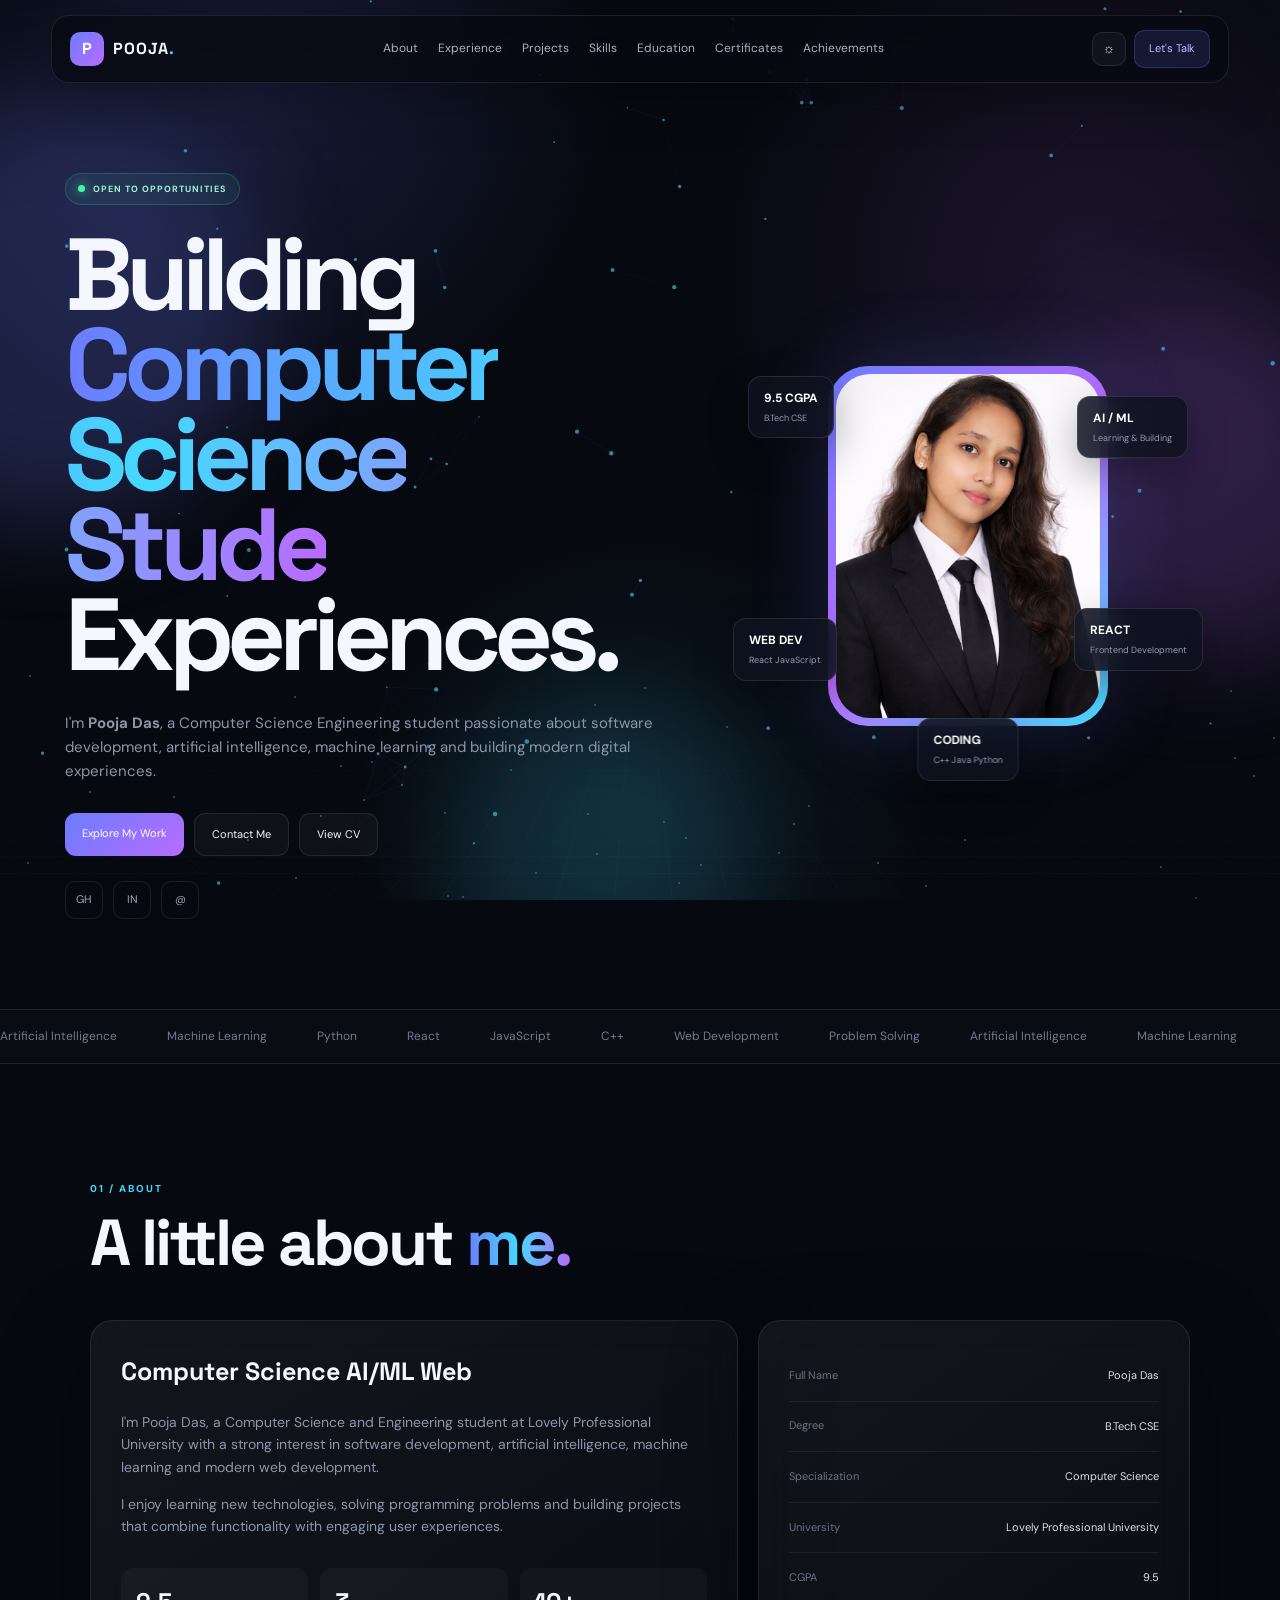
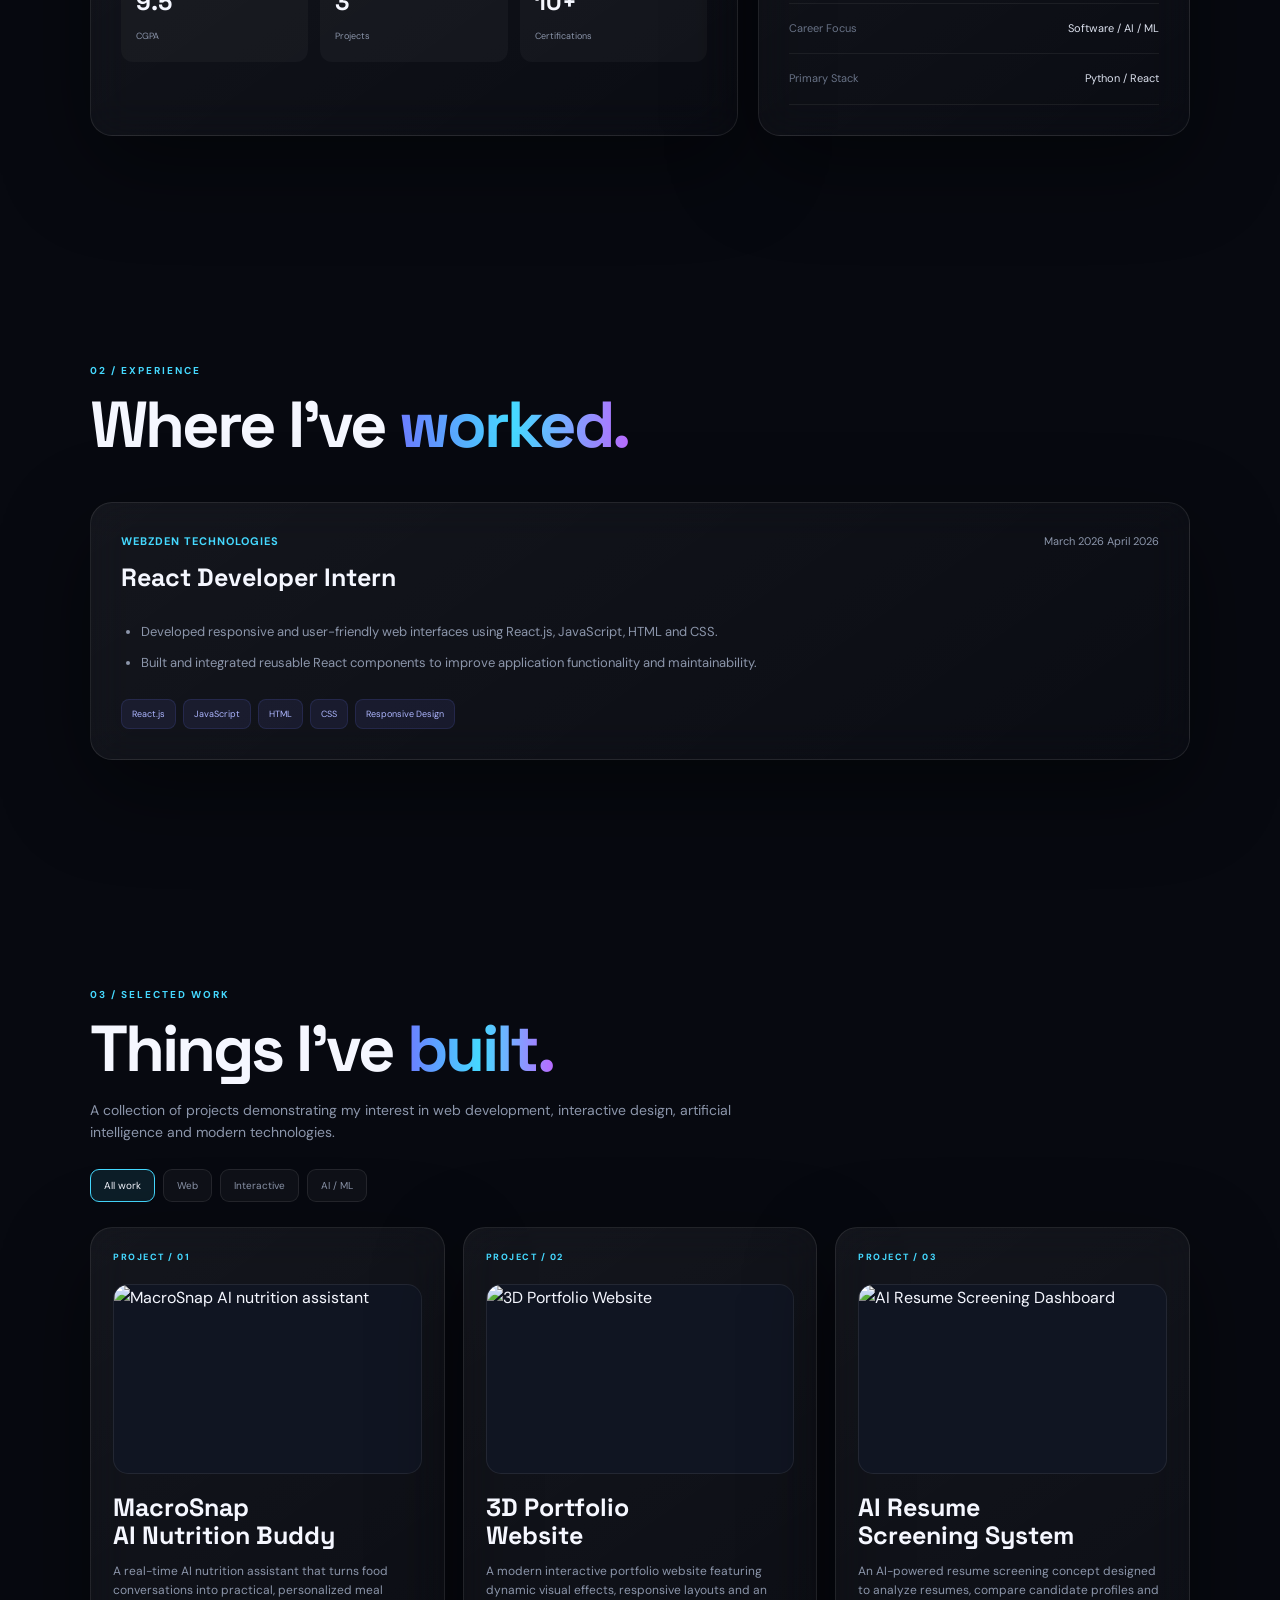
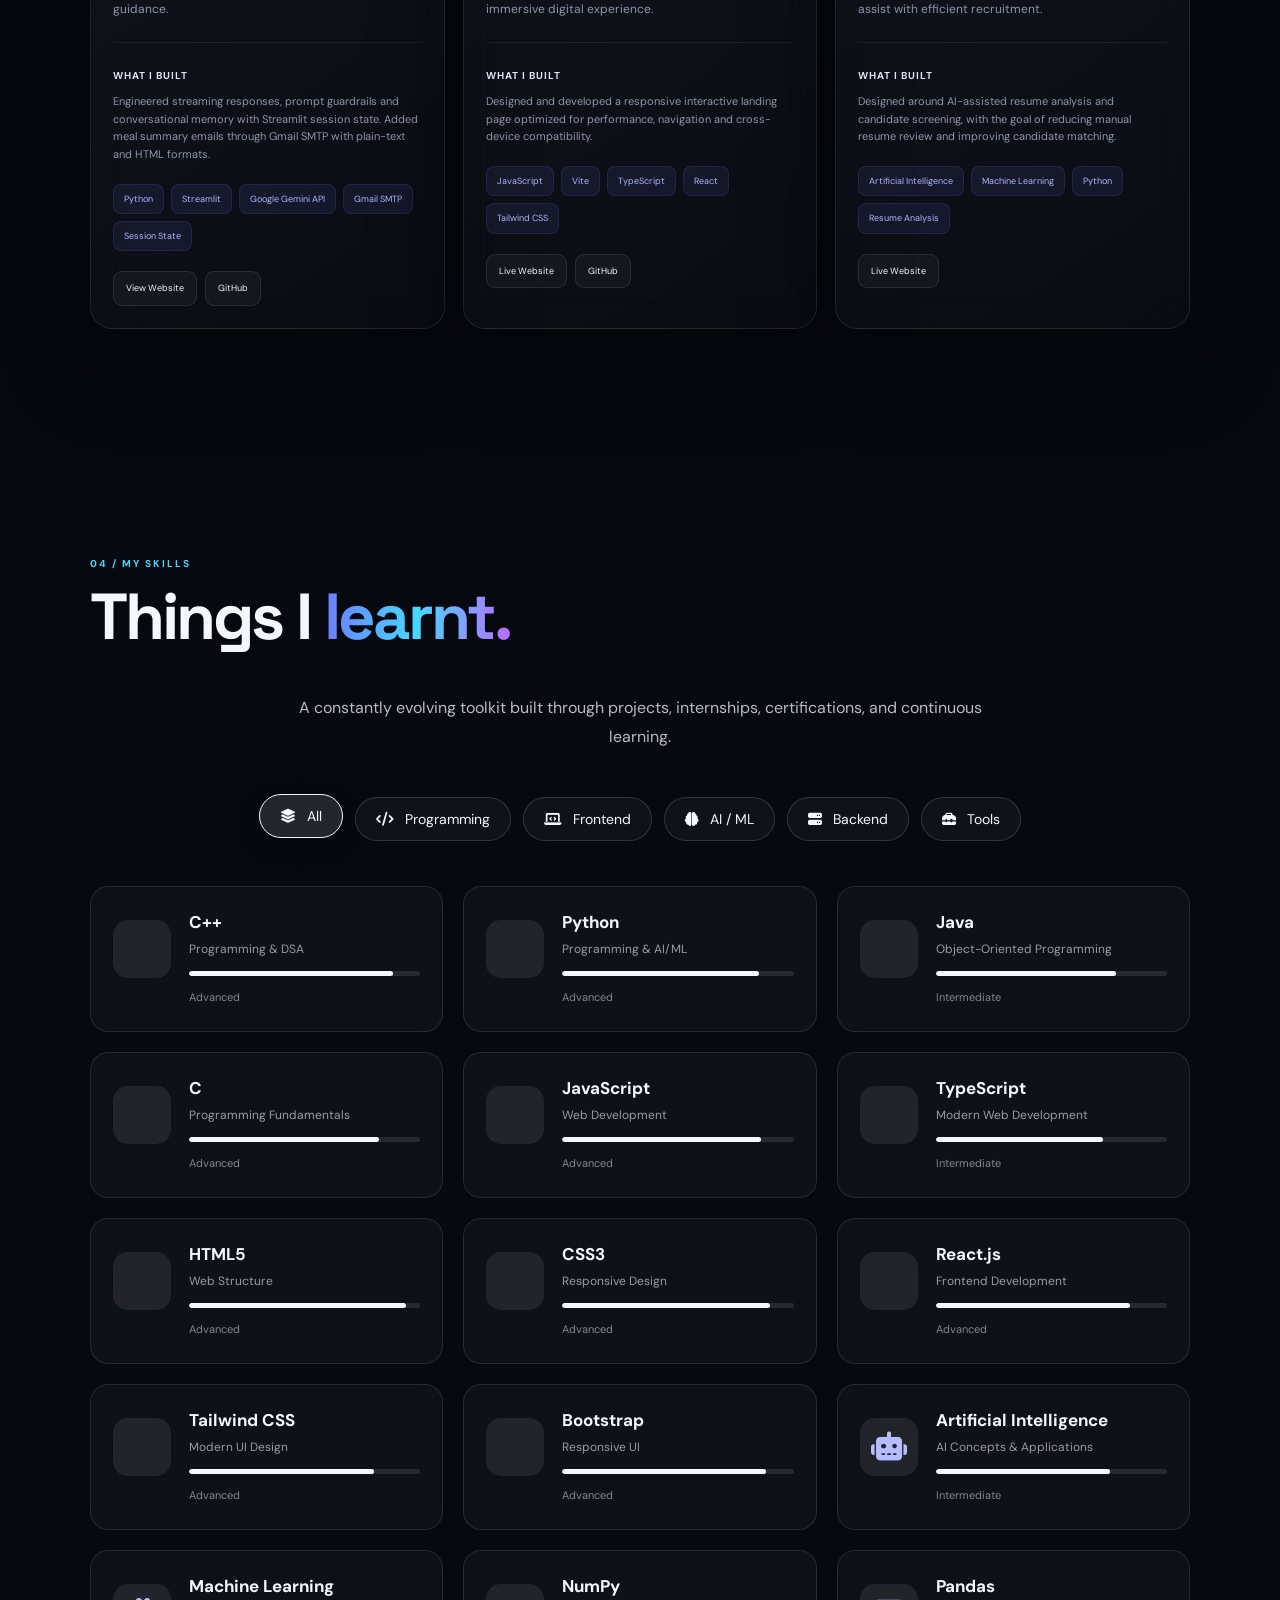
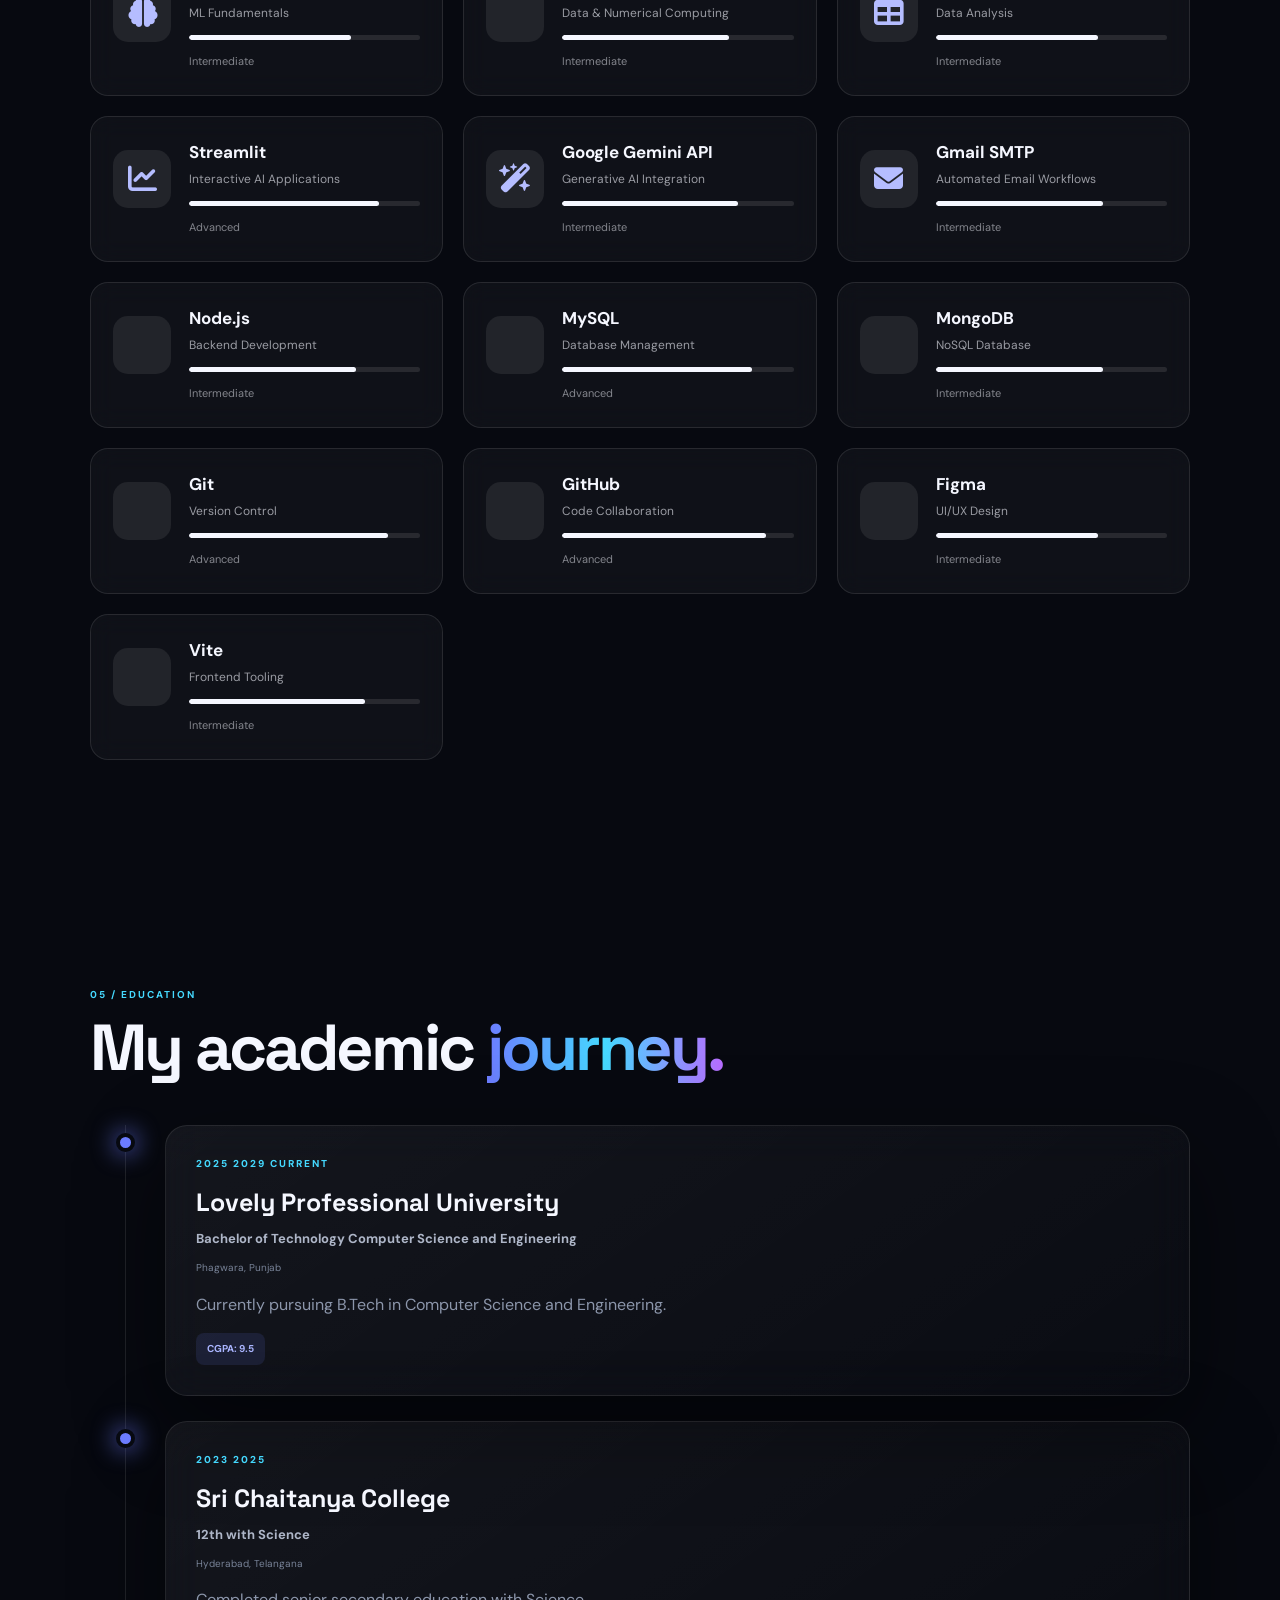
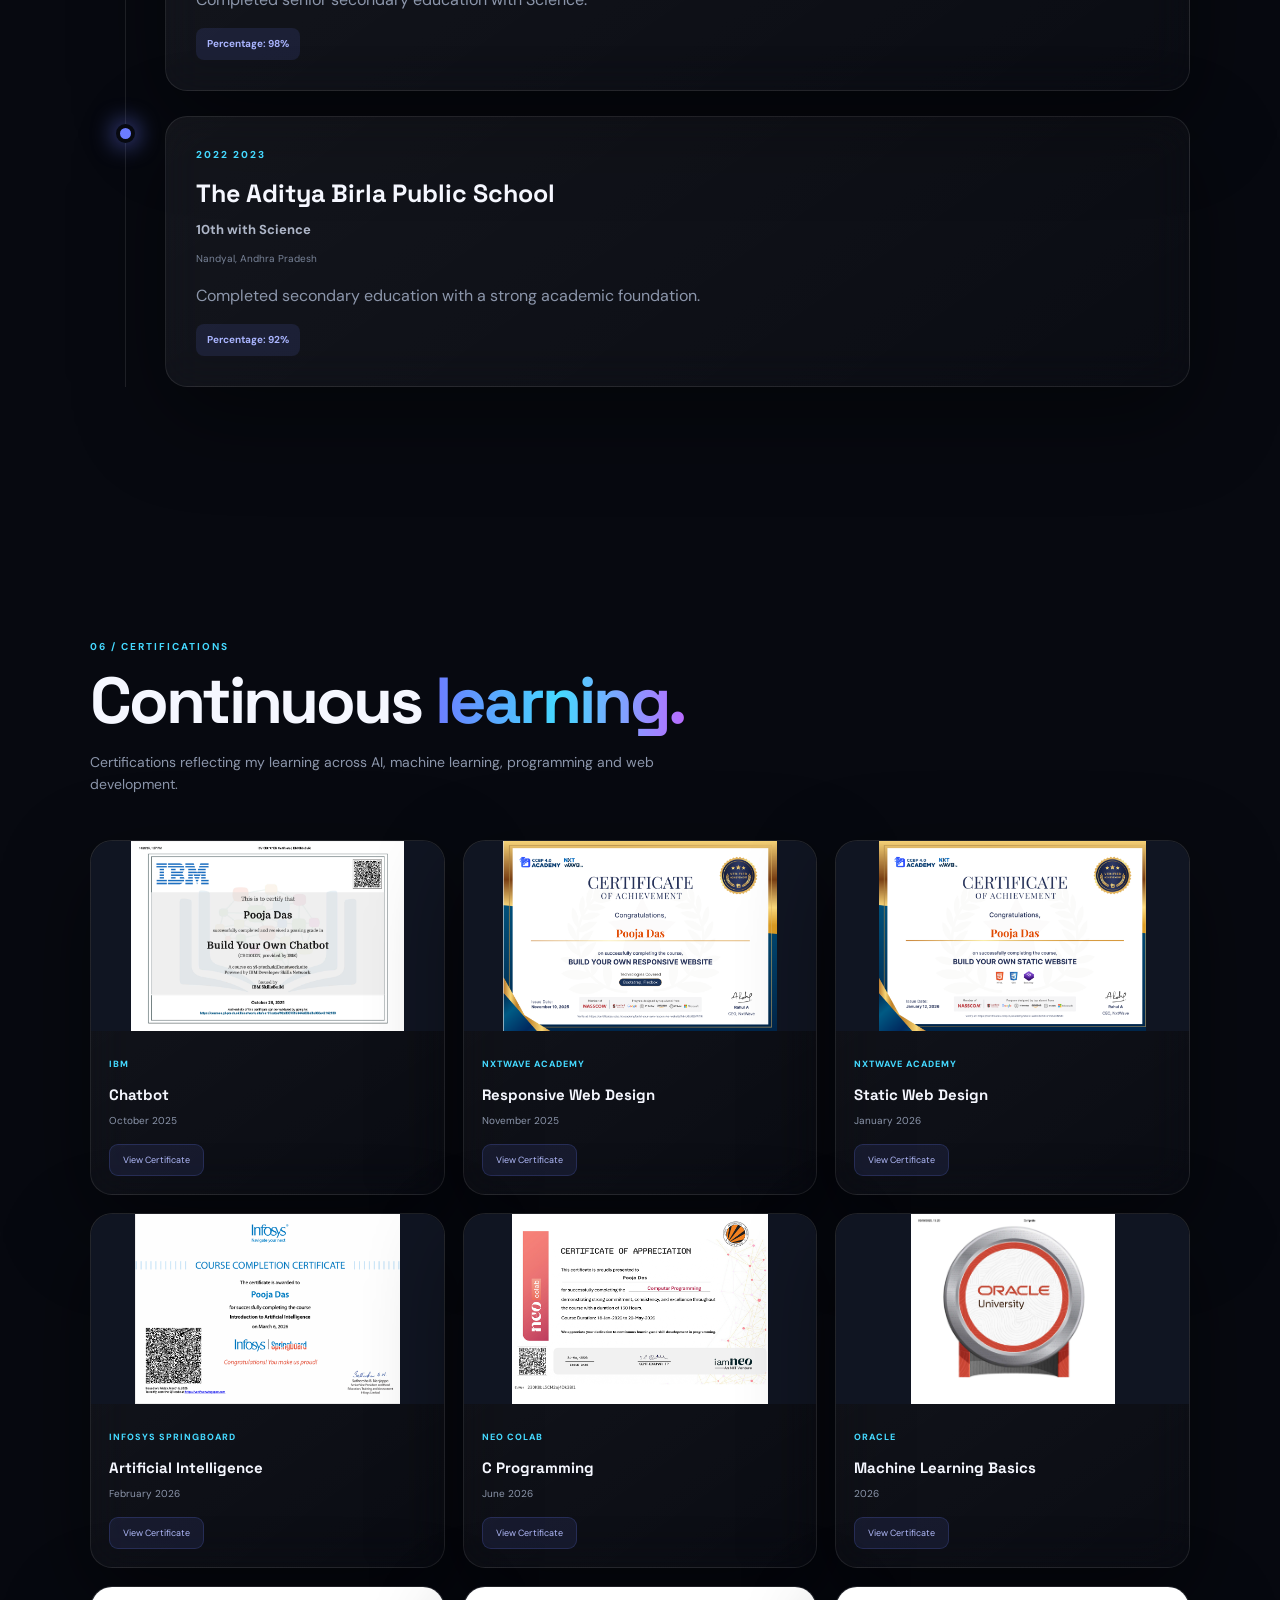
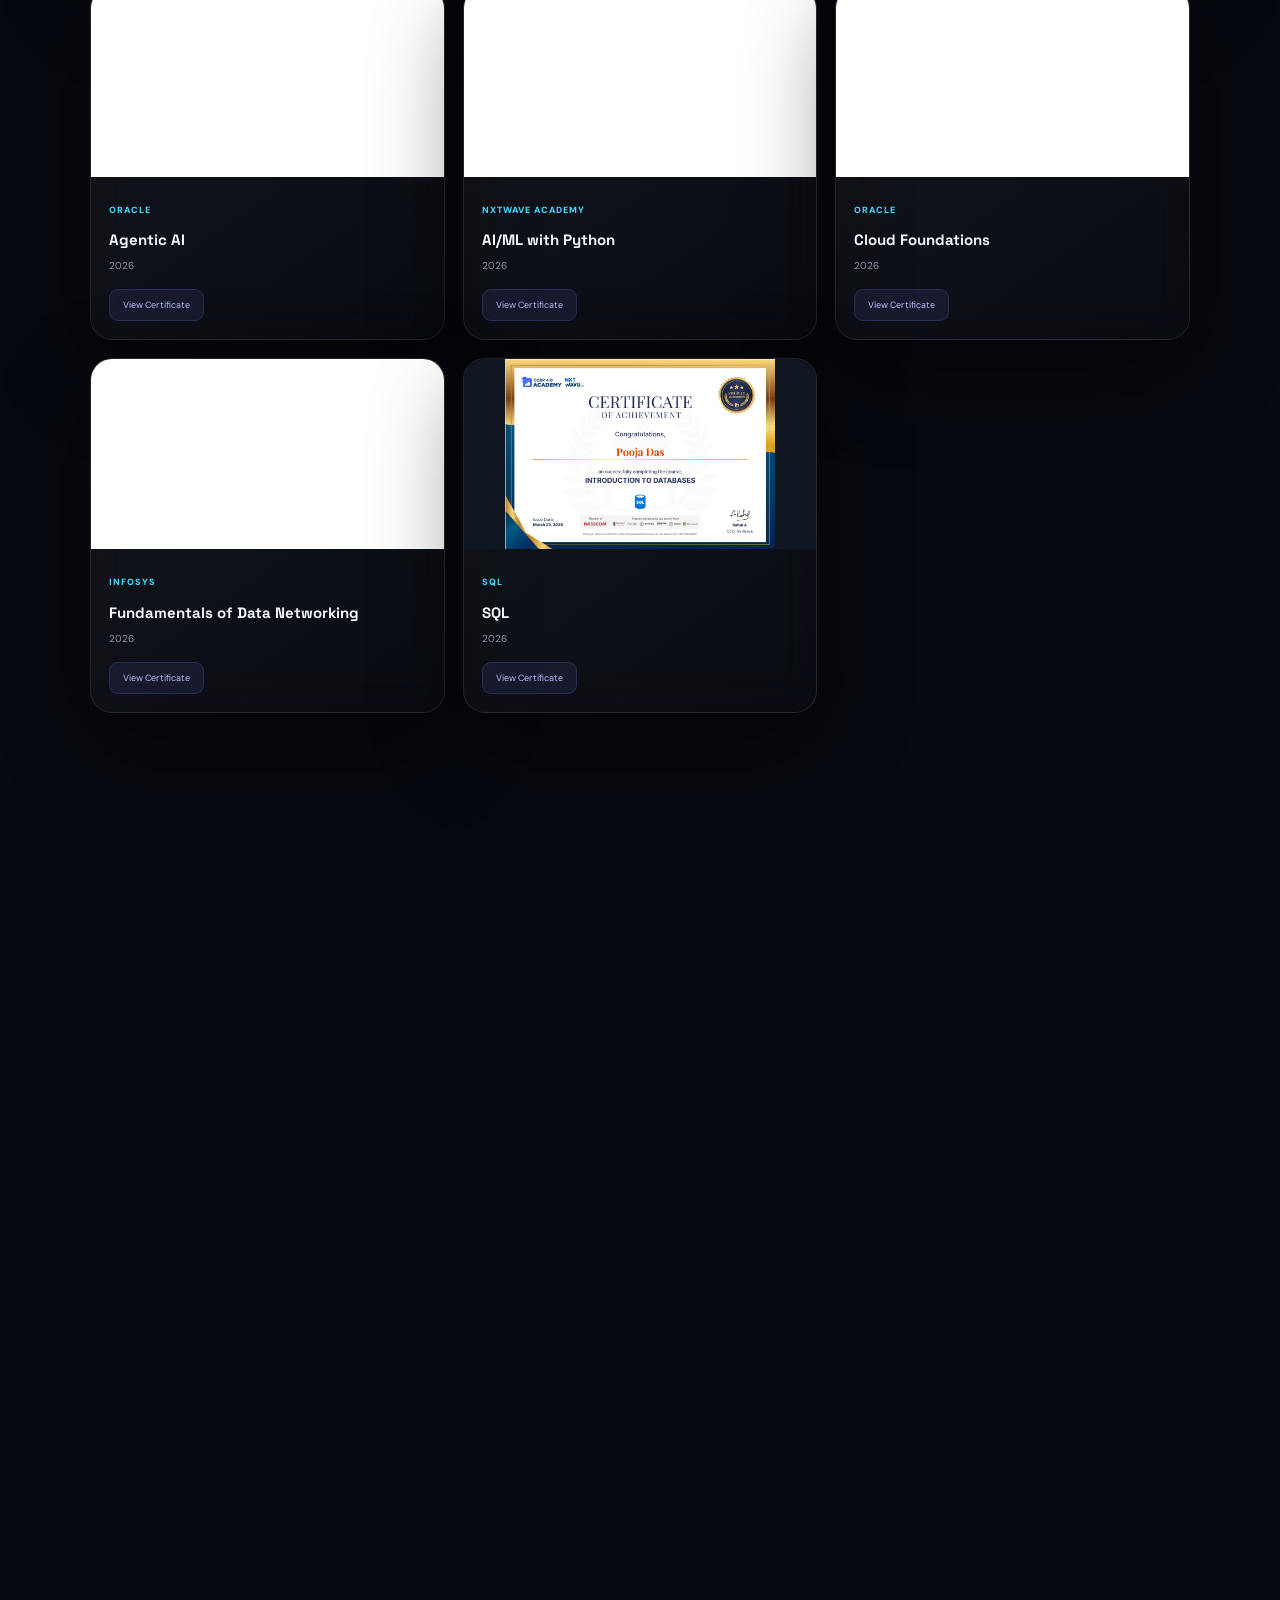
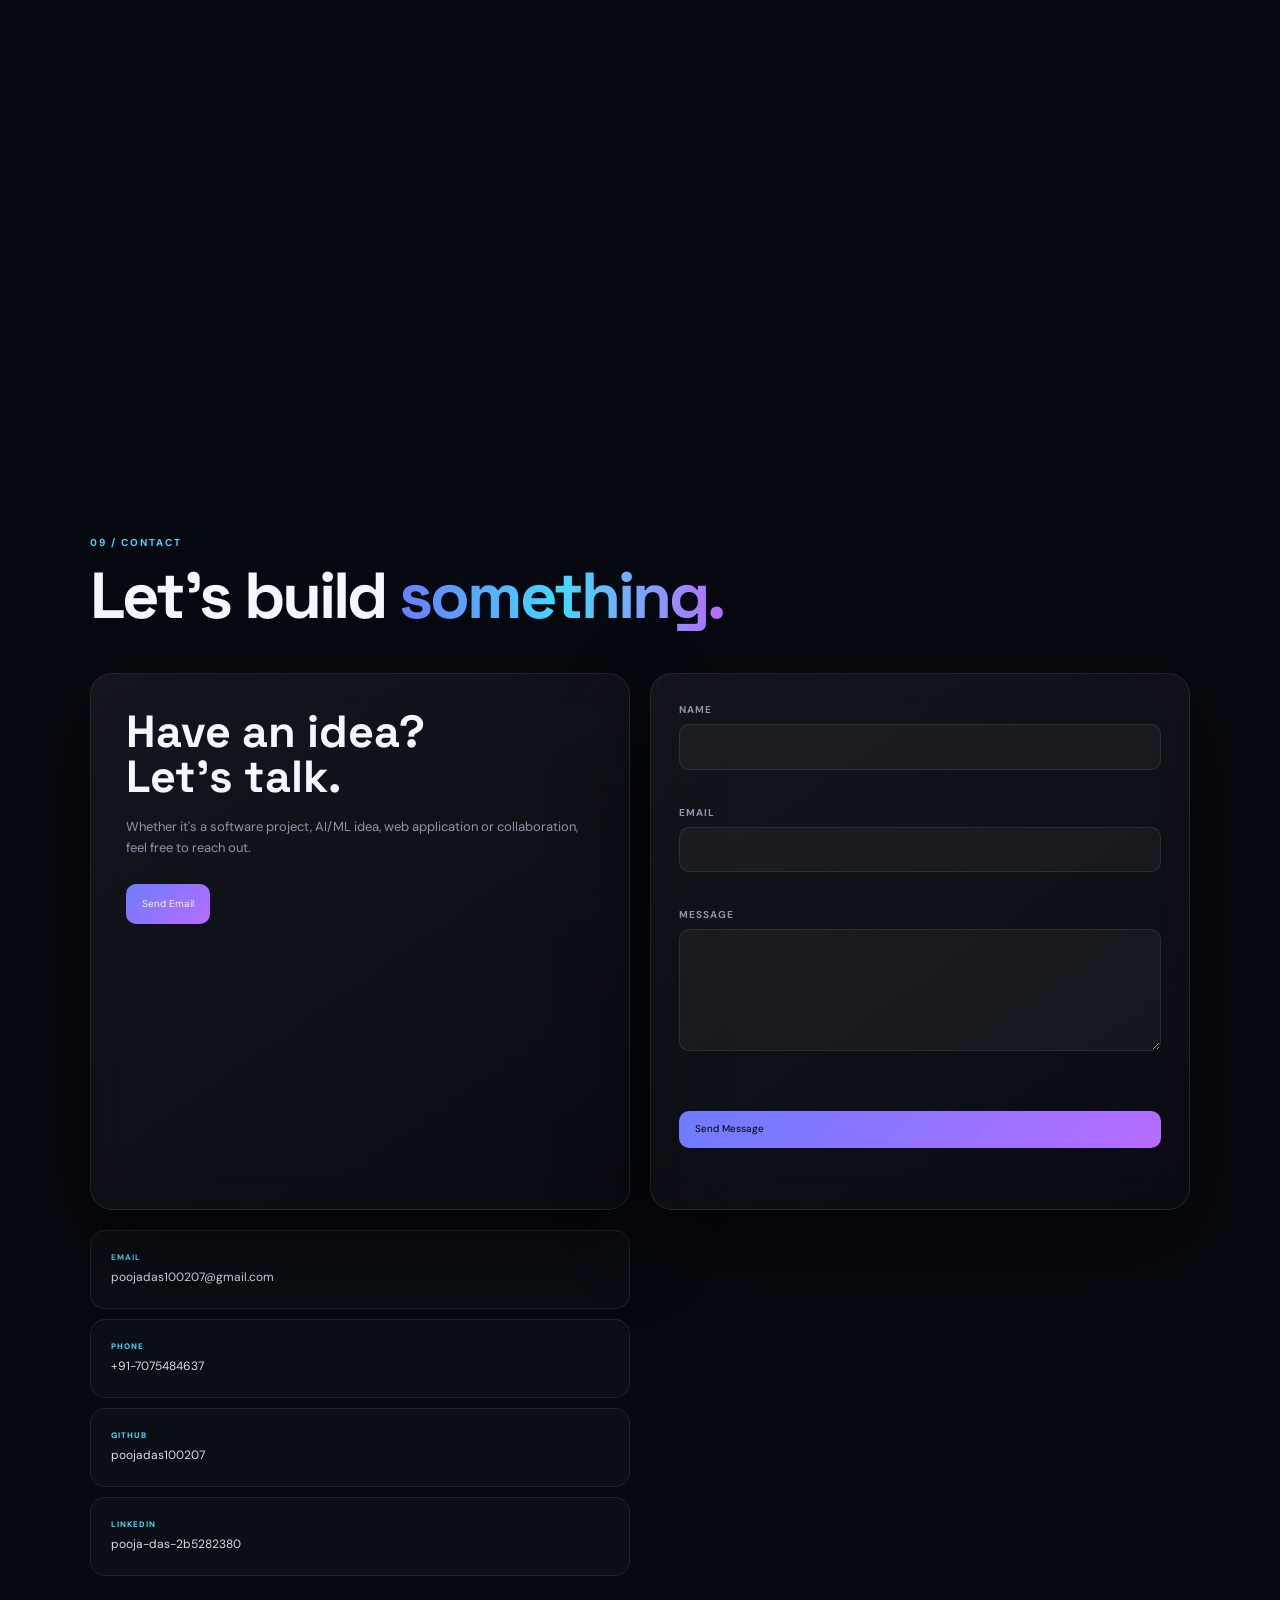
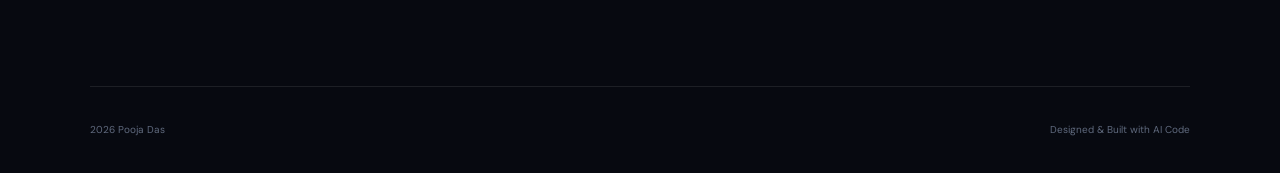
==== commit 0a543fa0: "Update certification count Co-authored-by: Copilot <223556219+Copilot@users.noreply.github.com>" ====
--- a/pdportfolio.html
+++ b/pdportfolio.html
@@ -495,7 +495,7 @@
                 <div class="stat">
 
                     <strong>
-                        7
+                        10+
                     </strong>
 
                     <span>
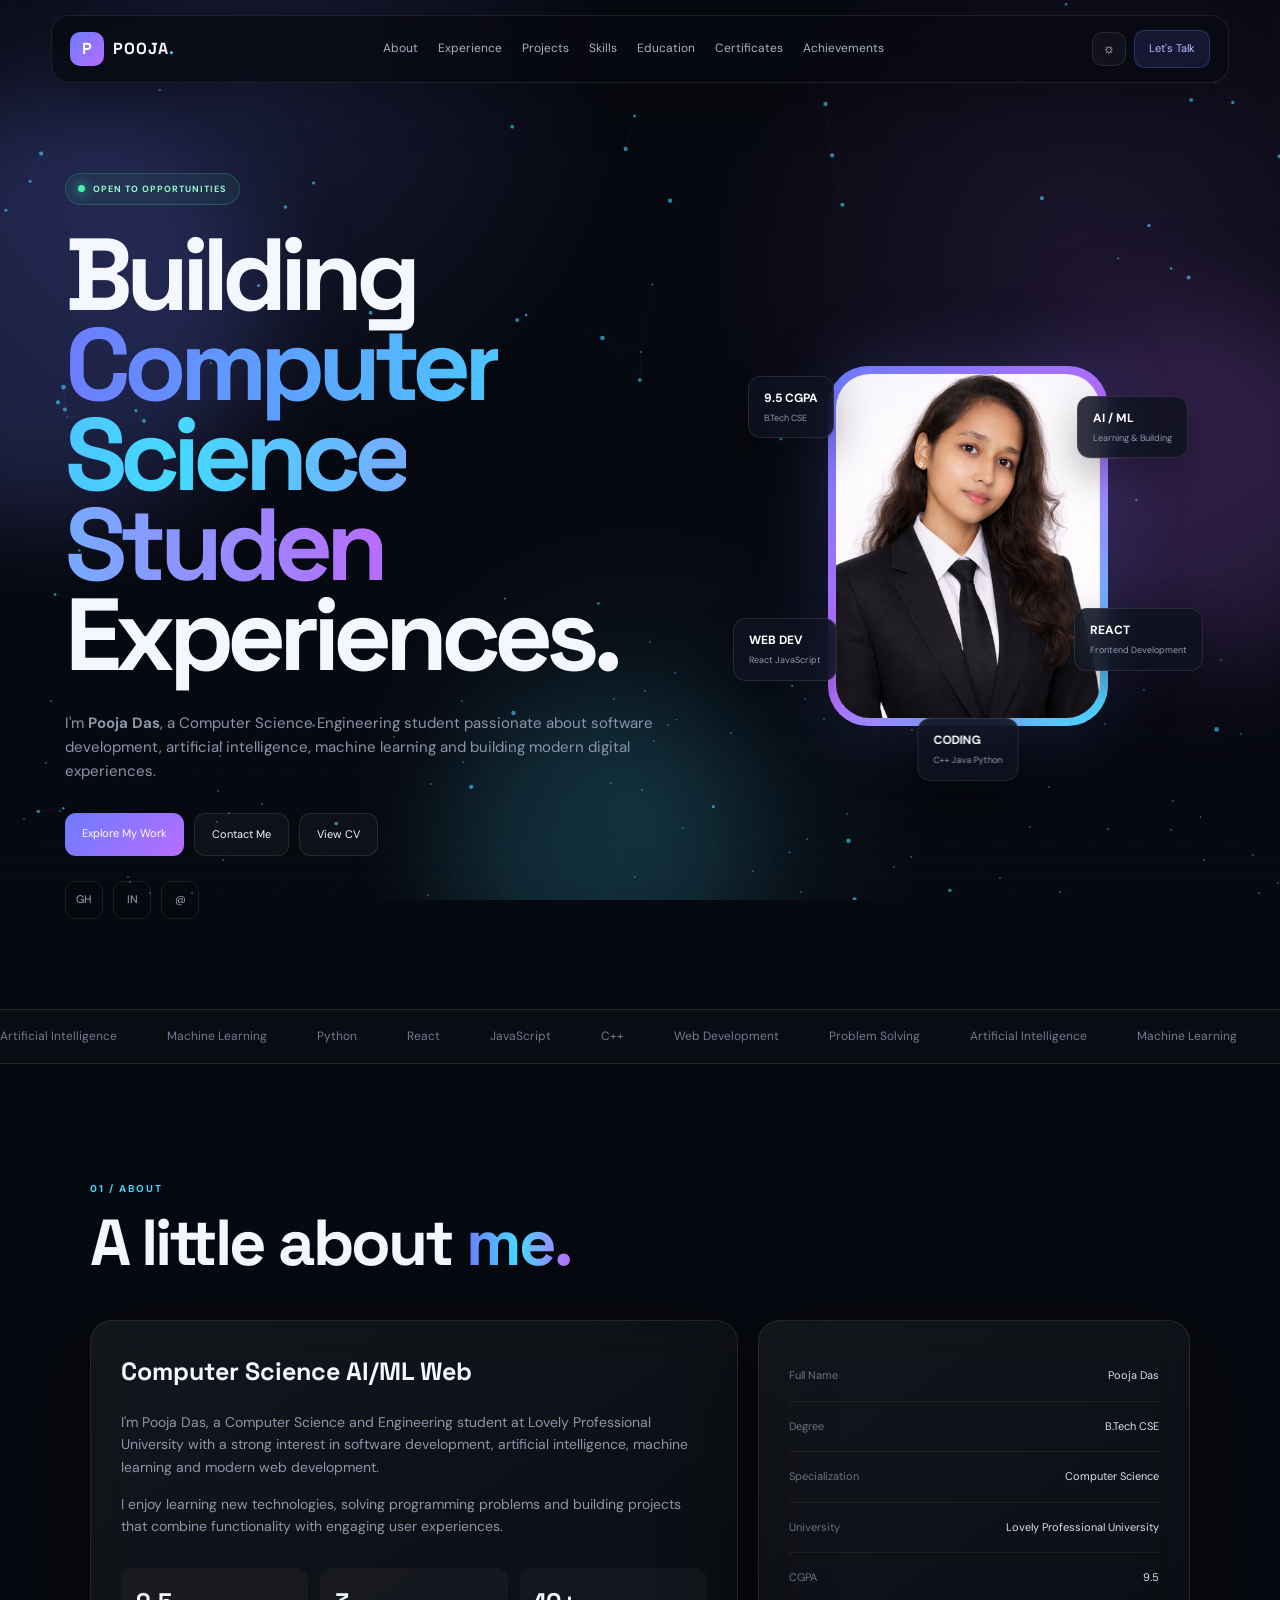
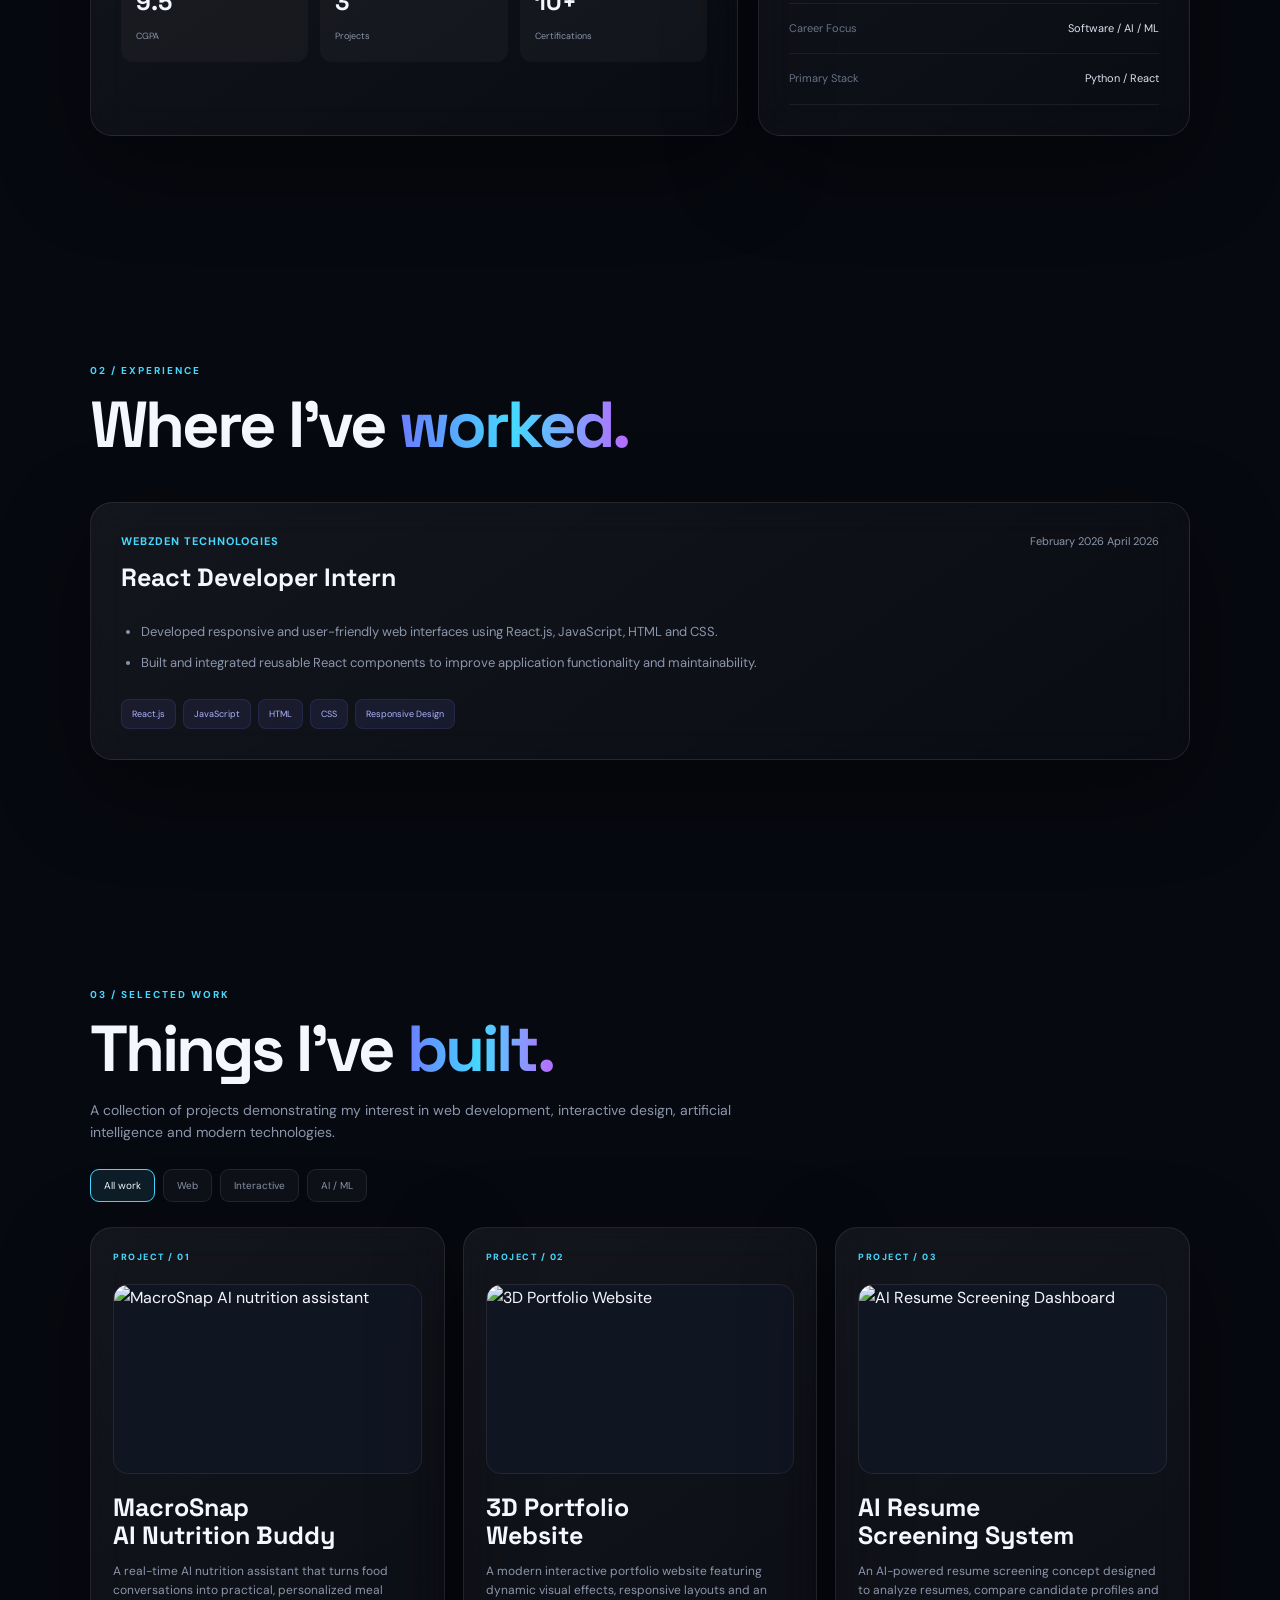
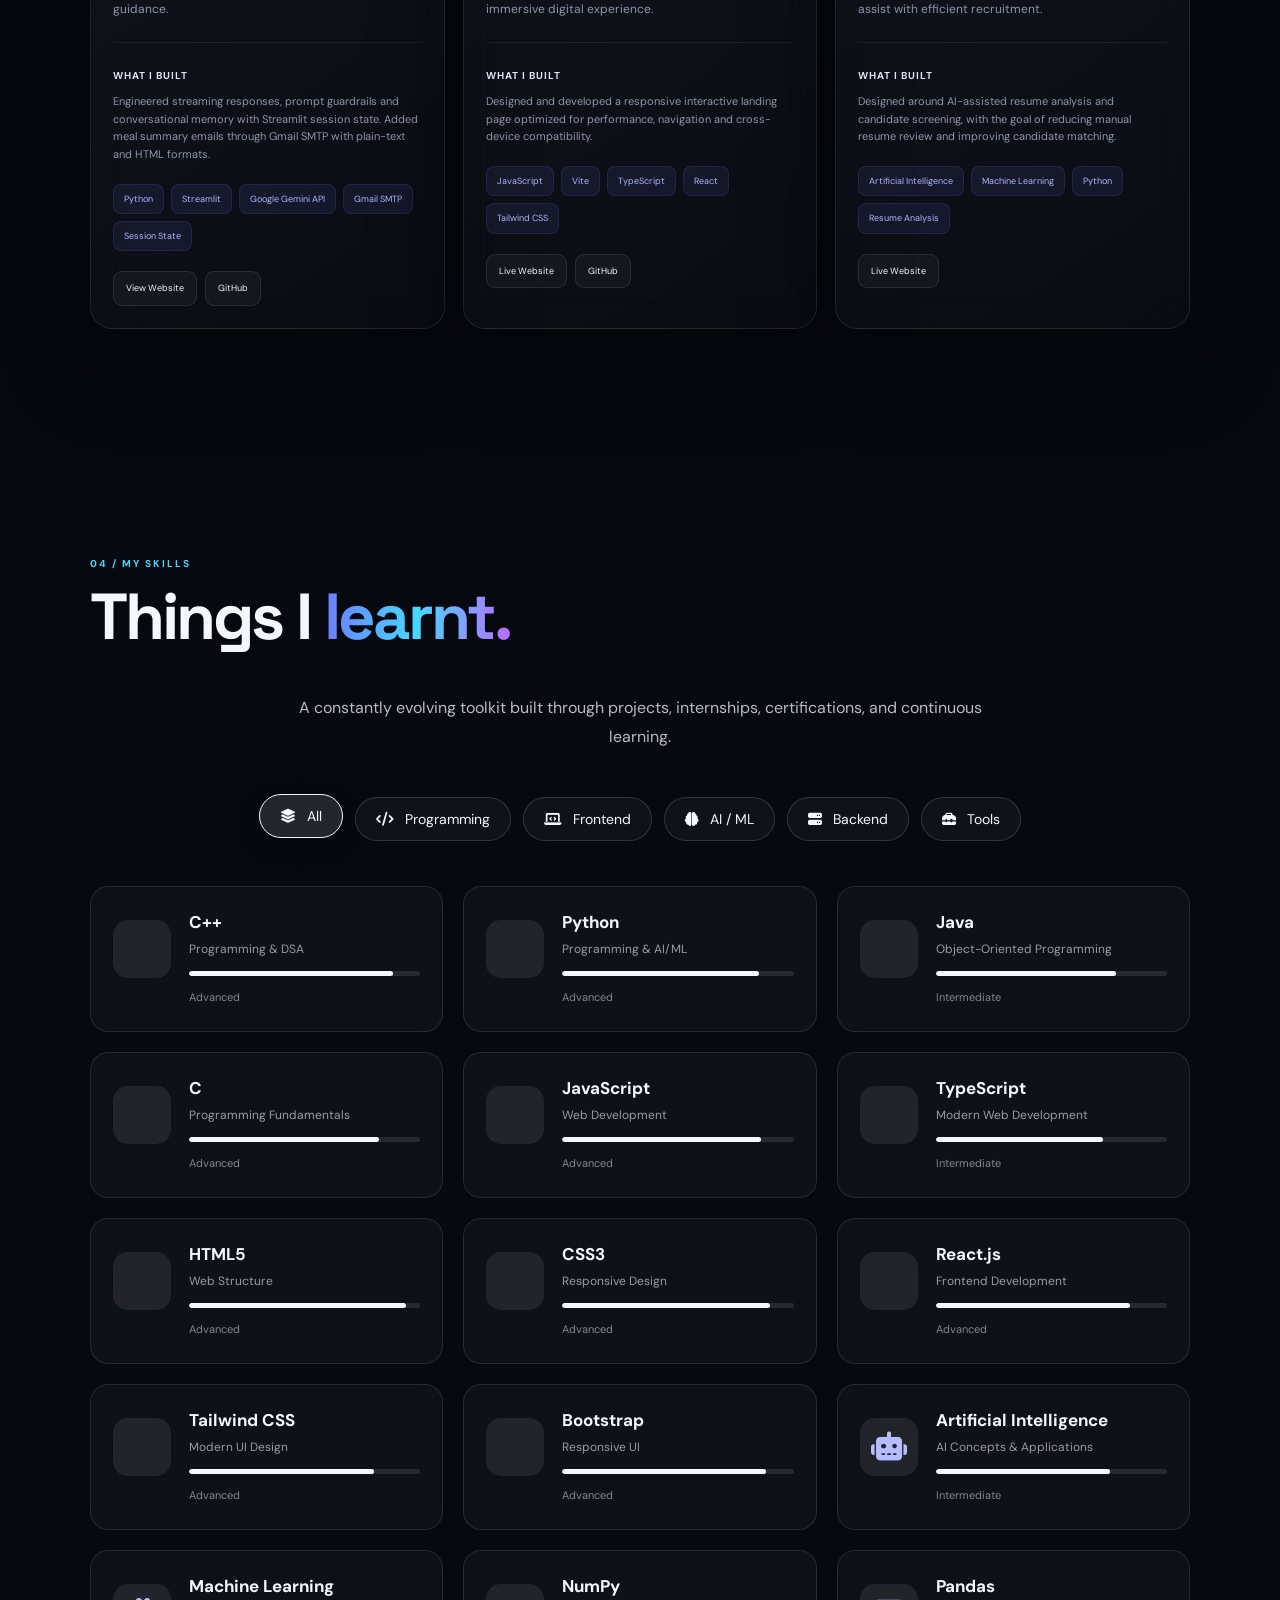
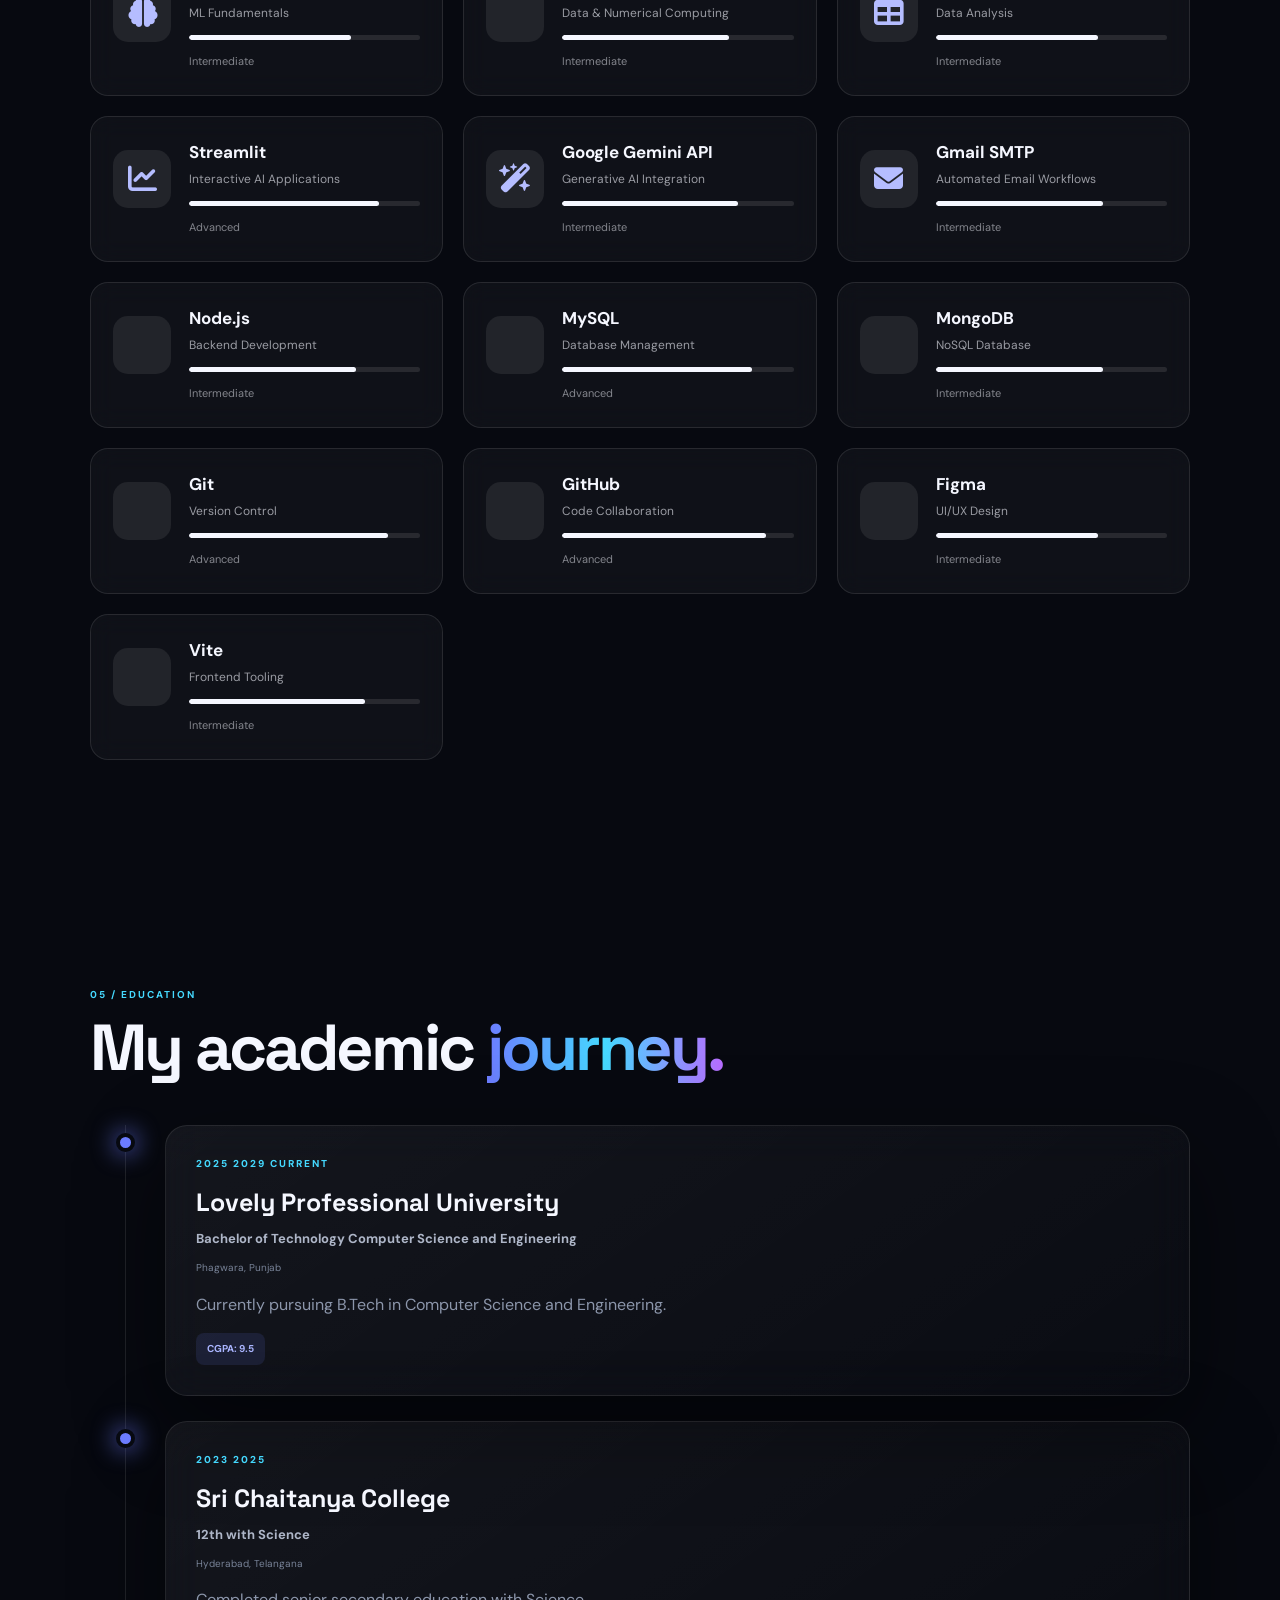
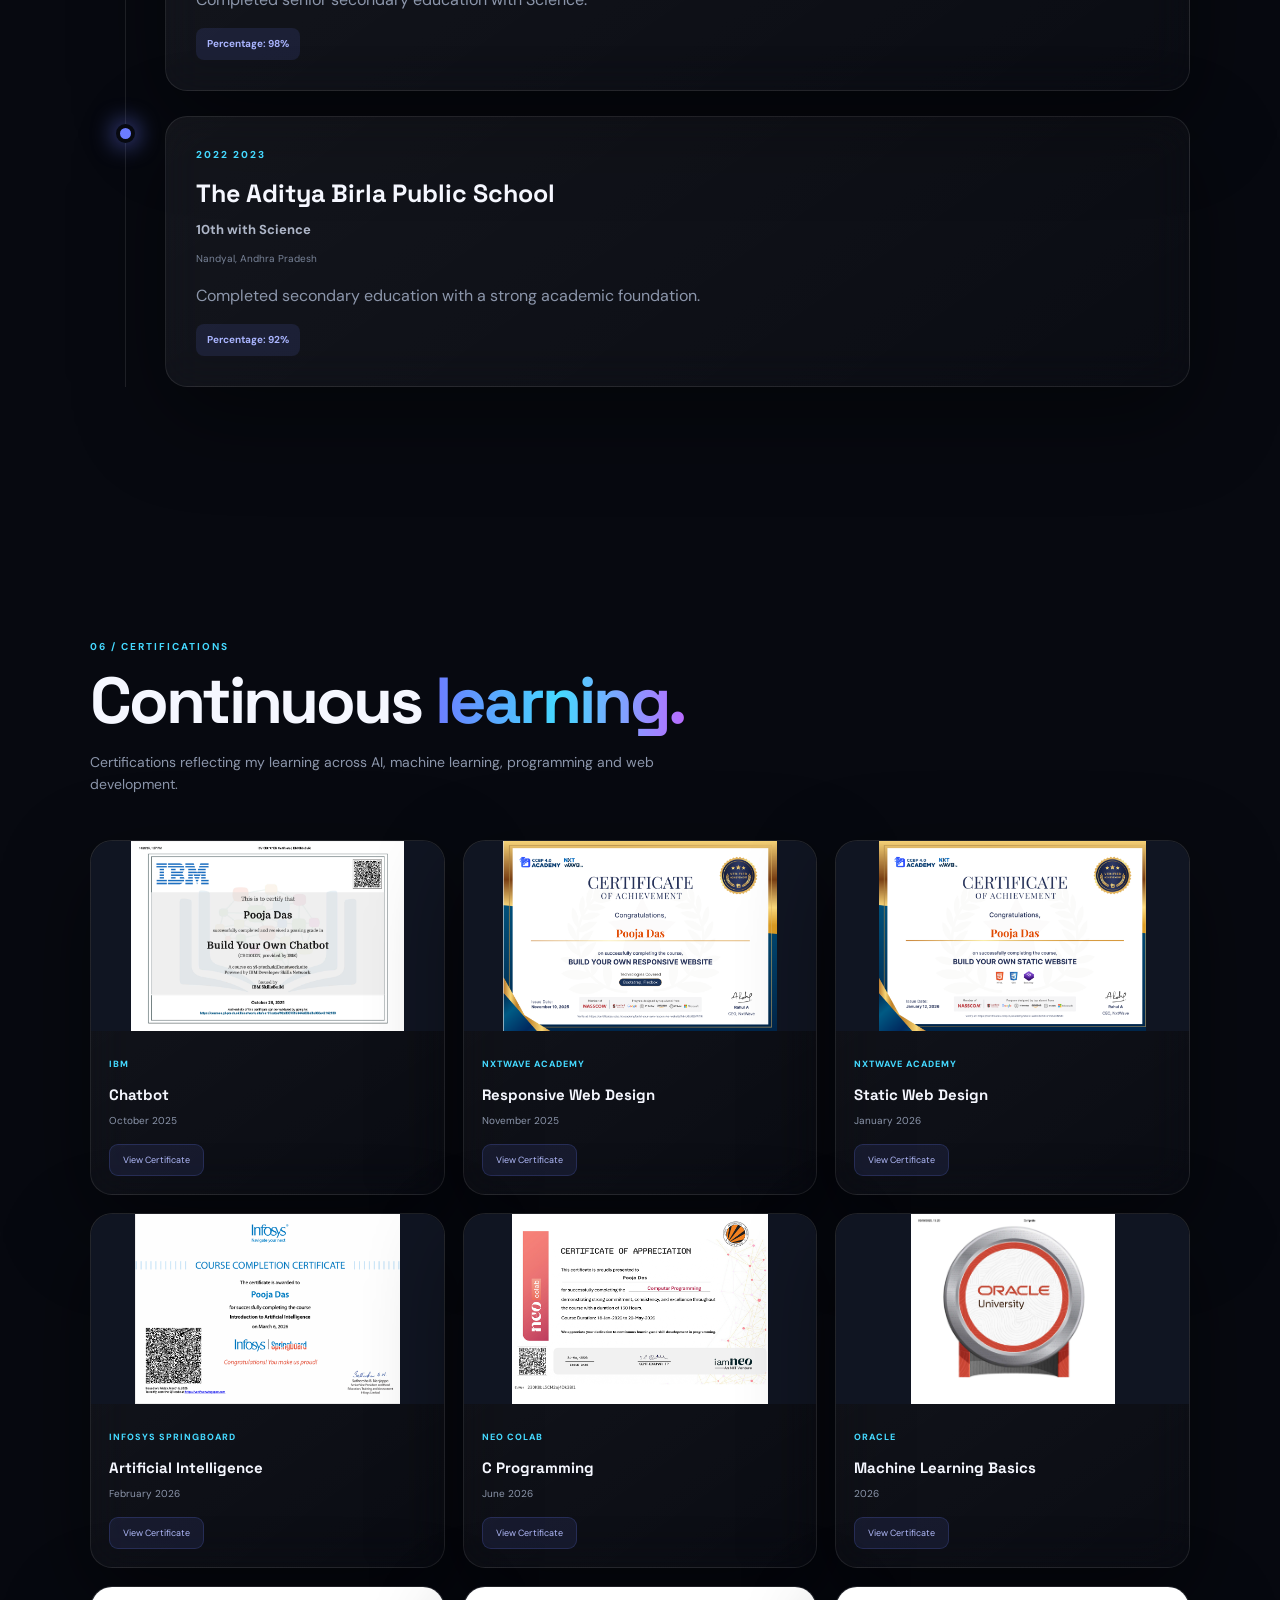
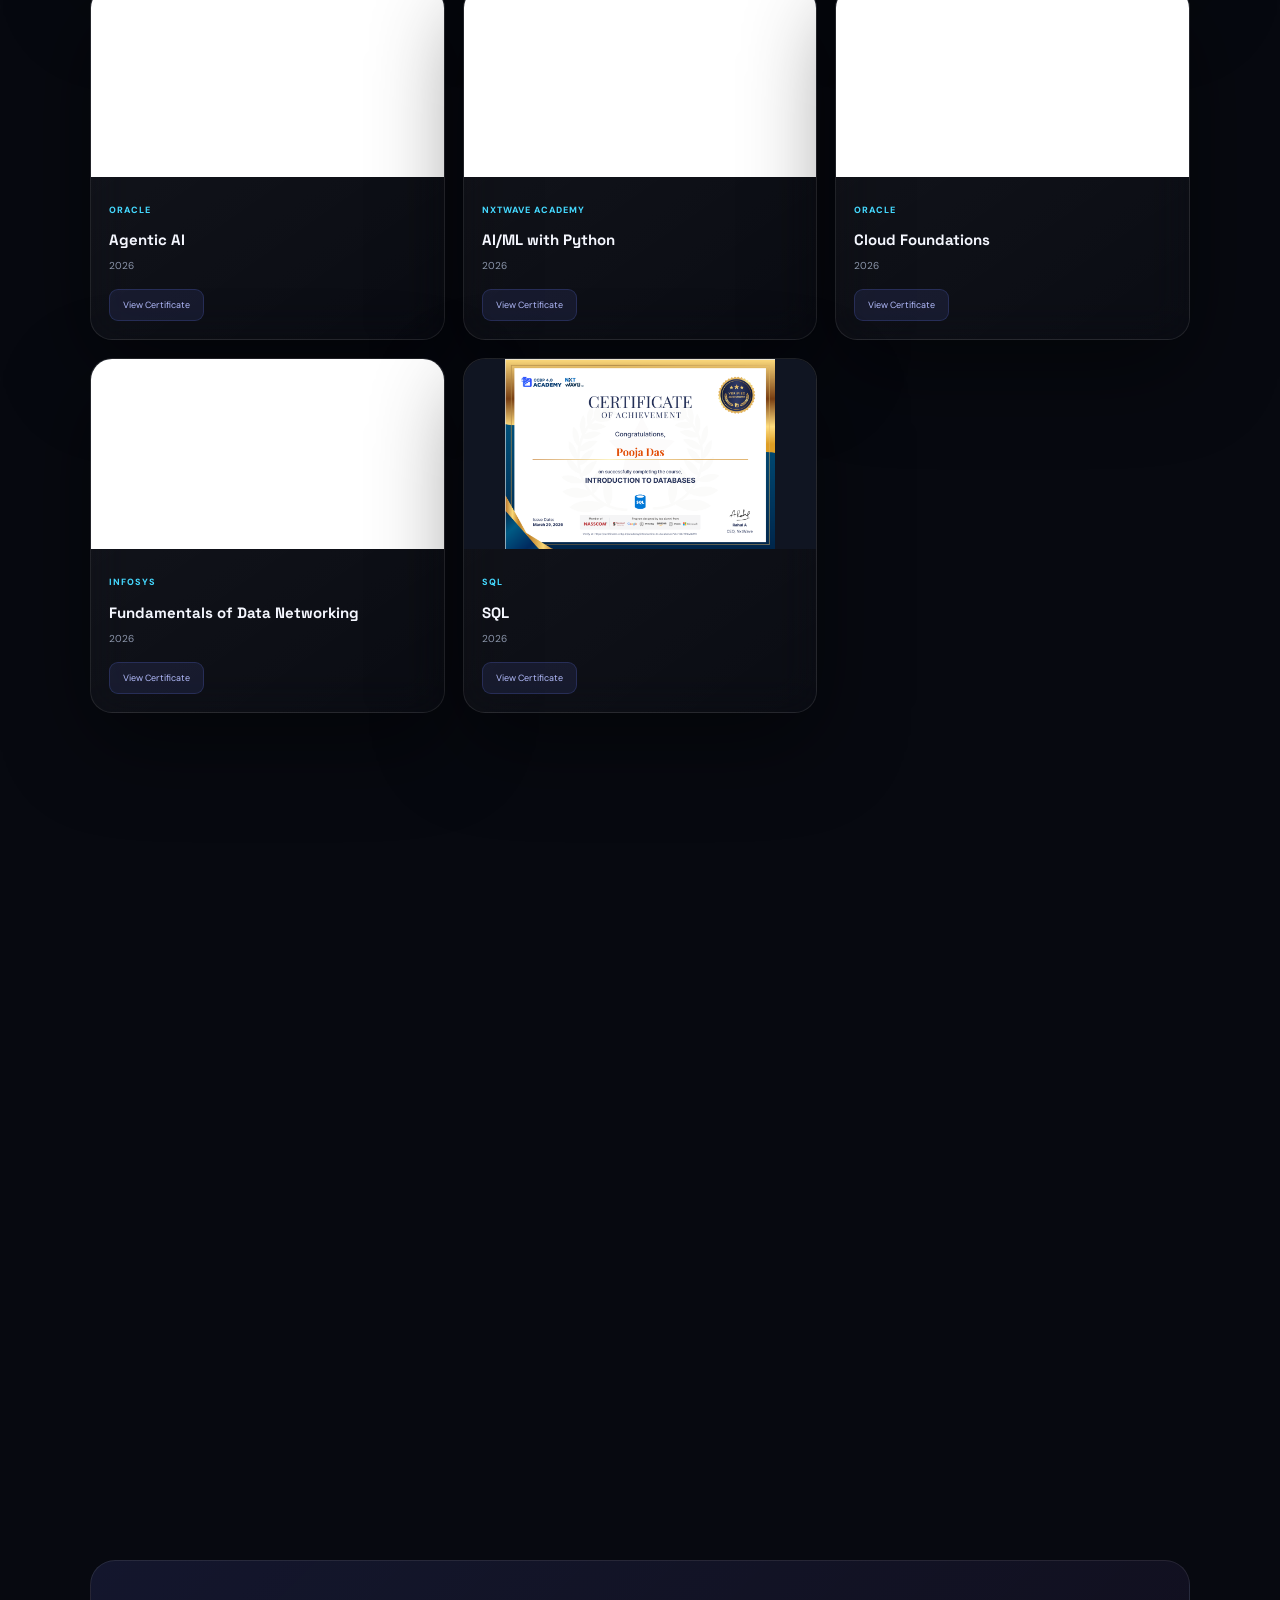
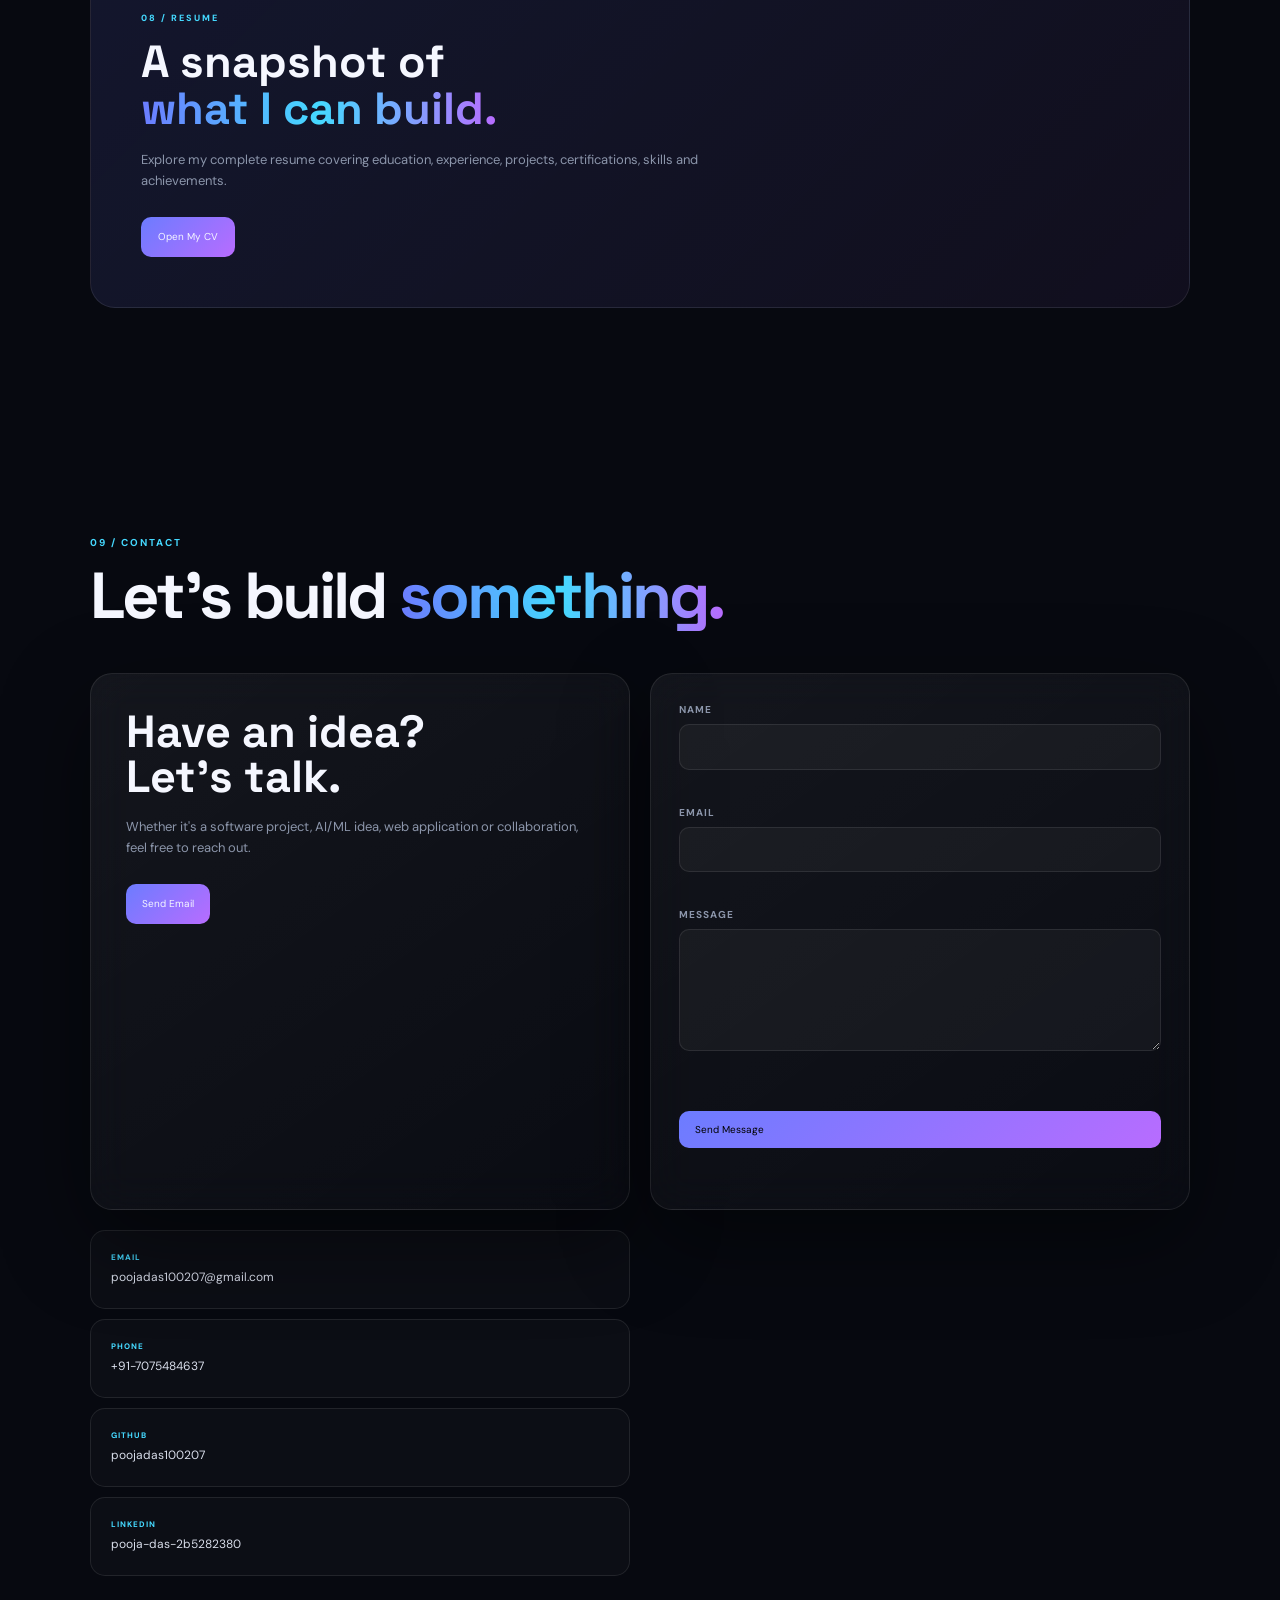
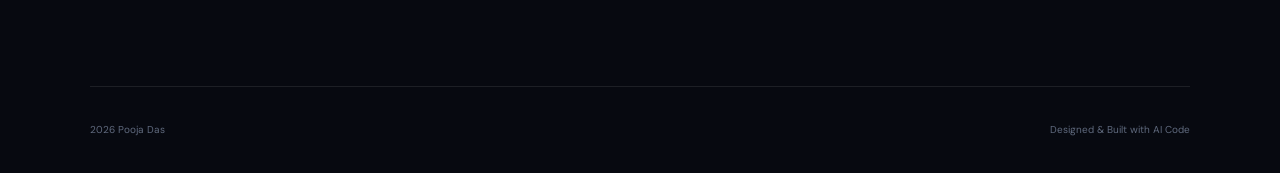
==== commit 2f3ed707: "Update resume and internship dates Co-authored-by: Copilot <223556219+Copilot@users.noreply.github.c" ====
--- a/pdportfolio.html
+++ b/pdportfolio.html
@@ -217,7 +217,7 @@
 
 
             <a
-                href="ResumePD.pdf"
+                href="PDResume.pdf"
                 target="_blank"
                 class="btn"
             >
@@ -654,7 +654,7 @@
 
 
             <div class="experience-date">
-                March 2026  April 2026
+                February 2026  April 2026
             </div>
 
         </div>
@@ -2371,7 +2371,7 @@
             </p>
 
             <a
-                href="ResumePD.pdf"
+                href="PDResume.pdf"
                 target="_blank"
                 class="cv-button"
             >
